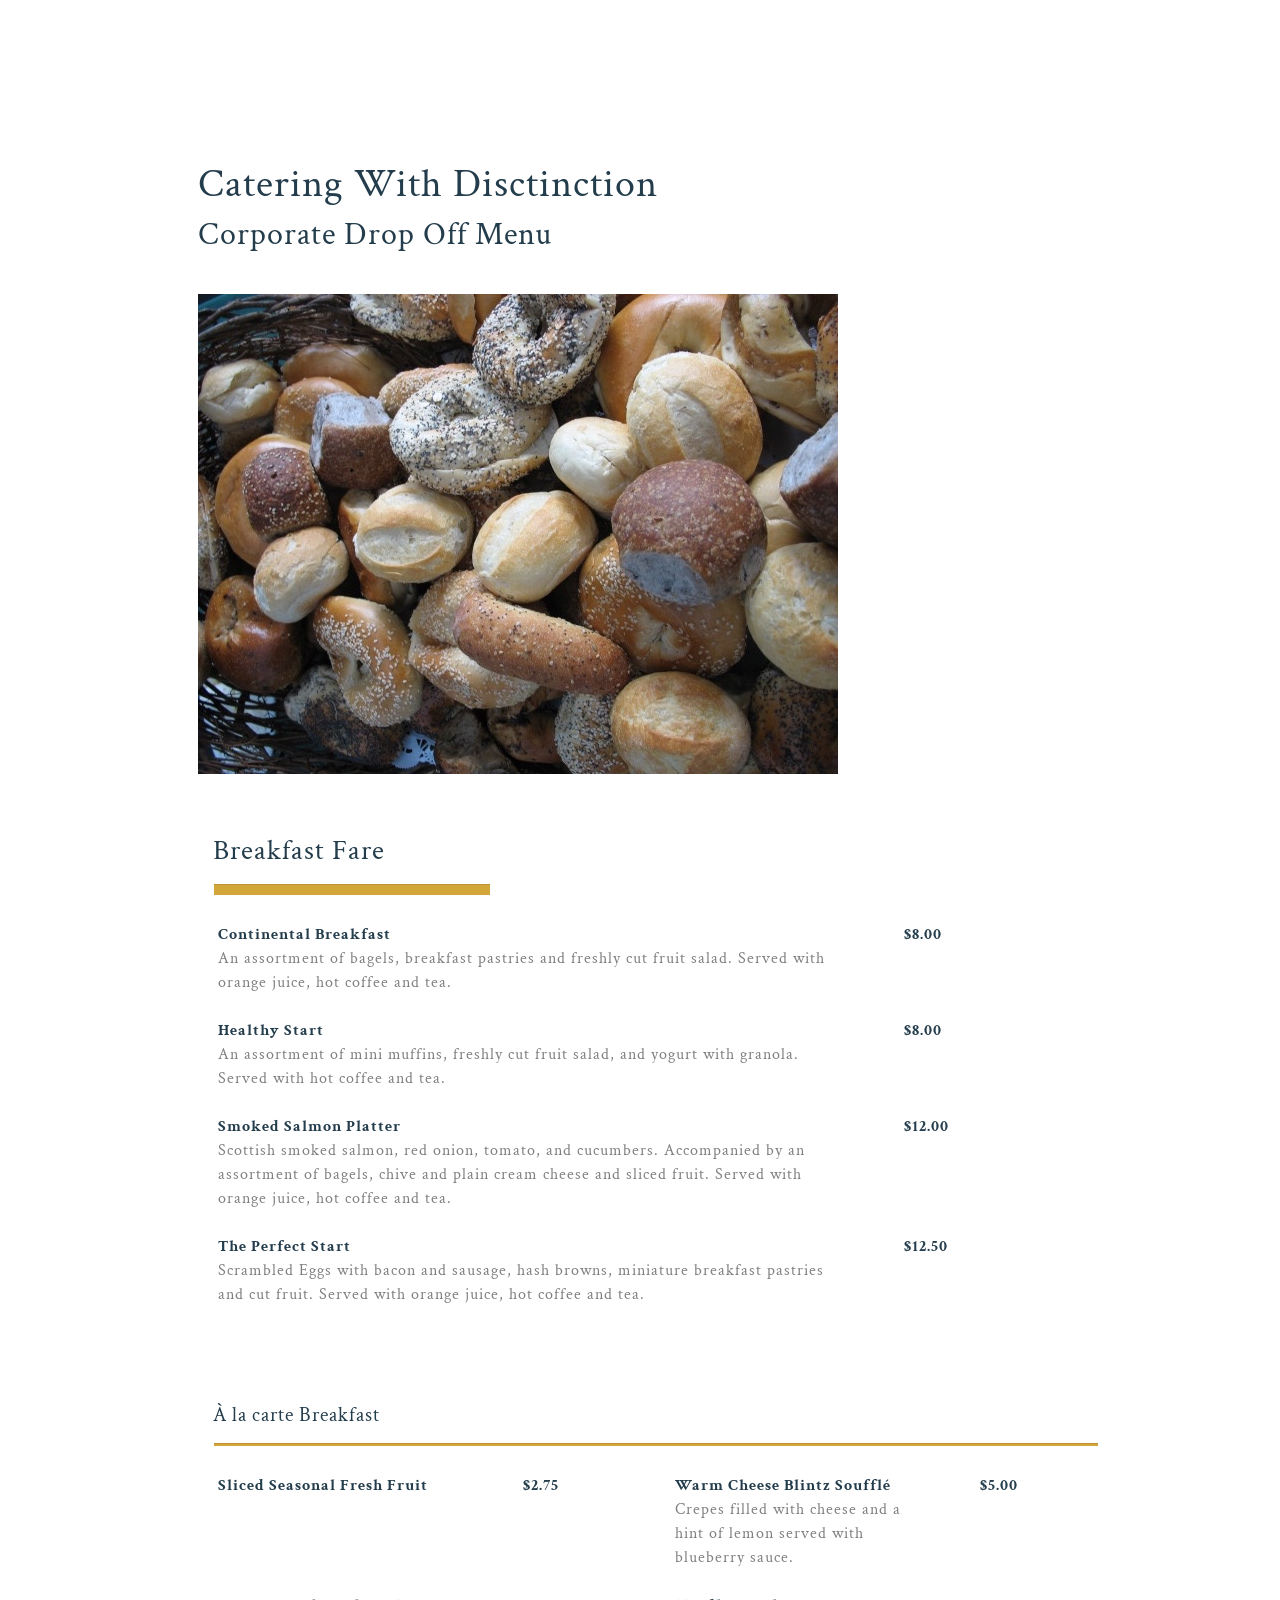
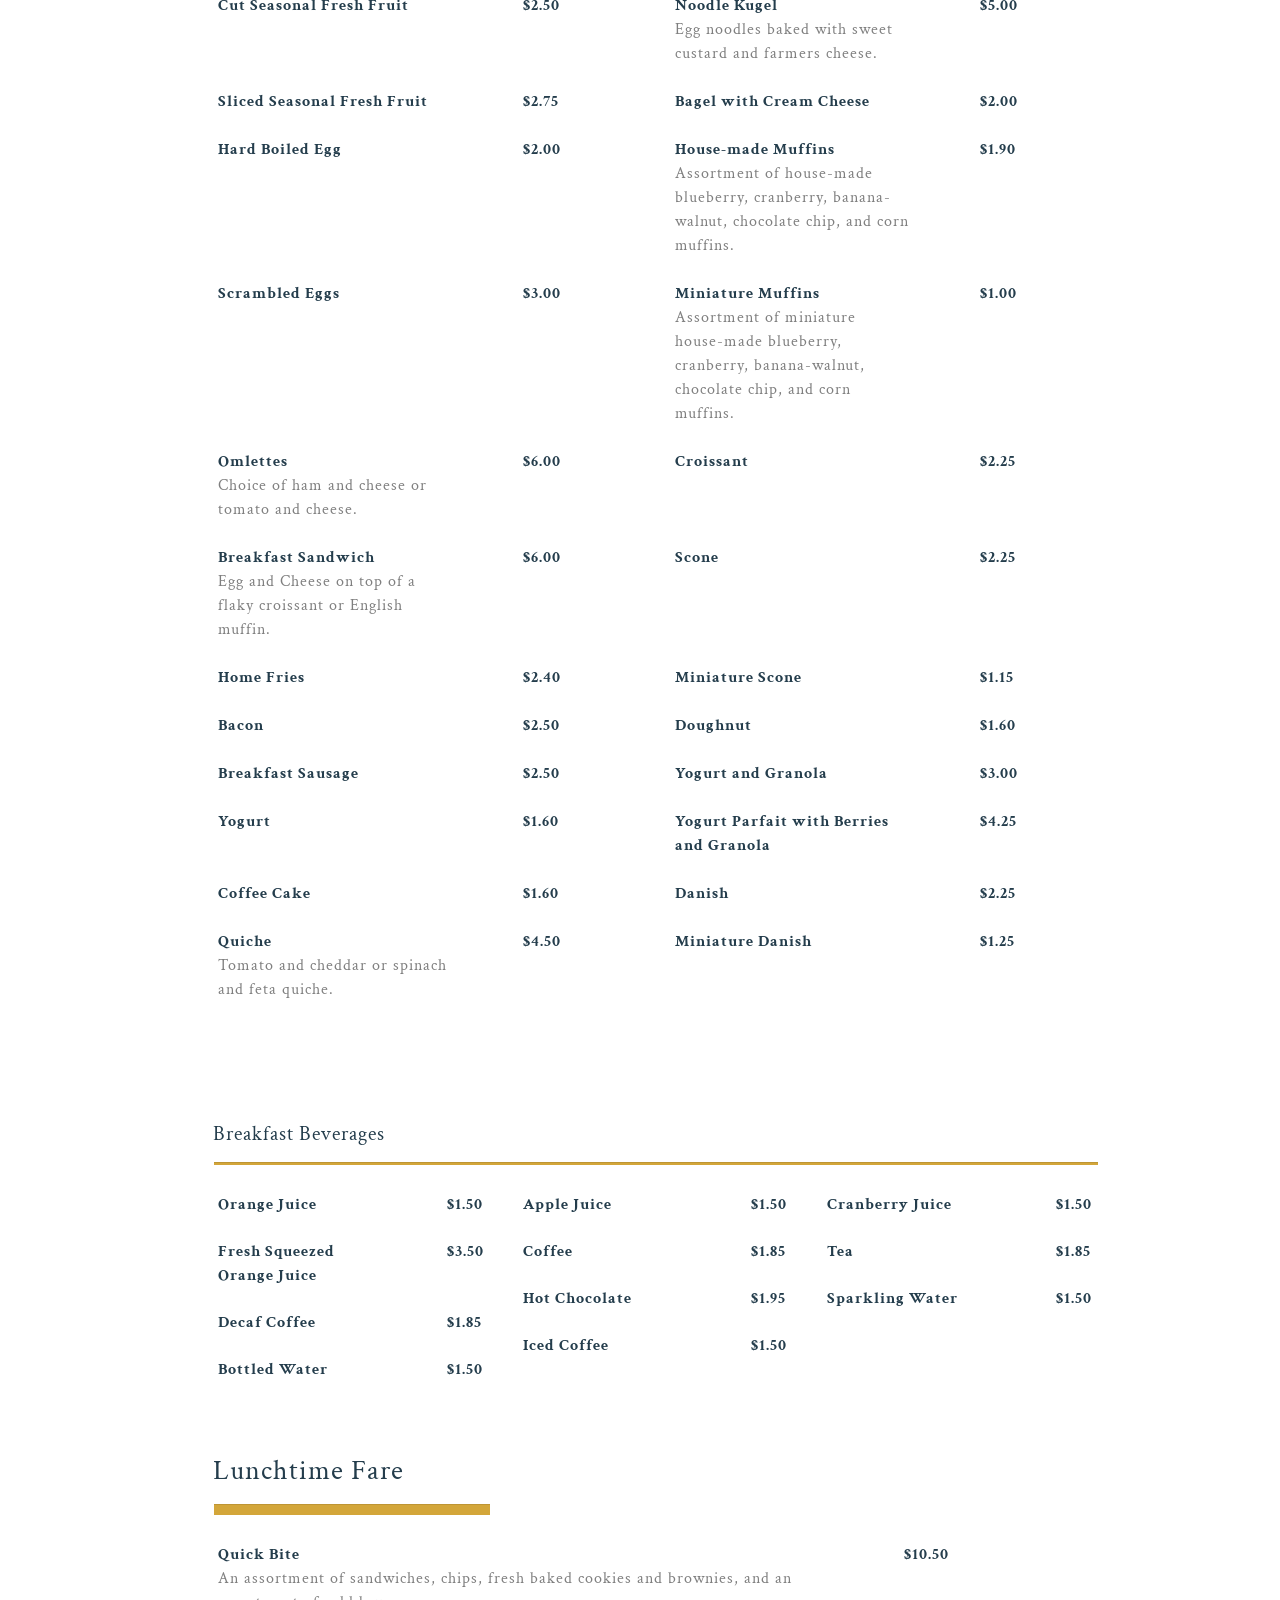
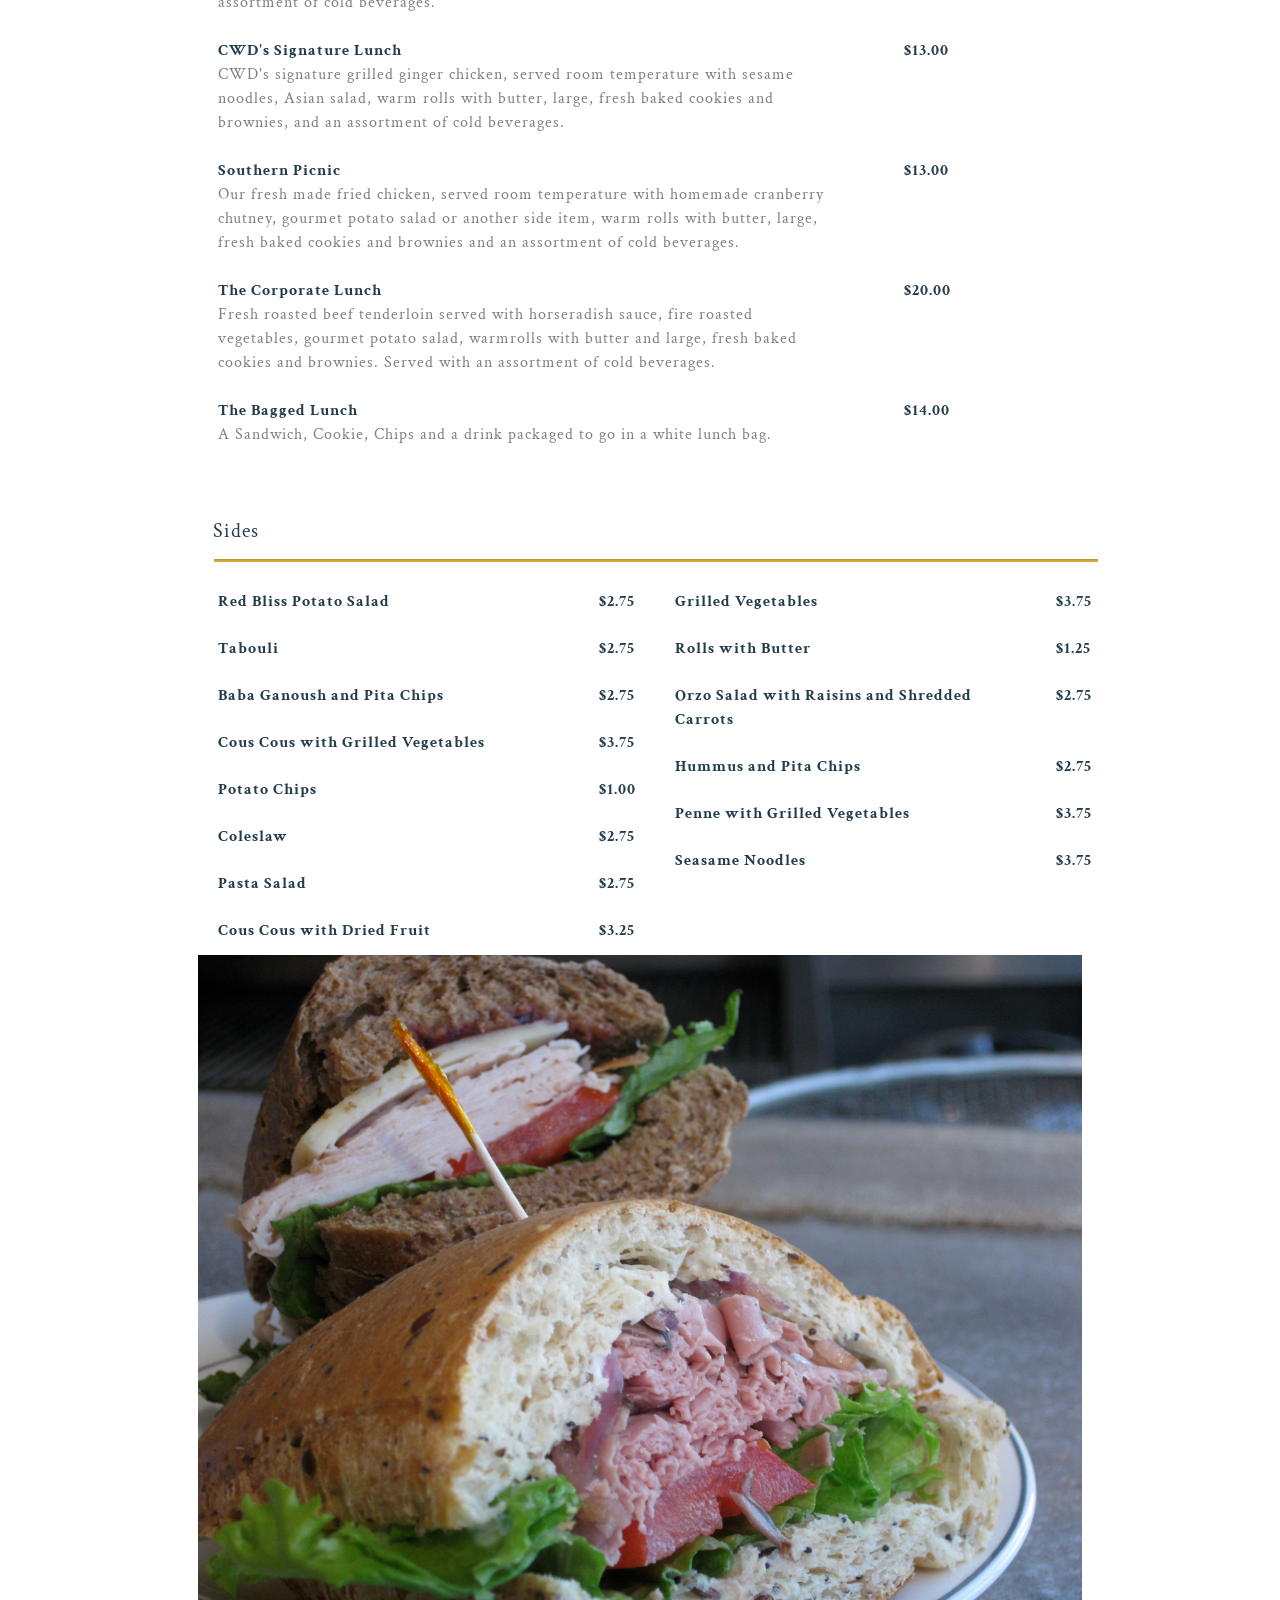
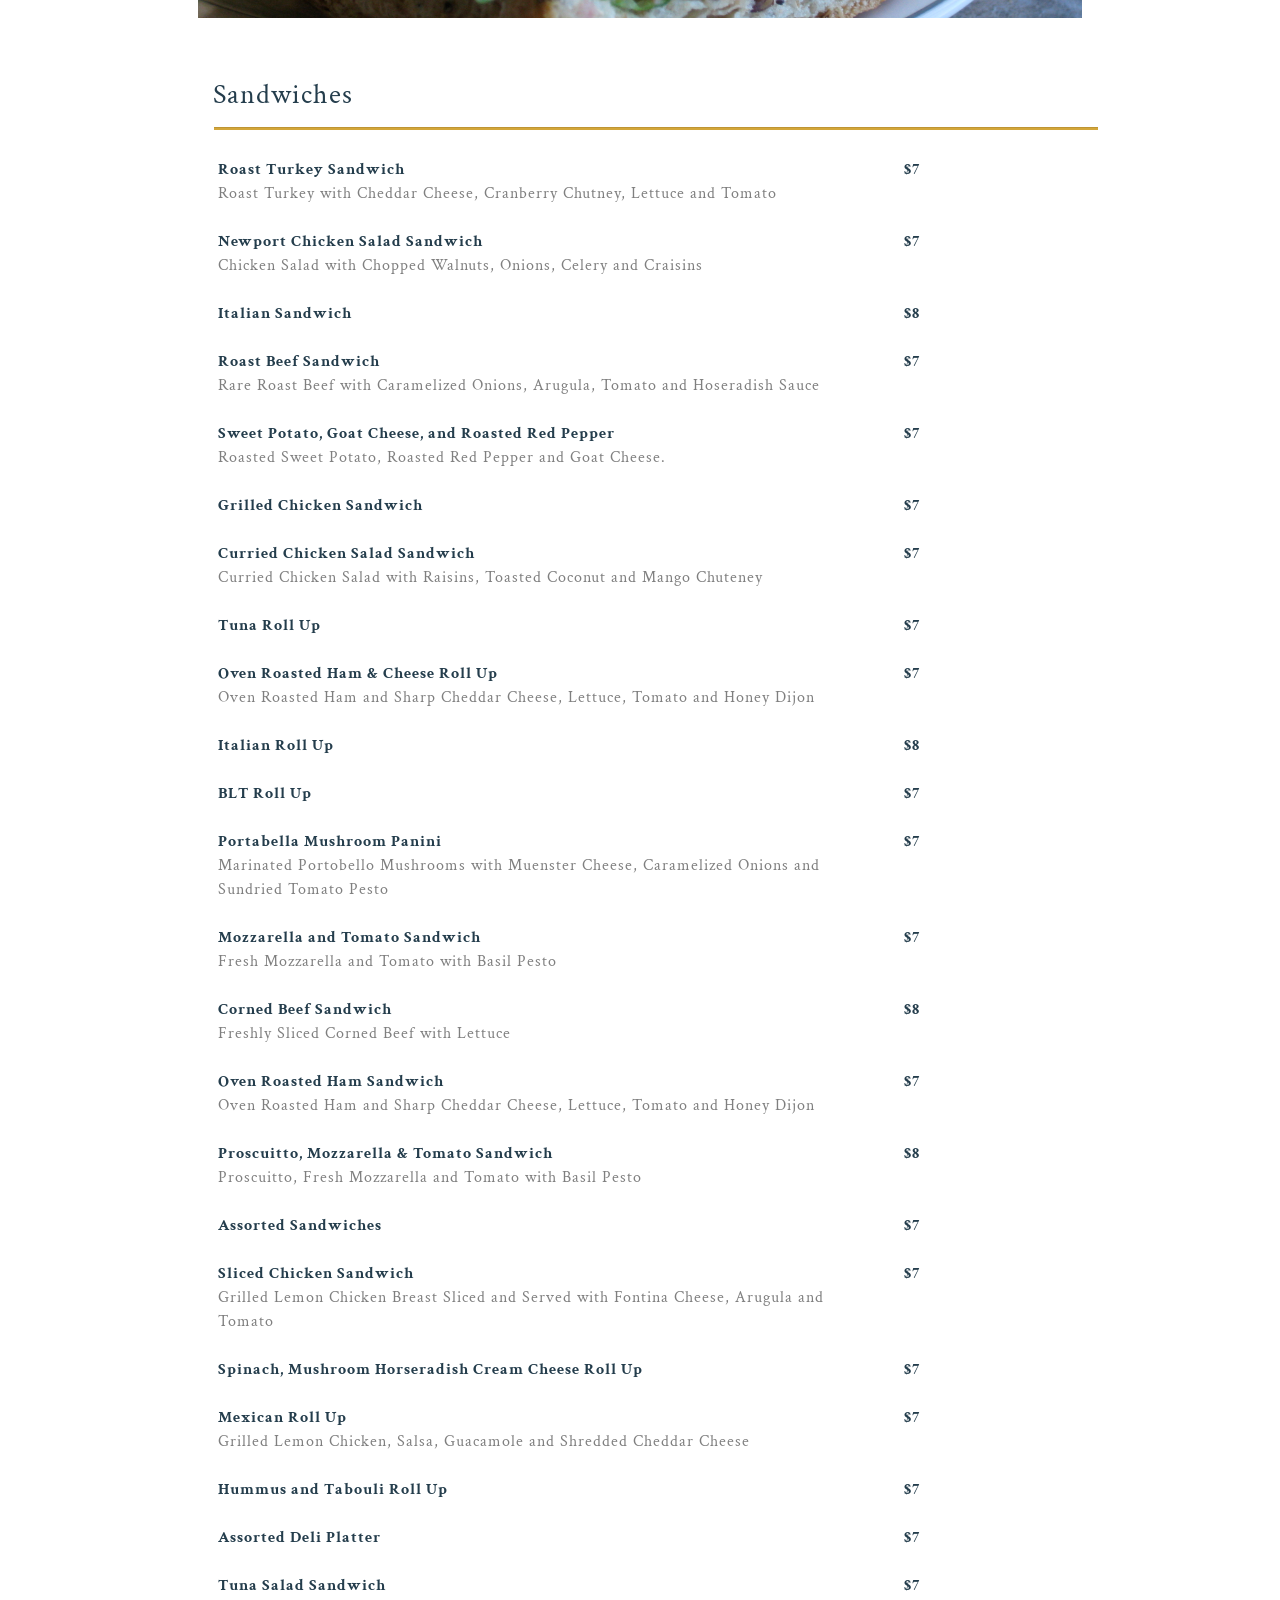
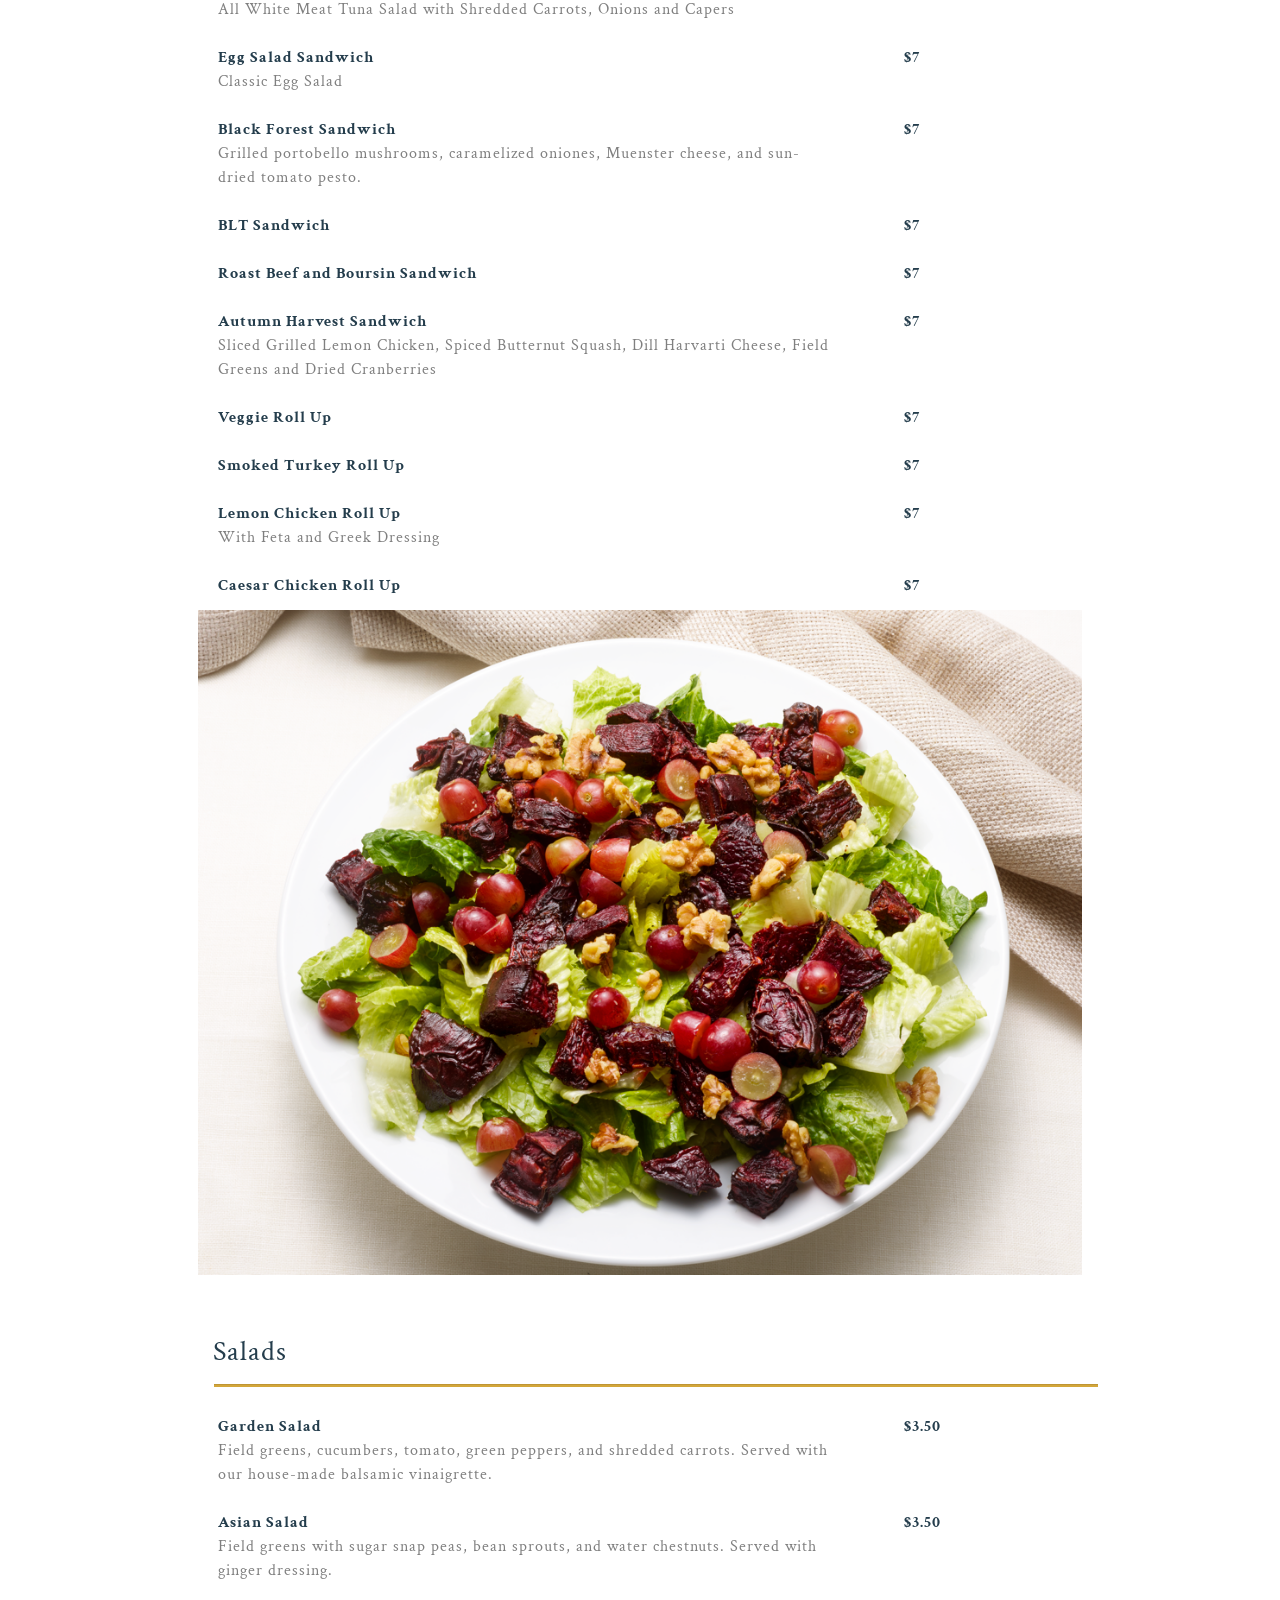
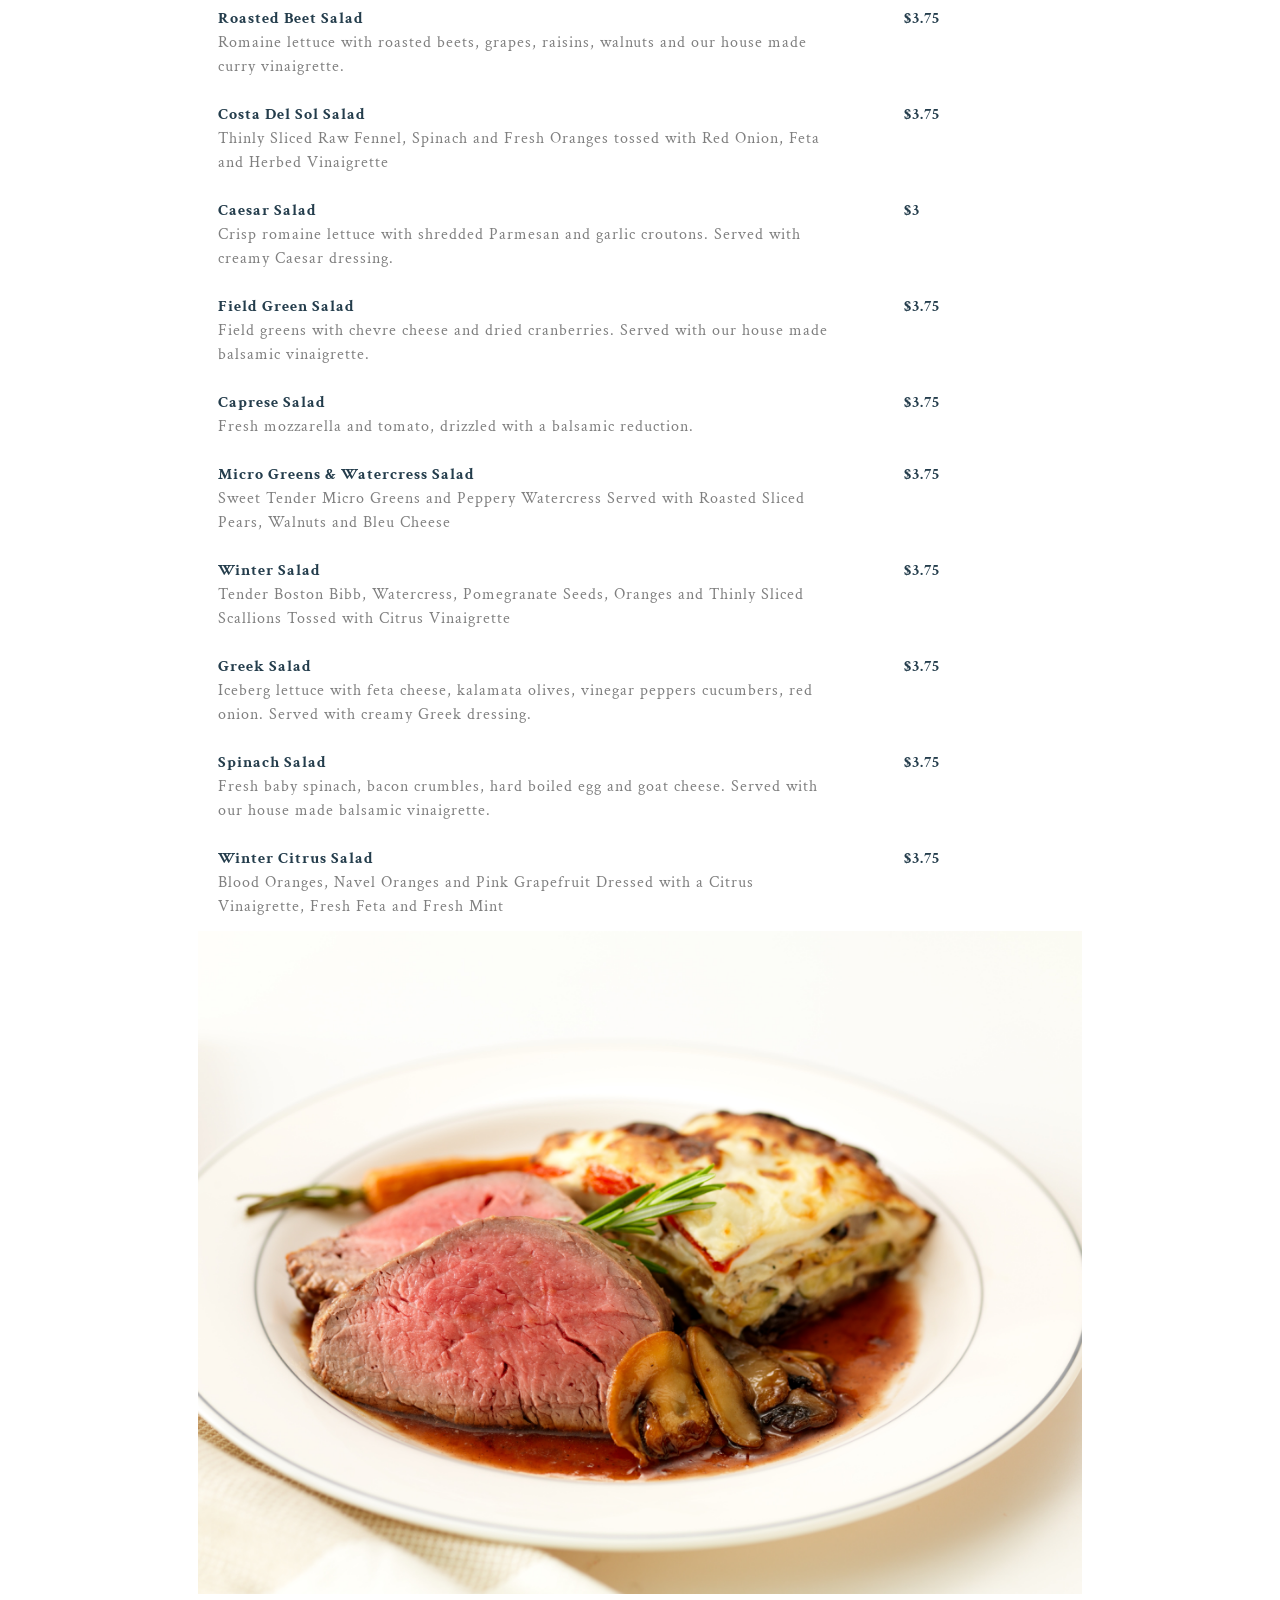
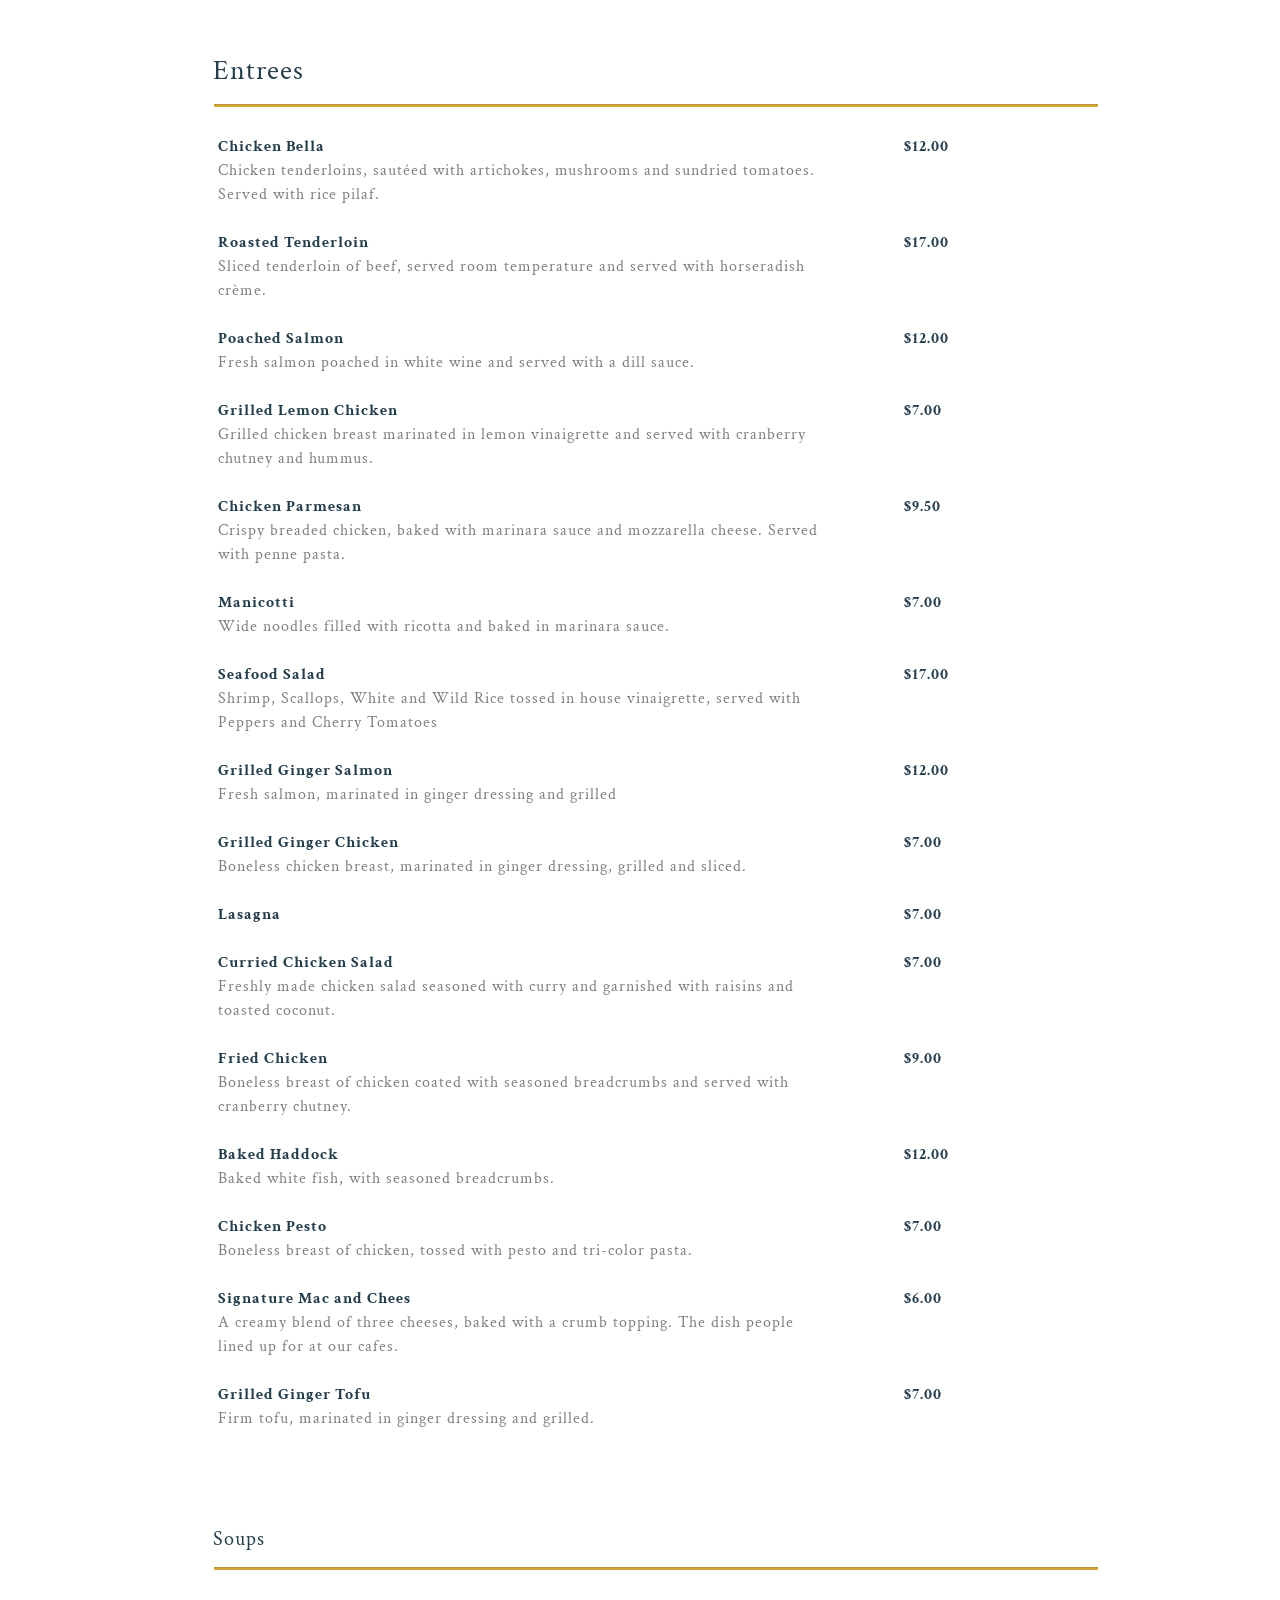
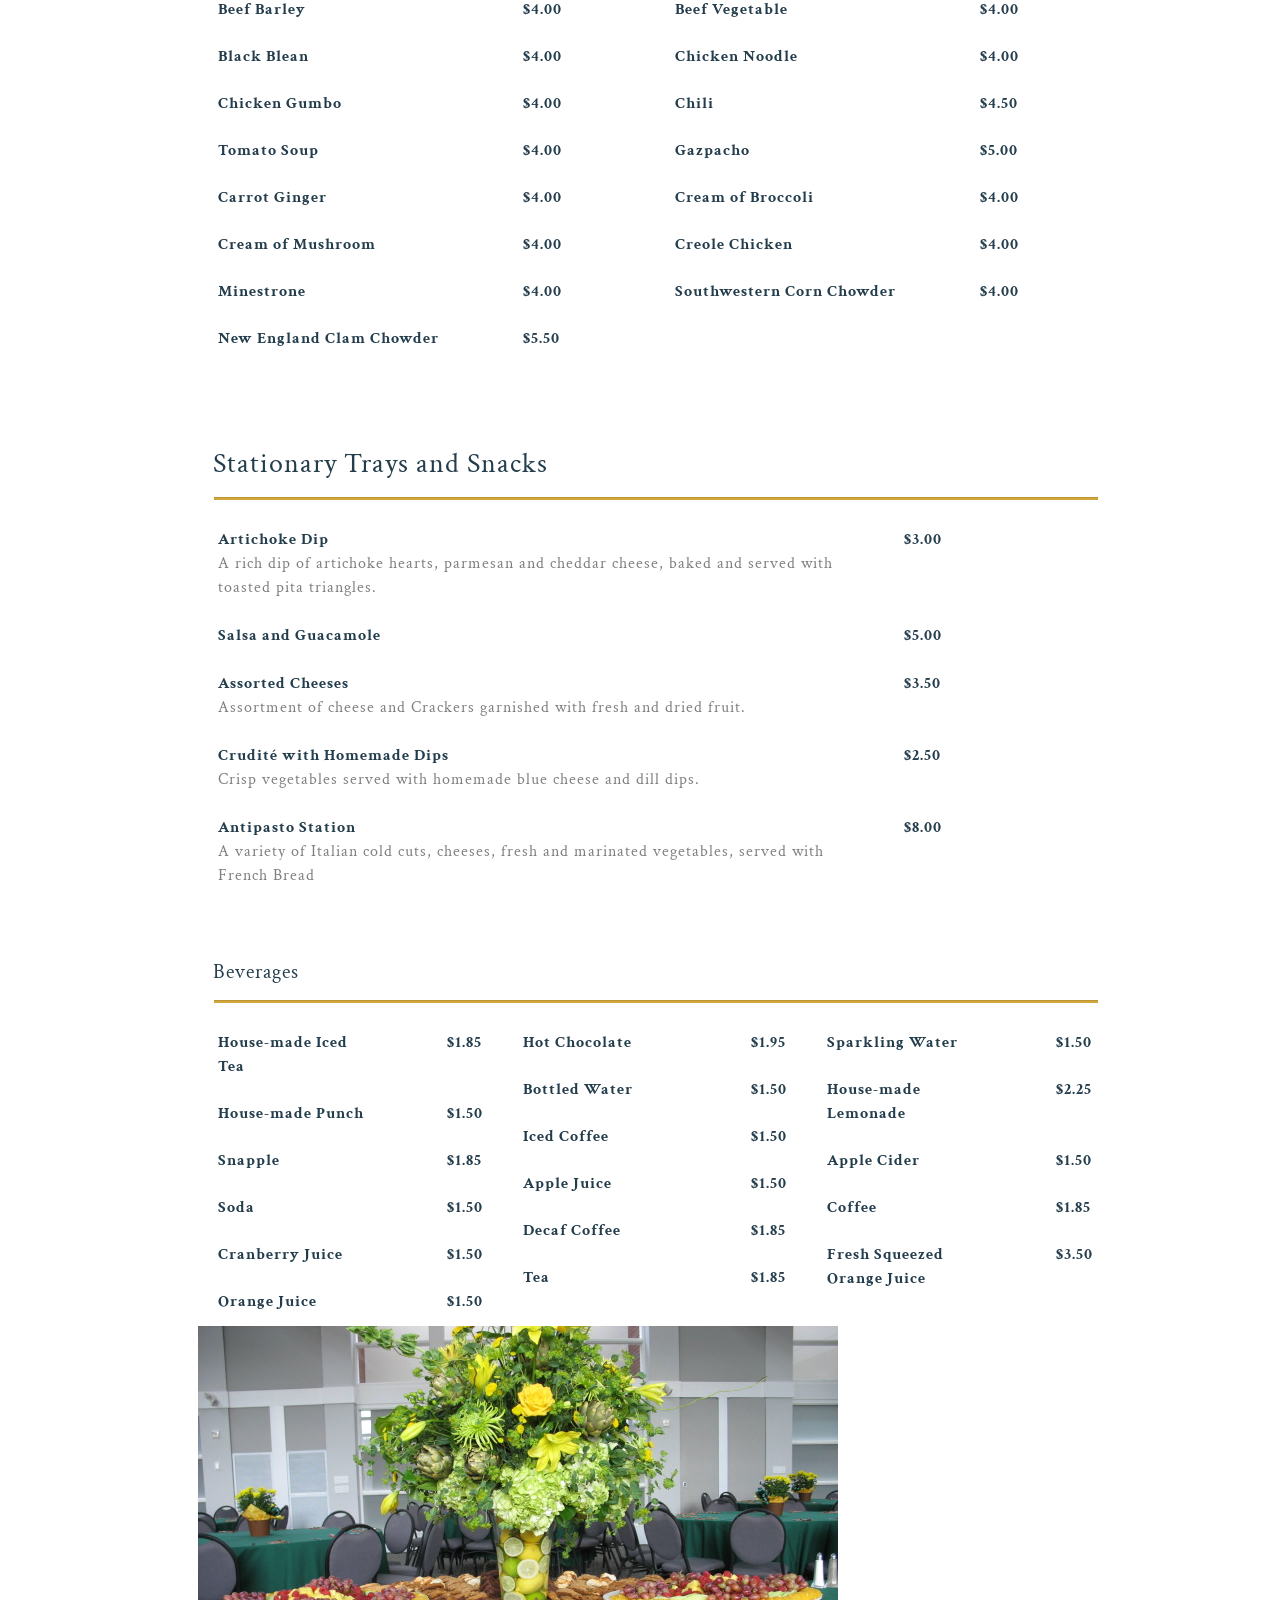
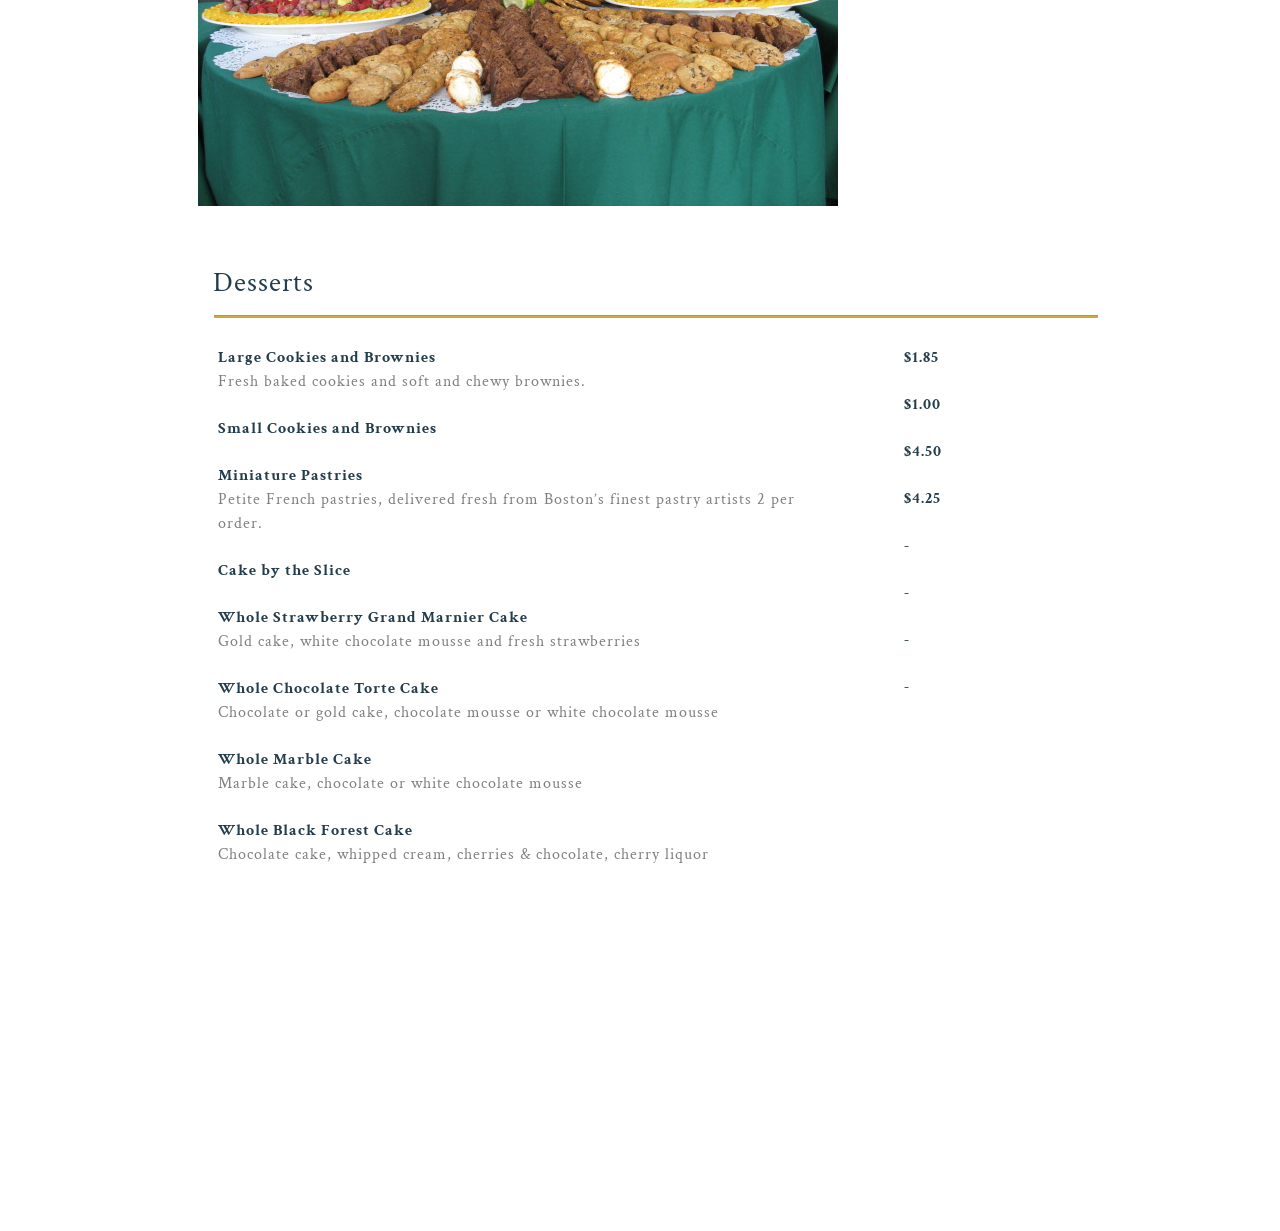
==== corporate-menu.html @ 76eea079 "format menu" ====
<!DOCTYPE html>
<html lang="en">

<head>

  <meta charset="utf-8">
  <meta name="viewport" content="width=device-width, initial-scale=1, shrink-to-fit=no">
  <meta name="description" content="">
  <meta name="author" content="">

  <title>CWD Corporate Menu</title>

  <!-- Bootstrap core CSS -->
  <link href="vendor/bootstrap/css/bootstrap.css" rel="stylesheet">

  <!-- Custom fonts for this template -->
  <link href="vendor/fontawesome-free/css/all.min.css" rel="stylesheet">
  <link href="https://fonts.googleapis.com/css?family=Crimson+Text:100,400,400i,600,600i,700,700i" rel="stylesheet">

  <!-- Custom styles for this template -->
  <link href="css/menus.css" rel="stylesheet">

</head>

<body id="page-top">

  <div class="container">
    <header>
      <!-- CWD logo -->
      <h1>Catering With Disctinction</h1>
      <h2>Corporate Drop Off Menu</h2>
    </header>

    <!-- NEW Breakfast Fare TEST equal row height -->
    <img class="img-fluid" src="img/breakfast.jpg" alt="">

    <h3 class="menu-header">Breakfast Fare</h3>
    <hr class="primary">
    <div class="row row-eq-height">
      <div class="col-9">
        <ul class="list-group list-group-flush">
          <li class="list-group-item">Continental Breakfast
            <br>
            <span> An assortment of bagels, breakfast pastries and freshly cut fruit salad. Served with orange juice, hot coffee and tea. </span>
          </li>
        </ul>
      </div>
      <div class="col-3">
        <ul class="list-group list-group-flush ">
          <li class="list-group-item price breakfast">$8.00</li>
        </ul>
      </div>
    </div>


    <div class="row row-eq-height">
      <div class="col-9">
        <ul class="list-group list-group-flush">
          <li class="list-group-item">Healthy Start
            <br>
            <span> An assortment of mini muffins, freshly cut fruit salad, and yogurt with granola. Served with hot coffee and tea.</span>
          </li>
        </ul>
      </div>
      <div class="col-3">
        <ul class="list-group list-group-flush ">
          <li class="list-group-item price breakfast">$8.00</li>
        </ul>
      </div>
    </div>

    <div class="row row-eq-height">
      <div class="col-9">
        <ul class="list-group list-group-flush">
          <li class="list-group-item">Smoked Salmon Platter
            <br>
            <span> Scottish smoked salmon, red onion, tomato, and cucumbers. Accompanied by an assortment of bagels, chive and plain cream cheese and sliced fruit. Served with orange juice, hot coffee and tea.</span>
          </li>
        </ul>
      </div>
      <div class="col-3">
        <ul class="list-group list-group-flush ">
          <li class="list-group-item price breakfast">$12.00</li>
        </ul>
      </div>
    </div>

    <div class="row row-eq-height">
      <div class="col-9">
        <ul class="list-group list-group-flush">
          <li class="list-group-item"> The Perfect Start
            <br>
            <span> Scrambled Eggs with bacon and sausage, hash browns, miniature breakfast pastries and cut fruit. Served with orange juice, hot coffee and tea. </span></li>
          </span>
          </li>
        </ul>
      </div>
      <div class="col-3">
        <ul class="list-group list-group-flush ">
          <li class="list-group-item price breakfast">$12.50</li>
        </ul>
      </div>
    </div>

    <!-- NEW: Breakfast Fare section, 2 column: À la carte Breakfast -->
    <img class="img-fluid" src="img/brunch.jpg" alt="">
    <h5 class="menu-header">À la carte Breakfast</h5>
    <hr>
    <div class="row row-eq-height">
      <div class="col-4">
        <ul class="list-group list-group-flush">
          <li class="list-group-item"> Sliced Seasonal Fresh Fruit
            <br>
            <span> </span>
          </li>
        </ul>
      </div>
      <div class="col-2">
        <ul class="list-group list-group-flush ">
          <li class="list-group-item price breakfast"> $2.75 </li>
        </ul>
      </div>
      <div class="col-4">
        <ul class="list-group list-group-flush">
          <li class="list-group-item">Warm Cheese Blintz Soufflé
            <br>
            <span> Crepes filled with cheese and a hint of lemon served with blueberry sauce.</span>
          </li>
        </ul>
      </div>
      <div class="col-2">
        <ul class="list-group list-group-flush ">
          <li class="list-group-item price breakfast"> $5.00</li>
        </ul>
      </div>
    </div>

    <div class="row row-eq-height">
      <div class="col-4">
        <ul class="list-group list-group-flush">
          <li class="list-group-item"> Cut Seasonal Fresh Fruit
            <br>
            <span> </span>
          </li>
        </ul>
      </div>
      <div class="col-2">
        <ul class="list-group list-group-flush ">
          <li class="list-group-item price breakfast"> $2.50 </li>
        </ul>
      </div>
      <div class="col-4">
        <ul class="list-group list-group-flush">
          <li class="list-group-item"> Noodle Kugel
            <br>
            <span> Egg noodles baked with sweet custard and farmers cheese.</span>
          </li>
        </ul>
      </div>
      <div class="col-2">
        <ul class="list-group list-group-flush ">
          <li class="list-group-item price breakfast"> $5.00 </li>
        </ul>
      </div>
    </div>

    <div class="row row-eq-height">
      <div class="col-4">
        <ul class="list-group list-group-flush">
          <li class="list-group-item"> Sliced Seasonal Fresh Fruit
            <br>
          </li>
        </ul>
      </div>
      <div class="col-2">
        <ul class="list-group list-group-flush ">
          <li class="list-group-item price breakfast"> $2.75 </li>
        </ul>
      </div>
      <div class="col-4">
        <ul class="list-group list-group-flush">
          <li class="list-group-item"> Bagel with Cream Cheese
            <br>
            <span> </span>
          </li>
        </ul>
      </div>
      <div class="col-2">
        <ul class="list-group list-group-flush ">
          <li class="list-group-item price breakfast"> $2.00 </li>
        </ul>
      </div>
    </div>

    <div class="row row-eq-height">
      <div class="col-4">
        <ul class="list-group list-group-flush">
          <li class="list-group-item"> Hard Boiled Egg
            <br>
            <span> </span>
          </li>
        </ul>
      </div>
      <div class="col-2">
        <ul class="list-group list-group-flush ">
          <li class="list-group-item price breakfast"> $2.00 </li>
        </ul>
      </div>
      <div class="col-4">
        <ul class="list-group list-group-flush">
          <li class="list-group-item"> House-made Muffins
            <br>
            <span> Assortment of house-made blueberry, cranberry, banana-walnut, chocolate chip, and corn muffins.</span>
          </li>
        </ul>
      </div>
      <div class="col-2">
        <ul class="list-group list-group-flush ">
          <li class="list-group-item price breakfast"> $1.90 </li>
        </ul>
      </div>
    </div>

    <div class="row row-eq-height">
      <div class="col-4">
        <ul class="list-group list-group-flush">
          <li class="list-group-item"> Scrambled Eggs
            <br>
            <span> </span>
          </li>
        </ul>
      </div>
      <div class="col-2">
        <ul class="list-group list-group-flush ">
          <li class="list-group-item price breakfast"> $3.00 </li>
        </ul>
      </div>
      <div class="col-4">
        <ul class="list-group list-group-flush">
          <li class="list-group-item"> Miniature Muffins
            <br>
            <span> Assortment of miniature house-made blueberry, cranberry, banana-walnut, chocolate chip, and corn muffins. </span>
          </li>
        </ul>
      </div>
      <div class="col-2">
        <ul class="list-group list-group-flush ">
          <li class="list-group-item price breakfast"> $1.00 </li>
        </ul>
      </div>
    </div>

    <div class="row row-eq-height">
      <div class="col-4">
        <ul class="list-group list-group-flush">
          <li class="list-group-item"> Omlettes
            <br>
            <span> Choice of ham and cheese or tomato and cheese.</span>
          </li>
        </ul>
      </div>
      <div class="col-2">
        <ul class="list-group list-group-flush ">
          <li class="list-group-item price breakfast"> $6.00 </li>
        </ul>
      </div>
      <div class="col-4">
        <ul class="list-group list-group-flush">
          <li class="list-group-item"> Croissant
            <br>
            <span> </span>
          </li>
        </ul>
      </div>
      <div class="col-2">
        <ul class="list-group list-group-flush ">
          <li class="list-group-item price breakfast"> $2.25 </li>
        </ul>
      </div>
    </div>

    <div class="row row-eq-height">
      <div class="col-4">
        <ul class="list-group list-group-flush">
          <li class="list-group-item"> Breakfast Sandwich

            <br>
            <span> Egg and Cheese on top of a flaky croissant or English muffin.</span>
          </li>
        </ul>
      </div>
      <div class="col-2">
        <ul class="list-group list-group-flush ">
          <li class="list-group-item price breakfast"> $6.00</li>
        </ul>
      </div>
      <div class="col-4">
        <ul class="list-group list-group-flush">
          <li class="list-group-item"> Scone
            <br>
            <span> </span>
          </li>
        </ul>
      </div>
      <div class="col-2">
        <ul class="list-group list-group-flush ">
          <li class="list-group-item price breakfast"> $2.25 </li>
        </ul>
      </div>
    </div>

    <div class="row row-eq-height">
      <div class="col-4">
        <ul class="list-group list-group-flush">
          <li class="list-group-item"> Home Fries
          </li>
        </ul>
      </div>
      <div class="col-2">
        <ul class="list-group list-group-flush ">
          <li class="list-group-item price breakfast"> $2.40 </li>
        </ul>
      </div>
      <div class="col-4">
        <ul class="list-group list-group-flush">
          <li class="list-group-item"> Miniature Scone

          </li>
        </ul>
      </div>
      <div class="col-2">
        <ul class="list-group list-group-flush ">
          <li class="list-group-item price breakfast"> $1.15 </li>
        </ul>
      </div>
    </div>

    <div class="row row-eq-height">
      <div class="col-4">
        <ul class="list-group list-group-flush">
          <li class="list-group-item"> Bacon
            <br>
            <span> </span>
          </li>
        </ul>
      </div>
      <div class="col-2">
        <ul class="list-group list-group-flush ">
          <li class="list-group-item price breakfast"> $2.50 </li>
        </ul>
      </div>
      <div class="col-4">
        <ul class="list-group list-group-flush">
          <li class="list-group-item"> Doughnut
            <br>
            <span> </span>
          </li>
        </ul>
      </div>
      <div class="col-2">
        <ul class="list-group list-group-flush ">
          <li class="list-group-item price breakfast"> $1.60 </li>
        </ul>
      </div>
    </div>

    <div class="row row-eq-height">
      <div class="col-4">
        <ul class="list-group list-group-flush">
          <li class="list-group-item"> Breakfast Sausage
            <br>
            <span> </span>
          </li>
        </ul>
      </div>
      <div class="col-2">
        <ul class="list-group list-group-flush ">
          <li class="list-group-item price breakfast"> $2.50 </li>
        </ul>
      </div>
      <div class="col-4">
        <ul class="list-group list-group-flush">
          <li class="list-group-item"> Yogurt and Granola

            <br>
            <span> </span>
          </li>
        </ul>
      </div>
      <div class="col-2">
        <ul class="list-group list-group-flush ">
          <li class="list-group-item price breakfast"> $3.00 </li>
        </ul>
      </div>
    </div>

    <div class="row row-eq-height">
      <div class="col-4">
        <ul class="list-group list-group-flush">
          <li class="list-group-item"> Yogurt
            <br>
            <span> </span>
          </li>
        </ul>
      </div>
      <div class="col-2">
        <ul class="list-group list-group-flush ">
          <li class="list-group-item price breakfast"> $1.60 </li>
        </ul>
      </div>
      <div class="col-4">
        <ul class="list-group list-group-flush">
          <li class="list-group-item"> Yogurt Parfait with Berries and Granola
            <br>
            <span> </span>
          </li>
        </ul>
      </div>
      <div class="col-2">
        <ul class="list-group list-group-flush ">
          <li class="list-group-item price breakfast"> $4.25 </li>
        </ul>
      </div>
    </div>

    <div class="row row-eq-height">
      <div class="col-4">
        <ul class="list-group list-group-flush">
          <li class="list-group-item"> Coffee Cake
            <br>
            <span> </span>
          </li>
        </ul>
      </div>
      <div class="col-2">
        <ul class="list-group list-group-flush ">
          <li class="list-group-item price breakfast"> $1.60 </li>
        </ul>
      </div>
      <div class="col-4">
        <ul class="list-group list-group-flush">
          <li class="list-group-item"> Danish

            <br>
            <span> </span>
          </li>
        </ul>
      </div>
      <div class="col-2">
        <ul class="list-group list-group-flush ">
          <li class="list-group-item price breakfast"> $2.25 </li>
        </ul>
      </div>
    </div>

    <div class="row row-eq-height">
      <div class="col-4">
        <ul class="list-group list-group-flush">
          <li class="list-group-item"> Quiche
            <br>
            <span> Tomato and cheddar or spinach and feta quiche.</span>
          </li>
        </ul>
      </div>
      <div class="col-2">
        <ul class="list-group list-group-flush ">
          <li class="list-group-item price breakfast"> $4.50 </li>
        </ul>
      </div>
      <div class="col-4">
        <ul class="list-group list-group-flush">
          <li class="list-group-item"> Miniature Danish
            <br>
            <span> </span>
          </li>
        </ul>
      </div>
      <div class="col-2">
        <ul class="list-group list-group-flush ">
          <li class="list-group-item price breakfast"> $1.25 </li>
        </ul>
      </div>
    </div>





    <!-- Equal height TEMPLATE -->

    <div class="row row-eq-height">
      <div class="col-9">
        <ul class="list-group list-group-flush">
          <li class="list-group-item">
            <br>
            <span> </span>
          </li>
        </ul>
      </div>
      <div class="col-3">
        <ul class="list-group list-group-flush ">
          <li class="list-group-item price breakfast"></li>
        </ul>
      </div>
    </div>


    <!-- Breakfast Fare section, 3 column: Breakfast Beverages -->
    <h5 class="menu-header">Breakfast Beverages</h5>
    <hr>
    <div class="row row-eq-height">
      <div class="col-3">
        <ul class="list-group list-group-flush">
          <li class="list-group-item">Orange Juice </li>
          <li class="list-group-item">Fresh Squeezed Orange Juice<br>
          </li>
          <li class="list-group-item">Decaf Coffee</li>
          <li class="list-group-item">Bottled Water </li>
        </ul>
      </div>
      <div class="col-1">
        <ul class="list-group list-group-flush">
          <li class="list-group-item">$1.50 </li>
          <li class="list-group-item">$3.50<br> <br>
          </li>
          <li class="list-group-item">$1.85</li>
          <li class="list-group-item">$1.50</li>
        </ul>
      </div>
      <div class="col-3">
        <ul class="list-group list-group-flush">
          <li class="list-group-item">Apple Juice </li>
          <li class="list-group-item">Coffee<br>
          </li>
          <li class="list-group-item">Hot Chocolate</li>
          <li class="list-group-item">Iced Coffee </li>
        </ul>
      </div>
      <div class="col-1">
        <ul class="list-group list-group-flush">
          <li class="list-group-item">$1.50 </li>
          <li class="list-group-item">$1.85<br>
          </li>
          <li class="list-group-item">$1.95</li>
          <li class="list-group-item">$1.50</li>
        </ul>
      </div>
      <div class="col-3">
        <ul class="list-group list-group-flush">
          <li class="list-group-item">Cranberry Juice </li>
          <li class="list-group-item">Tea<br>
          </li>
          <li class="list-group-item">Sparkling Water</li>
        </ul>
      </div>
      <div class="col-1">
        <ul class="list-group list-group-flush">
          <li class="list-group-item">$1.50 </li>
          <li class="list-group-item">$1.85<br>
          </li>
          <li class="list-group-item">$1.50</li>
        </ul>
      </div>
    </div>






    <!-- Lunchtime Fare, 1 column -->
    <h3 class="menu-header">Lunchtime Fare</h3>
    <hr class="primary">

    <!-- NEW: Lunchtime Fare, 1 column -->
    <div class="row row-eq-height">
      <div class="col-9">
        <ul class="list-group list-group-flush">
          <li class="list-group-item">Quick Bite
            <br>
            <span> An assortment of sandwiches, chips, fresh baked cookies and brownies, and an assortment of cold beverages.    </li>
        </ul>
      </div>
      <div class="col-3">
        <ul class="list-group list-group-flush ">
          <li class="list-group-item price breakfast">$10.50</li>
        </ul>
      </div>
    </div>

    <div class="row row-eq-height">
      <div class="col-9">
        <ul class="list-group list-group-flush">
          <li class="list-group-item">CWD's Signature Lunch
            <br>
            <span> CWD's signature grilled ginger chicken, served room temperature with sesame noodles, Asian salad, warm rolls with butter, large, fresh baked cookies and brownies, and an assortment of cold beverages.    </li>
        </ul>
      </div>
      <div class="col-3">
        <ul class="list-group list-group-flush ">
          <li class="list-group-item price breakfast">$13.00</li>
        </ul>
      </div>
    </div>

    <div class="row row-eq-height">
      <div class="col-9">
        <ul class="list-group list-group-flush">
          <li class="list-group-item"> Southern Picnic
            <br>
            <span> Our fresh made fried chicken, served room temperature with homemade cranberry chutney, gourmet potato salad or another side item, warm rolls with butter, large, fresh baked cookies and brownies and an assortment of cold beverages.  </li>
        </ul>
      </div>
      <div class="col-3">
        <ul class="list-group list-group-flush ">
          <li class="list-group-item price breakfast">$13.00</li>
        </ul>
      </div>
    </div>

    <div class="row row-eq-height">
      <div class="col-9">
        <ul class="list-group list-group-flush">
          <li class="list-group-item"> The Corporate Lunch

            <br>
            <span> Fresh roasted beef tenderloin served with horseradish sauce, fire roasted vegetables, gourmet potato salad, warmrolls with butter and large, fresh baked cookies and brownies. Served with an assortment of cold beverages.      </li>
        </ul>
      </div>
      <div class="col-3">
        <ul class="list-group list-group-flush ">
          <li class="list-group-item price breakfast">$20.00</li>
        </ul>
      </div>
    </div>

    <div class="row row-eq-height">
      <div class="col-9">
        <ul class="list-group list-group-flush">
          <li class="list-group-item"> The Bagged Lunch
            <br>
            <span> A Sandwich, Cookie, Chips and a drink packaged to go in a white lunch bag.      </li>
        </ul>
      </div>
      <div class="col-3">
        <ul class="list-group list-group-flush ">
          <li class="list-group-item price breakfast">$14.00</li>
        </ul>
      </div>
    </div>

    <!-- <div class="row row-eq-height">
      <div class="col-9">
        <ul class="list-group list-group-flush">
          <li class="list-group-item">Quick Bite
            <br>
            <span>
                An assortment of sandwiches, chips, fresh baked cookies and brownies, and an assortment of cold beverages. </span>
          </li>

          <li class="list-group-item">CWD's Signature Lunch<br>
            <span> CWD's signature grilled ginger chicken, served room temperature with sesame noodles, Asian salad, warm rolls
with butter, large, fresh baked cookies and brownies, and an assortment of cold beverages. </span></li>

          <li class="list-group-item">Southern Picnic <br>
            <span> Our fresh made fried chicken, served room temperature with homemade cranberry chutney, gourmet potato salad
or another side item, warm rolls with butter, large, fresh baked cookies and brownies and an assortment of cold
beverages.

     </span></li>
          <li class="list-group-item">The Corporate Lunch <br>
            <span> Fresh roasted beef tenderloin served with horseradish sauce, fire roasted vegetables, gourmet potato salad, warmrolls with butter and large, fresh baked cookies and brownies. Served with an assortment of cold beverages.</span>
          </li>
          <li class="list-group-item">The Bagged Lunch <br>
            <span> A Sandwich, Cookie, Chips and a drink packaged to go in a white lunch bag.</span>
          </li>
        </ul>
      </div>
      <div class="col">
        <ul class="list-group list-group-flush ">
          <li class="list-group-item price">$10.50</li>
          <li class="list-group-item price">$13.00</li>
          <li class="list-group-item price">$13.00</li>
          <li class="list-group-item price">$7</li>
          <li class="list-group-item price">$14.00</li>

        </ul>
      </div>
    </div>

    <!--  NEW: Lunchtime Fare section, 2 column: Sides -->
    <h5 class="menu-header">Sides</h5>
    <hr>
    <div class="row row-eq-height">
      <div class="col-5">
        <ul class="list-group list-group-flush">

          <li class="list-group-item">Red Bliss Potato Salad<br>
          </li>
          <li class="list-group-item">Tabouli <br>
          </li>
          <li class="list-group-item">Baba Ganoush and Pita Chips <br>
          </li>
          <li class="list-group-item">Cous Cous with Grilled Vegetables <br>
          </li>
          <li class="list-group-item">Potato Chips <br>
          </li>
          <li class="list-group-item">Coleslaw <br>
          </li>
          <li class="list-group-item">Pasta Salad <br>
          </li>
          <li class="list-group-item">Cous Cous with Dried Fruit <br>
          </li>
        </ul>
      </div>
      <div class="col-1">
        <ul class="list-group list-group-flush">
          <li class="list-group-item">$2.75 </li>
          <li class="list-group-item">$2.75</li>
          <li class="list-group-item">$2.75</li>
          <li class="list-group-item">$3.75</li>
          <li class="list-group-item">$1.00</li>
          <li class="list-group-item">$2.75</li>
          <li class="list-group-item">$2.75</li>
          <li class="list-group-item">$3.25</li>
        </ul>
      </div>
      <div class="col-5">
        <ul class="list-group list-group-flush">
          <li class="list-group-item">Grilled Vegetables</li>
          <li class="list-group-item">Rolls with Butter</li>
          <li class="list-group-item">Orzo Salad with Raisins and Shredded Carrots </li>
          <li class="list-group-item">Hummus and Pita Chips</li>
          <li class="list-group-item">Penne with Grilled Vegetables</li>
          <li class="list-group-item">Seasame Noodles</li>

        </ul>
      </div>
      <div class="col-1">
        <ul class="list-group list-group-flush">
          <li class="list-group-item">$3.75</li>
          <li class="list-group-item">$1.25</li>
          <li class="list-group-item">$2.75</li><br>
          <li class="list-group-item">$2.75</li>
          <li class="list-group-item">$3.75</li>
          <li class="list-group-item">$3.75</li>

        </ul>
      </div>
    </div>


    <!-- Lunchtime Fare section, 1 column: Sandwiches -->

    <img class="img-fluid" src="img/lunch.JPG" alt="">

    <h3 class="menu-header">Sandwiches</h3>
    <hr>
    <div class="row row-eq-height">
      <div class="col-9">
        <ul class="list-group list-group-flush">
          <li class="list-group-item"> Roast Turkey Sandwich

            <br>
            <span> Roast Turkey with Cheddar Cheese, Cranberry Chutney, Lettuce and Tomato
            </ul>
      </div>
      <div class="col-3">
        <ul class="list-group list-group-flush ">
          <li class="list-group-item price breakfast">$7</li>
        </ul>
      </div>
    </div>

    <div class="row row-eq-height">
      <div class="col-9">
        <ul class="list-group list-group-flush">
          <li class="list-group-item"> Newport Chicken Salad Sandwich

            <br>
            <span> Chicken Salad with Chopped Walnuts, Onions, Celery and Craisins  </span>  </ul>
      </div>
      <div class="col-3">
        <ul class="list-group list-group-flush ">
          <li class="list-group-item price breakfast">$7</li>
        </ul>
      </div>
    </div>

    <div class="row row-eq-height">
      <div class="col-9">
        <ul class="list-group list-group-flush">
          <li class="list-group-item"> Italian Sandwich

            <br>
            <span>         </ul>
      </div>
      <div class="col-3">
        <ul class="list-group list-group-flush ">
          <li class="list-group-item price breakfast">$8</li>
        </ul>
      </div>
    </div>

    <div class="row row-eq-height">
      <div class="col-9">
        <ul class="list-group list-group-flush">
          <li class="list-group-item"> Roast Beef Sandwich

            <br>
            <span> Rare Roast Beef with Caramelized Onions, Arugula, Tomato and Hoseradish Sauce
      </ul>
      </div>
      <div class="col-3">
        <ul class="list-group list-group-flush ">
          <li class="list-group-item price breakfast">$7</li>
        </ul>
      </div>
    </div>

    <div class="row row-eq-height">
      <div class="col-9">
        <ul class="list-group list-group-flush">
          <li class="list-group-item"> Sweet Potato, Goat Cheese, and Roasted Red Pepper

            <br>
            <span> Roasted Sweet Potato, Roasted Red Pepper and Goat Cheese.
    </ul>
      </div>
      <div class="col-3">
        <ul class="list-group list-group-flush ">
          <li class="list-group-item price breakfast">$7</li>
        </ul>
      </div>
    </div>

    <div class="row row-eq-height">
      <div class="col-9">
        <ul class="list-group list-group-flush">
          <li class="list-group-item"> Grilled Chicken Sandwich

            <br>
            <span>     </ul>
      </div>
      <div class="col-3">
        <ul class="list-group list-group-flush ">
          <li class="list-group-item price breakfast">$7</li>
        </ul>
      </div>
    </div>

    <div class="row row-eq-height">
      <div class="col-9">
        <ul class="list-group list-group-flush">
          <li class="list-group-item"> Curried Chicken Salad Sandwich

            <br>
            <span> Curried Chicken Salad with Raisins, Toasted Coconut and Mango Chuteney
  </ul>
      </div>
      <div class="col-3">
        <ul class="list-group list-group-flush ">
          <li class="list-group-item price breakfast">$7</li>
        </ul>
      </div>
    </div>

    <div class="row row-eq-height">
      <div class="col-9">
        <ul class="list-group list-group-flush">
          <li class="list-group-item"> Tuna Roll Up
            <br>
            <span>     </ul>
      </div>
      <div class="col-3">
        <ul class="list-group list-group-flush ">
          <li class="list-group-item price breakfast">$7</li>
        </ul>
      </div>
    </div>

    <div class="row row-eq-height">
      <div class="col-9">
        <ul class="list-group list-group-flush">
          <li class="list-group-item"> Oven Roasted Ham & Cheese Roll Up

            <br>
            <span> Oven Roasted Ham and Sharp Cheddar Cheese, Lettuce, Tomato and Honey Dijon
  </ul>
      </div>
      <div class="col-3">
        <ul class="list-group list-group-flush ">
          <li class="list-group-item price breakfast">$7</li>
        </ul>
      </div>
    </div>

    <div class="row row-eq-height">
      <div class="col-9">
        <ul class="list-group list-group-flush">
          <li class="list-group-item">Italian Roll Up

            <br>
            <span>     </ul>
      </div>
      <div class="col-3">
        <ul class="list-group list-group-flush ">
          <li class="list-group-item price breakfast">$8</li>
        </ul>
      </div>
    </div>

    <div class="row row-eq-height">
      <div class="col-9">
        <ul class="list-group list-group-flush">
          <li class="list-group-item"> BLT Roll Up
            <br>
            <span>     </ul>
      </div>
      <div class="col-3">
        <ul class="list-group list-group-flush ">
          <li class="list-group-item price breakfast">$7</li>
        </ul>
      </div>
    </div>

    <div class="row row-eq-height">
      <div class="col-9">
        <ul class="list-group list-group-flush">
          <li class="list-group-item"> Portabella Mushroom Panini

            <br>
            <span> Marinated Portobello Mushrooms with Muenster Cheese, Caramelized Onions and Sundried Tomato Pesto
      </ul>
      </div>
      <div class="col-3">
        <ul class="list-group list-group-flush ">
          <li class="list-group-item price breakfast">$7</li>
        </ul>
      </div>
    </div>

    <div class="row row-eq-height">
      <div class="col-9">
        <ul class="list-group list-group-flush">
          <li class="list-group-item"> Mozzarella and Tomato Sandwich
            <br>
            <span> Fresh Mozzarella and Tomato with Basil Pesto
    </ul>
      </div>
      <div class="col-3">
        <ul class="list-group list-group-flush ">
          <li class="list-group-item price breakfast">$7</li>
        </ul>
      </div>
    </div>

    <div class="row row-eq-height">
      <div class="col-9">
        <ul class="list-group list-group-flush">
          <li class="list-group-item"> Corned Beef Sandwich
            <br>
            <span> Freshly Sliced Corned Beef with Lettuce
    </ul>
      </div>
      <div class="col-3">
        <ul class="list-group list-group-flush ">
          <li class="list-group-item price breakfast">$8</li>
        </ul>
      </div>
    </div>

    <div class="row row-eq-height">
      <div class="col-9">
        <ul class="list-group list-group-flush">
          <li class="list-group-item"> Oven Roasted Ham Sandwich


            <br>
            <span> Oven Roasted Ham and Sharp Cheddar Cheese, Lettuce, Tomato and Honey Dijon
      </ul>
      </div>
      <div class="col-3">
        <ul class="list-group list-group-flush ">
          <li class="list-group-item price breakfast">$7</li>
        </ul>
      </div>
    </div>

    <div class="row row-eq-height">
      <div class="col-9">
        <ul class="list-group list-group-flush">
          <li class="list-group-item"> Proscuitto, Mozzarella & Tomato Sandwich
            <br>
            <span>Proscuitto, Fresh Mozzarella and Tomato with Basil Pesto
    </ul>
      </div>
      <div class="col-3">
        <ul class="list-group list-group-flush ">
          <li class="list-group-item price breakfast">$8</li>
        </ul>
      </div>
    </div>

    <div class="row row-eq-height">
      <div class="col-9">
        <ul class="list-group list-group-flush">
          <li class="list-group-item"> Assorted Sandwiches
            <br>
            <span>     </ul>
      </div>
      <div class="col-3">
        <ul class="list-group list-group-flush ">
          <li class="list-group-item price breakfast">$7</li>
        </ul>
      </div>
    </div>

    <div class="row row-eq-height">
      <div class="col-9">
        <ul class="list-group list-group-flush">
          <li class="list-group-item"> Sliced Chicken Sandwich
            <br>
            <span> Grilled Lemon Chicken Breast Sliced and Served with Fontina Cheese, Arugula and Tomato
  </ul>
      </div>
      <div class="col-3">
        <ul class="list-group list-group-flush ">
          <li class="list-group-item price breakfast">$7</li>
        </ul>
      </div>
    </div>

    <div class="row row-eq-height">
      <div class="col-9">
        <ul class="list-group list-group-flush">
          <li class="list-group-item"> Spinach, Mushroom Horseradish Cream Cheese Roll Up
            <br>
            <span>       </ul>
      </div>
      <div class="col-3">
        <ul class="list-group list-group-flush ">
          <li class="list-group-item price breakfast">$7</li>
        </ul>
      </div>
    </div>

    <div class="row row-eq-height">
      <div class="col-9">
        <ul class="list-group list-group-flush">
          <li class="list-group-item"> Mexican Roll Up
            <br>
            <span> Grilled Lemon Chicken, Salsa, Guacamole and Shredded Cheddar Cheese
    </ul>
      </div>
      <div class="col-3">
        <ul class="list-group list-group-flush ">
          <li class="list-group-item price breakfast">$7</li>
        </ul>
      </div>
    </div>

    <div class="row row-eq-height">
      <div class="col-9">
        <ul class="list-group list-group-flush">
          <li class="list-group-item"> Hummus and Tabouli Roll Up
            <br>
            <span>     </ul>
      </div>
      <div class="col-3">
        <ul class="list-group list-group-flush ">
          <li class="list-group-item price breakfast">$7</li>
        </ul>
      </div>
    </div>

    <div class="row row-eq-height">
      <div class="col-9">
        <ul class="list-group list-group-flush">
          <li class="list-group-item"> Assorted Deli Platter
            <br>
            <span>   </ul>
      </div>
      <div class="col-3">
        <ul class="list-group list-group-flush ">
          <li class="list-group-item price breakfast">$7</li>
        </ul>
      </div>
    </div>

    <div class="row row-eq-height">
      <div class="col-9">
        <ul class="list-group list-group-flush">
          <li class="list-group-item"> Tuna Salad Sandwich
            <br>
            <span> All White Meat Tuna Salad with Shredded Carrots, Onions and Capers
    </ul>
      </div>
      <div class="col-3">
        <ul class="list-group list-group-flush ">
          <li class="list-group-item price breakfast">$7</li>
        </ul>
      </div>
    </div>

    <div class="row row-eq-height">
      <div class="col-9">
        <ul class="list-group list-group-flush">
          <li class="list-group-item"> Egg Salad Sandwich
            <br>
            <span> Classic Egg Salad
    </ul>
      </div>
      <div class="col-3">
        <ul class="list-group list-group-flush ">
          <li class="list-group-item price breakfast">$7</li>
        </ul>
      </div>
    </div>

    <div class="row row-eq-height">
      <div class="col-9">
        <ul class="list-group list-group-flush">
          <li class="list-group-item"> Black Forest Sandwich
            <br>
            <span> Grilled portobello mushrooms, caramelized oniones, Muenster cheese, and sun-dried tomato pesto.
    </ul>
      </div>
      <div class="col-3">
        <ul class="list-group list-group-flush ">
          <li class="list-group-item price breakfast">$7</li>
        </ul>
      </div>
    </div>

    <div class="row row-eq-height">
      <div class="col-9">
        <ul class="list-group list-group-flush">
          <li class="list-group-item"> BLT Sandwich
            <br>
            <span>     </ul>
      </div>
      <div class="col-3">
        <ul class="list-group list-group-flush ">
          <li class="list-group-item price breakfast">$7</li>
        </ul>
      </div>
    </div>

    <div class="row row-eq-height">
      <div class="col-9">
        <ul class="list-group list-group-flush">
          <li class="list-group-item"> Roast Beef and Boursin Sandwich
            <br>
            <span>     </ul>
      </div>
      <div class="col-3">
        <ul class="list-group list-group-flush ">
          <li class="list-group-item price breakfast">$7</li>
        </ul>
      </div>
    </div>

    <div class="row row-eq-height">
      <div class="col-9">
        <ul class="list-group list-group-flush">
          <li class="list-group-item"> Autumn Harvest Sandwich

            <br>
            <span> Sliced Grilled Lemon Chicken, Spiced Butternut Squash, Dill Harvarti Cheese, Field Greens and Dried Cranberries
  </ul>
      </div>
      <div class="col-3">
        <ul class="list-group list-group-flush ">
          <li class="list-group-item price breakfast">$7</li>
        </ul>
      </div>
    </div>

    <div class="row row-eq-height">
      <div class="col-9">
        <ul class="list-group list-group-flush">
          <li class="list-group-item"> Veggie Roll Up </li>
            </ul>
      </div>
      <div class="col-3">
        <ul class="list-group list-group-flush ">
          <li class="list-group-item price breakfast">$7</li>
        </ul>
      </div>
    </div>

    <div class="row row-eq-height">
      <div class="col-9">
        <ul class="list-group list-group-flush">
          <li class="list-group-item"> Smoked Turkey Roll Up
            <br>
            <span>       </ul>
      </div>
      <div class="col-3">
        <ul class="list-group list-group-flush ">
          <li class="list-group-item price breakfast">$7</li>
        </ul>
      </div>
    </div>

    <div class="row row-eq-height">
      <div class="col-9">
        <ul class="list-group list-group-flush">
          <li class="list-group-item">  Lemon Chicken Roll Up
            <br>
            <span> With Feta and Greek Dressing
    </ul>
      </div>
      <div class="col-3">
        <ul class="list-group list-group-flush ">
          <li class="list-group-item price breakfast">$7</li>
        </ul>
      </div>
    </div>

    <div class="row row-eq-height">
      <div class="col-9">
        <ul class="list-group list-group-flush">
          <li class="list-group-item">Caesar Chicken Roll Up

            <br>
            <span> </span>    </ul>
      </div>
      <div class="col-3">
        <ul class="list-group list-group-flush ">
          <li class="list-group-item price breakfast">$7</li>
        </ul>
      </div>
    </div>



    <!-- Lunchtime Fare section, 1 column: Salads -->
    <img class="img-fluid" src="img/bg-beet-salad.png" alt="">
    <h3 class="menu-header">Salads</h3>
    <hr>
    <div class="row row-eq-height">
      <div class="col-9">
        <ul class="list-group list-group-flush">
          <li class="list-group-item">Garden Salad

            <br>
            <span> Field greens, cucumbers, tomato, green peppers, and shredded carrots. Served with our house-made balsamic vinaigrette.
</span>    </ul>
      </div>
      <div class="col-3">
        <ul class="list-group list-group-flush ">
          <li class="list-group-item price breakfast">$3.50</li>
        </ul>
      </div>
    </div>

    <div class="row row-eq-height">
      <div class="col-9">
        <ul class="list-group list-group-flush">
          <li class="list-group-item">Asian Salad
            <br>
            <span> Field greens with sugar snap peas, bean sprouts, and water chestnuts. Served with ginger dressing.
</span>    </ul>
      </div>
      <div class="col-3">
        <ul class="list-group list-group-flush ">
          <li class="list-group-item price breakfast">$3.50</li>
        </ul>
      </div>
    </div>

    <div class="row row-eq-height">
      <div class="col-9">
        <ul class="list-group list-group-flush">
          <li class="list-group-item">Roasted Beet Salad
            <br>
            <span> Romaine lettuce with roasted beets, grapes, raisins, walnuts and our house made curry vinaigrette.
</span>    </ul>
      </div>
      <div class="col-3">
        <ul class="list-group list-group-flush ">
          <li class="list-group-item price breakfast">$3.75</li>
        </ul>
      </div>
    </div>

    <div class="row row-eq-height">
      <div class="col-9">
        <ul class="list-group list-group-flush">
          <li class="list-group-item">Costa Del Sol Salad
            <br>
            <span> Thinly Sliced Raw Fennel, Spinach and Fresh Oranges tossed with Red Onion, Feta and Herbed Vinaigrette
</span>    </ul>
      </div>
      <div class="col-3">
        <ul class="list-group list-group-flush ">
          <li class="list-group-item price breakfast">$3.75</li>
        </ul>
      </div>
    </div>

    <div class="row row-eq-height">
      <div class="col-9">
        <ul class="list-group list-group-flush">
          <li class="list-group-item">Caesar Salad
            <br>
            <span> Crisp romaine lettuce with shredded Parmesan and garlic croutons. Served with creamy Caesar dressing.
</span>    </ul>
      </div>
      <div class="col-3">
        <ul class="list-group list-group-flush ">
          <li class="list-group-item price breakfast">$3</li>
        </ul>
      </div>
    </div>

    <div class="row row-eq-height">
      <div class="col-9">
        <ul class="list-group list-group-flush">
          <li class="list-group-item">Field Green Salad

            <br>
            <span> Field greens with chevre cheese and dried cranberries. Served with our house made balsamic vinaigrette.
</span>    </ul>
      </div>
      <div class="col-3">
        <ul class="list-group list-group-flush ">
          <li class="list-group-item price breakfast">$3.75</li>
        </ul>
      </div>
    </div>

    <div class="row row-eq-height">
      <div class="col-9">
        <ul class="list-group list-group-flush">
          <li class="list-group-item">Caprese Salad
            <br>
            <span> Fresh mozzarella and tomato, drizzled with a balsamic reduction.
</span>    </ul>
      </div>
      <div class="col-3">
        <ul class="list-group list-group-flush ">
          <li class="list-group-item price breakfast">$3.75</li>
        </ul>
      </div>
    </div>

    <div class="row row-eq-height">
      <div class="col-9">
        <ul class="list-group list-group-flush">
          <li class="list-group-item">Micro Greens & Watercress Salad
            <br>
            <span> Sweet Tender Micro Greens and Peppery Watercress Served with Roasted Sliced Pears, Walnuts and Bleu Cheese
</span>    </ul>
      </div>
      <div class="col-3">
        <ul class="list-group list-group-flush ">
          <li class="list-group-item price breakfast">$3.75</li>
        </ul>
      </div>
    </div>

    <div class="row row-eq-height">
      <div class="col-9">
        <ul class="list-group list-group-flush">
          <li class="list-group-item">Winter Salad
            <br>
            <span> Tender Boston Bibb, Watercress, Pomegranate Seeds, Oranges and Thinly Sliced Scallions Tossed with Citrus Vinaigrette
</span>    </ul>
      </div>
      <div class="col-3">
        <ul class="list-group list-group-flush ">
          <li class="list-group-item price breakfast">$3.75</li>
        </ul>
      </div>
    </div>

    <div class="row row-eq-height">
      <div class="col-9">
        <ul class="list-group list-group-flush">
          <li class="list-group-item">Greek Salad
            <br>
            <span> Iceberg lettuce with feta cheese, kalamata olives, vinegar peppers cucumbers, red onion. Served with creamy Greek dressing.
</span>    </ul>
      </div>
      <div class="col-3">
        <ul class="list-group list-group-flush ">
          <li class="list-group-item price breakfast">$3.75</li>
        </ul>
      </div>
    </div>

    <div class="row row-eq-height">
      <div class="col-9">
        <ul class="list-group list-group-flush">
          <li class="list-group-item">Spinach Salad
            <br>
            <span> Fresh baby spinach, bacon crumbles, hard boiled egg and goat cheese. Served with our house made balsamic vinaigrette.
</span>    </ul>
      </div>
      <div class="col-3">
        <ul class="list-group list-group-flush ">
          <li class="list-group-item price breakfast">$3.75</li>
        </ul>
      </div>
    </div>

    <div class="row row-eq-height">
      <div class="col-9">
        <ul class="list-group list-group-flush">
          <li class="list-group-item">Winter Citrus Salad
            <br>
            <span> Blood Oranges, Navel Oranges and Pink Grapefruit Dressed with a Citrus Vinaigrette, Fresh Feta and Fresh Mint
</span>    </ul>
      </div>
      <div class="col-3">
        <ul class="list-group list-group-flush ">
          <li class="list-group-item price breakfast">$3.75</li>
        </ul>
      </div>
    </div>


    <!-- Lunchtime Fare section, 1 column: Entrees -->
    <img class="img-fluid" src="img/entree.jpg" alt="">

    <h3 class="menu-header">Entrees</h3>
    <hr>

    <div class="row row-eq-height">
      <div class="col-9">
        <ul class="list-group list-group-flush">
          <li class="list-group-item">Chicken Bella

            <br>
            <span> Chicken tenderloins, sautéed with artichokes, mushrooms and sundried tomatoes. Served with rice pilaf.
</span>    </ul>
      </div>
      <div class="col-3">
        <ul class="list-group list-group-flush ">
          <li class="list-group-item price breakfast">$12.00</li>
        </ul>
      </div>
    </div>


    <div class="row row-eq-height">
      <div class="col-9">
        <ul class="list-group list-group-flush">
          <li class="list-group-item">Roasted Tenderloin
            <br>
            <span> Sliced tenderloin of beef, served room temperature and served with horseradish crème.
</span>    </ul>
      </div>
      <div class="col-3">
        <ul class="list-group list-group-flush ">
          <li class="list-group-item price breakfast">$17.00</li>
        </ul>
      </div>
    </div>

    <div class="row row-eq-height">
      <div class="col-9">
        <ul class="list-group list-group-flush">
          <li class="list-group-item">Poached Salmon
            <br>
            <span> Fresh salmon poached in white wine and served with a dill sauce.
</span>    </ul>
      </div>
      <div class="col-3">
        <ul class="list-group list-group-flush ">
          <li class="list-group-item price breakfast">$12.00</li>
        </ul>
      </div>
    </div>

    <div class="row row-eq-height">
      <div class="col-9">
        <ul class="list-group list-group-flush">
          <li class="list-group-item">Grilled Lemon Chicken

            <br>
            <span> Grilled chicken breast marinated in lemon vinaigrette and served with cranberry chutney and hummus.
</span>    </ul>
      </div>
      <div class="col-3">
        <ul class="list-group list-group-flush ">
          <li class="list-group-item price breakfast">$7.00</li>
        </ul>
      </div>
    </div>

    <div class="row row-eq-height">
      <div class="col-9">
        <ul class="list-group list-group-flush">
          <li class="list-group-item">Chicken Parmesan
            <br>
            <span> Crispy breaded chicken, baked with marinara sauce and mozzarella cheese. Served with penne pasta.
</span>    </ul>
      </div>
      <div class="col-3">
        <ul class="list-group list-group-flush ">
          <li class="list-group-item price breakfast">$9.50</li>
        </ul>
      </div>
    </div>

    <div class="row row-eq-height">
      <div class="col-9">
        <ul class="list-group list-group-flush">
          <li class="list-group-item">Manicotti
            <br>
            <span> Wide noodles filled with ricotta and baked in marinara sauce.
</span>    </ul>
      </div>
      <div class="col-3">
        <ul class="list-group list-group-flush ">
          <li class="list-group-item price breakfast">$7.00</li>
        </ul>
      </div>
    </div>

    <div class="row row-eq-height">
      <div class="col-9">
        <ul class="list-group list-group-flush">
          <li class="list-group-item">Seafood Salad
            <br>
            <span> Shrimp, Scallops, White and Wild Rice tossed in house vinaigrette, served with Peppers and Cherry Tomatoes
</span>    </ul>
      </div>
      <div class="col-3">
        <ul class="list-group list-group-flush ">
          <li class="list-group-item price breakfast">$17.00</li>
        </ul>
      </div>
    </div>

    <div class="row row-eq-height">
      <div class="col-9">
        <ul class="list-group list-group-flush">
          <li class="list-group-item">Grilled Ginger Salmon
            <br>
            <span> Fresh salmon, marinated in ginger dressing and grilled
</span>    </ul>
      </div>
      <div class="col-3">
        <ul class="list-group list-group-flush ">
          <li class="list-group-item price breakfast">$12.00</li>
        </ul>
      </div>
    </div>

    <div class="row row-eq-height">
      <div class="col-9">
        <ul class="list-group list-group-flush">
          <li class="list-group-item">Grilled Ginger Chicken
            <br>
            <span> Boneless chicken breast, marinated in ginger dressing, grilled and sliced.
</span>    </ul>
      </div>
      <div class="col-3">
        <ul class="list-group list-group-flush ">
          <li class="list-group-item price breakfast">$7.00</li>
        </ul>
      </div>
    </div>

    <div class="row row-eq-height">
      <div class="col-9">
        <ul class="list-group list-group-flush">
          <li class="list-group-item">Lasagna
            <br>
            <span> </span>    </ul>
      </div>
      <div class="col-3">
        <ul class="list-group list-group-flush ">
          <li class="list-group-item price breakfast">$7.00</li>
        </ul>
      </div>
    </div>

    <div class="row row-eq-height">
      <div class="col-9">
        <ul class="list-group list-group-flush">
          <li class="list-group-item">Curried Chicken Salad
            <br>
            <span> Freshly made chicken salad seasoned with curry and garnished with raisins and toasted coconut.
</span>    </ul>
      </div>
      <div class="col-3">
        <ul class="list-group list-group-flush ">
          <li class="list-group-item price breakfast">$7.00</li>
        </ul>
      </div>
    </div>

    <div class="row row-eq-height">
      <div class="col-9">
        <ul class="list-group list-group-flush">
          <li class="list-group-item">Fried Chicken
            <br>
            <span> Boneless breast of chicken coated with seasoned breadcrumbs and served with cranberry chutney.
</span>    </ul>
      </div>
      <div class="col-3">
        <ul class="list-group list-group-flush ">
          <li class="list-group-item price breakfast">$9.00</li>
        </ul>
      </div>
    </div>

    <div class="row row-eq-height">
      <div class="col-9">
        <ul class="list-group list-group-flush">
          <li class="list-group-item">Baked Haddock
            <br>
            <span> Baked white fish, with seasoned breadcrumbs.
</span>    </ul>
      </div>
      <div class="col-3">
        <ul class="list-group list-group-flush ">
          <li class="list-group-item price breakfast">$12.00</li>
        </ul>
      </div>
    </div>

    <div class="row row-eq-height">
      <div class="col-9">
        <ul class="list-group list-group-flush">
          <li class="list-group-item">Chicken Pesto
            <br>
            <span> Boneless breast of chicken, tossed with pesto and tri-color pasta.
</span>    </ul>
      </div>
      <div class="col-3">
        <ul class="list-group list-group-flush ">
          <li class="list-group-item price breakfast">$7.00</li>
        </ul>
      </div>
    </div>

    <div class="row row-eq-height">
      <div class="col-9">
        <ul class="list-group list-group-flush">
          <li class="list-group-item">Signature Mac and Chees
            <br>
            <span> A creamy blend of three cheeses, baked with a crumb topping. The dish people lined up for at our cafes.
</span>    </ul>
      </div>
      <div class="col-3">
        <ul class="list-group list-group-flush ">
          <li class="list-group-item price breakfast">$6.00</li>
        </ul>
      </div>
    </div>

    <div class="row row-eq-height">
      <div class="col-9">
        <ul class="list-group list-group-flush">
          <li class="list-group-item">Grilled Ginger Tofu
            <br>
            <span> Firm tofu, marinated in ginger dressing and grilled.</span>    </ul>
      </div>
      <div class="col-3">
        <ul class="list-group list-group-flush ">
          <li class="list-group-item price breakfast">$7.00</li>
        </ul>
      </div>
    </div>


    <!-- Lunchtime Fare section, 2 column: Soups -->
    <img class="img-fluid" src="img/soup.jpg" alt="">
    <h5 class="menu-header">Soups</h5>
    <hr>
    <div class="row row-eq-height">
      <div class="col-4">
        <ul class="list-group list-group-flush">

          <li class="list-group-item">Beef Barley<br>
          </li>
          <li class="list-group-item">Black Blean <br>
          </li>
          <li class="list-group-item">Chicken Gumbo <br>
          </li>
          <li class="list-group-item">Tomato Soup <br>
          </li>
          <li class="list-group-item">Carrot Ginger<br>
          </li>
          <li class="list-group-item">Cream of Mushroom <br>
          </li>
          <li class="list-group-item">Minestrone <br>
          </li>
          <li class="list-group-item">New England Clam Chowder</li>

        </ul>
      </div>
      <div class="col-2">
        <ul class="list-group list-group-flush">
          <li class="list-group-item">$4.00 </li>
          <li class="list-group-item">$4.00</li>
          <li class="list-group-item">$4.00</li>
          <li class="list-group-item">$4.00</li>
          <li class="list-group-item">$4.00</li>
          <li class="list-group-item">$4.00</li>
          <li class="list-group-item">$4.00</li>
          <li class="list-group-item">$5.50</li>

        </ul>
      </div>
      <div class="col-4">
        <ul class="list-group list-group-flush">
          <li class="list-group-item">Beef Vegetable</li>
          <li class="list-group-item">Chicken Noodle</li>
          <li class="list-group-item">Chili</li>
          <li class="list-group-item">Gazpacho</li>
          <li class="list-group-item">Cream of Broccoli</li>
          <li class="list-group-item">Creole Chicken</li>
          <li class="list-group-item">Southwestern Corn Chowder</li>
        </ul>
      </div>
      <div class="col-2">
        <ul class="list-group list-group-flush">
          <li class="list-group-item">$4.00</li>
          <li class="list-group-item">$4.00</li>
          <li class="list-group-item">$4.50</li>
          <li class="list-group-item">$5.00</li>
          <li class="list-group-item">$4.00</li>
          <li class="list-group-item">$4.00</li>
          <li class="list-group-item">$4.00</li>
        </ul>
      </div>
    </div>

    <!-- Lunchtime Fare section, 1 column: Stationary Trays and Snacks -->
    <img class="img-fluid" src="img/stationary-display.jpg" alt="">

    <h3 class="menu-header">Stationary Trays and Snacks</h3>
    <hr>

    <div class="row row-eq-height">
      <div class="col-9">
        <ul class="list-group list-group-flush">
          <li class="list-group-item">Artichoke Dip
            <br>
            <span> A rich dip of artichoke hearts, parmesan and cheddar cheese, baked and served with toasted pita triangles.</span>    </ul>
      </div>
      <div class="col-3">
        <ul class="list-group list-group-flush ">
          <li class="list-group-item price breakfast">$3.00</li>
        </ul>
      </div>
    </div>

    <div class="row row-eq-height">
      <div class="col-9">
        <ul class="list-group list-group-flush">
          <li class="list-group-item">Salsa and Guacamole
            <br>
            <span> </span>    </ul>
      </div>
      <div class="col-3">
        <ul class="list-group list-group-flush ">
          <li class="list-group-item price breakfast">$5.00</li>
        </ul>
      </div>
    </div>

    <div class="row row-eq-height">
      <div class="col-9">
        <ul class="list-group list-group-flush">
          <li class="list-group-item">Assorted Cheeses
            <br>
            <span> Assortment of cheese and Crackers garnished with fresh and dried fruit.</span>    </ul>
      </div>
      <div class="col-3">
        <ul class="list-group list-group-flush ">
          <li class="list-group-item price breakfast">$3.50</li>
        </ul>
      </div>
    </div>

    <div class="row row-eq-height">
      <div class="col-9">
        <ul class="list-group list-group-flush">
          <li class="list-group-item">Crudité with Homemade Dips
            <br>
            <span> Crisp vegetables served with homemade blue cheese and dill dips.</span>    </ul>
      </div>
      <div class="col-3">
        <ul class="list-group list-group-flush ">
          <li class="list-group-item price breakfast">$2.50</li>
        </ul>
      </div>
    </div>

    <div class="row row-eq-height">
      <div class="col-9">
        <ul class="list-group list-group-flush">
          <li class="list-group-item">Antipasto Station
            <br>
            <span> A variety of Italian cold cuts, cheeses, fresh and marinated vegetables, served with French Bread</span>    </ul>
      </div>
      <div class="col-3">
        <ul class="list-group list-group-flush ">
          <li class="list-group-item price breakfast">$8.00</li>
        </ul>
      </div>
    </div>




    <!-- Lunchtime Fare section, 3 column: Breakfast Beverages -->
    <h5 class="menu-header"> Beverages</h5>
    <hr>
    <div class="row row-eq-height">
      <div class="col-3">
        <ul class="list-group list-group-flush">
          <li class="list-group-item">House-made Iced Tea </li>
          <li class="list-group-item">House-made Punch
          </li>
          <li class="list-group-item">Snapple</li>
          <li class="list-group-item">Soda </li>
          <li class="list-group-item">Cranberry Juice </li>
          <li class="list-group-item">Orange Juice </li>
        </ul>
      </div>
      <div class="col-1">
        <ul class="list-group list-group-flush">
          <li class="list-group-item">$1.85</li><br>
          <li class="list-group-item">$1.50</li>
          <li class="list-group-item">$1.85</li>
          <li class="list-group-item">$1.50</li>
          <li class="list-group-item">$1.50</li>
          <li class="list-group-item">$1.50</li>

        </ul>
      </div>
      <div class="col-3">
        <ul class="list-group list-group-flush">
          <li class="list-group-item">Hot Chocolate </li>
          <li class="list-group-item">Bottled Water </li>
          <li class="list-group-item">Iced Coffee </li>
          <li class="list-group-item">Apple Juice</li>
          <li class="list-group-item">Decaf Coffee</li>
          <li class="list-group-item">Tea</li>

        </ul>
      </div>
      <div class="col-1">
        <ul class="list-group list-group-flush">
          <li class="list-group-item">$1.95 </li>
          <li class="list-group-item">$1.50</li>
          <li class="list-group-item">$1.50</li>
          <li class="list-group-item">$1.50</li>
          <li class="list-group-item">$1.85 </li>
          <li class="list-group-item">$1.85 </li>

        </ul>
      </div>
      <div class="col-3">
        <ul class="list-group list-group-flush">
          <li class="list-group-item">Sparkling Water</li>
          <li class="list-group-item">House-made Lemonade</li>
          <li class="list-group-item">Apple Cider </li>
          <li class="list-group-item">Coffee</li>
          <li class="list-group-item">Fresh Squeezed Orange Juice</li>
        </ul>
      </div>
      <div class="col-1">
        <ul class="list-group list-group-flush">
          <li class="list-group-item">$1.50 </li>
          <li class="list-group-item">$2.25</li><br>
          <li class="list-group-item">$1.50</li>
          <li class="list-group-item">$1.85</li>
          <li class="list-group-item">$3.50</li>


        </ul>
      </div>
    </div>

    <!-- Lunchtime Fare section, 1 column: Desserts -->
    <img class="img-fluid" src="img/dessert.jpg" alt="">

    <h3 class="menu-header">Desserts</h3>
    <hr>
    <div class="row row-eq-height">
      <div class="col-9">
        <ul class="list-group list-group-flush">
          <li class="list-group-item">Large Cookies and Brownies

            <br>
            <span>Fresh baked cookies and soft and chewy brownies.

          </span>
          </li>

          <li class="list-group-item">Small Cookies and Brownies
            <br> </li>
          <li class="list-group-item">Miniature Pastries

            <br> <span>Petite French pastries, delivered fresh from Boston’s finest pastry artists 2 per order.

</span>
          </li>
          <li class="list-group-item">Cake by the Slice

            <br>
            <span>
</span>
          </li>
          <li class="list-group-item">Whole Strawberry Grand Marnier Cake
            <br>
            <span> Gold cake, white chocolate mousse and fresh strawberries

</span>
          </li>
          <li class="list-group-item">Whole Chocolate Torte Cake

            <br>
            <span> Chocolate or gold cake, chocolate mousse or white chocolate mousse
</span>
          </li>
          <li class="list-group-item">Whole Marble Cake
            <br>
            <span> Marble cake, chocolate or white chocolate mousse
</span>
          </li>
          <li class="list-group-item">Whole Black Forest Cake
            <br>
            <span> Chocolate cake, whipped cream, cherries & chocolate, cherry liquor
</span>
          </li>


        </ul>
      </div>
      <div class="col">
        <ul class="list-group list-group-flush ">
          <li class="list-group-item price">$1.85</li>
          <li class="list-group-item price">$1.00</li>
          <li class="list-group-item price">$4.50</li>
          <li class="list-group-item price">$4.25</li>
          <li class="list-group-item price">-</li>
          <li class="list-group-item price">-</li>
          <li class="list-group-item price">-</li>
          <li class="list-group-item price">-</li>
        </ul>
      </div>
    </div>


  </div>

  <!-- Footer -->
  <footer class="bg-black small text-center text-white-50">
    <div class="container">
      Copyright &copy; Your Website 2018
    </div>
  </footer>

  <!-- Bootstrap core JavaScript -->
  <script src="vendor/jquery/jquery.min.js"></script>
  <script src="vendor/bootstrap/js/bootstrap.bundle.min.js"></script>

  <!-- Plugin JavaScript -->
  <script src="vendor/jquery-easing/jquery.easing.min.js"></script>

  <!-- Custom scripts for this template -->
  <script src="js/grayscale.js"></script>


</body>

</html>
---- vendor/fontawesome-free/css/all.min.css ----
/*!
 * Font Awesome Free 5.3.1 by @fontawesome - https://fontawesome.com
 * License - https://fontawesome.com/license/free (Icons: CC BY 4.0, Fonts: SIL OFL 1.1, Code: MIT License)
 */
.fa,.fab,.fal,.far,.fas{-moz-osx-font-smoothing:grayscale;-webkit-font-smoothing:antialiased;display:inline-block;font-style:normal;font-variant:normal;text-rendering:auto;line-height:1}.fa-lg{font-size:1.33333em;line-height:.75em;vertical-align:-.0667em}.fa-xs{font-size:.75em}.fa-sm{font-size:.875em}.fa-1x{font-size:1em}.fa-2x{font-size:2em}.fa-3x{font-size:3em}.fa-4x{font-size:4em}.fa-5x{font-size:5em}.fa-6x{font-size:6em}.fa-7x{font-size:7em}.fa-8x{font-size:8em}.fa-9x{font-size:9em}.fa-10x{font-size:10em}.fa-fw{text-align:center;width:1.25em}.fa-ul{list-style-type:none;margin-left:2.5em;padding-left:0}.fa-ul>li{position:relative}.fa-li{left:-2em;position:absolute;text-align:center;width:2em;line-height:inherit}.fa-border{border:.08em solid #eee;border-radius:.1em;padding:.2em .25em .15em}.fa-pull-left{float:left}.fa-pull-right{float:right}.fa.fa-pull-left,.fab.fa-pull-left,.fal.fa-pull-left,.far.fa-pull-left,.fas.fa-pull-left{margin-right:.3em}.fa.fa-pull-right,.fab.fa-pull-right,.fal.fa-pull-right,.far.fa-pull-right,.fas.fa-pull-right{margin-left:.3em}.fa-spin{animation:fa-spin 2s infinite linear}.fa-pulse{animation:fa-spin 1s infinite steps(8)}@keyframes fa-spin{0%{transform:rotate(0deg)}to{transform:rotate(1turn)}}.fa-rotate-90{-ms-filter:"progid:DXImageTransform.Microsoft.BasicImage(rotation=1)";transform:rotate(90deg)}.fa-rotate-180{-ms-filter:"progid:DXImageTransform.Microsoft.BasicImage(rotation=2)";transform:rotate(180deg)}.fa-rotate-270{-ms-filter:"progid:DXImageTransform.Microsoft.BasicImage(rotation=3)";transform:rotate(270deg)}.fa-flip-horizontal{-ms-filter:"progid:DXImageTransform.Microsoft.BasicImage(rotation=0, mirror=1)";transform:scaleX(-1)}.fa-flip-vertical{transform:scaleY(-1)}.fa-flip-horizontal.fa-flip-vertical,.fa-flip-vertical{-ms-filter:"progid:DXImageTransform.Microsoft.BasicImage(rotation=2, mirror=1)"}.fa-flip-horizontal.fa-flip-vertical{transform:scale(-1)}:root .fa-flip-horizontal,:root .fa-flip-vertical,:root .fa-rotate-90,:root .fa-rotate-180,:root .fa-rotate-270{-webkit-filter:none;filter:none}.fa-stack{display:inline-block;height:2em;line-height:2em;position:relative;vertical-align:middle;width:2em}.fa-stack-1x,.fa-stack-2x{left:0;position:absolute;text-align:center;width:100%}.fa-stack-1x{line-height:inherit}.fa-stack-2x{font-size:2em}.fa-inverse{color:#fff}.fa-500px:before{content:"\f26e"}.fa-accessible-icon:before{content:"\f368"}.fa-accusoft:before{content:"\f369"}.fa-ad:before{content:"\f641"}.fa-address-book:before{content:"\f2b9"}.fa-address-card:before{content:"\f2bb"}.fa-adjust:before{content:"\f042"}.fa-adn:before{content:"\f170"}.fa-adversal:before{content:"\f36a"}.fa-affiliatetheme:before{content:"\f36b"}.fa-air-freshener:before{content:"\f5d0"}.fa-algolia:before{content:"\f36c"}.fa-align-center:before{content:"\f037"}.fa-align-justify:before{content:"\f039"}.fa-align-left:before{content:"\f036"}.fa-align-right:before{content:"\f038"}.fa-alipay:before{content:"\f642"}.fa-allergies:before{content:"\f461"}.fa-amazon:before{content:"\f270"}.fa-amazon-pay:before{content:"\f42c"}.fa-ambulance:before{content:"\f0f9"}.fa-american-sign-language-interpreting:before{content:"\f2a3"}.fa-amilia:before{content:"\f36d"}.fa-anchor:before{content:"\f13d"}.fa-android:before{content:"\f17b"}.fa-angellist:before{content:"\f209"}.fa-angle-double-down:before{content:"\f103"}.fa-angle-double-left:before{content:"\f100"}.fa-angle-double-right:before{content:"\f101"}.fa-angle-double-up:before{content:"\f102"}.fa-angle-down:before{content:"\f107"}.fa-angle-left:before{content:"\f104"}.fa-angle-right:before{content:"\f105"}.fa-angle-up:before{content:"\f106"}.fa-angry:before{content:"\f556"}.fa-angrycreative:before{content:"\f36e"}.fa-angular:before{content:"\f420"}.fa-ankh:before{content:"\f644"}.fa-app-store:before{content:"\f36f"}.fa-app-store-ios:before{content:"\f370"}.fa-apper:before{content:"\f371"}.fa-apple:before{content:"\f179"}.fa-apple-alt:before{content:"\f5d1"}.fa-apple-pay:before{content:"\f415"}.fa-archive:before{content:"\f187"}.fa-archway:before{content:"\f557"}.fa-arrow-alt-circle-down:before{content:"\f358"}.fa-arrow-alt-circle-left:before{content:"\f359"}.fa-arrow-alt-circle-right:before{content:"\f35a"}.fa-arrow-alt-circle-up:before{content:"\f35b"}.fa-arrow-circle-down:before{content:"\f0ab"}.fa-arrow-circle-left:before{content:"\f0a8"}.fa-arrow-circle-right:before{content:"\f0a9"}.fa-arrow-circle-up:before{content:"\f0aa"}.fa-arrow-down:before{content:"\f063"}.fa-arrow-left:before{content:"\f060"}.fa-arrow-right:before{content:"\f061"}.fa-arrow-up:before{content:"\f062"}.fa-arrows-alt:before{content:"\f0b2"}.fa-arrows-alt-h:before{content:"\f337"}.fa-arrows-alt-v:before{content:"\f338"}.fa-assistive-listening-systems:before{content:"\f2a2"}.fa-asterisk:before{content:"\f069"}.fa-asymmetrik:before{content:"\f372"}.fa-at:before{content:"\f1fa"}.fa-atlas:before{content:"\f558"}.fa-atom:before{content:"\f5d2"}.fa-audible:before{content:"\f373"}.fa-audio-description:before{content:"\f29e"}.fa-autoprefixer:before{content:"\f41c"}.fa-avianex:before{content:"\f374"}.fa-aviato:before{content:"\f421"}.fa-award:before{content:"\f559"}.fa-aws:before{content:"\f375"}.fa-backspace:before{content:"\f55a"}.fa-backward:before{content:"\f04a"}.fa-balance-scale:before{content:"\f24e"}.fa-ban:before{content:"\f05e"}.fa-band-aid:before{content:"\f462"}.fa-bandcamp:before{content:"\f2d5"}.fa-barcode:before{content:"\f02a"}.fa-bars:before{content:"\f0c9"}.fa-baseball-ball:before{content:"\f433"}.fa-basketball-ball:before{content:"\f434"}.fa-bath:before{content:"\f2cd"}.fa-battery-empty:before{content:"\f244"}.fa-battery-full:before{content:"\f240"}.fa-battery-half:before{content:"\f242"}.fa-battery-quarter:before{content:"\f243"}.fa-battery-three-quarters:before{content:"\f241"}.fa-bed:before{content:"\f236"}.fa-beer:before{content:"\f0fc"}.fa-behance:before{content:"\f1b4"}.fa-behance-square:before{content:"\f1b5"}.fa-bell:before{content:"\f0f3"}.fa-bell-slash:before{content:"\f1f6"}.fa-bezier-curve:before{content:"\f55b"}.fa-bible:before{content:"\f647"}.fa-bicycle:before{content:"\f206"}.fa-bimobject:before{content:"\f378"}.fa-binoculars:before{content:"\f1e5"}.fa-birthday-cake:before{content:"\f1fd"}.fa-bitbucket:before{content:"\f171"}.fa-bitcoin:before{content:"\f379"}.fa-bity:before{content:"\f37a"}.fa-black-tie:before{content:"\f27e"}.fa-blackberry:before{content:"\f37b"}.fa-blender:before{content:"\f517"}.fa-blind:before{content:"\f29d"}.fa-blogger:before{content:"\f37c"}.fa-blogger-b:before{content:"\f37d"}.fa-bluetooth:before{content:"\f293"}.fa-bluetooth-b:before{content:"\f294"}.fa-bold:before{content:"\f032"}.fa-bolt:before{content:"\f0e7"}.fa-bomb:before{content:"\f1e2"}.fa-bone:before{content:"\f5d7"}.fa-bong:before{content:"\f55c"}.fa-book:before{content:"\f02d"}.fa-book-open:before{content:"\f518"}.fa-book-reader:before{content:"\f5da"}.fa-bookmark:before{content:"\f02e"}.fa-bowling-ball:before{content:"\f436"}.fa-box:before{content:"\f466"}.fa-box-open:before{content:"\f49e"}.fa-boxes:before{content:"\f468"}.fa-braille:before{content:"\f2a1"}.fa-brain:before{content:"\f5dc"}.fa-briefcase:before{content:"\f0b1"}.fa-briefcase-medical:before{content:"\f469"}.fa-broadcast-tower:before{content:"\f519"}.fa-broom:before{content:"\f51a"}.fa-brush:before{content:"\f55d"}.fa-btc:before{content:"\f15a"}.fa-bug:before{content:"\f188"}.fa-building:before{content:"\f1ad"}.fa-bullhorn:before{content:"\f0a1"}.fa-bullseye:before{content:"\f140"}.fa-burn:before{content:"\f46a"}.fa-buromobelexperte:before{content:"\f37f"}.fa-bus:before{content:"\f207"}.fa-bus-alt:before{content:"\f55e"}.fa-business-time:before{content:"\f64a"}.fa-buysellads:before{content:"\f20d"}.fa-calculator:before{content:"\f1ec"}.fa-calendar:before{content:"\f133"}.fa-calendar-alt:before{content:"\f073"}.fa-calendar-check:before{content:"\f274"}.fa-calendar-minus:before{content:"\f272"}.fa-calendar-plus:before{content:"\f271"}.fa-calendar-times:before{content:"\f273"}.fa-camera:before{content:"\f030"}.fa-camera-retro:before{content:"\f083"}.fa-cannabis:before{content:"\f55f"}.fa-capsules:before{content:"\f46b"}.fa-car:before{content:"\f1b9"}.fa-car-alt:before{content:"\f5de"}.fa-car-battery:before{content:"\f5df"}.fa-car-crash:before{content:"\f5e1"}.fa-car-side:before{content:"\f5e4"}.fa-caret-down:before{content:"\f0d7"}.fa-caret-left:before{content:"\f0d9"}.fa-caret-right:before{content:"\f0da"}.fa-caret-square-down:before{content:"\f150"}.fa-caret-square-left:before{content:"\f191"}.fa-caret-square-right:before{content:"\f152"}.fa-caret-square-up:before{content:"\f151"}.fa-caret-up:before{content:"\f0d8"}.fa-cart-arrow-down:before{content:"\f218"}.fa-cart-plus:before{content:"\f217"}.fa-cc-amazon-pay:before{content:"\f42d"}.fa-cc-amex:before{content:"\f1f3"}.fa-cc-apple-pay:before{content:"\f416"}.fa-cc-diners-club:before{content:"\f24c"}.fa-cc-discover:before{content:"\f1f2"}.fa-cc-jcb:before{content:"\f24b"}.fa-cc-mastercard:before{content:"\f1f1"}.fa-cc-paypal:before{content:"\f1f4"}.fa-cc-stripe:before{content:"\f1f5"}.fa-cc-visa:before{content:"\f1f0"}.fa-centercode:before{content:"\f380"}.fa-certificate:before{content:"\f0a3"}.fa-chalkboard:before{content:"\f51b"}.fa-chalkboard-teacher:before{content:"\f51c"}.fa-charging-station:before{content:"\f5e7"}.fa-chart-area:before{content:"\f1fe"}.fa-chart-bar:before{content:"\f080"}.fa-chart-line:before{content:"\f201"}.fa-chart-pie:before{content:"\f200"}.fa-check:before{content:"\f00c"}.fa-check-circle:before{content:"\f058"}.fa-check-double:before{content:"\f560"}.fa-check-square:before{content:"\f14a"}.fa-chess:before{content:"\f439"}.fa-chess-bishop:before{content:"\f43a"}.fa-chess-board:before{content:"\f43c"}.fa-chess-king:before{content:"\f43f"}.fa-chess-knight:before{content:"\f441"}.fa-chess-pawn:before{content:"\f443"}.fa-chess-queen:before{content:"\f445"}.fa-chess-rook:before{content:"\f447"}.fa-chevron-circle-down:before{content:"\f13a"}.fa-chevron-circle-left:before{content:"\f137"}.fa-chevron-circle-right:before{content:"\f138"}.fa-chevron-circle-up:before{content:"\f139"}.fa-chevron-down:before{content:"\f078"}.fa-chevron-left:before{content:"\f053"}.fa-chevron-right:before{content:"\f054"}.fa-chevron-up:before{content:"\f077"}.fa-child:before{content:"\f1ae"}.fa-chrome:before{content:"\f268"}.fa-church:before{content:"\f51d"}.fa-circle:before{content:"\f111"}.fa-circle-notch:before{content:"\f1ce"}.fa-city:before{content:"\f64f"}.fa-clipboard:before{content:"\f328"}.fa-clipboard-check:before{content:"\f46c"}.fa-clipboard-list:before{content:"\f46d"}.fa-clock:before{content:"\f017"}.fa-clone:before{content:"\f24d"}.fa-closed-captioning:before{content:"\f20a"}.fa-cloud:before{content:"\f0c2"}.fa-cloud-download-alt:before{content:"\f381"}.fa-cloud-upload-alt:before{content:"\f382"}.fa-cloudscale:before{content:"\f383"}.fa-cloudsmith:before{content:"\f384"}.fa-cloudversify:before{content:"\f385"}.fa-cocktail:before{content:"\f561"}.fa-code:before{content:"\f121"}.fa-code-branch:before{content:"\f126"}.fa-codepen:before{content:"\f1cb"}.fa-codiepie:before{content:"\f284"}.fa-coffee:before{content:"\f0f4"}.fa-cog:before{content:"\f013"}.fa-cogs:before{content:"\f085"}.fa-coins:before{content:"\f51e"}.fa-columns:before{content:"\f0db"}.fa-comment:before{content:"\f075"}.fa-comment-alt:before{content:"\f27a"}.fa-comment-dollar:before{content:"\f651"}.fa-comment-dots:before{content:"\f4ad"}.fa-comment-slash:before{content:"\f4b3"}.fa-comments:before{content:"\f086"}.fa-comments-dollar:before{content:"\f653"}.fa-compact-disc:before{content:"\f51f"}.fa-compass:before{content:"\f14e"}.fa-compress:before{content:"\f066"}.fa-concierge-bell:before{content:"\f562"}.fa-connectdevelop:before{content:"\f20e"}.fa-contao:before{content:"\f26d"}.fa-cookie:before{content:"\f563"}.fa-cookie-bite:before{content:"\f564"}.fa-copy:before{content:"\f0c5"}.fa-copyright:before{content:"\f1f9"}.fa-couch:before{content:"\f4b8"}.fa-cpanel:before{content:"\f388"}.fa-creative-commons:before{content:"\f25e"}.fa-creative-commons-by:before{content:"\f4e7"}.fa-creative-commons-nc:before{content:"\f4e8"}.fa-creative-commons-nc-eu:before{content:"\f4e9"}.fa-creative-commons-nc-jp:before{content:"\f4ea"}.fa-creative-commons-nd:before{content:"\f4eb"}.fa-creative-commons-pd:before{content:"\f4ec"}.fa-creative-commons-pd-alt:before{content:"\f4ed"}.fa-creative-commons-remix:before{content:"\f4ee"}.fa-creative-commons-sa:before{content:"\f4ef"}.fa-creative-commons-sampling:before{content:"\f4f0"}.fa-creative-commons-sampling-plus:before{content:"\f4f1"}.fa-creative-commons-share:before{content:"\f4f2"}.fa-credit-card:before{content:"\f09d"}.fa-crop:before{content:"\f125"}.fa-crop-alt:before{content:"\f565"}.fa-cross:before{content:"\f654"}.fa-crosshairs:before{content:"\f05b"}.fa-crow:before{content:"\f520"}.fa-crown:before{content:"\f521"}.fa-css3:before{content:"\f13c"}.fa-css3-alt:before{content:"\f38b"}.fa-cube:before{content:"\f1b2"}.fa-cubes:before{content:"\f1b3"}.fa-cut:before{content:"\f0c4"}.fa-cuttlefish:before{content:"\f38c"}.fa-d-and-d:before{content:"\f38d"}.fa-dashcube:before{content:"\f210"}.fa-database:before{content:"\f1c0"}.fa-deaf:before{content:"\f2a4"}.fa-delicious:before{content:"\f1a5"}.fa-deploydog:before{content:"\f38e"}.fa-deskpro:before{content:"\f38f"}.fa-desktop:before{content:"\f108"}.fa-deviantart:before{content:"\f1bd"}.fa-dharmachakra:before{content:"\f655"}.fa-diagnoses:before{content:"\f470"}.fa-dice:before{content:"\f522"}.fa-dice-five:before{content:"\f523"}.fa-dice-four:before{content:"\f524"}.fa-dice-one:before{content:"\f525"}.fa-dice-six:before{content:"\f526"}.fa-dice-three:before{content:"\f527"}.fa-dice-two:before{content:"\f528"}.fa-digg:before{content:"\f1a6"}.fa-digital-ocean:before{content:"\f391"}.fa-digital-tachograph:before{content:"\f566"}.fa-directions:before{content:"\f5eb"}.fa-discord:before{content:"\f392"}.fa-discourse:before{content:"\f393"}.fa-divide:before{content:"\f529"}.fa-dizzy:before{content:"\f567"}.fa-dna:before{content:"\f471"}.fa-dochub:before{content:"\f394"}.fa-docker:before{content:"\f395"}.fa-dollar-sign:before{content:"\f155"}.fa-dolly:before{content:"\f472"}.fa-dolly-flatbed:before{content:"\f474"}.fa-donate:before{content:"\f4b9"}.fa-door-closed:before{content:"\f52a"}.fa-door-open:before{content:"\f52b"}.fa-dot-circle:before{content:"\f192"}.fa-dove:before{content:"\f4ba"}.fa-download:before{content:"\f019"}.fa-draft2digital:before{content:"\f396"}.fa-drafting-compass:before{content:"\f568"}.fa-draw-polygon:before{content:"\f5ee"}.fa-dribbble:before{content:"\f17d"}.fa-dribbble-square:before{content:"\f397"}.fa-dropbox:before{content:"\f16b"}.fa-drum:before{content:"\f569"}.fa-drum-steelpan:before{content:"\f56a"}.fa-drupal:before{content:"\f1a9"}.fa-dumbbell:before{content:"\f44b"}.fa-dyalog:before{content:"\f399"}.fa-earlybirds:before{content:"\f39a"}.fa-ebay:before{content:"\f4f4"}.fa-edge:before{content:"\f282"}.fa-edit:before{content:"\f044"}.fa-eject:before{content:"\f052"}.fa-elementor:before{content:"\f430"}.fa-ellipsis-h:before{content:"\f141"}.fa-ellipsis-v:before{content:"\f142"}.fa-ello:before{content:"\f5f1"}.fa-ember:before{content:"\f423"}.fa-empire:before{content:"\f1d1"}.fa-envelope:before{content:"\f0e0"}.fa-envelope-open:before{content:"\f2b6"}.fa-envelope-open-text:before{content:"\f658"}.fa-envelope-square:before{content:"\f199"}.fa-envira:before{content:"\f299"}.fa-equals:before{content:"\f52c"}.fa-eraser:before{content:"\f12d"}.fa-erlang:before{content:"\f39d"}.fa-ethereum:before{content:"\f42e"}.fa-etsy:before{content:"\f2d7"}.fa-euro-sign:before{content:"\f153"}.fa-exchange-alt:before{content:"\f362"}.fa-exclamation:before{content:"\f12a"}.fa-exclamation-circle:before{content:"\f06a"}.fa-exclamation-triangle:before{content:"\f071"}.fa-expand:before{content:"\f065"}.fa-expand-arrows-alt:before{content:"\f31e"}.fa-expeditedssl:before{content:"\f23e"}.fa-external-link-alt:before{content:"\f35d"}.fa-external-link-square-alt:before{content:"\f360"}.fa-eye:before{content:"\f06e"}.fa-eye-dropper:before{content:"\f1fb"}.fa-eye-slash:before{content:"\f070"}.fa-facebook:before{content:"\f09a"}.fa-facebook-f:before{content:"\f39e"}.fa-facebook-messenger:before{content:"\f39f"}.fa-facebook-square:before{content:"\f082"}.fa-fast-backward:before{content:"\f049"}.fa-fast-forward:before{content:"\f050"}.fa-fax:before{content:"\f1ac"}.fa-feather:before{content:"\f52d"}.fa-feather-alt:before{content:"\f56b"}.fa-female:before{content:"\f182"}.fa-fighter-jet:before{content:"\f0fb"}.fa-file:before{content:"\f15b"}.fa-file-alt:before{content:"\f15c"}.fa-file-archive:before{content:"\f1c6"}.fa-file-audio:before{content:"\f1c7"}.fa-file-code:before{content:"\f1c9"}.fa-file-contract:before{content:"\f56c"}.fa-file-download:before{content:"\f56d"}.fa-file-excel:before{content:"\f1c3"}.fa-file-export:before{content:"\f56e"}.fa-file-image:before{content:"\f1c5"}.fa-file-import:before{content:"\f56f"}.fa-file-invoice:before{content:"\f570"}.fa-file-invoice-dollar:before{content:"\f571"}.fa-file-medical:before{content:"\f477"}.fa-file-medical-alt:before{content:"\f478"}.fa-file-pdf:before{content:"\f1c1"}.fa-file-powerpoint:before{content:"\f1c4"}.fa-file-prescription:before{content:"\f572"}.fa-file-signature:before{content:"\f573"}.fa-file-upload:before{content:"\f574"}.fa-file-video:before{content:"\f1c8"}.fa-file-word:before{content:"\f1c2"}.fa-fill:before{content:"\f575"}.fa-fill-drip:before{content:"\f576"}.fa-film:before{content:"\f008"}.fa-filter:before{content:"\f0b0"}.fa-fingerprint:before{content:"\f577"}.fa-fire:before{content:"\f06d"}.fa-fire-extinguisher:before{content:"\f134"}.fa-firefox:before{content:"\f269"}.fa-first-aid:before{content:"\f479"}.fa-first-order:before{content:"\f2b0"}.fa-first-order-alt:before{content:"\f50a"}.fa-firstdraft:before{content:"\f3a1"}.fa-fish:before{content:"\f578"}.fa-flag:before{content:"\f024"}.fa-flag-checkered:before{content:"\f11e"}.fa-flask:before{content:"\f0c3"}.fa-flickr:before{content:"\f16e"}.fa-flipboard:before{content:"\f44d"}.fa-flushed:before{content:"\f579"}.fa-fly:before{content:"\f417"}.fa-folder:before{content:"\f07b"}.fa-folder-minus:before{content:"\f65d"}.fa-folder-open:before{content:"\f07c"}.fa-folder-plus:before{content:"\f65e"}.fa-font:before{content:"\f031"}.fa-font-awesome:before{content:"\f2b4"}.fa-font-awesome-alt:before{content:"\f35c"}.fa-font-awesome-flag:before{content:"\f425"}.fa-font-awesome-logo-full:before{content:"\f4e6"}.fa-fonticons:before{content:"\f280"}.fa-fonticons-fi:before{content:"\f3a2"}.fa-football-ball:before{content:"\f44e"}.fa-fort-awesome:before{content:"\f286"}.fa-fort-awesome-alt:before{content:"\f3a3"}.fa-forumbee:before{content:"\f211"}.fa-forward:before{content:"\f04e"}.fa-foursquare:before{content:"\f180"}.fa-free-code-camp:before{content:"\f2c5"}.fa-freebsd:before{content:"\f3a4"}.fa-frog:before{content:"\f52e"}.fa-frown:before{content:"\f119"}.fa-frown-open:before{content:"\f57a"}.fa-fulcrum:before{content:"\f50b"}.fa-funnel-dollar:before{content:"\f662"}.fa-futbol:before{content:"\f1e3"}.fa-galactic-republic:before{content:"\f50c"}.fa-galactic-senate:before{content:"\f50d"}.fa-gamepad:before{content:"\f11b"}.fa-gas-pump:before{content:"\f52f"}.fa-gavel:before{content:"\f0e3"}.fa-gem:before{content:"\f3a5"}.fa-genderless:before{content:"\f22d"}.fa-get-pocket:before{content:"\f265"}.fa-gg:before{content:"\f260"}.fa-gg-circle:before{content:"\f261"}.fa-gift:before{content:"\f06b"}.fa-git:before{content:"\f1d3"}.fa-git-square:before{content:"\f1d2"}.fa-github:before{content:"\f09b"}.fa-github-alt:before{content:"\f113"}.fa-github-square:before{content:"\f092"}.fa-gitkraken:before{content:"\f3a6"}.fa-gitlab:before{content:"\f296"}.fa-gitter:before{content:"\f426"}.fa-glass-martini:before{content:"\f000"}.fa-glass-martini-alt:before{content:"\f57b"}.fa-glasses:before{content:"\f530"}.fa-glide:before{content:"\f2a5"}.fa-glide-g:before{content:"\f2a6"}.fa-globe:before{content:"\f0ac"}.fa-globe-africa:before{content:"\f57c"}.fa-globe-americas:before{content:"\f57d"}.fa-globe-asia:before{content:"\f57e"}.fa-gofore:before{content:"\f3a7"}.fa-golf-ball:before{content:"\f450"}.fa-goodreads:before{content:"\f3a8"}.fa-goodreads-g:before{content:"\f3a9"}.fa-google:before{content:"\f1a0"}.fa-google-drive:before{content:"\f3aa"}.fa-google-play:before{content:"\f3ab"}.fa-google-plus:before{content:"\f2b3"}.fa-google-plus-g:before{content:"\f0d5"}.fa-google-plus-square:before{content:"\f0d4"}.fa-google-wallet:before{content:"\f1ee"}.fa-gopuram:before{content:"\f664"}.fa-graduation-cap:before{content:"\f19d"}.fa-gratipay:before{content:"\f184"}.fa-grav:before{content:"\f2d6"}.fa-greater-than:before{content:"\f531"}.fa-greater-than-equal:before{content:"\f532"}.fa-grimace:before{content:"\f57f"}.fa-grin:before{content:"\f580"}.fa-grin-alt:before{content:"\f581"}.fa-grin-beam:before{content:"\f582"}.fa-grin-beam-sweat:before{content:"\f583"}.fa-grin-hearts:before{content:"\f584"}.fa-grin-squint:before{content:"\f585"}.fa-grin-squint-tears:before{content:"\f586"}.fa-grin-stars:before{content:"\f587"}.fa-grin-tears:before{content:"\f588"}.fa-grin-tongue:before{content:"\f589"}.fa-grin-tongue-squint:before{content:"\f58a"}.fa-grin-tongue-wink:before{content:"\f58b"}.fa-grin-wink:before{content:"\f58c"}.fa-grip-horizontal:before{content:"\f58d"}.fa-grip-vertical:before{content:"\f58e"}.fa-gripfire:before{content:"\f3ac"}.fa-grunt:before{content:"\f3ad"}.fa-gulp:before{content:"\f3ae"}.fa-h-square:before{content:"\f0fd"}.fa-hacker-news:before{content:"\f1d4"}.fa-hacker-news-square:before{content:"\f3af"}.fa-hackerrank:before{content:"\f5f7"}.fa-hamsa:before{content:"\f665"}.fa-hand-holding:before{content:"\f4bd"}.fa-hand-holding-heart:before{content:"\f4be"}.fa-hand-holding-usd:before{content:"\f4c0"}.fa-hand-lizard:before{content:"\f258"}.fa-hand-paper:before{content:"\f256"}.fa-hand-peace:before{content:"\f25b"}.fa-hand-point-down:before{content:"\f0a7"}.fa-hand-point-left:before{content:"\f0a5"}.fa-hand-point-right:before{content:"\f0a4"}.fa-hand-point-up:before{content:"\f0a6"}.fa-hand-pointer:before{content:"\f25a"}.fa-hand-rock:before{content:"\f255"}.fa-hand-scissors:before{content:"\f257"}.fa-hand-spock:before{content:"\f259"}.fa-hands:before{content:"\f4c2"}.fa-hands-helping:before{content:"\f4c4"}.fa-handshake:before{content:"\f2b5"}.fa-hashtag:before{content:"\f292"}.fa-haykal:before{content:"\f666"}.fa-hdd:before{content:"\f0a0"}.fa-heading:before{content:"\f1dc"}.fa-headphones:before{content:"\f025"}.fa-headphones-alt:before{content:"\f58f"}.fa-headset:before{content:"\f590"}.fa-heart:before{content:"\f004"}.fa-heartbeat:before{content:"\f21e"}.fa-helicopter:before{content:"\f533"}.fa-highlighter:before{content:"\f591"}.fa-hips:before{content:"\f452"}.fa-hire-a-helper:before{content:"\f3b0"}.fa-history:before{content:"\f1da"}.fa-hockey-puck:before{content:"\f453"}.fa-home:before{content:"\f015"}.fa-hooli:before{content:"\f427"}.fa-hornbill:before{content:"\f592"}.fa-hospital:before{content:"\f0f8"}.fa-hospital-alt:before{content:"\f47d"}.fa-hospital-symbol:before{content:"\f47e"}.fa-hot-tub:before{content:"\f593"}.fa-hotel:before{content:"\f594"}.fa-hotjar:before{content:"\f3b1"}.fa-hourglass:before{content:"\f254"}.fa-hourglass-end:before{content:"\f253"}.fa-hourglass-half:before{content:"\f252"}.fa-hourglass-start:before{content:"\f251"}.fa-houzz:before{content:"\f27c"}.fa-html5:before{content:"\f13b"}.fa-hubspot:before{content:"\f3b2"}.fa-i-cursor:before{content:"\f246"}.fa-id-badge:before{content:"\f2c1"}.fa-id-card:before{content:"\f2c2"}.fa-id-card-alt:before{content:"\f47f"}.fa-image:before{content:"\f03e"}.fa-images:before{content:"\f302"}.fa-imdb:before{content:"\f2d8"}.fa-inbox:before{content:"\f01c"}.fa-indent:before{content:"\f03c"}.fa-industry:before{content:"\f275"}.fa-infinity:before{content:"\f534"}.fa-info:before{content:"\f129"}.fa-info-circle:before{content:"\f05a"}.fa-instagram:before{content:"\f16d"}.fa-internet-explorer:before{content:"\f26b"}.fa-ioxhost:before{content:"\f208"}.fa-italic:before{content:"\f033"}.fa-itunes:before{content:"\f3b4"}.fa-itunes-note:before{content:"\f3b5"}.fa-java:before{content:"\f4e4"}.fa-jedi:before{content:"\f669"}.fa-jedi-order:before{content:"\f50e"}.fa-jenkins:before{content:"\f3b6"}.fa-joget:before{content:"\f3b7"}.fa-joint:before{content:"\f595"}.fa-joomla:before{content:"\f1aa"}.fa-journal-whills:before{content:"\f66a"}.fa-js:before{content:"\f3b8"}.fa-js-square:before{content:"\f3b9"}.fa-jsfiddle:before{content:"\f1cc"}.fa-kaaba:before{content:"\f66b"}.fa-kaggle:before{content:"\f5fa"}.fa-key:before{content:"\f084"}.fa-keybase:before{content:"\f4f5"}.fa-keyboard:before{content:"\f11c"}.fa-keycdn:before{content:"\f3ba"}.fa-khanda:before{content:"\f66d"}.fa-kickstarter:before{content:"\f3bb"}.fa-kickstarter-k:before{content:"\f3bc"}.fa-kiss:before{content:"\f596"}.fa-kiss-beam:before{content:"\f597"}.fa-kiss-wink-heart:before{content:"\f598"}.fa-kiwi-bird:before{content:"\f535"}.fa-korvue:before{content:"\f42f"}.fa-landmark:before{content:"\f66f"}.fa-language:before{content:"\f1ab"}.fa-laptop:before{content:"\f109"}.fa-laptop-code:before{content:"\f5fc"}.fa-laravel:before{content:"\f3bd"}.fa-lastfm:before{content:"\f202"}.fa-lastfm-square:before{content:"\f203"}.fa-laugh:before{content:"\f599"}.fa-laugh-beam:before{content:"\f59a"}.fa-laugh-squint:before{content:"\f59b"}.fa-laugh-wink:before{content:"\f59c"}.fa-layer-group:before{content:"\f5fd"}.fa-leaf:before{content:"\f06c"}.fa-leanpub:before{content:"\f212"}.fa-lemon:before{content:"\f094"}.fa-less:before{content:"\f41d"}.fa-less-than:before{content:"\f536"}.fa-less-than-equal:before{content:"\f537"}.fa-level-down-alt:before{content:"\f3be"}.fa-level-up-alt:before{content:"\f3bf"}.fa-life-ring:before{content:"\f1cd"}.fa-lightbulb:before{content:"\f0eb"}.fa-line:before{content:"\f3c0"}.fa-link:before{content:"\f0c1"}.fa-linkedin:before{content:"\f08c"}.fa-linkedin-in:before{content:"\f0e1"}.fa-linode:before{content:"\f2b8"}.fa-linux:before{content:"\f17c"}.fa-lira-sign:before{content:"\f195"}.fa-list:before{content:"\f03a"}.fa-list-alt:before{content:"\f022"}.fa-list-ol:before{content:"\f0cb"}.fa-list-ul:before{content:"\f0ca"}.fa-location-arrow:before{content:"\f124"}.fa-lock:before{content:"\f023"}.fa-lock-open:before{content:"\f3c1"}.fa-long-arrow-alt-down:before{content:"\f309"}.fa-long-arrow-alt-left:before{content:"\f30a"}.fa-long-arrow-alt-right:before{content:"\f30b"}.fa-long-arrow-alt-up:before{content:"\f30c"}.fa-low-vision:before{content:"\f2a8"}.fa-luggage-cart:before{content:"\f59d"}.fa-lyft:before{content:"\f3c3"}.fa-magento:before{content:"\f3c4"}.fa-magic:before{content:"\f0d0"}.fa-magnet:before{content:"\f076"}.fa-mail-bulk:before{content:"\f674"}.fa-mailchimp:before{content:"\f59e"}.fa-male:before{content:"\f183"}.fa-mandalorian:before{content:"\f50f"}.fa-map:before{content:"\f279"}.fa-map-marked:before{content:"\f59f"}.fa-map-marked-alt:before{content:"\f5a0"}.fa-map-marker:before{content:"\f041"}.fa-map-marker-alt:before{content:"\f3c5"}.fa-map-pin:before{content:"\f276"}.fa-map-signs:before{content:"\f277"}.fa-markdown:before{content:"\f60f"}.fa-marker:before{content:"\f5a1"}.fa-mars:before{content:"\f222"}.fa-mars-double:before{content:"\f227"}.fa-mars-stroke:before{content:"\f229"}.fa-mars-stroke-h:before{content:"\f22b"}.fa-mars-stroke-v:before{content:"\f22a"}.fa-mastodon:before{content:"\f4f6"}.fa-maxcdn:before{content:"\f136"}.fa-medal:before{content:"\f5a2"}.fa-medapps:before{content:"\f3c6"}.fa-medium:before{content:"\f23a"}.fa-medium-m:before{content:"\f3c7"}.fa-medkit:before{content:"\f0fa"}.fa-medrt:before{content:"\f3c8"}.fa-meetup:before{content:"\f2e0"}.fa-megaport:before{content:"\f5a3"}.fa-meh:before{content:"\f11a"}.fa-meh-blank:before{content:"\f5a4"}.fa-meh-rolling-eyes:before{content:"\f5a5"}.fa-memory:before{content:"\f538"}.fa-menorah:before{content:"\f676"}.fa-mercury:before{content:"\f223"}.fa-microchip:before{content:"\f2db"}.fa-microphone:before{content:"\f130"}.fa-microphone-alt:before{content:"\f3c9"}.fa-microphone-alt-slash:before{content:"\f539"}.fa-microphone-slash:before{content:"\f131"}.fa-microscope:before{content:"\f610"}.fa-microsoft:before{content:"\f3ca"}.fa-minus:before{content:"\f068"}.fa-minus-circle:before{content:"\f056"}.fa-minus-square:before{content:"\f146"}.fa-mix:before{content:"\f3cb"}.fa-mixcloud:before{content:"\f289"}.fa-mizuni:before{content:"\f3cc"}.fa-mobile:before{content:"\f10b"}.fa-mobile-alt:before{content:"\f3cd"}.fa-modx:before{content:"\f285"}.fa-monero:before{content:"\f3d0"}.fa-money-bill:before{content:"\f0d6"}.fa-money-bill-alt:before{content:"\f3d1"}.fa-money-bill-wave:before{content:"\f53a"}.fa-money-bill-wave-alt:before{content:"\f53b"}.fa-money-check:before{content:"\f53c"}.fa-money-check-alt:before{content:"\f53d"}.fa-monument:before{content:"\f5a6"}.fa-moon:before{content:"\f186"}.fa-mortar-pestle:before{content:"\f5a7"}.fa-mosque:before{content:"\f678"}.fa-motorcycle:before{content:"\f21c"}.fa-mouse-pointer:before{content:"\f245"}.fa-music:before{content:"\f001"}.fa-napster:before{content:"\f3d2"}.fa-neos:before{content:"\f612"}.fa-neuter:before{content:"\f22c"}.fa-newspaper:before{content:"\f1ea"}.fa-nimblr:before{content:"\f5a8"}.fa-nintendo-switch:before{content:"\f418"}.fa-node:before{content:"\f419"}.fa-node-js:before{content:"\f3d3"}.fa-not-equal:before{content:"\f53e"}.fa-notes-medical:before{content:"\f481"}.fa-npm:before{content:"\f3d4"}.fa-ns8:before{content:"\f3d5"}.fa-nutritionix:before{content:"\f3d6"}.fa-object-group:before{content:"\f247"}.fa-object-ungroup:before{content:"\f248"}.fa-odnoklassniki:before{content:"\f263"}.fa-odnoklassniki-square:before{content:"\f264"}.fa-oil-can:before{content:"\f613"}.fa-old-republic:before{content:"\f510"}.fa-om:before{content:"\f679"}.fa-opencart:before{content:"\f23d"}.fa-openid:before{content:"\f19b"}.fa-opera:before{content:"\f26a"}.fa-optin-monster:before{content:"\f23c"}.fa-osi:before{content:"\f41a"}.fa-outdent:before{content:"\f03b"}.fa-page4:before{content:"\f3d7"}.fa-pagelines:before{content:"\f18c"}.fa-paint-brush:before{content:"\f1fc"}.fa-paint-roller:before{content:"\f5aa"}.fa-palette:before{content:"\f53f"}.fa-palfed:before{content:"\f3d8"}.fa-pallet:before{content:"\f482"}.fa-paper-plane:before{content:"\f1d8"}.fa-paperclip:before{content:"\f0c6"}.fa-parachute-box:before{content:"\f4cd"}.fa-paragraph:before{content:"\f1dd"}.fa-parking:before{content:"\f540"}.fa-passport:before{content:"\f5ab"}.fa-pastafarianism:before{content:"\f67b"}.fa-paste:before{content:"\f0ea"}.fa-patreon:before{content:"\f3d9"}.fa-pause:before{content:"\f04c"}.fa-pause-circle:before{content:"\f28b"}.fa-paw:before{content:"\f1b0"}.fa-paypal:before{content:"\f1ed"}.fa-peace:before{content:"\f67c"}.fa-pen:before{content:"\f304"}.fa-pen-alt:before{content:"\f305"}.fa-pen-fancy:before{content:"\f5ac"}.fa-pen-nib:before{content:"\f5ad"}.fa-pen-square:before{content:"\f14b"}.fa-pencil-alt:before{content:"\f303"}.fa-pencil-ruler:before{content:"\f5ae"}.fa-people-carry:before{content:"\f4ce"}.fa-percent:before{content:"\f295"}.fa-percentage:before{content:"\f541"}.fa-periscope:before{content:"\f3da"}.fa-phabricator:before{content:"\f3db"}.fa-phoenix-framework:before{content:"\f3dc"}.fa-phoenix-squadron:before{content:"\f511"}.fa-phone:before{content:"\f095"}.fa-phone-slash:before{content:"\f3dd"}.fa-phone-square:before{content:"\f098"}.fa-phone-volume:before{content:"\f2a0"}.fa-php:before{content:"\f457"}.fa-pied-piper:before{content:"\f2ae"}.fa-pied-piper-alt:before{content:"\f1a8"}.fa-pied-piper-hat:before{content:"\f4e5"}.fa-pied-piper-pp:before{content:"\f1a7"}.fa-piggy-bank:before{content:"\f4d3"}.fa-pills:before{content:"\f484"}.fa-pinterest:before{content:"\f0d2"}.fa-pinterest-p:before{content:"\f231"}.fa-pinterest-square:before{content:"\f0d3"}.fa-place-of-worship:before{content:"\f67f"}.fa-plane:before{content:"\f072"}.fa-plane-arrival:before{content:"\f5af"}.fa-plane-departure:before{content:"\f5b0"}.fa-play:before{content:"\f04b"}.fa-play-circle:before{content:"\f144"}.fa-playstation:before{content:"\f3df"}.fa-plug:before{content:"\f1e6"}.fa-plus:before{content:"\f067"}.fa-plus-circle:before{content:"\f055"}.fa-plus-square:before{content:"\f0fe"}.fa-podcast:before{content:"\f2ce"}.fa-poll:before{content:"\f681"}.fa-poll-h:before{content:"\f682"}.fa-poo:before{content:"\f2fe"}.fa-poop:before{content:"\f619"}.fa-portrait:before{content:"\f3e0"}.fa-pound-sign:before{content:"\f154"}.fa-power-off:before{content:"\f011"}.fa-pray:before{content:"\f683"}.fa-praying-hands:before{content:"\f684"}.fa-prescription:before{content:"\f5b1"}.fa-prescription-bottle:before{content:"\f485"}.fa-prescription-bottle-alt:before{content:"\f486"}.fa-print:before{content:"\f02f"}.fa-procedures:before{content:"\f487"}.fa-product-hunt:before{content:"\f288"}.fa-project-diagram:before{content:"\f542"}.fa-pushed:before{content:"\f3e1"}.fa-puzzle-piece:before{content:"\f12e"}.fa-python:before{content:"\f3e2"}.fa-qq:before{content:"\f1d6"}.fa-qrcode:before{content:"\f029"}.fa-question:before{content:"\f128"}.fa-question-circle:before{content:"\f059"}.fa-quidditch:before{content:"\f458"}.fa-quinscape:before{content:"\f459"}.fa-quora:before{content:"\f2c4"}.fa-quote-left:before{content:"\f10d"}.fa-quote-right:before{content:"\f10e"}.fa-quran:before{content:"\f687"}.fa-r-project:before{content:"\f4f7"}.fa-random:before{content:"\f074"}.fa-ravelry:before{content:"\f2d9"}.fa-react:before{content:"\f41b"}.fa-readme:before{content:"\f4d5"}.fa-rebel:before{content:"\f1d0"}.fa-receipt:before{content:"\f543"}.fa-recycle:before{content:"\f1b8"}.fa-red-river:before{content:"\f3e3"}.fa-reddit:before{content:"\f1a1"}.fa-reddit-alien:before{content:"\f281"}.fa-reddit-square:before{content:"\f1a2"}.fa-redo:before{content:"\f01e"}.fa-redo-alt:before{content:"\f2f9"}.fa-registered:before{content:"\f25d"}.fa-rendact:before{content:"\f3e4"}.fa-renren:before{content:"\f18b"}.fa-reply:before{content:"\f3e5"}.fa-reply-all:before{content:"\f122"}.fa-replyd:before{content:"\f3e6"}.fa-researchgate:before{content:"\f4f8"}.fa-resolving:before{content:"\f3e7"}.fa-retweet:before{content:"\f079"}.fa-rev:before{content:"\f5b2"}.fa-ribbon:before{content:"\f4d6"}.fa-road:before{content:"\f018"}.fa-robot:before{content:"\f544"}.fa-rocket:before{content:"\f135"}.fa-rocketchat:before{content:"\f3e8"}.fa-rockrms:before{content:"\f3e9"}.fa-route:before{content:"\f4d7"}.fa-rss:before{content:"\f09e"}.fa-rss-square:before{content:"\f143"}.fa-ruble-sign:before{content:"\f158"}.fa-ruler:before{content:"\f545"}.fa-ruler-combined:before{content:"\f546"}.fa-ruler-horizontal:before{content:"\f547"}.fa-ruler-vertical:before{content:"\f548"}.fa-rupee-sign:before{content:"\f156"}.fa-sad-cry:before{content:"\f5b3"}.fa-sad-tear:before{content:"\f5b4"}.fa-safari:before{content:"\f267"}.fa-sass:before{content:"\f41e"}.fa-save:before{content:"\f0c7"}.fa-schlix:before{content:"\f3ea"}.fa-school:before{content:"\f549"}.fa-screwdriver:before{content:"\f54a"}.fa-scribd:before{content:"\f28a"}.fa-search:before{content:"\f002"}.fa-search-dollar:before{content:"\f688"}.fa-search-location:before{content:"\f689"}.fa-search-minus:before{content:"\f010"}.fa-search-plus:before{content:"\f00e"}.fa-searchengin:before{content:"\f3eb"}.fa-seedling:before{content:"\f4d8"}.fa-sellcast:before{content:"\f2da"}.fa-sellsy:before{content:"\f213"}.fa-server:before{content:"\f233"}.fa-servicestack:before{content:"\f3ec"}.fa-shapes:before{content:"\f61f"}.fa-share:before{content:"\f064"}.fa-share-alt:before{content:"\f1e0"}.fa-share-alt-square:before{content:"\f1e1"}.fa-share-square:before{content:"\f14d"}.fa-shekel-sign:before{content:"\f20b"}.fa-shield-alt:before{content:"\f3ed"}.fa-ship:before{content:"\f21a"}.fa-shipping-fast:before{content:"\f48b"}.fa-shirtsinbulk:before{content:"\f214"}.fa-shoe-prints:before{content:"\f54b"}.fa-shopping-bag:before{content:"\f290"}.fa-shopping-basket:before{content:"\f291"}.fa-shopping-cart:before{content:"\f07a"}.fa-shopware:before{content:"\f5b5"}.fa-shower:before{content:"\f2cc"}.fa-shuttle-van:before{content:"\f5b6"}.fa-sign:before{content:"\f4d9"}.fa-sign-in-alt:before{content:"\f2f6"}.fa-sign-language:before{content:"\f2a7"}.fa-sign-out-alt:before{content:"\f2f5"}.fa-signal:before{content:"\f012"}.fa-signature:before{content:"\f5b7"}.fa-simplybuilt:before{content:"\f215"}.fa-sistrix:before{content:"\f3ee"}.fa-sitemap:before{content:"\f0e8"}.fa-sith:before{content:"\f512"}.fa-skull:before{content:"\f54c"}.fa-skyatlas:before{content:"\f216"}.fa-skype:before{content:"\f17e"}.fa-slack:before{content:"\f198"}.fa-slack-hash:before{content:"\f3ef"}.fa-sliders-h:before{content:"\f1de"}.fa-slideshare:before{content:"\f1e7"}.fa-smile:before{content:"\f118"}.fa-smile-beam:before{content:"\f5b8"}.fa-smile-wink:before{content:"\f4da"}.fa-smoking:before{content:"\f48d"}.fa-smoking-ban:before{content:"\f54d"}.fa-snapchat:before{content:"\f2ab"}.fa-snapchat-ghost:before{content:"\f2ac"}.fa-snapchat-square:before{content:"\f2ad"}.fa-snowflake:before{content:"\f2dc"}.fa-socks:before{content:"\f696"}.fa-solar-panel:before{content:"\f5ba"}.fa-sort:before{content:"\f0dc"}.fa-sort-alpha-down:before{content:"\f15d"}.fa-sort-alpha-up:before{content:"\f15e"}.fa-sort-amount-down:before{content:"\f160"}.fa-sort-amount-up:before{content:"\f161"}.fa-sort-down:before{content:"\f0dd"}.fa-sort-numeric-down:before{content:"\f162"}.fa-sort-numeric-up:before{content:"\f163"}.fa-sort-up:before{content:"\f0de"}.fa-soundcloud:before{content:"\f1be"}.fa-spa:before{content:"\f5bb"}.fa-space-shuttle:before{content:"\f197"}.fa-speakap:before{content:"\f3f3"}.fa-spinner:before{content:"\f110"}.fa-splotch:before{content:"\f5bc"}.fa-spotify:before{content:"\f1bc"}.fa-spray-can:before{content:"\f5bd"}.fa-square:before{content:"\f0c8"}.fa-square-full:before{content:"\f45c"}.fa-square-root-alt:before{content:"\f698"}.fa-squarespace:before{content:"\f5be"}.fa-stack-exchange:before{content:"\f18d"}.fa-stack-overflow:before{content:"\f16c"}.fa-stamp:before{content:"\f5bf"}.fa-star:before{content:"\f005"}.fa-star-and-crescent:before{content:"\f699"}.fa-star-half:before{content:"\f089"}.fa-star-half-alt:before{content:"\f5c0"}.fa-star-of-david:before{content:"\f69a"}.fa-star-of-life:before{content:"\f621"}.fa-staylinked:before{content:"\f3f5"}.fa-steam:before{content:"\f1b6"}.fa-steam-square:before{content:"\f1b7"}.fa-steam-symbol:before{content:"\f3f6"}.fa-step-backward:before{content:"\f048"}.fa-step-forward:before{content:"\f051"}.fa-stethoscope:before{content:"\f0f1"}.fa-sticker-mule:before{content:"\f3f7"}.fa-sticky-note:before{content:"\f249"}.fa-stop:before{content:"\f04d"}.fa-stop-circle:before{content:"\f28d"}.fa-stopwatch:before{content:"\f2f2"}.fa-store:before{content:"\f54e"}.fa-store-alt:before{content:"\f54f"}.fa-strava:before{content:"\f428"}.fa-stream:before{content:"\f550"}.fa-street-view:before{content:"\f21d"}.fa-strikethrough:before{content:"\f0cc"}.fa-stripe:before{content:"\f429"}.fa-stripe-s:before{content:"\f42a"}.fa-stroopwafel:before{content:"\f551"}.fa-studiovinari:before{content:"\f3f8"}.fa-stumbleupon:before{content:"\f1a4"}.fa-stumbleupon-circle:before{content:"\f1a3"}.fa-subscript:before{content:"\f12c"}.fa-subway:before{content:"\f239"}.fa-suitcase:before{content:"\f0f2"}.fa-suitcase-rolling:before{content:"\f5c1"}.fa-sun:before{content:"\f185"}.fa-superpowers:before{content:"\f2dd"}.fa-superscript:before{content:"\f12b"}.fa-supple:before{content:"\f3f9"}.fa-surprise:before{content:"\f5c2"}.fa-swatchbook:before{content:"\f5c3"}.fa-swimmer:before{content:"\f5c4"}.fa-swimming-pool:before{content:"\f5c5"}.fa-synagogue:before{content:"\f69b"}.fa-sync:before{content:"\f021"}.fa-sync-alt:before{content:"\f2f1"}.fa-syringe:before{content:"\f48e"}.fa-table:before{content:"\f0ce"}.fa-table-tennis:before{content:"\f45d"}.fa-tablet:before{content:"\f10a"}.fa-tablet-alt:before{content:"\f3fa"}.fa-tablets:before{content:"\f490"}.fa-tachometer-alt:before{content:"\f3fd"}.fa-tag:before{content:"\f02b"}.fa-tags:before{content:"\f02c"}.fa-tape:before{content:"\f4db"}.fa-tasks:before{content:"\f0ae"}.fa-taxi:before{content:"\f1ba"}.fa-teamspeak:before{content:"\f4f9"}.fa-teeth:before{content:"\f62e"}.fa-teeth-open:before{content:"\f62f"}.fa-telegram:before{content:"\f2c6"}.fa-telegram-plane:before{content:"\f3fe"}.fa-tencent-weibo:before{content:"\f1d5"}.fa-terminal:before{content:"\f120"}.fa-text-height:before{content:"\f034"}.fa-text-width:before{content:"\f035"}.fa-th:before{content:"\f00a"}.fa-th-large:before{content:"\f009"}.fa-th-list:before{content:"\f00b"}.fa-the-red-yeti:before{content:"\f69d"}.fa-theater-masks:before{content:"\f630"}.fa-themeco:before{content:"\f5c6"}.fa-themeisle:before{content:"\f2b2"}.fa-thermometer:before{content:"\f491"}.fa-thermometer-empty:before{content:"\f2cb"}.fa-thermometer-full:before{content:"\f2c7"}.fa-thermometer-half:before{content:"\f2c9"}.fa-thermometer-quarter:before{content:"\f2ca"}.fa-thermometer-three-quarters:before{content:"\f2c8"}.fa-thumbs-down:before{content:"\f165"}.fa-thumbs-up:before{content:"\f164"}.fa-thumbtack:before{content:"\f08d"}.fa-ticket-alt:before{content:"\f3ff"}.fa-times:before{content:"\f00d"}.fa-times-circle:before{content:"\f057"}.fa-tint:before{content:"\f043"}.fa-tint-slash:before{content:"\f5c7"}.fa-tired:before{content:"\f5c8"}.fa-toggle-off:before{content:"\f204"}.fa-toggle-on:before{content:"\f205"}.fa-toolbox:before{content:"\f552"}.fa-tooth:before{content:"\f5c9"}.fa-torah:before{content:"\f6a0"}.fa-torii-gate:before{content:"\f6a1"}.fa-trade-federation:before{content:"\f513"}.fa-trademark:before{content:"\f25c"}.fa-traffic-light:before{content:"\f637"}.fa-train:before{content:"\f238"}.fa-transgender:before{content:"\f224"}.fa-transgender-alt:before{content:"\f225"}.fa-trash:before{content:"\f1f8"}.fa-trash-alt:before{content:"\f2ed"}.fa-tree:before{content:"\f1bb"}.fa-trello:before{content:"\f181"}.fa-tripadvisor:before{content:"\f262"}.fa-trophy:before{content:"\f091"}.fa-truck:before{content:"\f0d1"}.fa-truck-loading:before{content:"\f4de"}.fa-truck-monster:before{content:"\f63b"}.fa-truck-moving:before{content:"\f4df"}.fa-truck-pickup:before{content:"\f63c"}.fa-tshirt:before{content:"\f553"}.fa-tty:before{content:"\f1e4"}.fa-tumblr:before{content:"\f173"}.fa-tumblr-square:before{content:"\f174"}.fa-tv:before{content:"\f26c"}.fa-twitch:before{content:"\f1e8"}.fa-twitter:before{content:"\f099"}.fa-twitter-square:before{content:"\f081"}.fa-typo3:before{content:"\f42b"}.fa-uber:before{content:"\f402"}.fa-uikit:before{content:"\f403"}.fa-umbrella:before{content:"\f0e9"}.fa-umbrella-beach:before{content:"\f5ca"}.fa-underline:before{content:"\f0cd"}.fa-undo:before{content:"\f0e2"}.fa-undo-alt:before{content:"\f2ea"}.fa-uniregistry:before{content:"\f404"}.fa-universal-access:before{content:"\f29a"}.fa-university:before{content:"\f19c"}.fa-unlink:before{content:"\f127"}.fa-unlock:before{content:"\f09c"}.fa-unlock-alt:before{content:"\f13e"}.fa-untappd:before{content:"\f405"}.fa-upload:before{content:"\f093"}.fa-usb:before{content:"\f287"}.fa-user:before{content:"\f007"}.fa-user-alt:before{content:"\f406"}.fa-user-alt-slash:before{content:"\f4fa"}.fa-user-astronaut:before{content:"\f4fb"}.fa-user-check:before{content:"\f4fc"}.fa-user-circle:before{content:"\f2bd"}.fa-user-clock:before{content:"\f4fd"}.fa-user-cog:before{content:"\f4fe"}.fa-user-edit:before{content:"\f4ff"}.fa-user-friends:before{content:"\f500"}.fa-user-graduate:before{content:"\f501"}.fa-user-lock:before{content:"\f502"}.fa-user-md:before{content:"\f0f0"}.fa-user-minus:before{content:"\f503"}.fa-user-ninja:before{content:"\f504"}.fa-user-plus:before{content:"\f234"}.fa-user-secret:before{content:"\f21b"}.fa-user-shield:before{content:"\f505"}.fa-user-slash:before{content:"\f506"}.fa-user-tag:before{content:"\f507"}.fa-user-tie:before{content:"\f508"}.fa-user-times:before{content:"\f235"}.fa-users:before{content:"\f0c0"}.fa-users-cog:before{content:"\f509"}.fa-ussunnah:before{content:"\f407"}.fa-utensil-spoon:before{content:"\f2e5"}.fa-utensils:before{content:"\f2e7"}.fa-vaadin:before{content:"\f408"}.fa-vector-square:before{content:"\f5cb"}.fa-venus:before{content:"\f221"}.fa-venus-double:before{content:"\f226"}.fa-venus-mars:before{content:"\f228"}.fa-viacoin:before{content:"\f237"}.fa-viadeo:before{content:"\f2a9"}.fa-viadeo-square:before{content:"\f2aa"}.fa-vial:before{content:"\f492"}.fa-vials:before{content:"\f493"}.fa-viber:before{content:"\f409"}.fa-video:before{content:"\f03d"}.fa-video-slash:before{content:"\f4e2"}.fa-vihara:before{content:"\f6a7"}.fa-vimeo:before{content:"\f40a"}.fa-vimeo-square:before{content:"\f194"}.fa-vimeo-v:before{content:"\f27d"}.fa-vine:before{content:"\f1ca"}.fa-vk:before{content:"\f189"}.fa-vnv:before{content:"\f40b"}.fa-volleyball-ball:before{content:"\f45f"}.fa-volume-down:before{content:"\f027"}.fa-volume-off:before{content:"\f026"}.fa-volume-up:before{content:"\f028"}.fa-vuejs:before{content:"\f41f"}.fa-walking:before{content:"\f554"}.fa-wallet:before{content:"\f555"}.fa-warehouse:before{content:"\f494"}.fa-weebly:before{content:"\f5cc"}.fa-weibo:before{content:"\f18a"}.fa-weight:before{content:"\f496"}.fa-weight-hanging:before{content:"\f5cd"}.fa-weixin:before{content:"\f1d7"}.fa-whatsapp:before{content:"\f232"}.fa-whatsapp-square:before{content:"\f40c"}.fa-wheelchair:before{content:"\f193"}.fa-whmcs:before{content:"\f40d"}.fa-wifi:before{content:"\f1eb"}.fa-wikipedia-w:before{content:"\f266"}.fa-window-close:before{content:"\f410"}.fa-window-maximize:before{content:"\f2d0"}.fa-window-minimize:before{content:"\f2d1"}.fa-window-restore:before{content:"\f2d2"}.fa-windows:before{content:"\f17a"}.fa-wine-glass:before{content:"\f4e3"}.fa-wine-glass-alt:before{content:"\f5ce"}.fa-wix:before{content:"\f5cf"}.fa-wolf-pack-battalion:before{content:"\f514"}.fa-won-sign:before{content:"\f159"}.fa-wordpress:before{content:"\f19a"}.fa-wordpress-simple:before{content:"\f411"}.fa-wpbeginner:before{content:"\f297"}.fa-wpexplorer:before{content:"\f2de"}.fa-wpforms:before{content:"\f298"}.fa-wrench:before{content:"\f0ad"}.fa-x-ray:before{content:"\f497"}.fa-xbox:before{content:"\f412"}.fa-xing:before{content:"\f168"}.fa-xing-square:before{content:"\f169"}.fa-y-combinator:before{content:"\f23b"}.fa-yahoo:before{content:"\f19e"}.fa-yandex:before{content:"\f413"}.fa-yandex-international:before{content:"\f414"}.fa-yelp:before{content:"\f1e9"}.fa-yen-sign:before{content:"\f157"}.fa-yin-yang:before{content:"\f6ad"}.fa-yoast:before{content:"\f2b1"}.fa-youtube:before{content:"\f167"}.fa-youtube-square:before{content:"\f431"}.fa-zhihu:before{content:"\f63f"}.sr-only{border:0;clip:rect(0,0,0,0);height:1px;margin:-1px;overflow:hidden;padding:0;position:absolute;width:1px}.sr-only-focusable:active,.sr-only-focusable:focus{clip:auto;height:auto;margin:0;overflow:visible;position:static;width:auto}@font-face{font-family:"Font Awesome 5 Brands";font-style:normal;font-weight:normal;src:url(../webfonts/fa-brands-400.eot);src:url(../webfonts/fa-brands-400.eot?#iefix) format("embedded-opentype"),url(../webfonts/fa-brands-400.woff2) format("woff2"),url(../webfonts/fa-brands-400.woff) format("woff"),url(../webfonts/fa-brands-400.ttf) format("truetype"),url(../webfonts/fa-brands-400.svg#fontawesome) format("svg")}.fab{font-family:"Font Awesome 5 Brands"}@font-face{font-family:"Font Awesome 5 Free";font-style:normal;font-weight:400;src:url(../webfonts/fa-regular-400.eot);src:url(../webfonts/fa-regular-400.eot?#iefix) format("embedded-opentype"),url(../webfonts/fa-regular-400.woff2) format("woff2"),url(../webfonts/fa-regular-400.woff) format("woff"),url(../webfonts/fa-regular-400.ttf) format("truetype"),url(../webfonts/fa-regular-400.svg#fontawesome) format("svg")}.far{font-weight:400}@font-face{font-family:"Font Awesome 5 Free";font-style:normal;font-weight:900;src:url(../webfonts/fa-solid-900.eot);src:url(../webfonts/fa-solid-900.eot?#iefix) format("embedded-opentype"),url(../webfonts/fa-solid-900.woff2) format("woff2"),url(../webfonts/fa-solid-900.woff) format("woff"),url(../webfonts/fa-solid-900.ttf) format("truetype"),url(../webfonts/fa-solid-900.svg#fontawesome) format("svg")}.fa,.far,.fas{font-family:"Font Awesome 5 Free"}.fa,.fas{font-weight:900}
---- css/menus.css ----
.container{
padding: 8em;
}

header{
padding-top: 2em;
  text-align: left;
  padding-bottom: 2em;
}

li{
}

span{
  font-weight: lighter;
}

.menu-header{
  padding-left: 15px;
      padding-top: 60px;
}

body {
  font-family: 'Crimson Text', monospace;
  letter-spacing: 0.0625em;
  font-weight: lighter;
}


h1, h2, h3,h5,li, .price{
color:  #243D4C
}

a {
  color: #243D4C;
}

p, ul{
  font-family: 'Crimson Text', monospace;
  font-weight: lighter;
  text-align: left;
}

span{
  color: rgba(0,0,0,.5);
}

hr {
width: 100%;
margin-left: 1em;
height: 2px;
background-color:#D3A63A;
}

.primary{
  width: 276px;
  margin-left: 1em;
  height: 10px;
  background-color:#D3A63A;
}

li{
  font-weight: bold;

  padding: 5px;
}


.list-group-item {
  border: none;


}

h6{
  padding-left: 1em;
}

.social{
  padding: 12em;
}
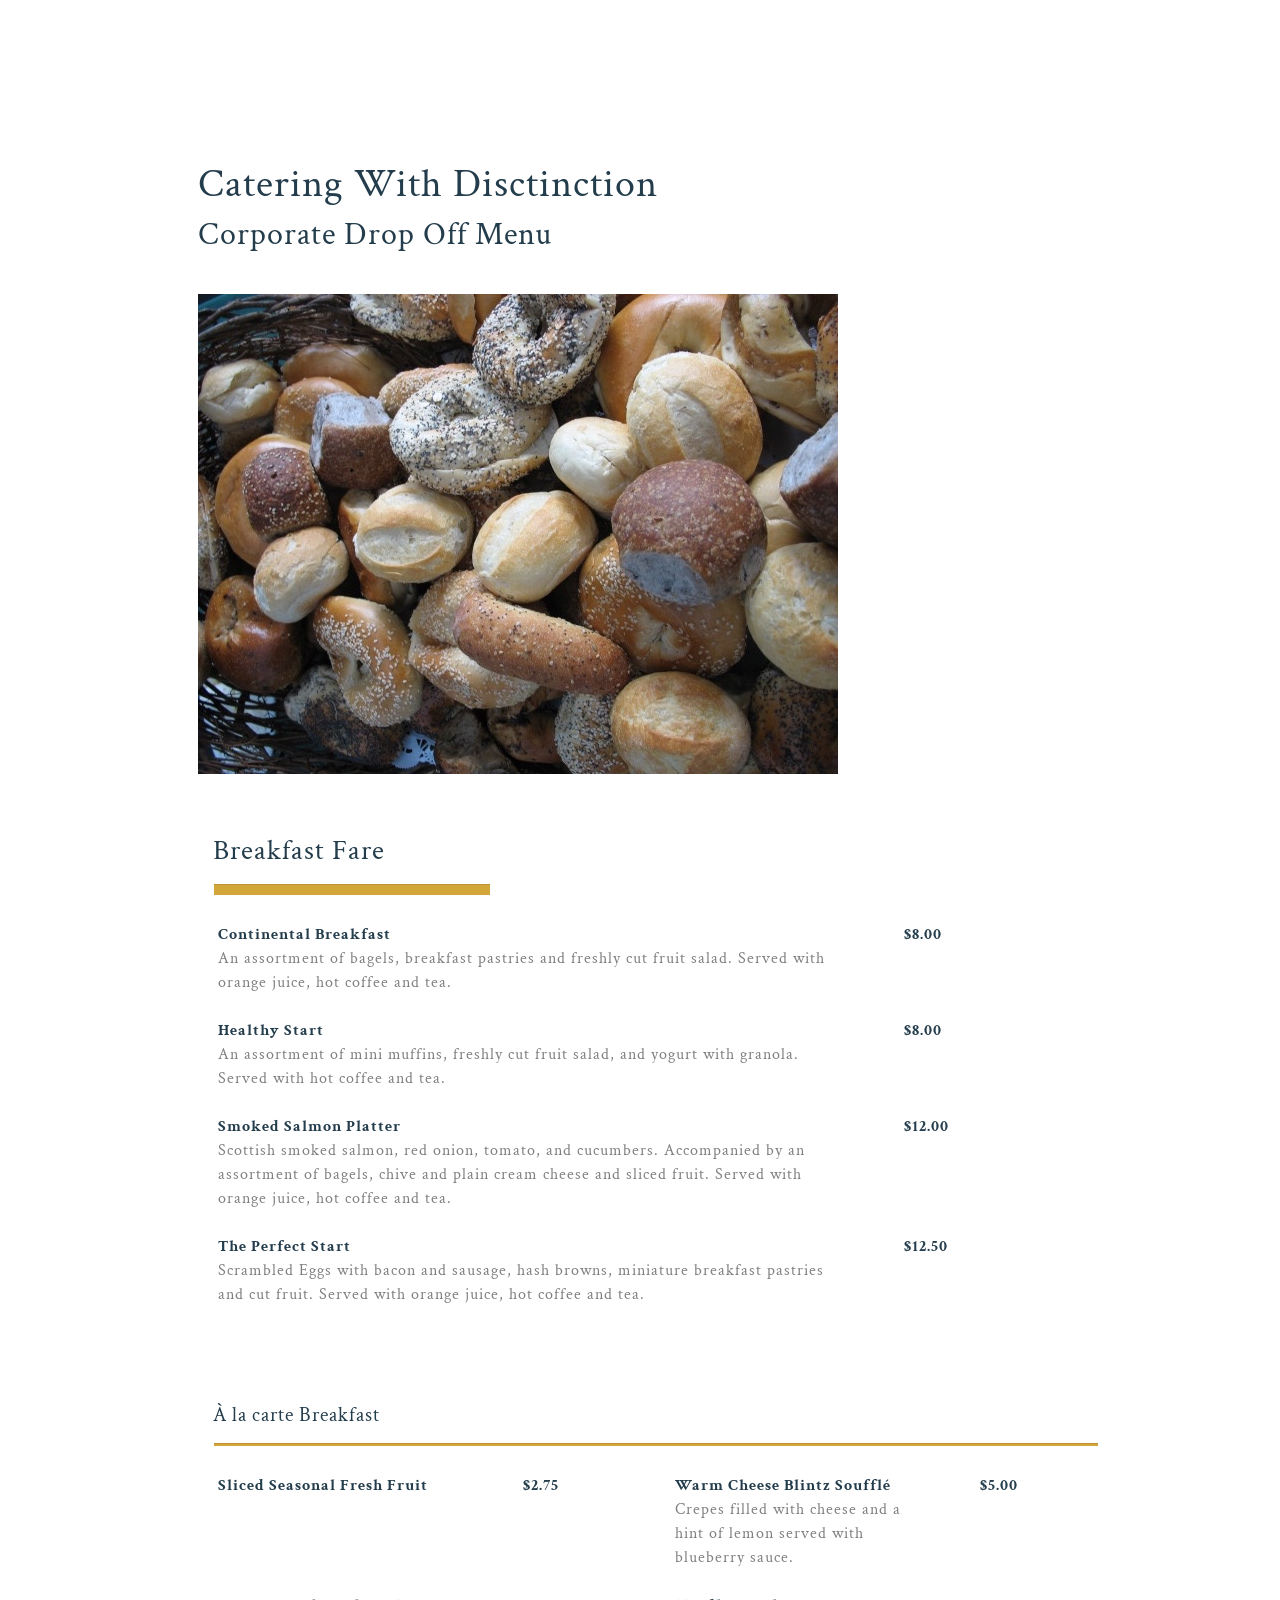
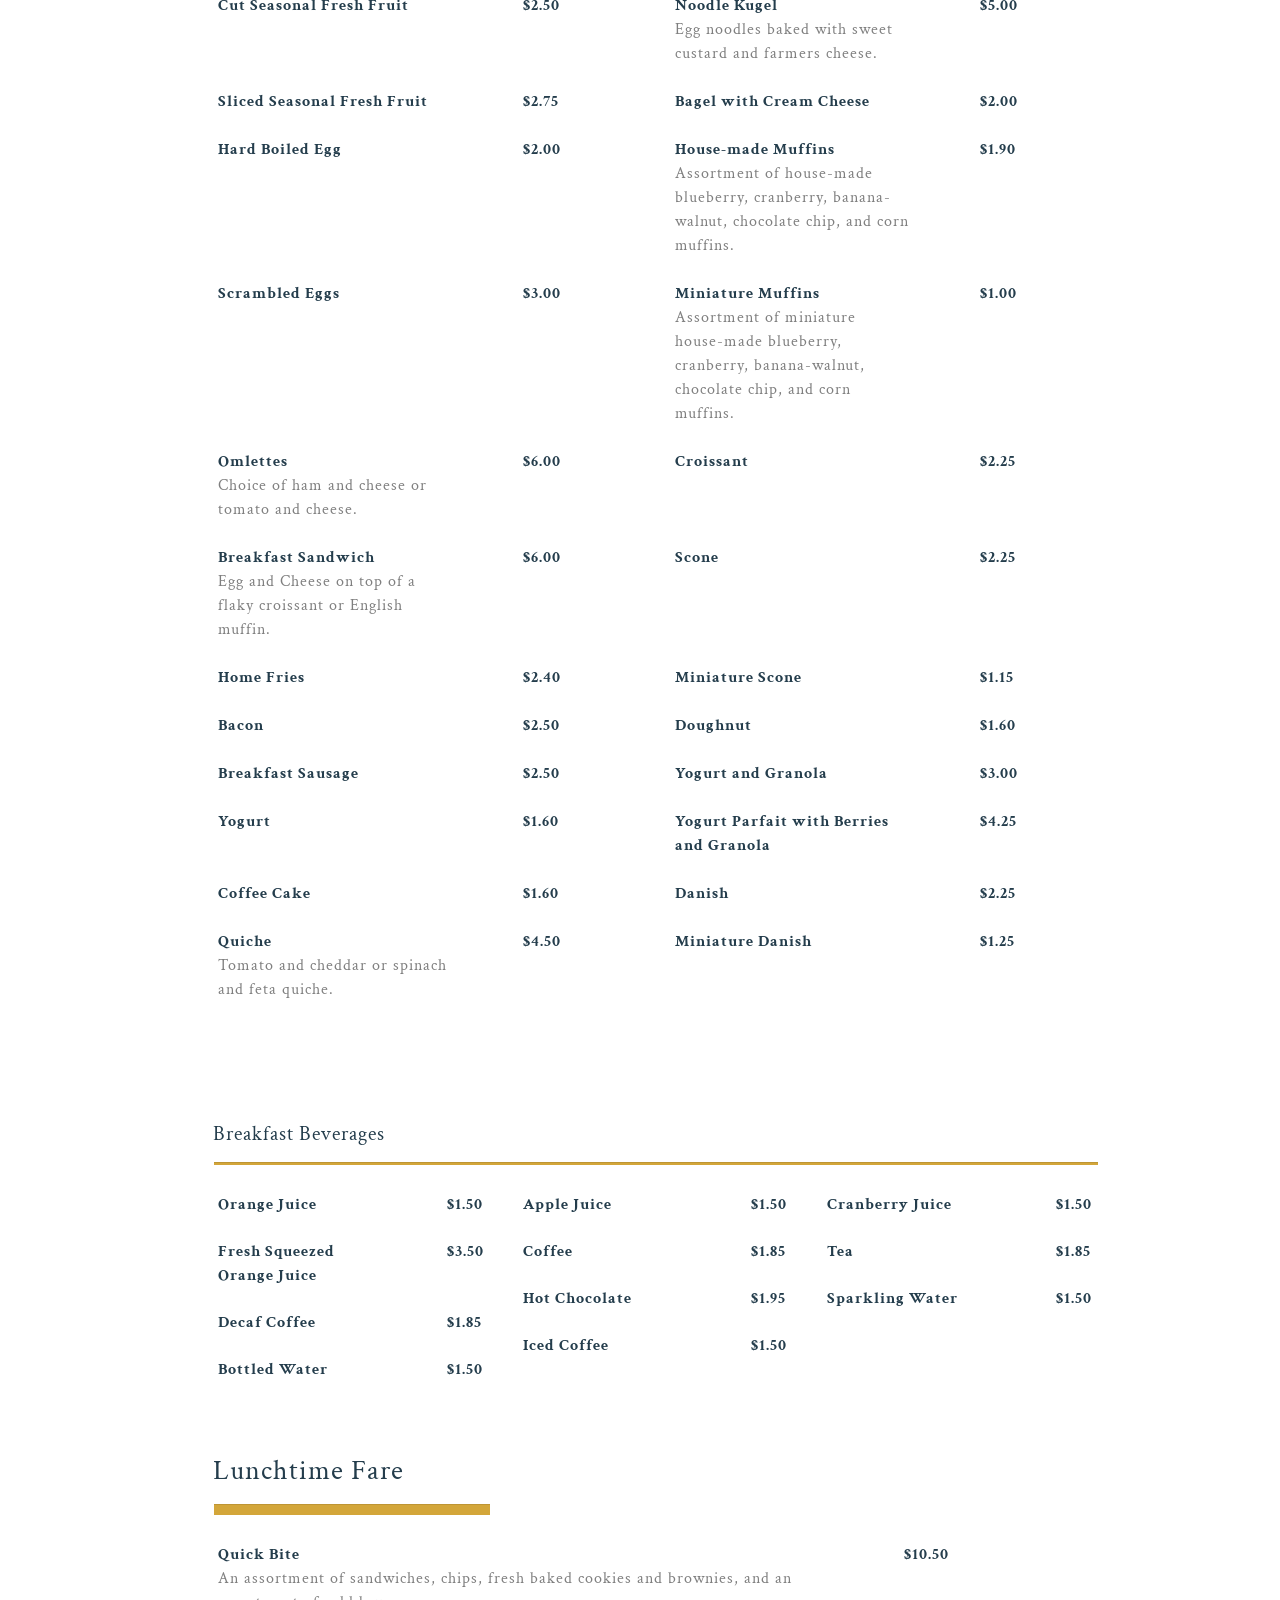
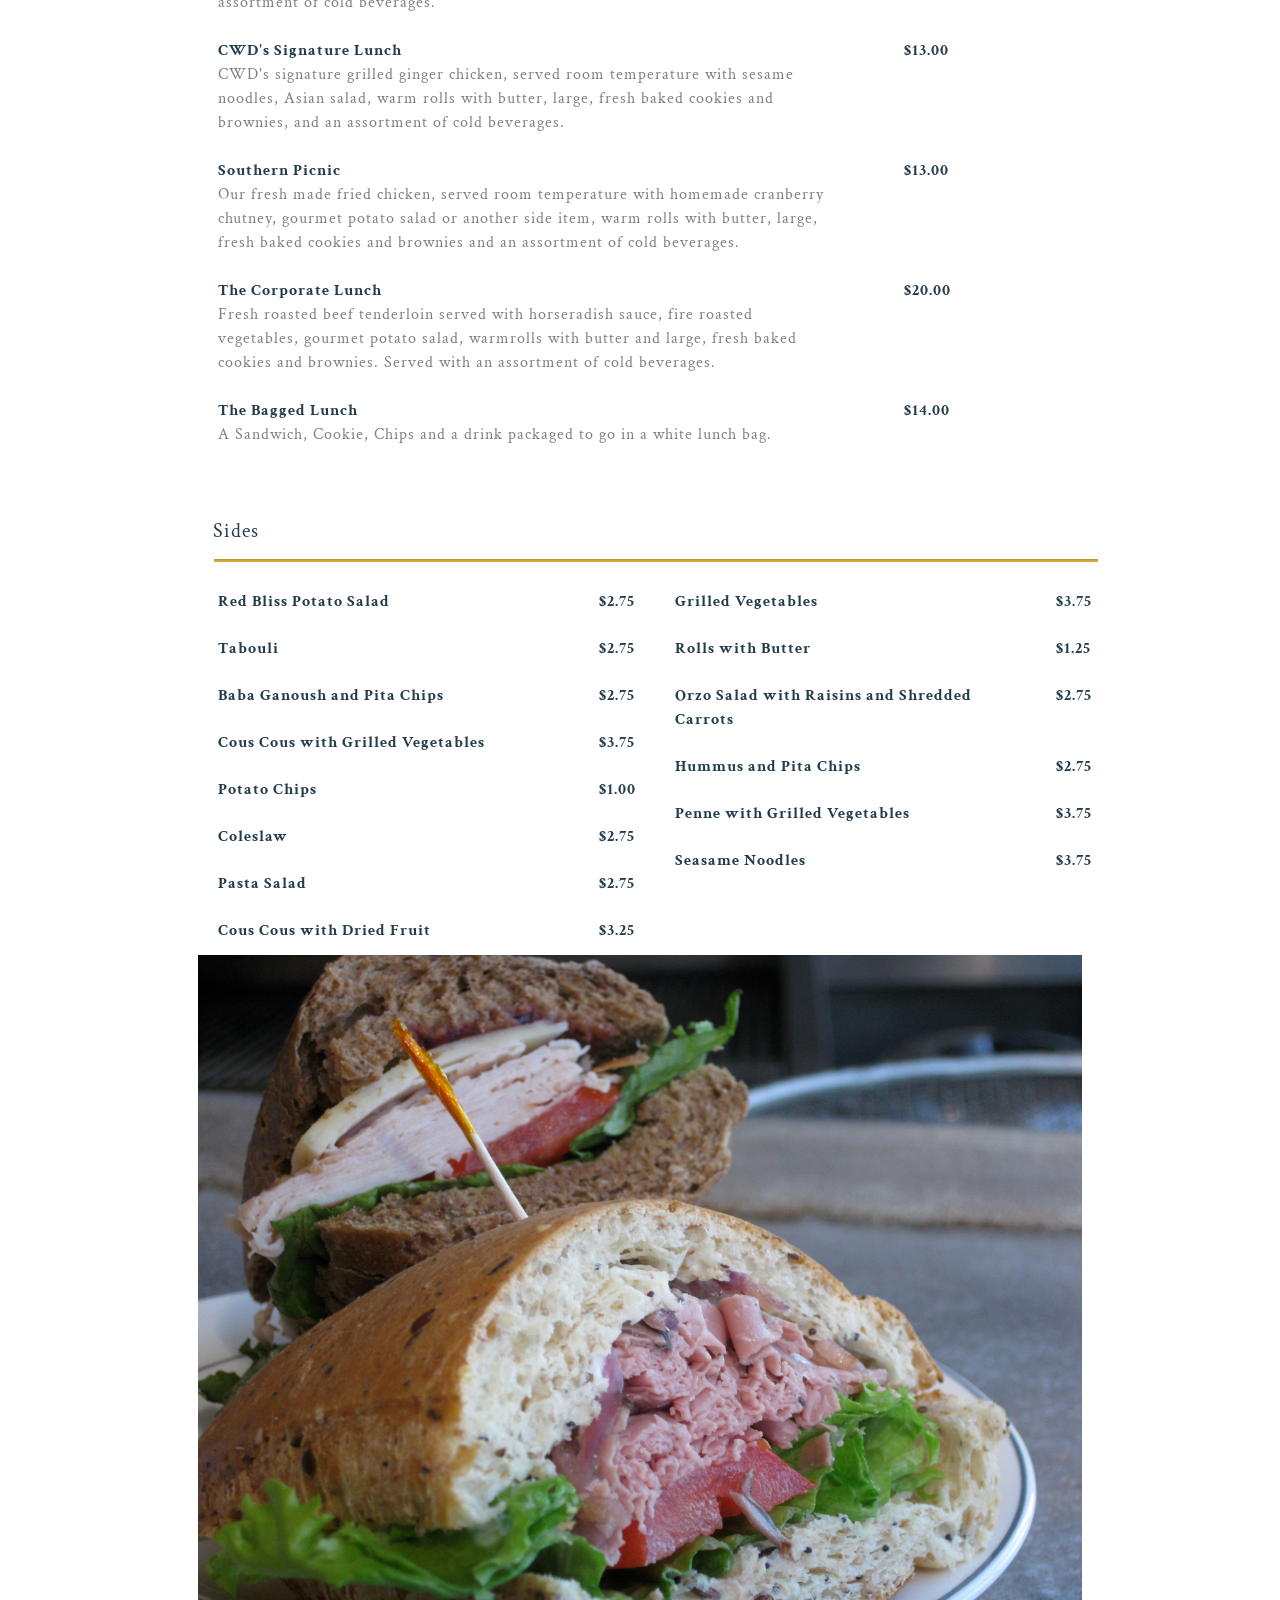
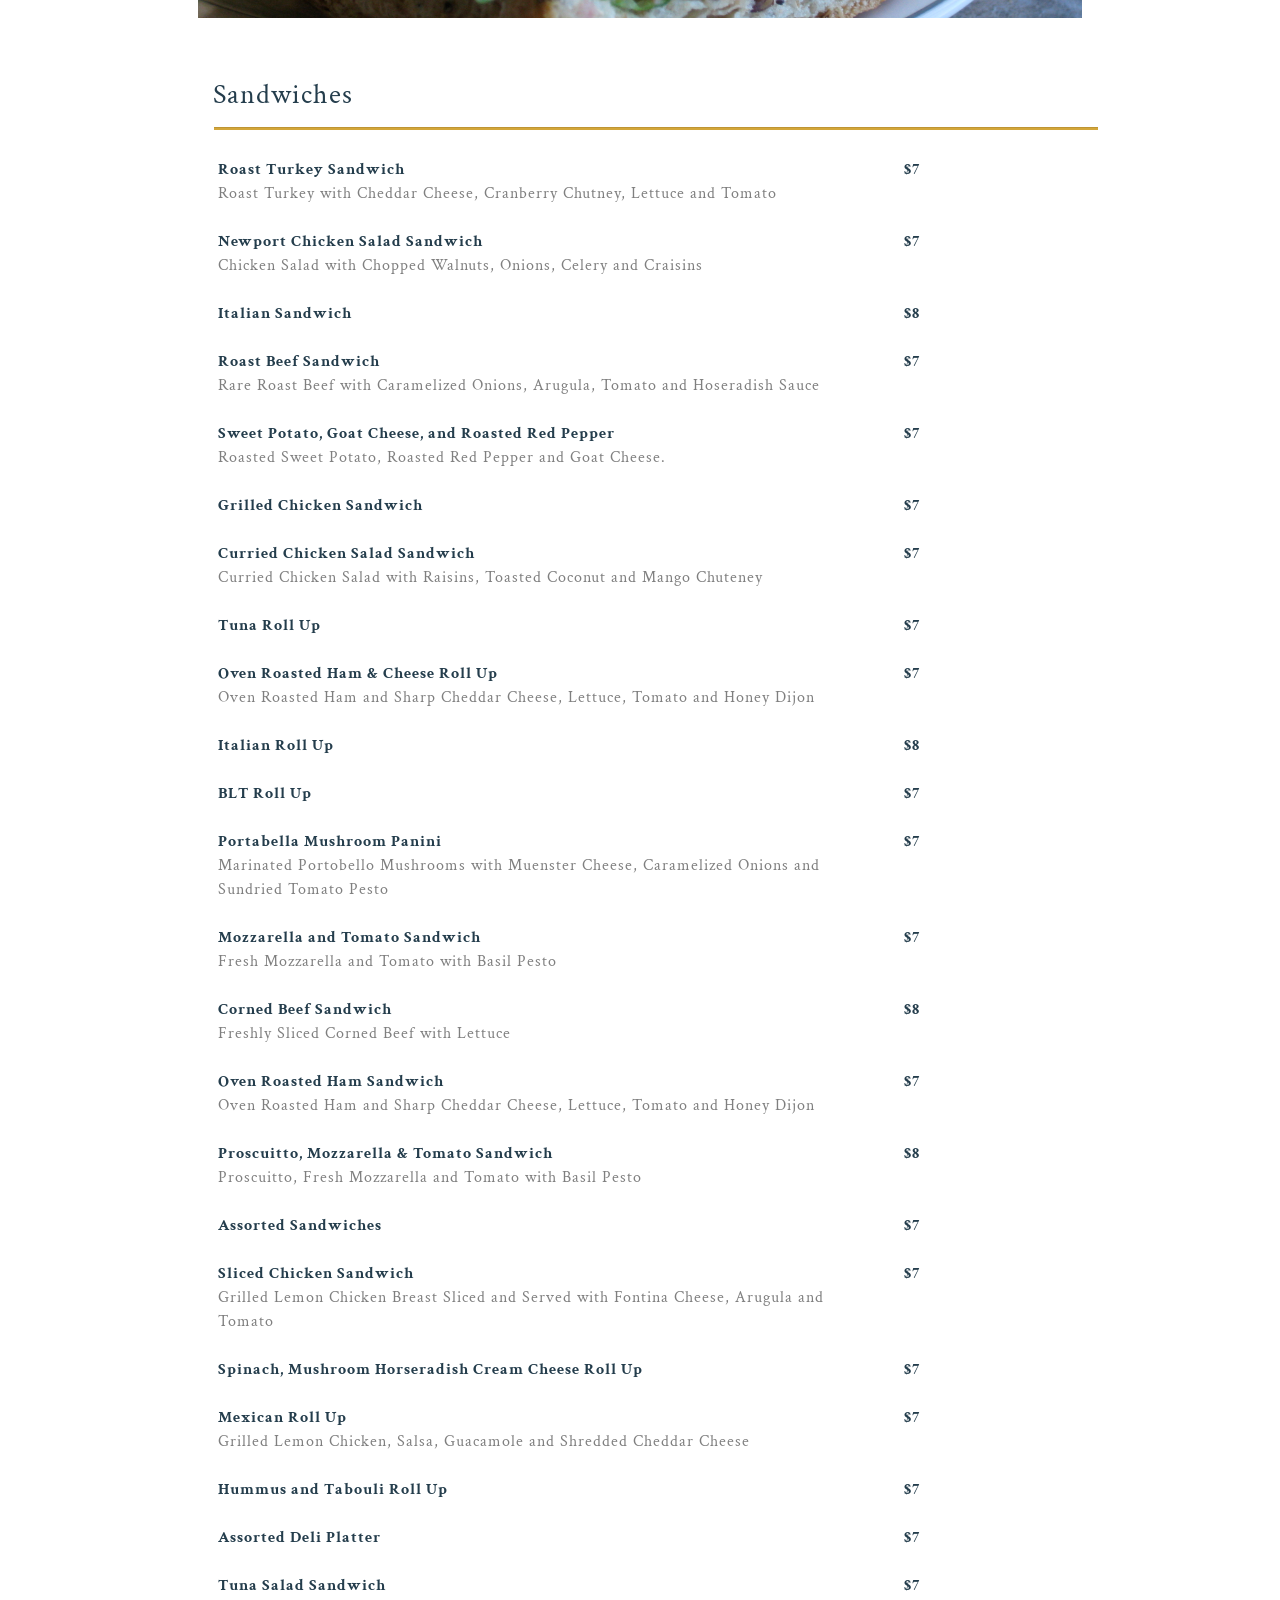
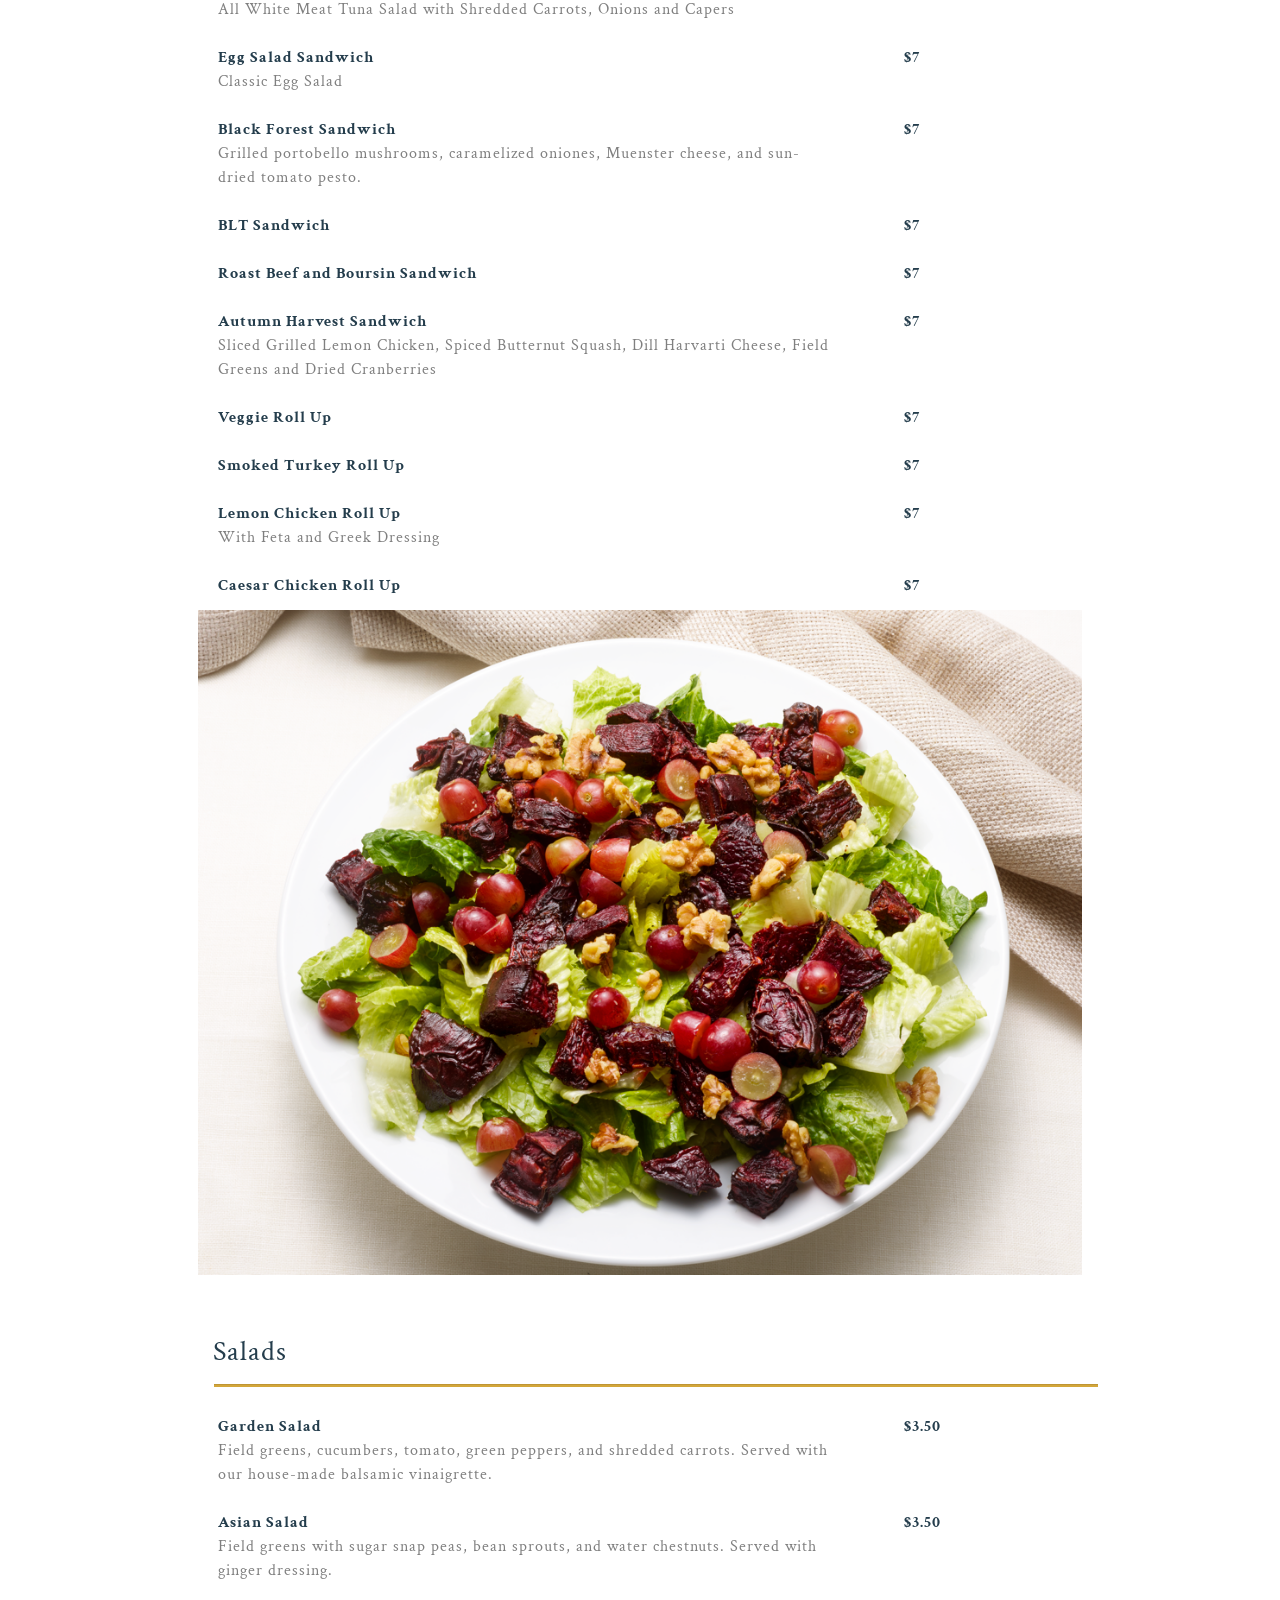
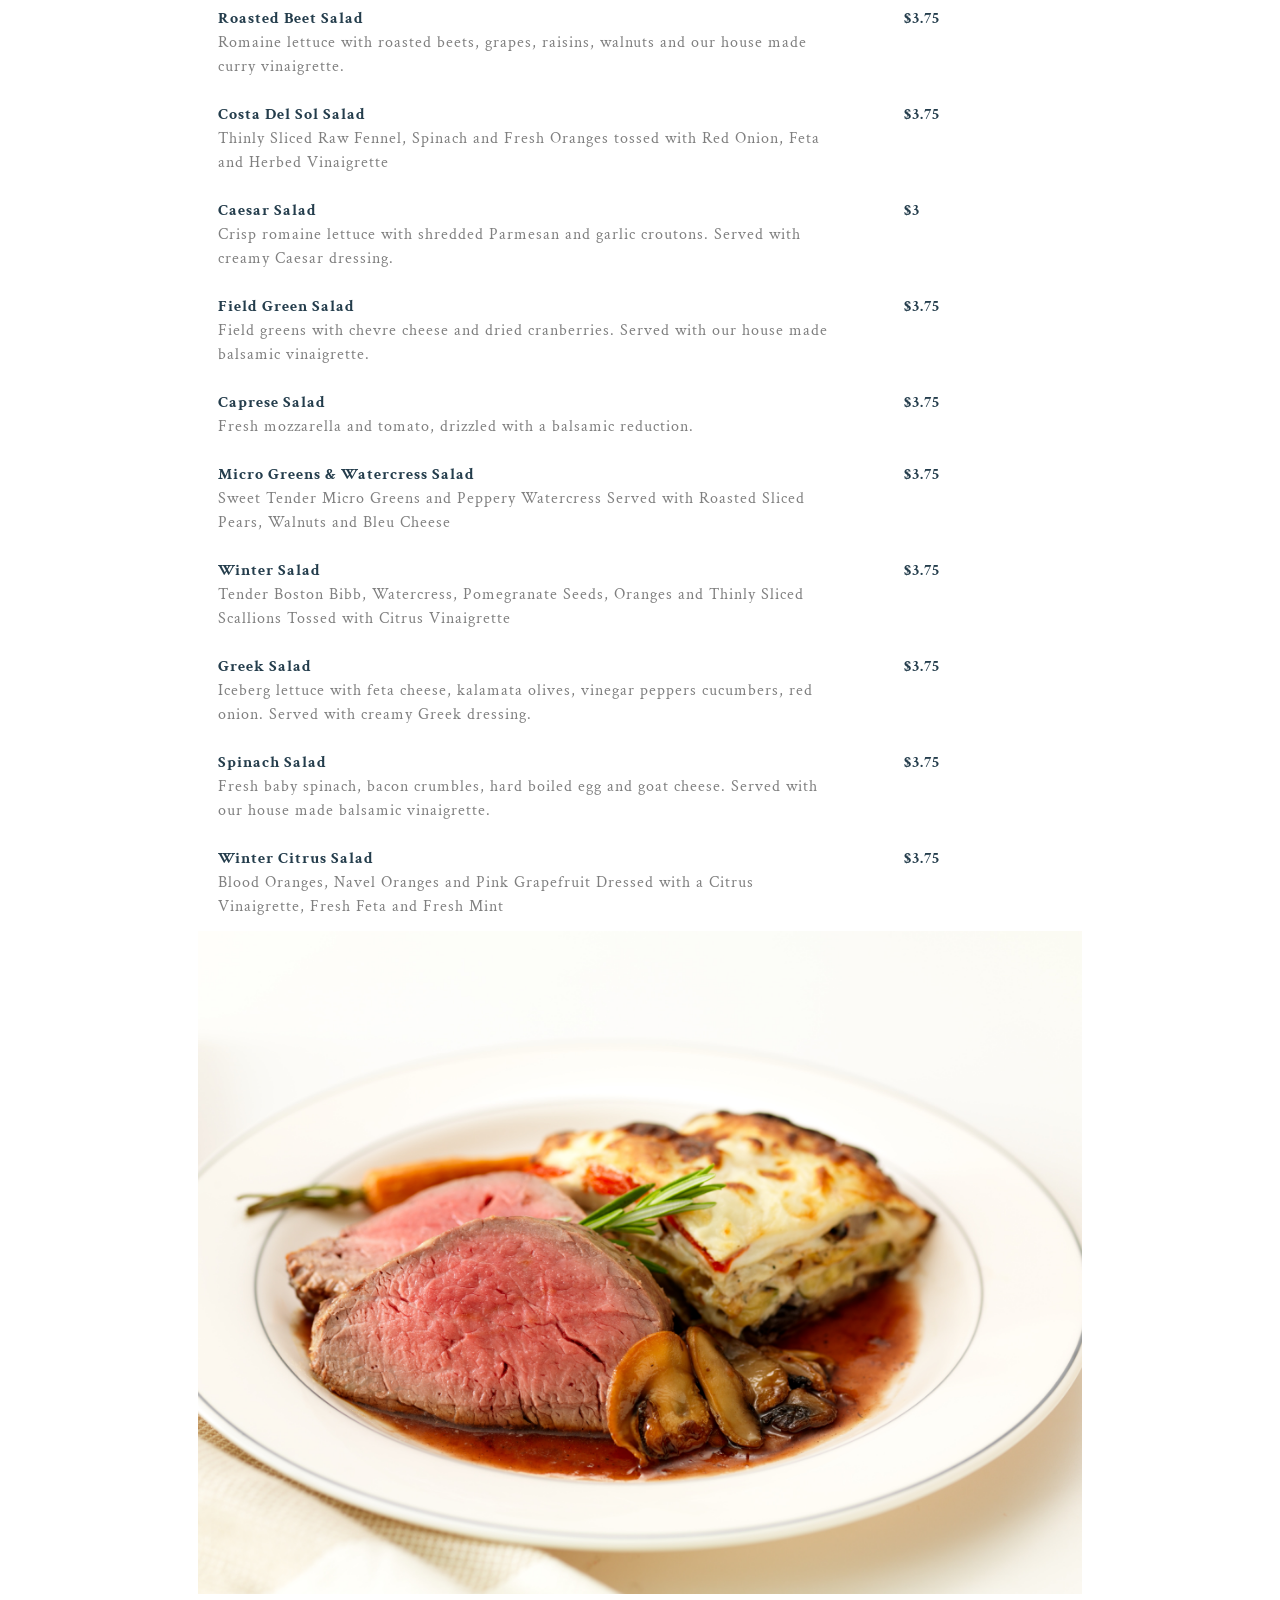
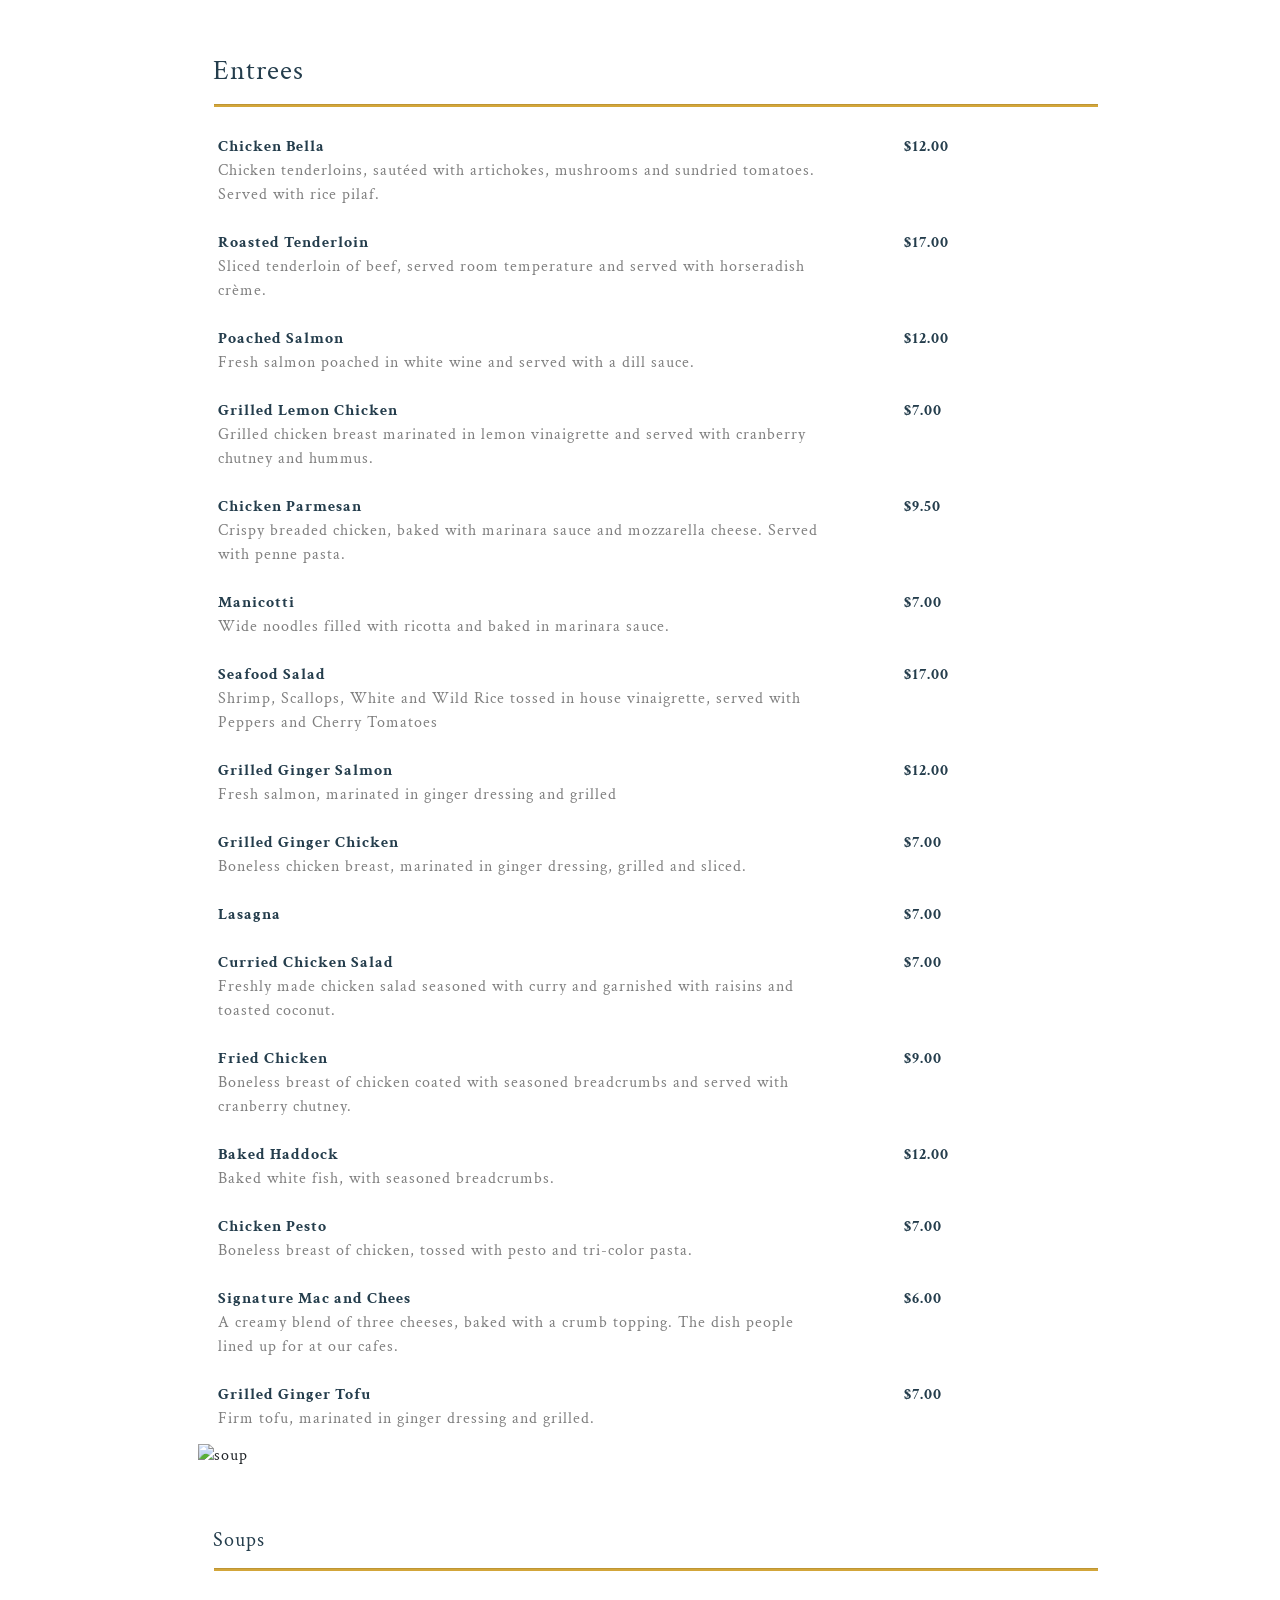
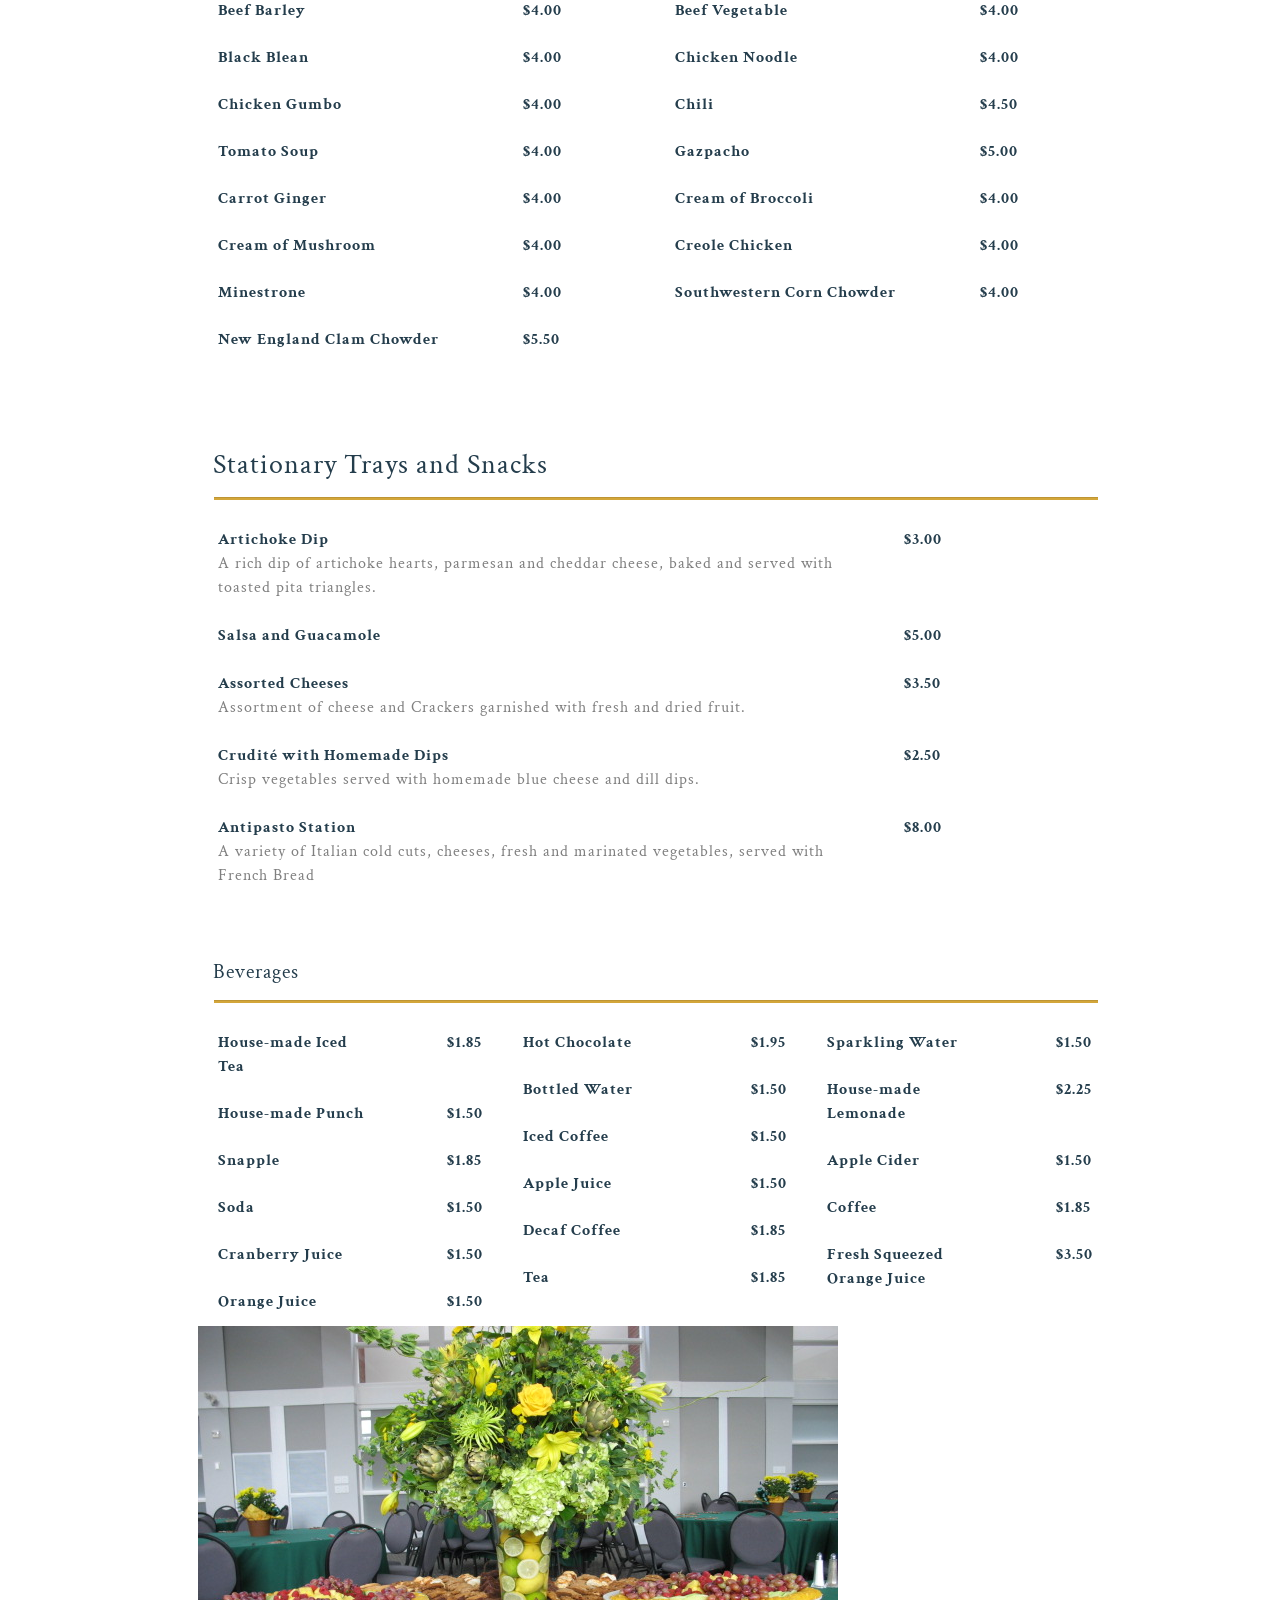
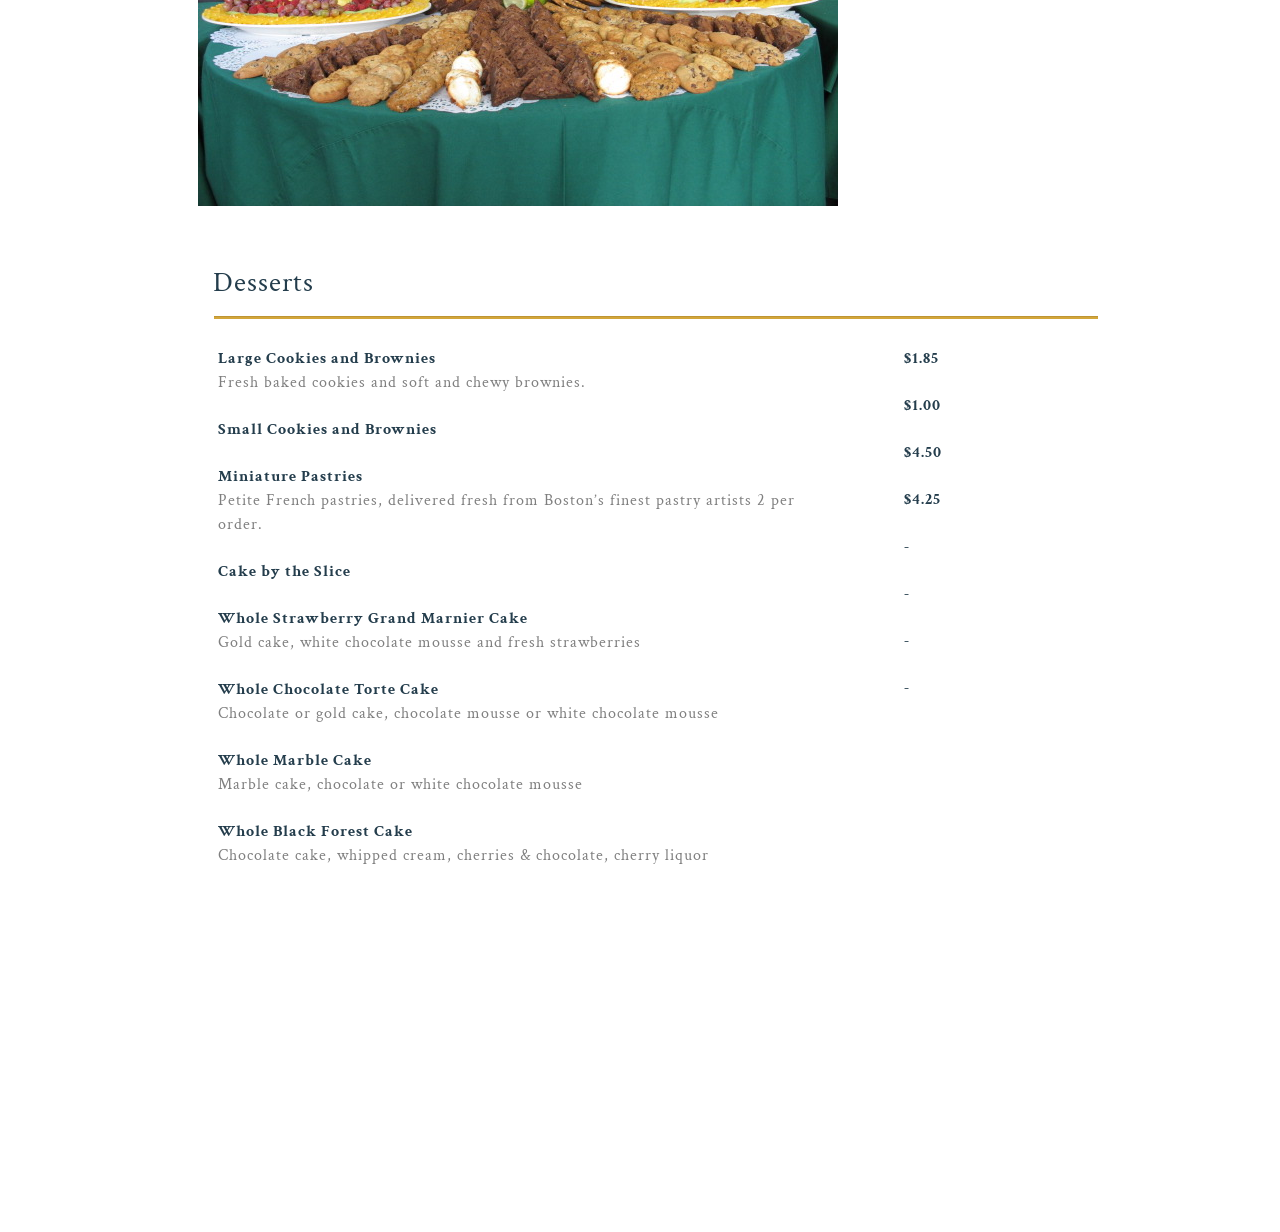
==== commit e6a75695: "format menu" ====
--- a/corporate-menu.html
+++ b/corporate-menu.html
@@ -1672,7 +1672,7 @@
 
 
     <!-- Lunchtime Fare section, 2 column: Soups -->
-    <img class="img-fluid" src="img/soup.jpg" alt="">
+    <img class="img-fluid" src="img/soup.jpg" alt="soup">
     <h5 class="menu-header">Soups</h5>
     <hr>
     <div class="row row-eq-height">
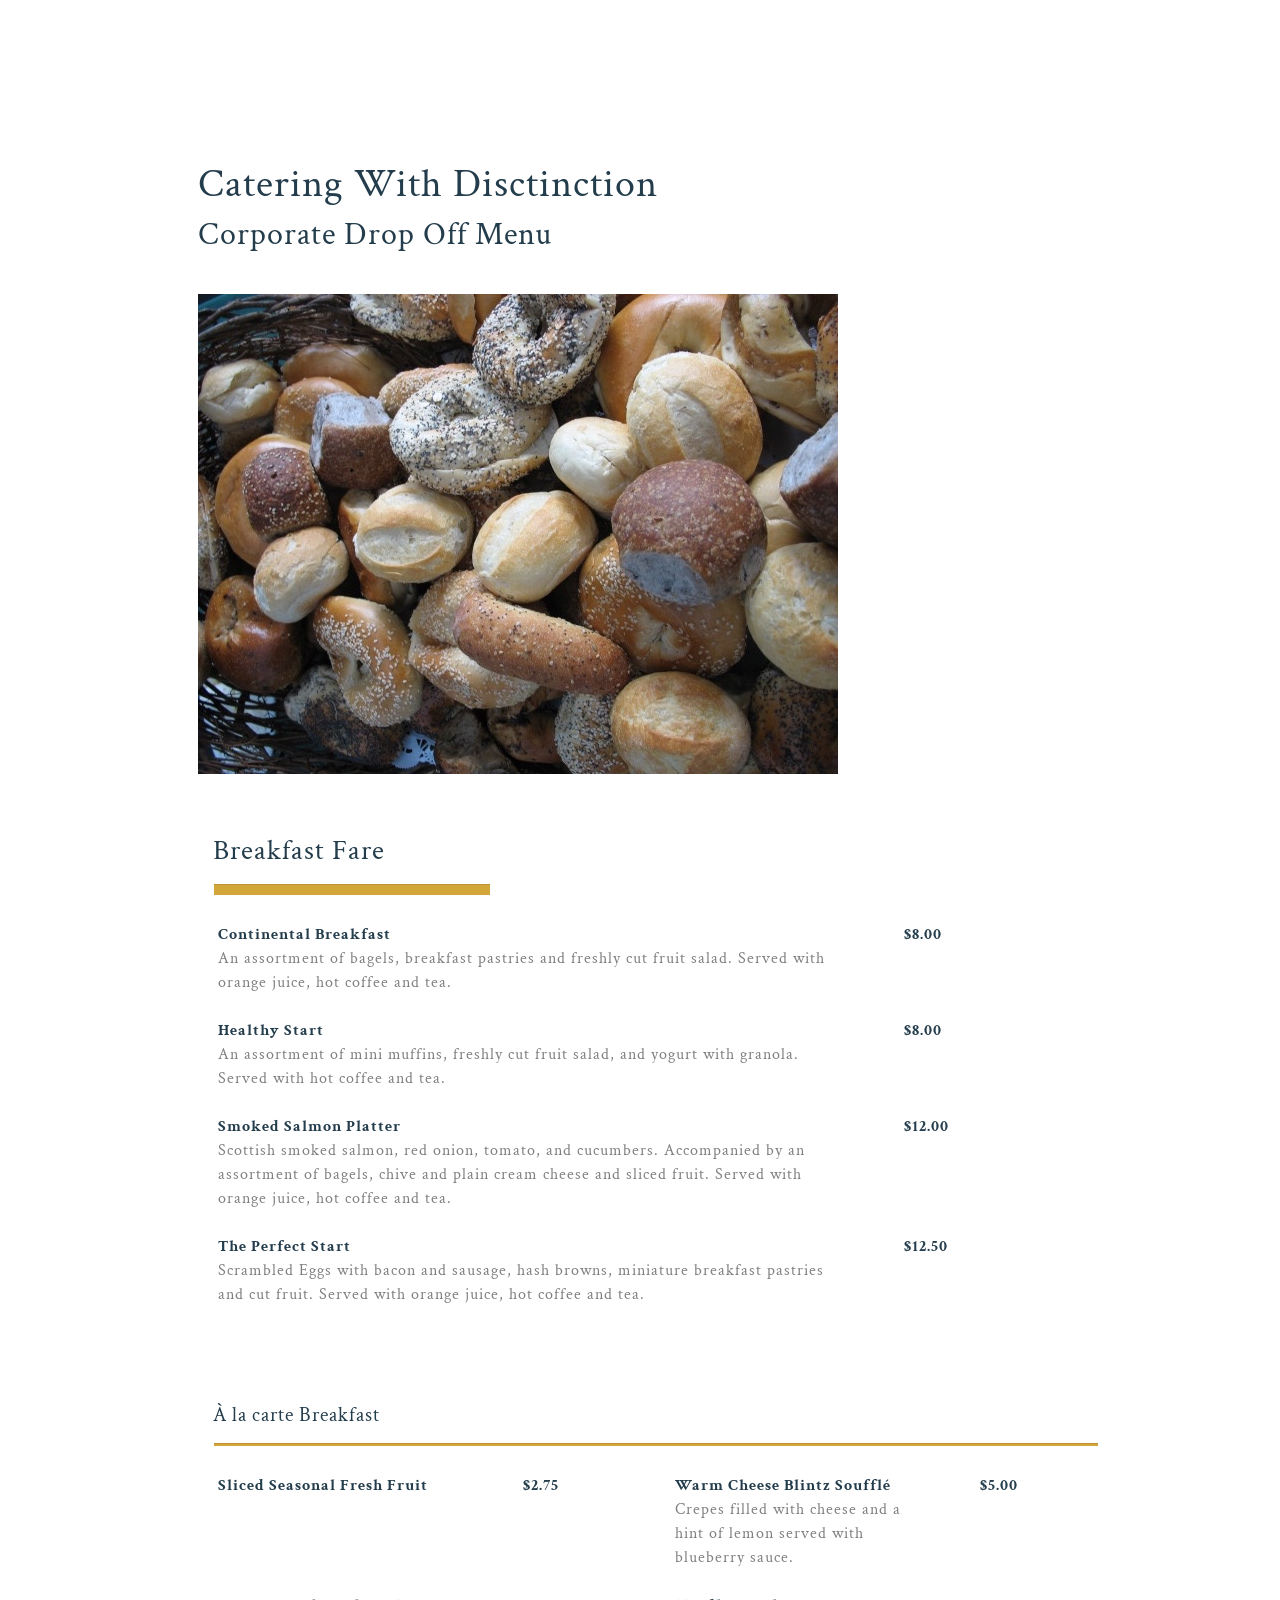
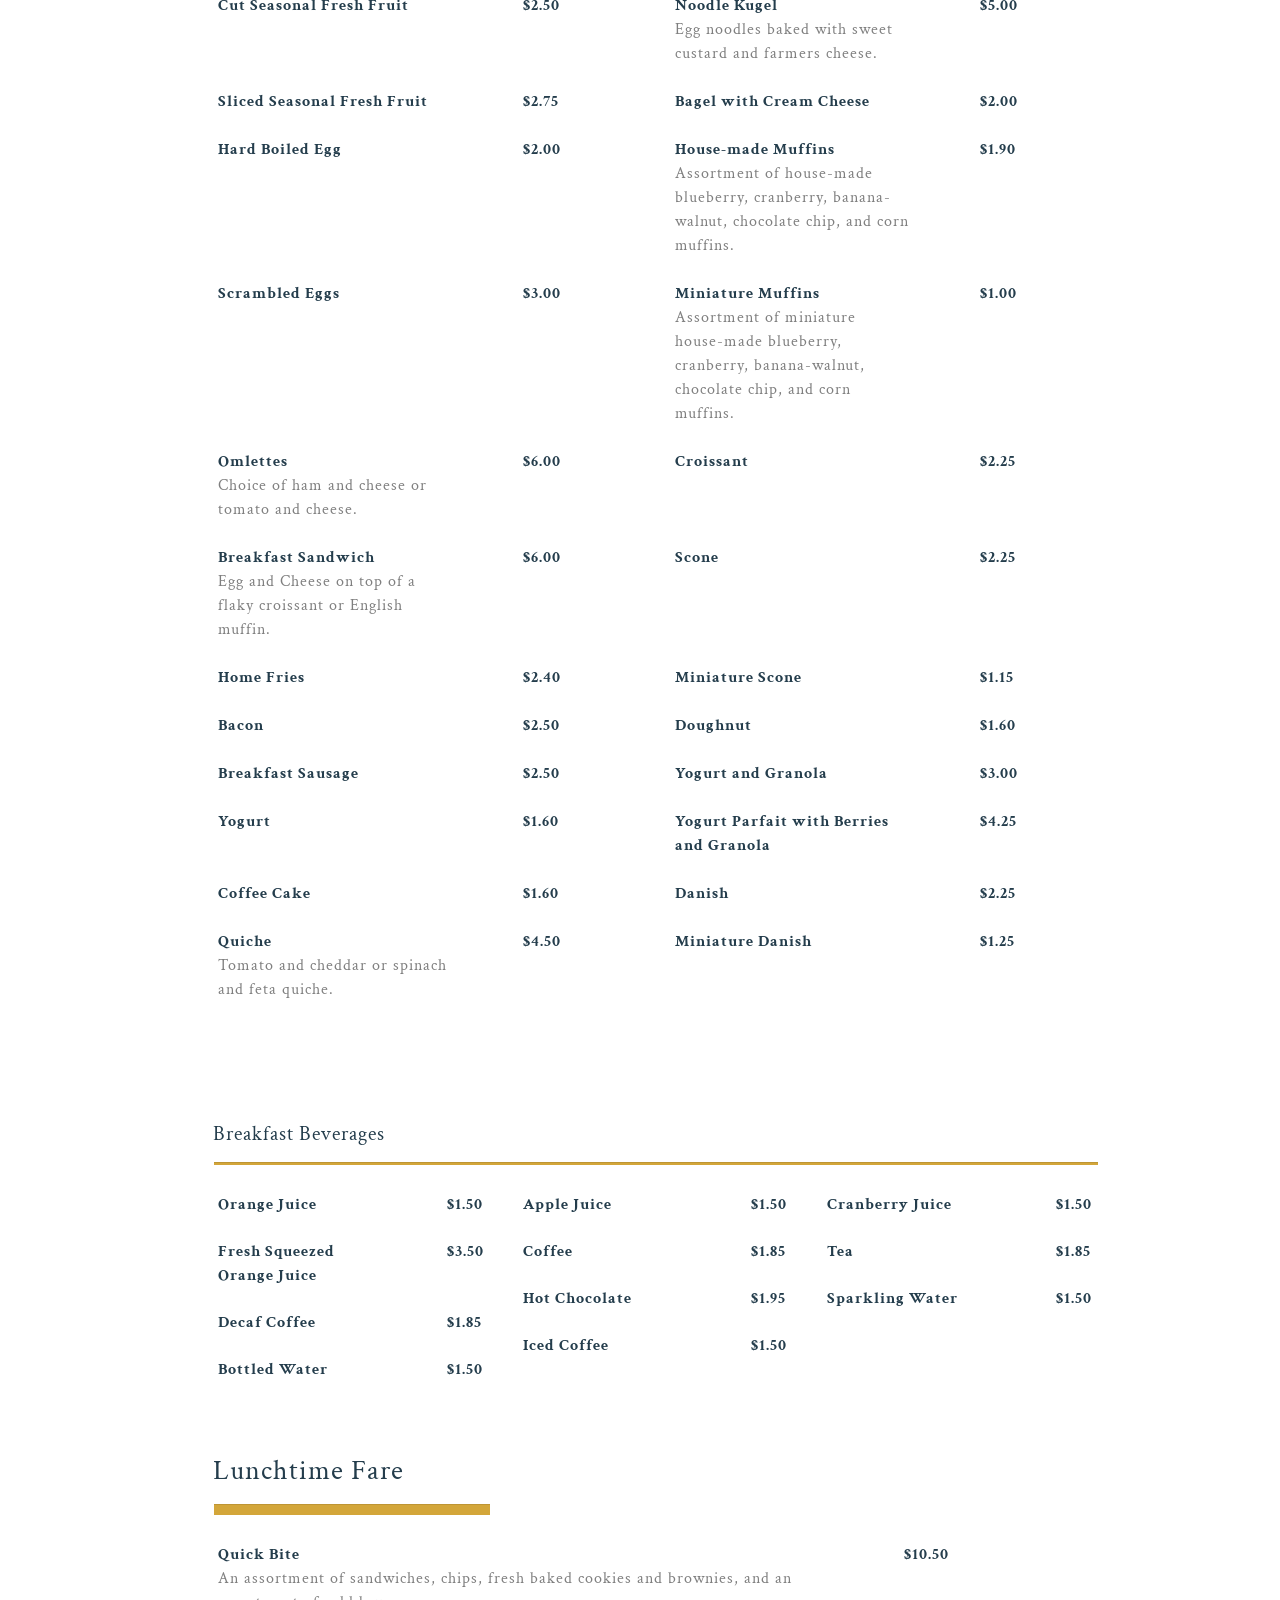
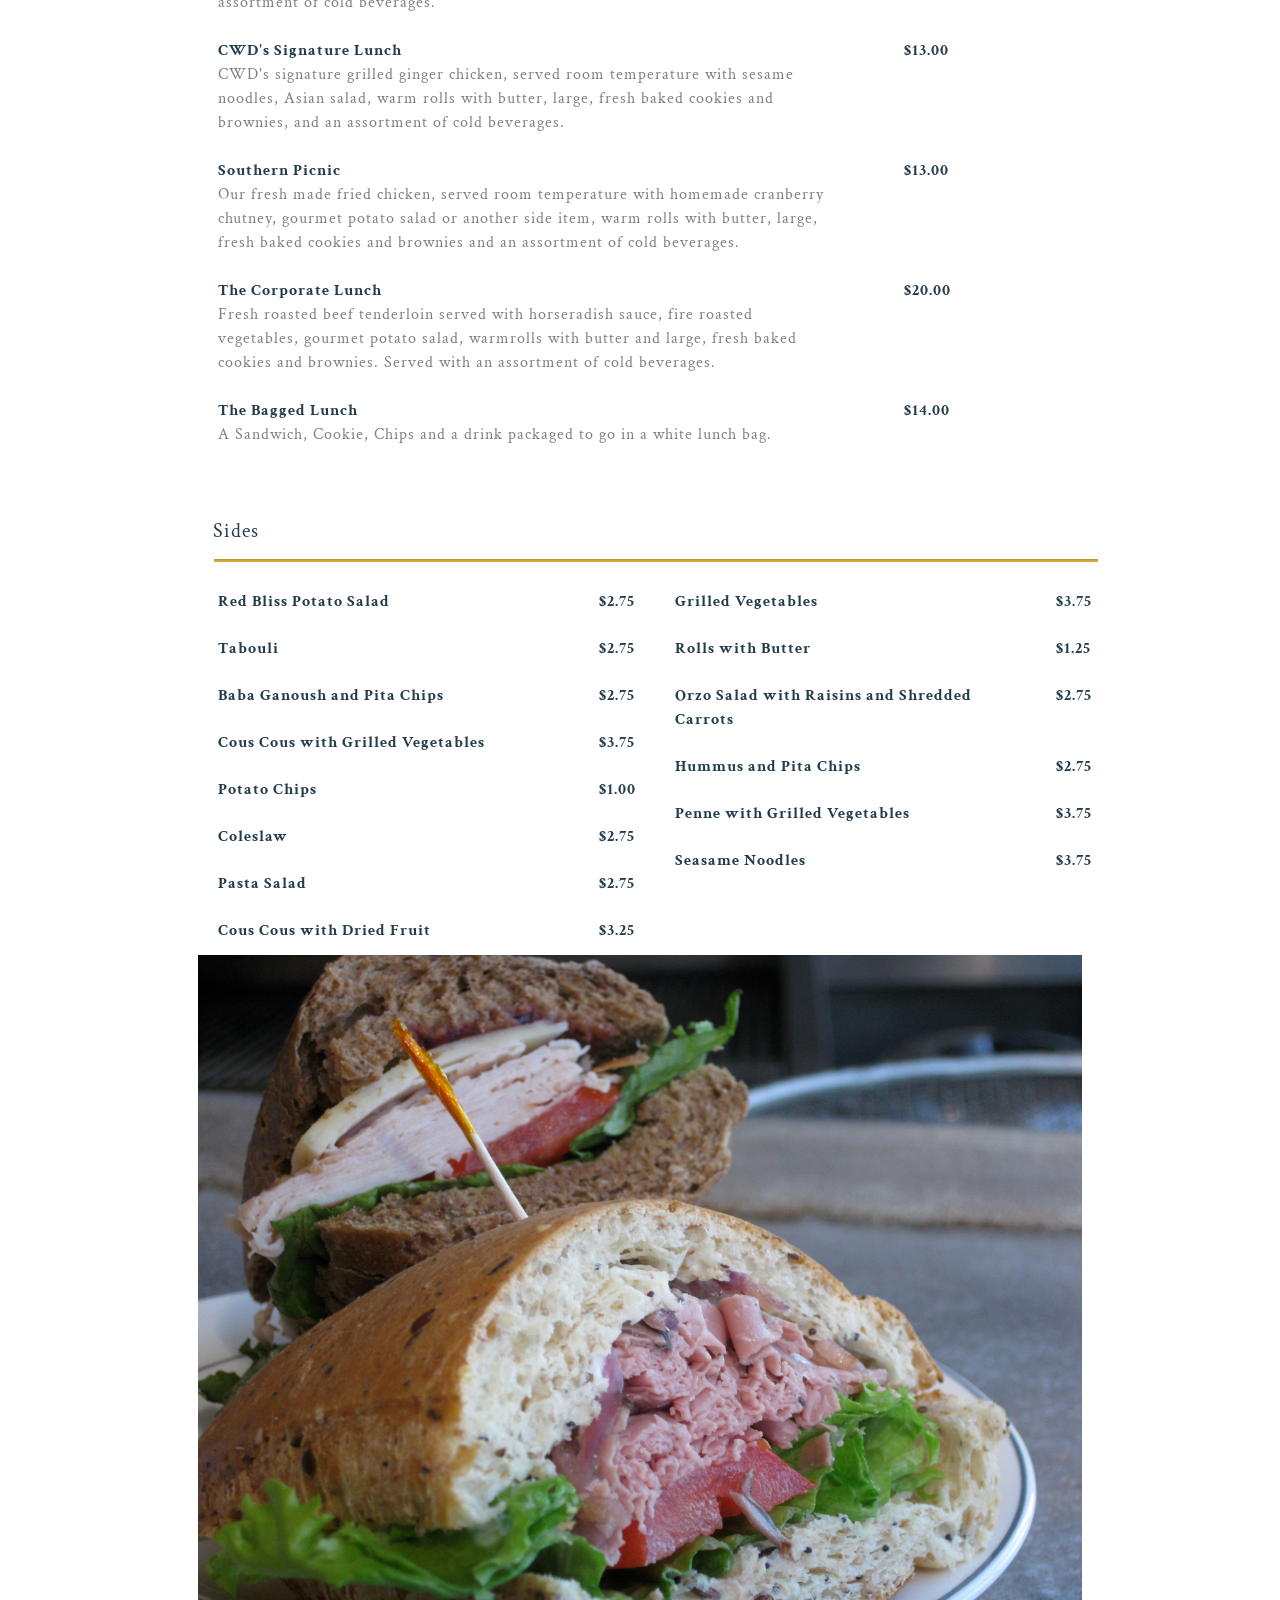
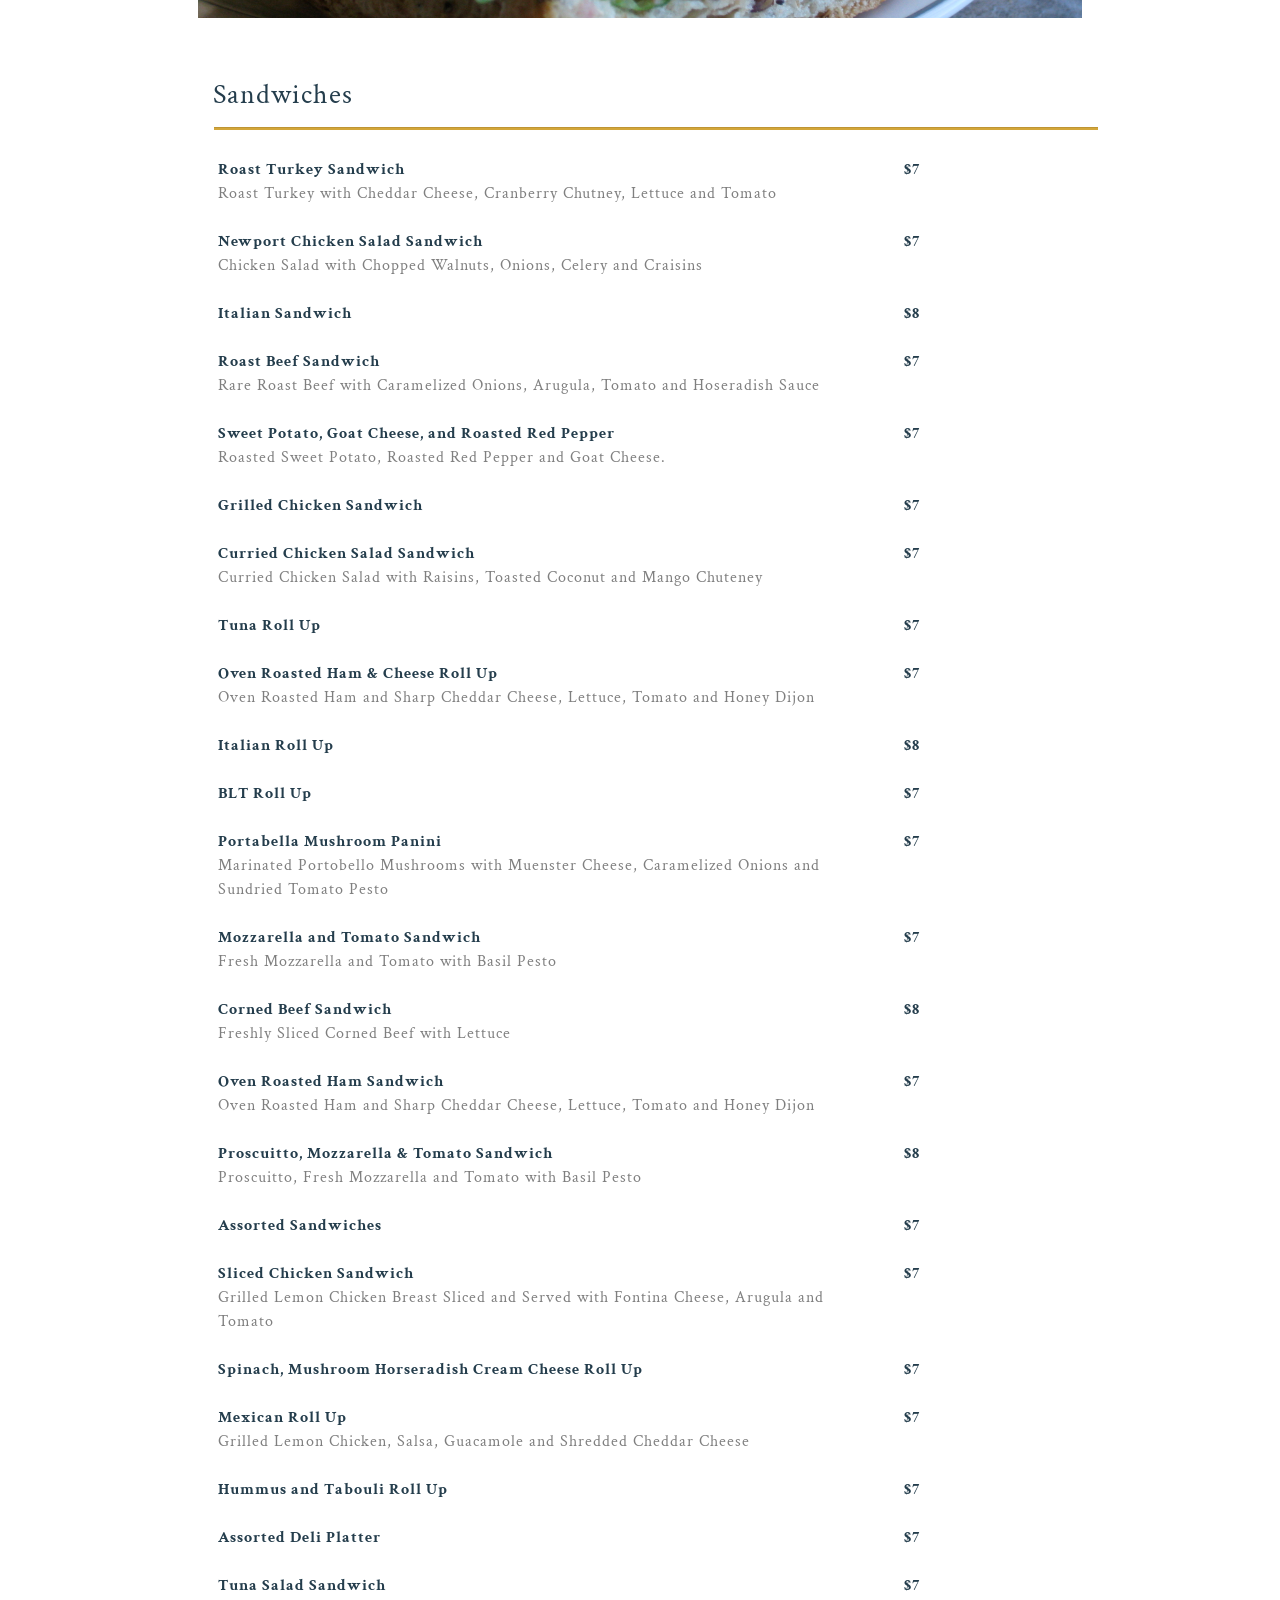
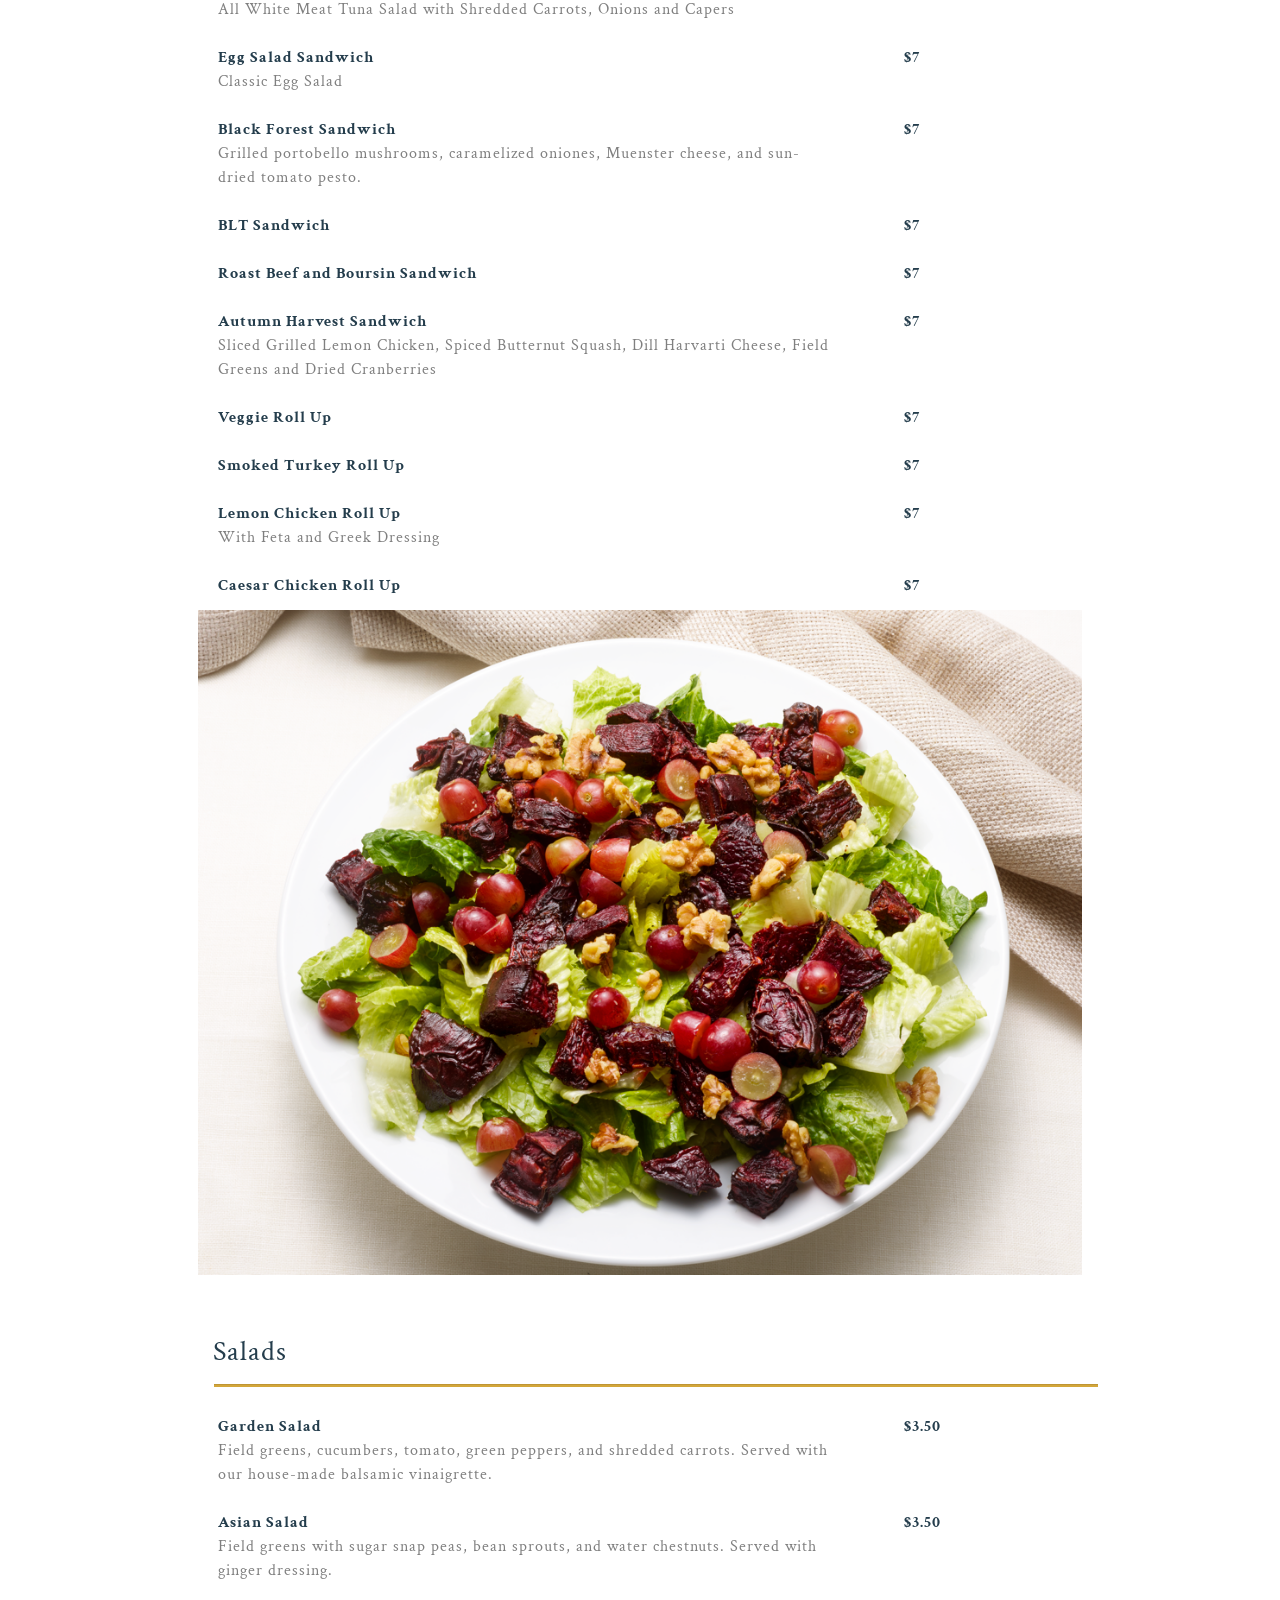
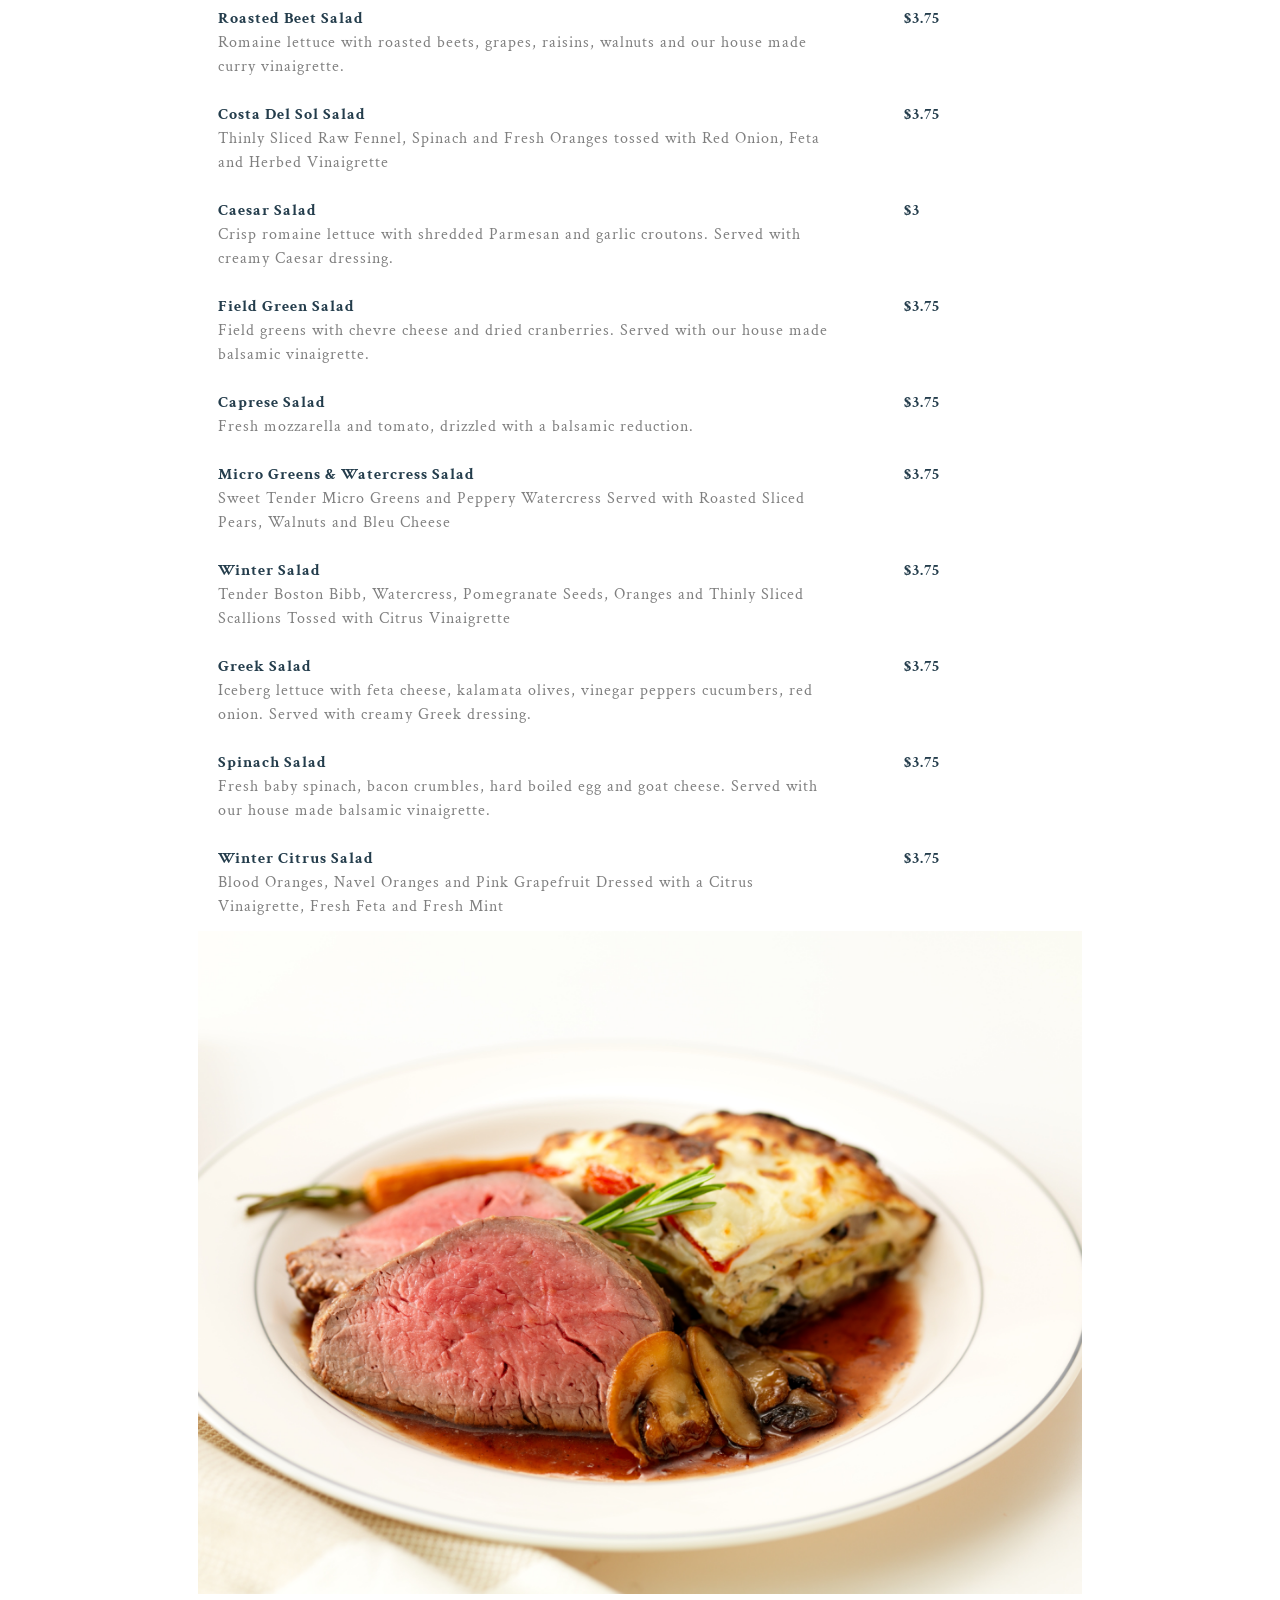
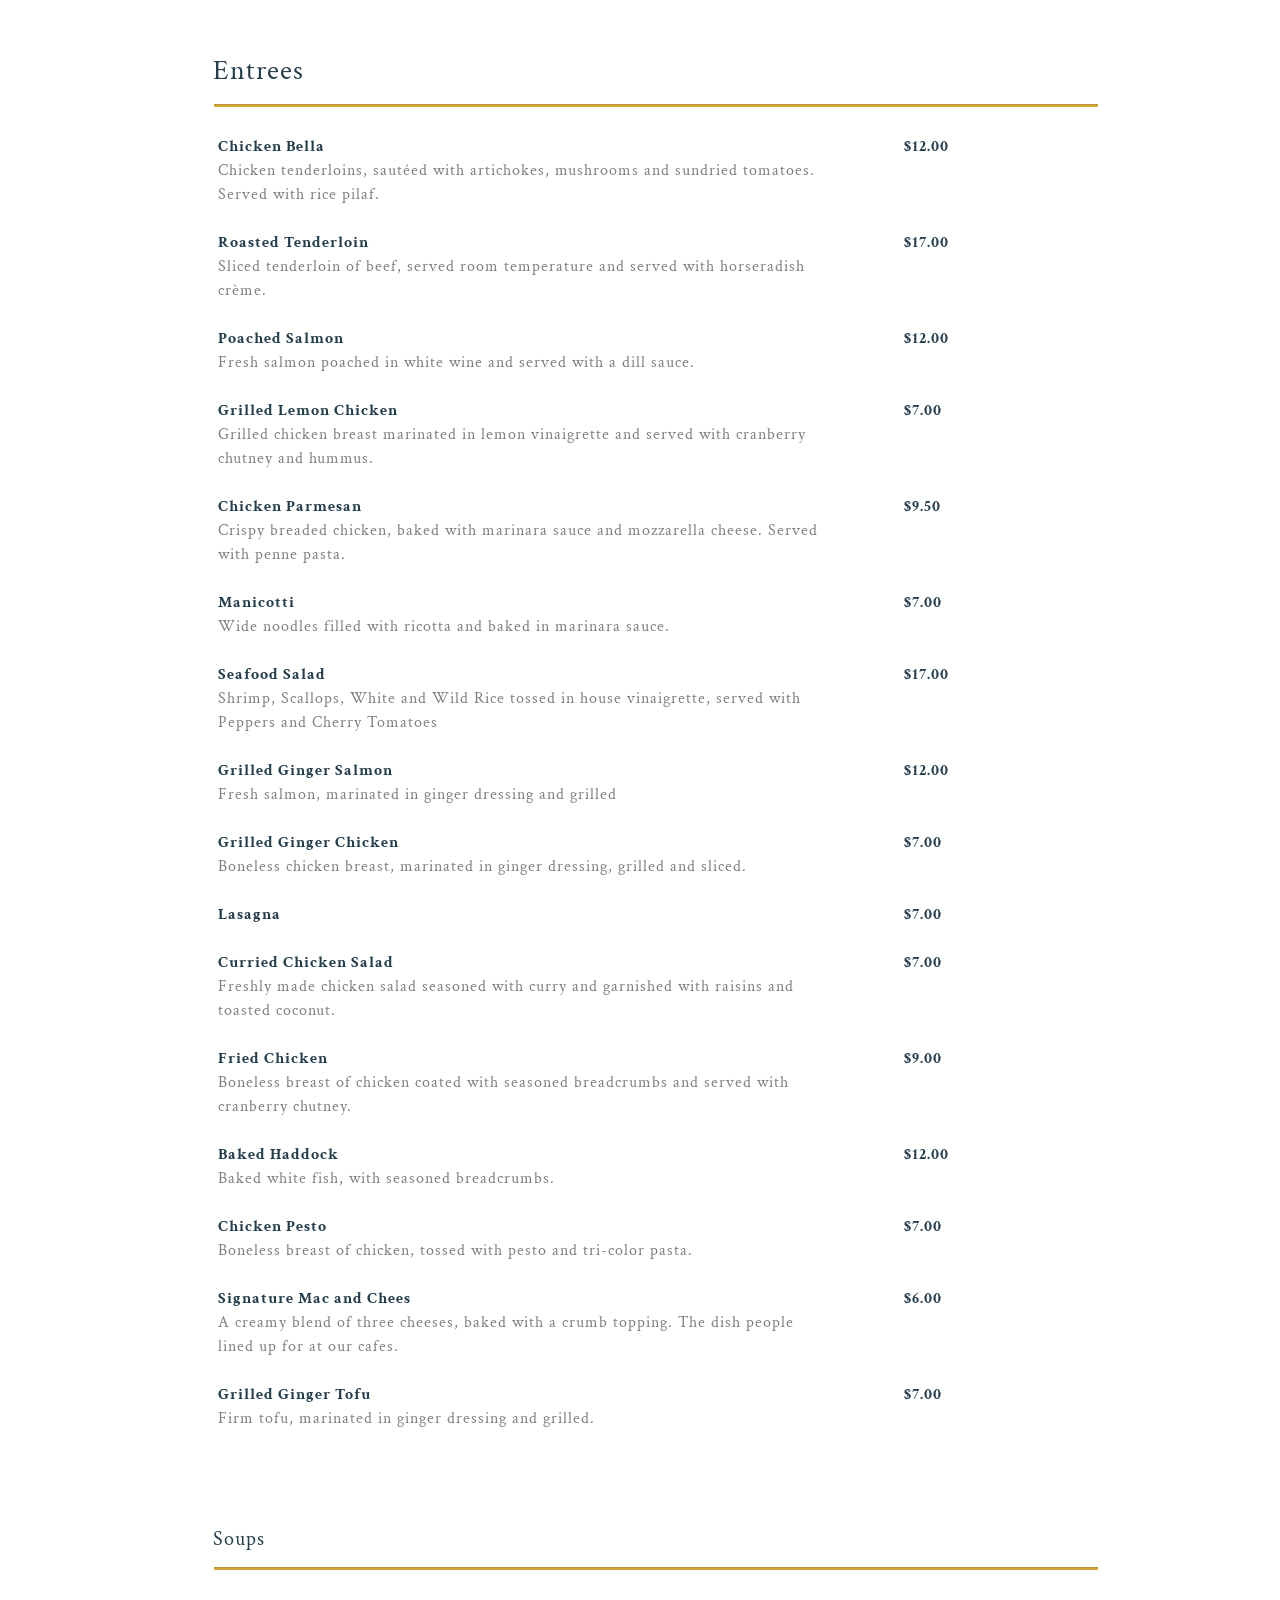
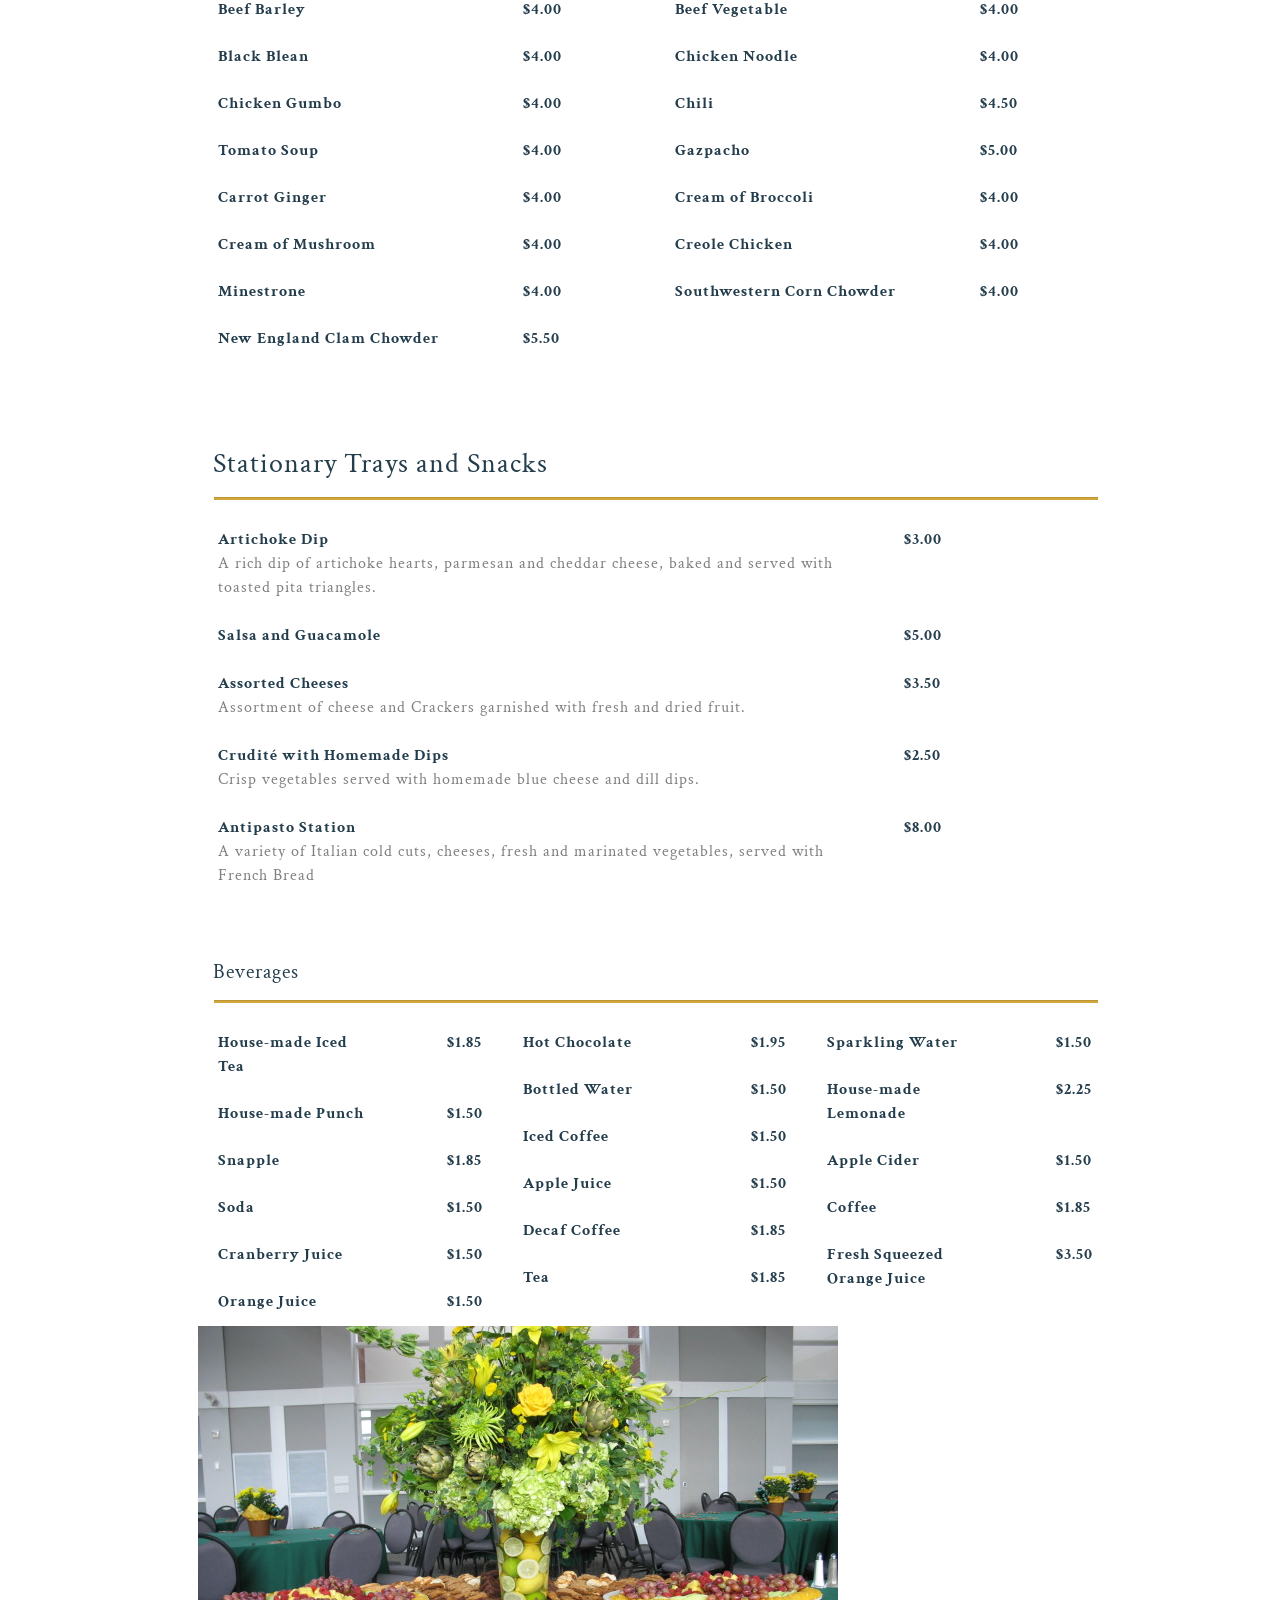
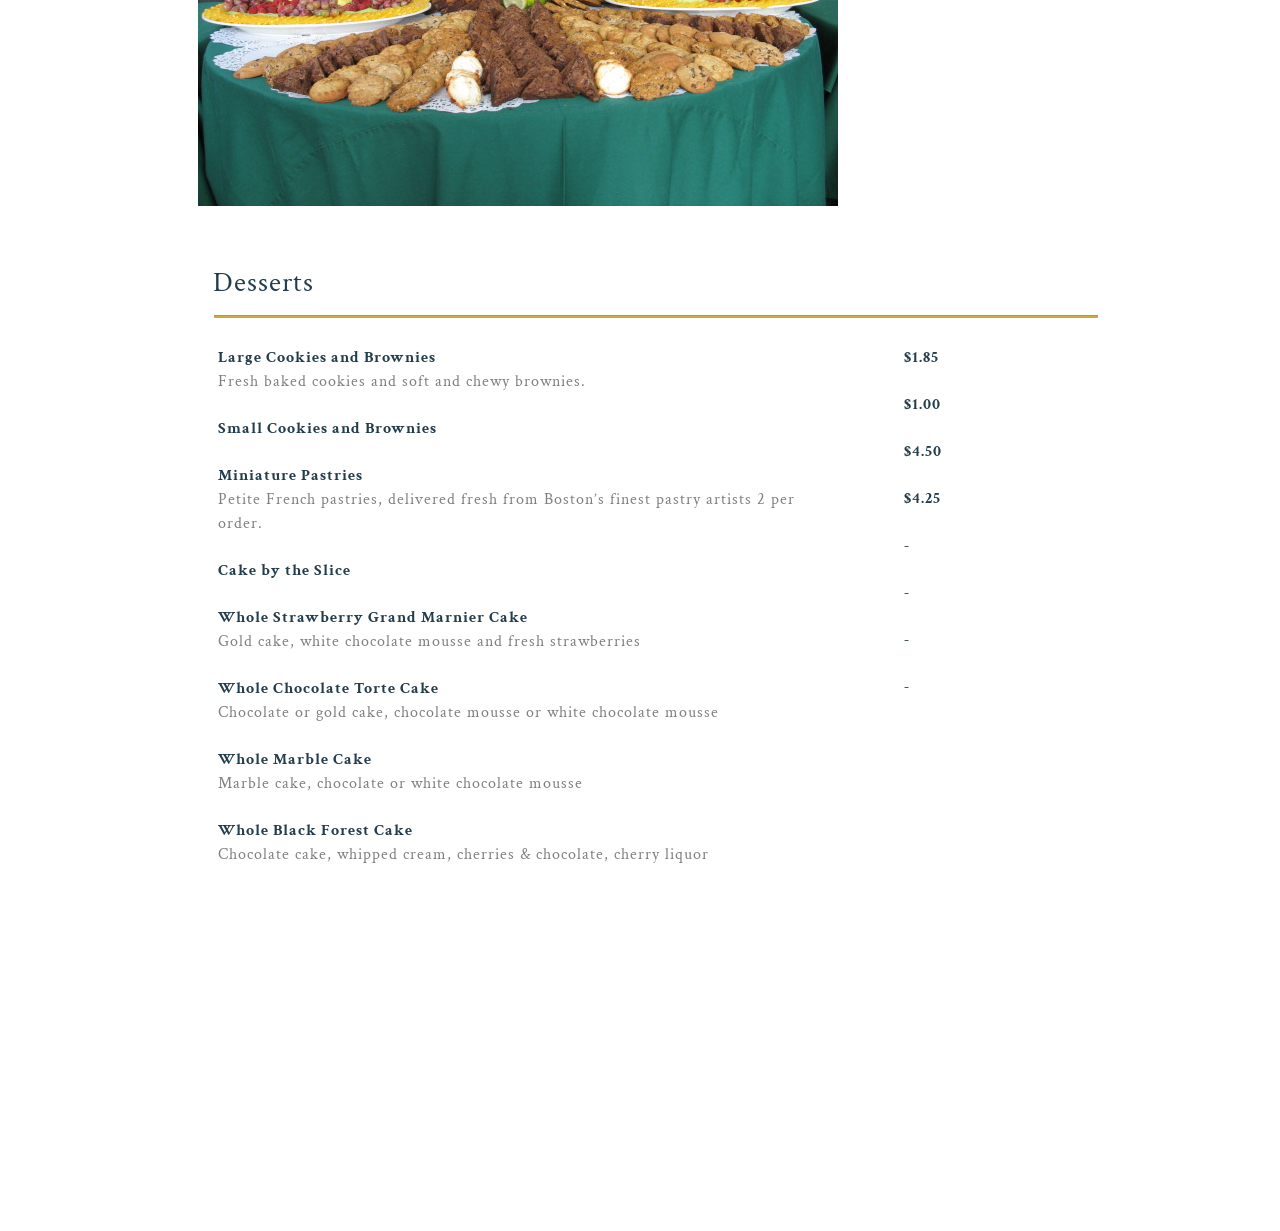
==== commit 2b0823af: "format menu" ====
--- a/corporate-menu.html
+++ b/corporate-menu.html
@@ -1672,7 +1672,7 @@
 
 
     <!-- Lunchtime Fare section, 2 column: Soups -->
-    <img class="img-fluid" src="img/soup.jpg" alt="soup">
+    <img class="img-fluid" src="img/soup.jpg" alt="">
     <h5 class="menu-header">Soups</h5>
     <hr>
     <div class="row row-eq-height">
@@ -1736,7 +1736,6 @@
 
     <!-- Lunchtime Fare section, 1 column: Stationary Trays and Snacks -->
     <img class="img-fluid" src="img/stationary-display.jpg" alt="">
-
     <h3 class="menu-header">Stationary Trays and Snacks</h3>
     <hr>
 
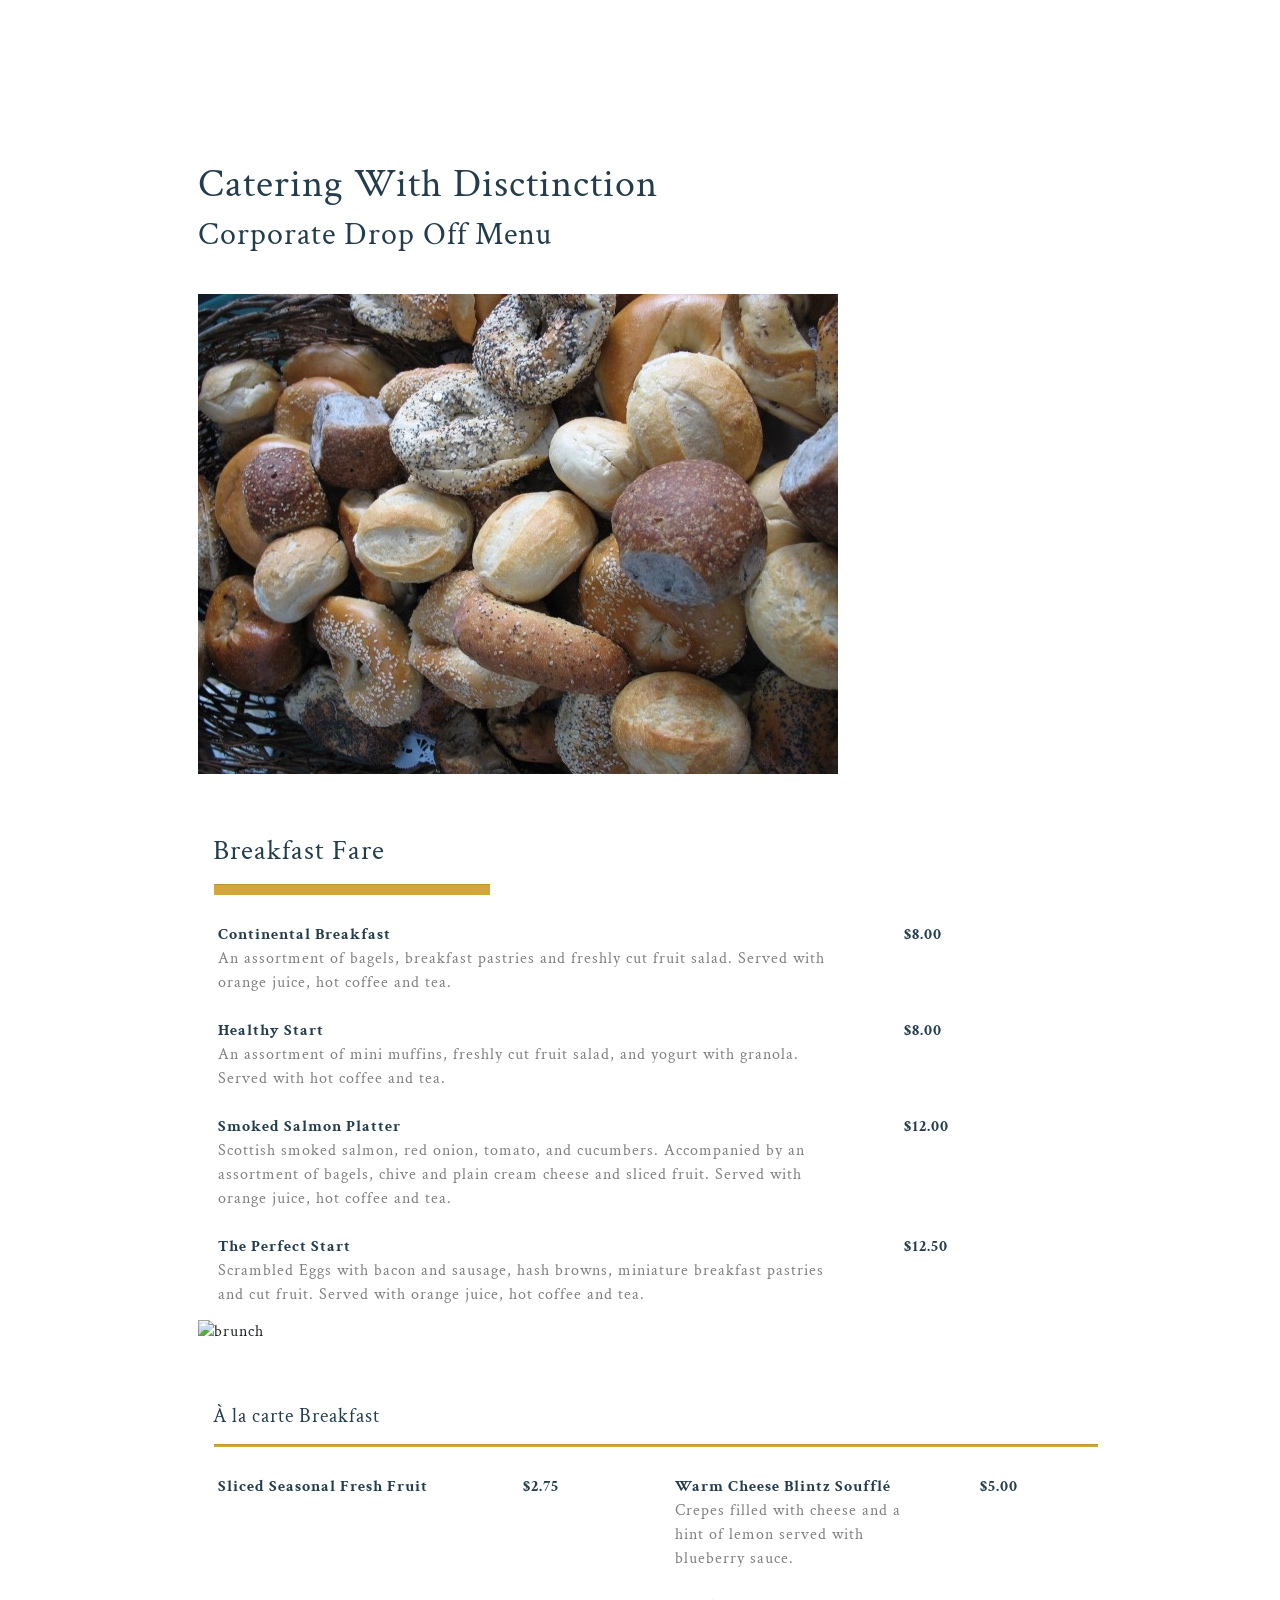
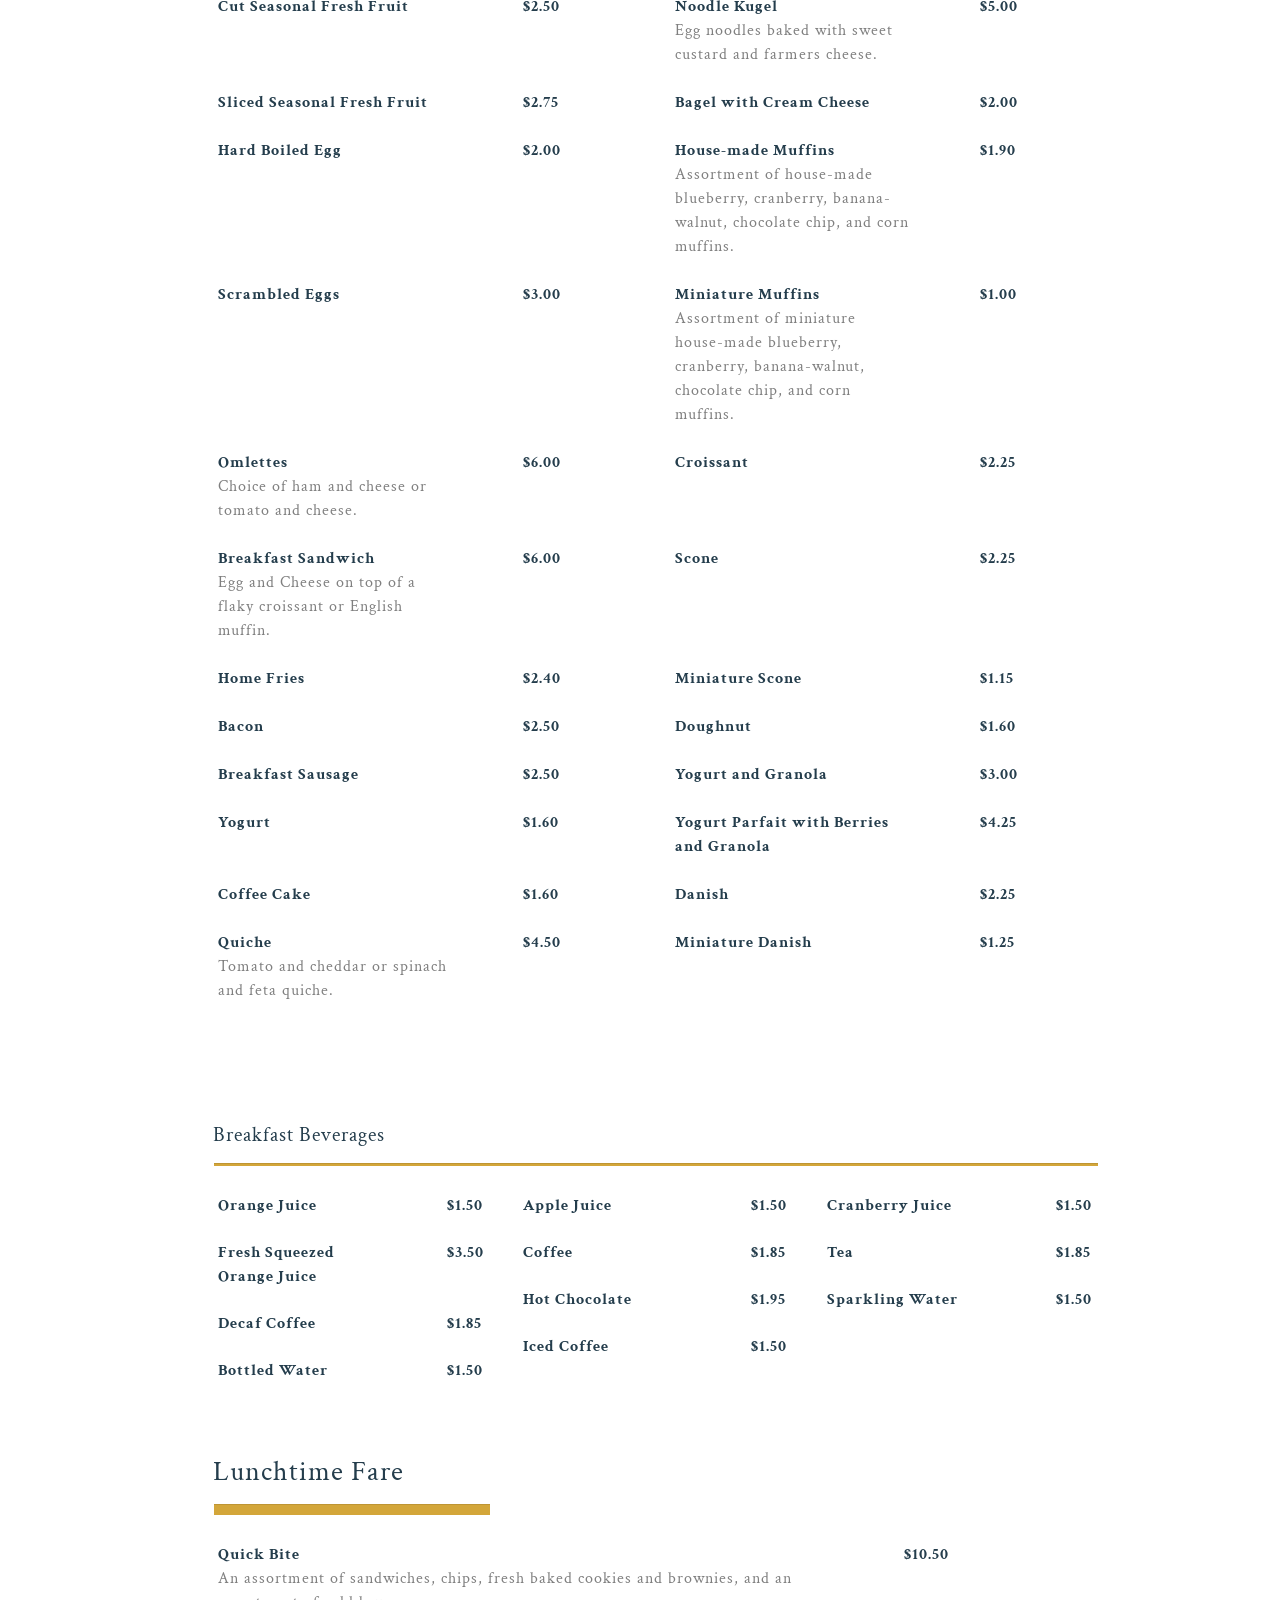
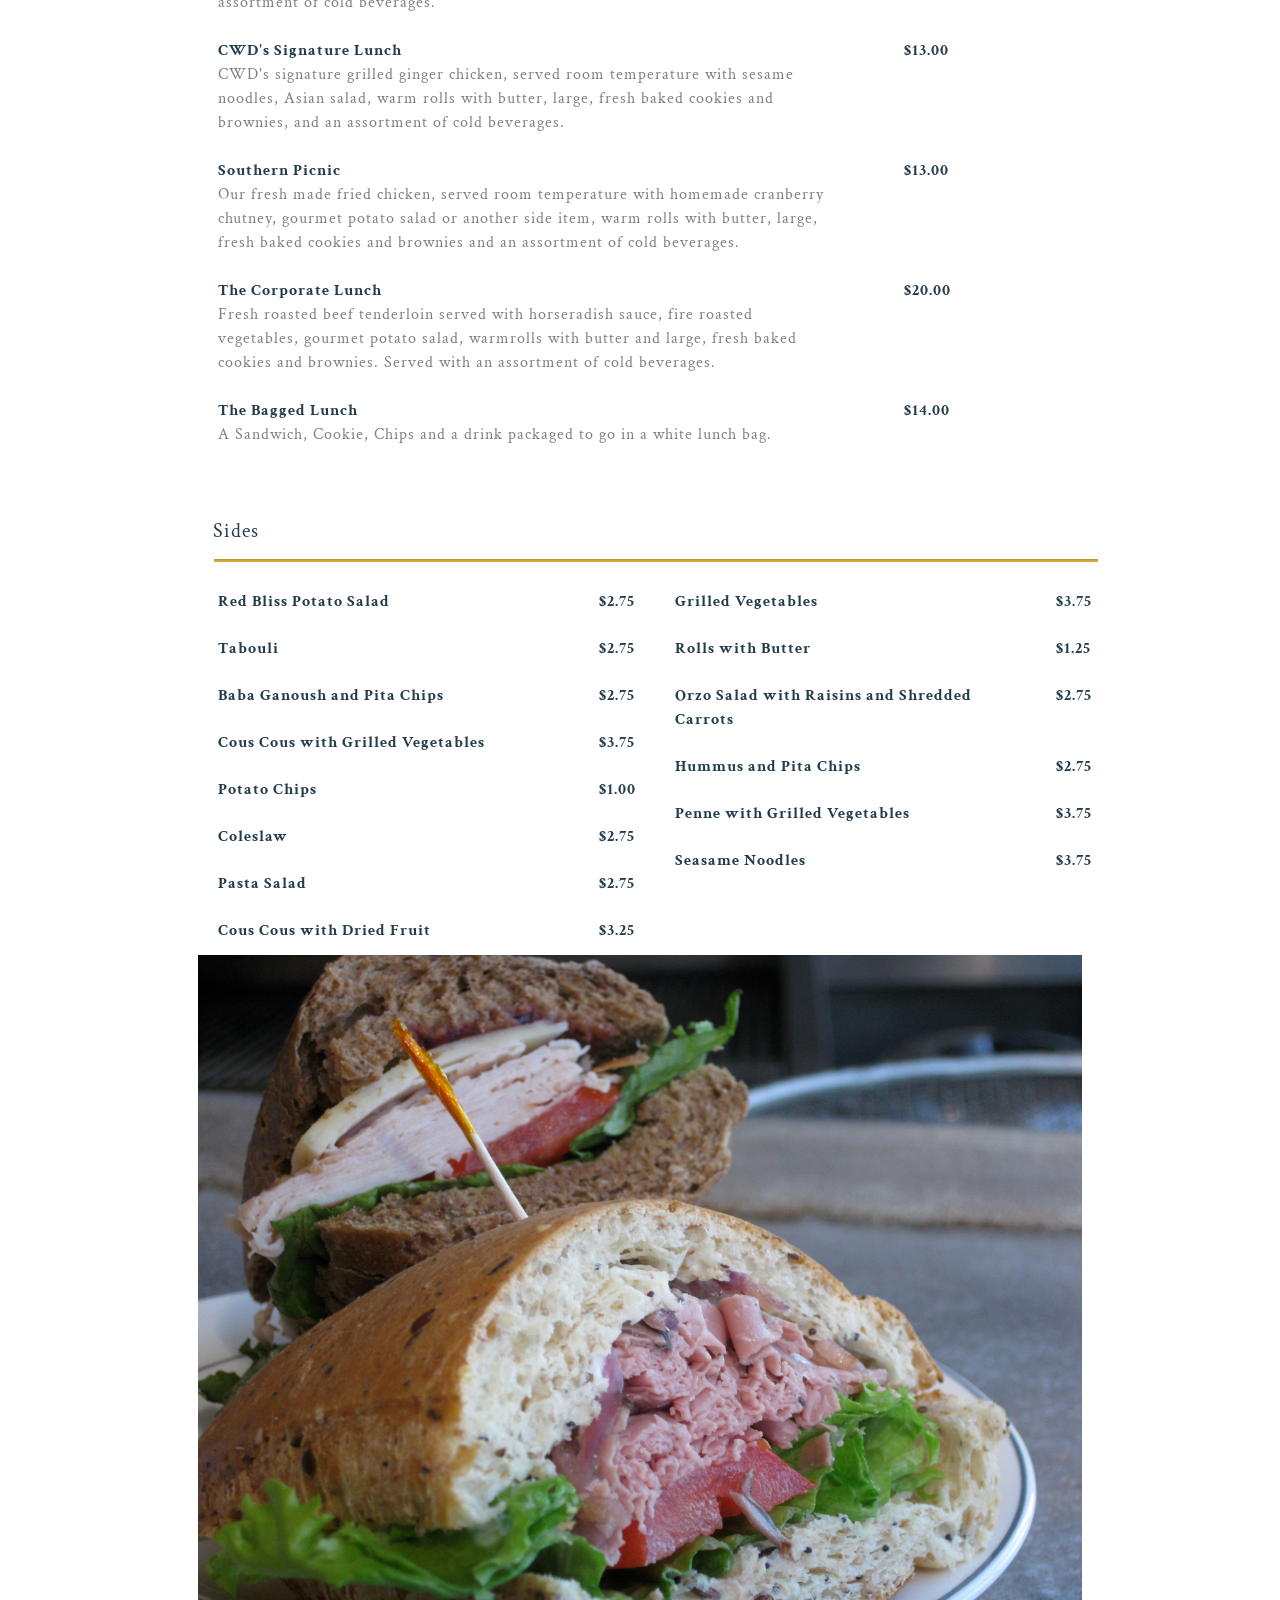
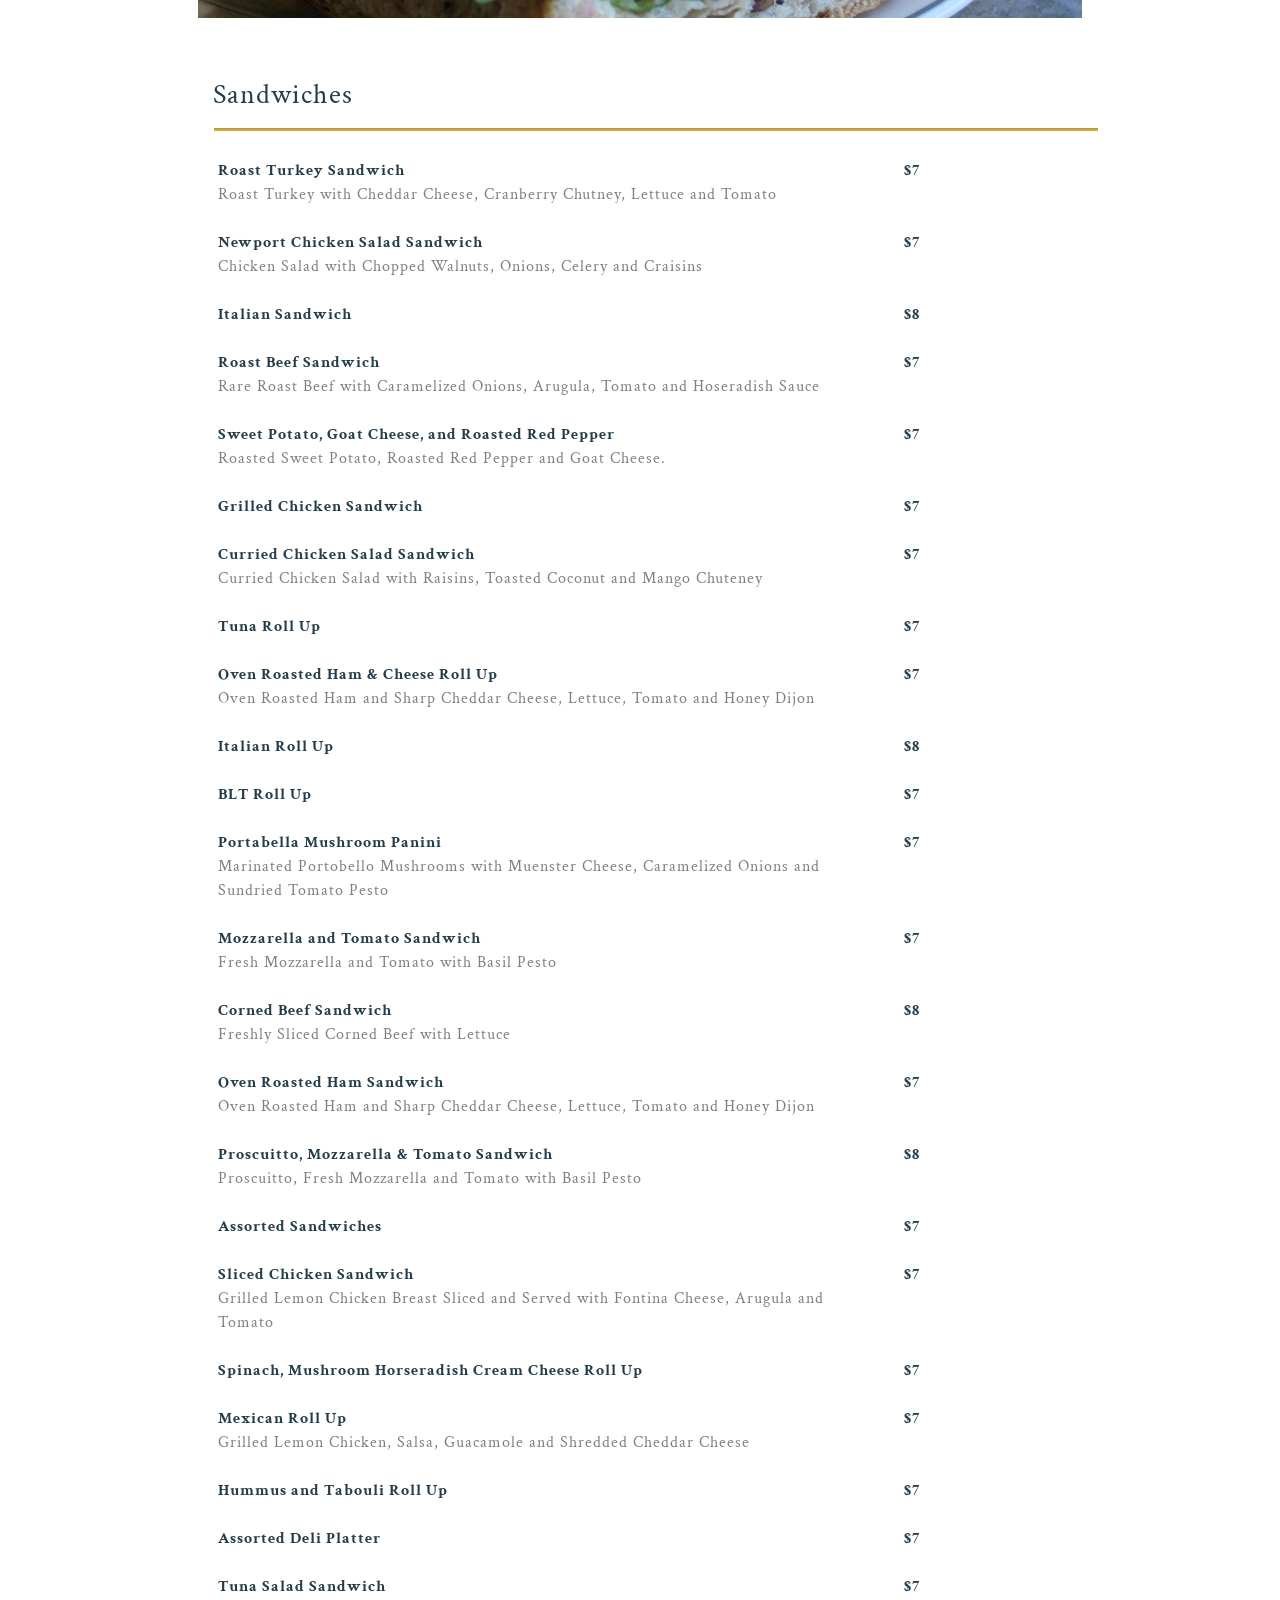
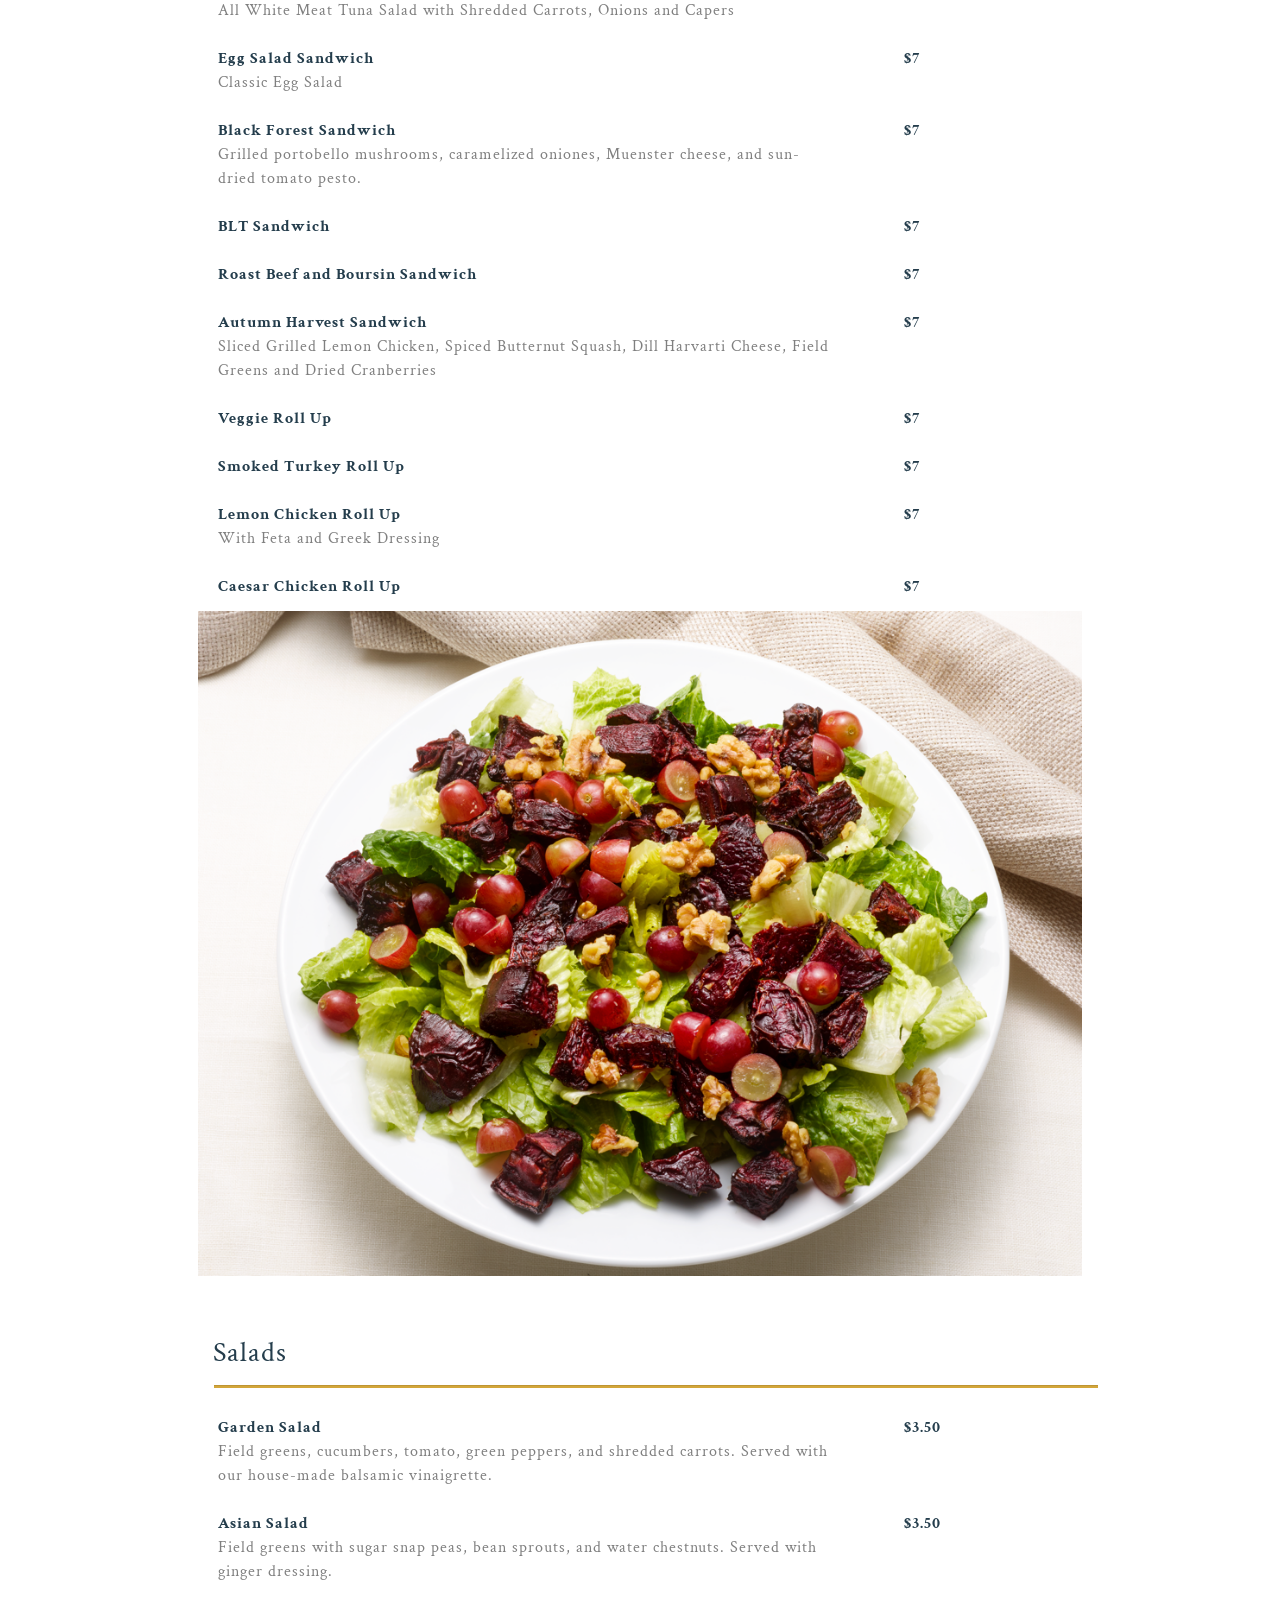
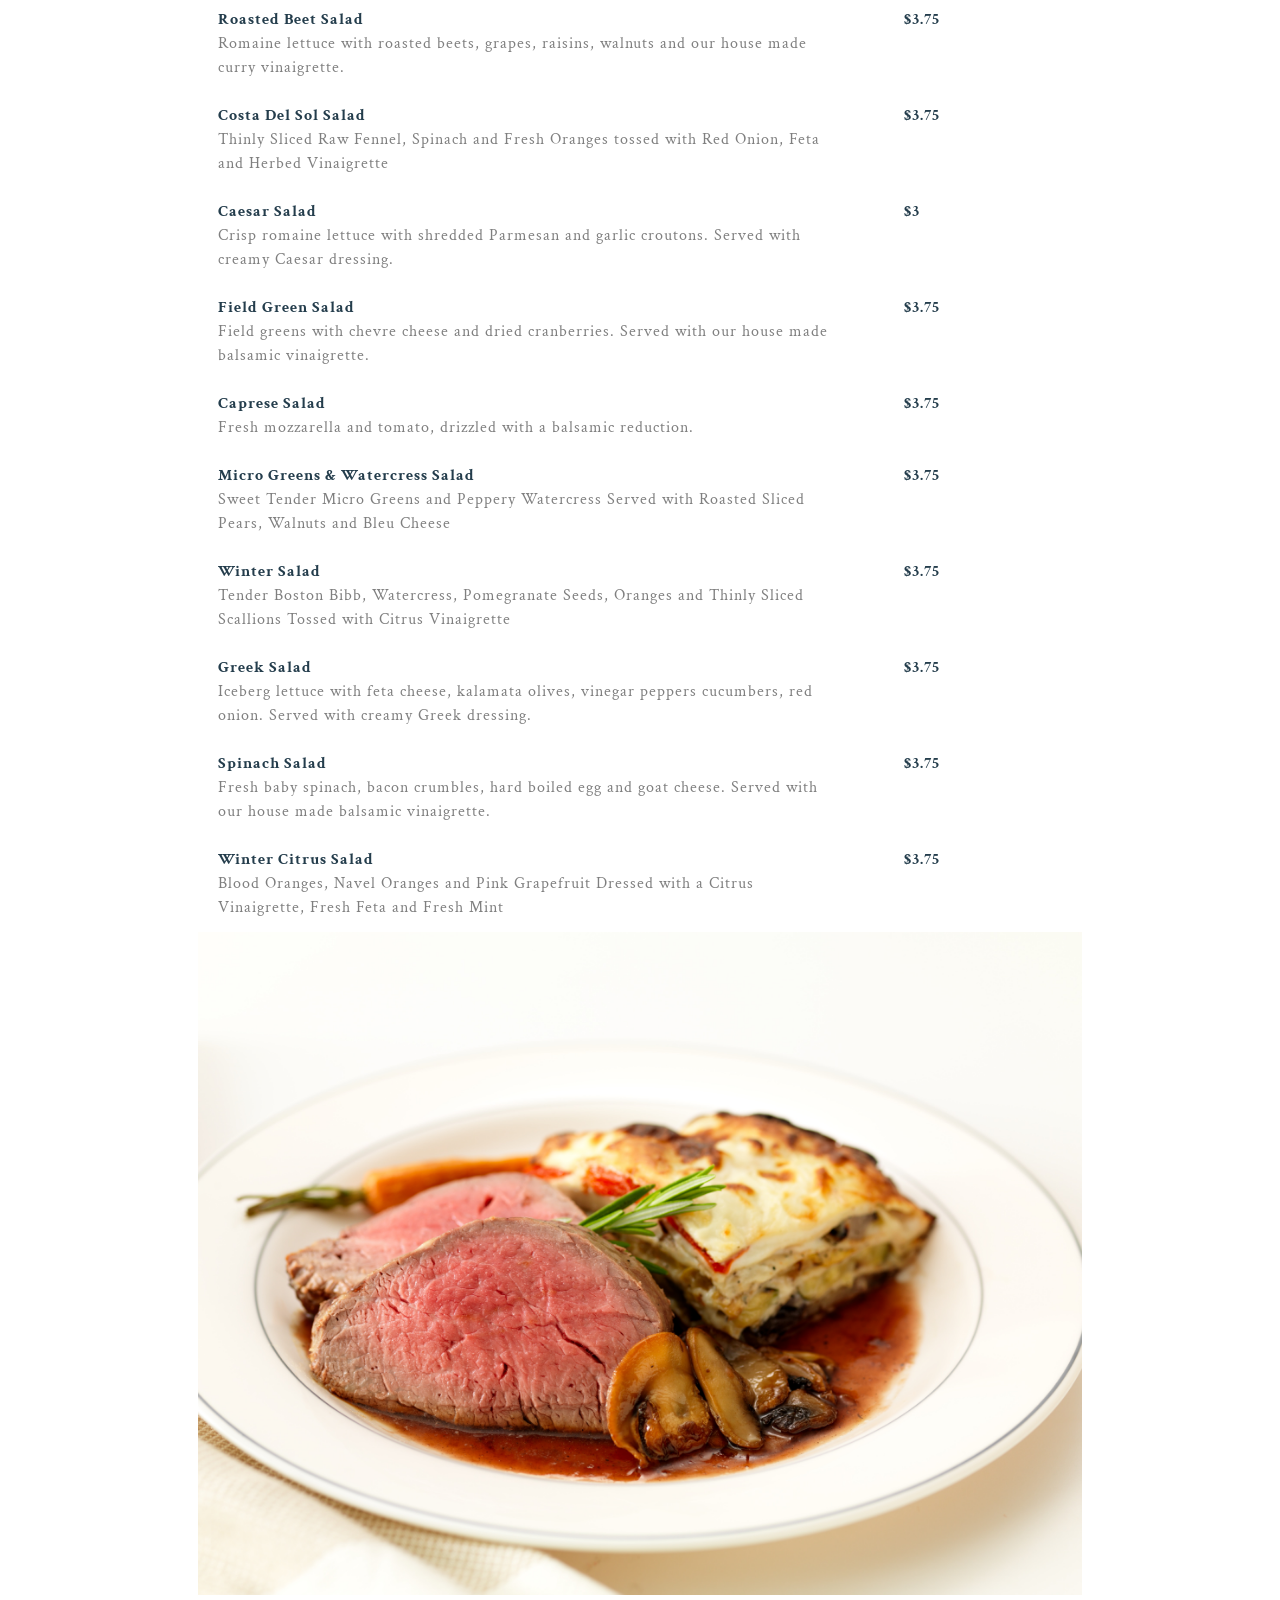
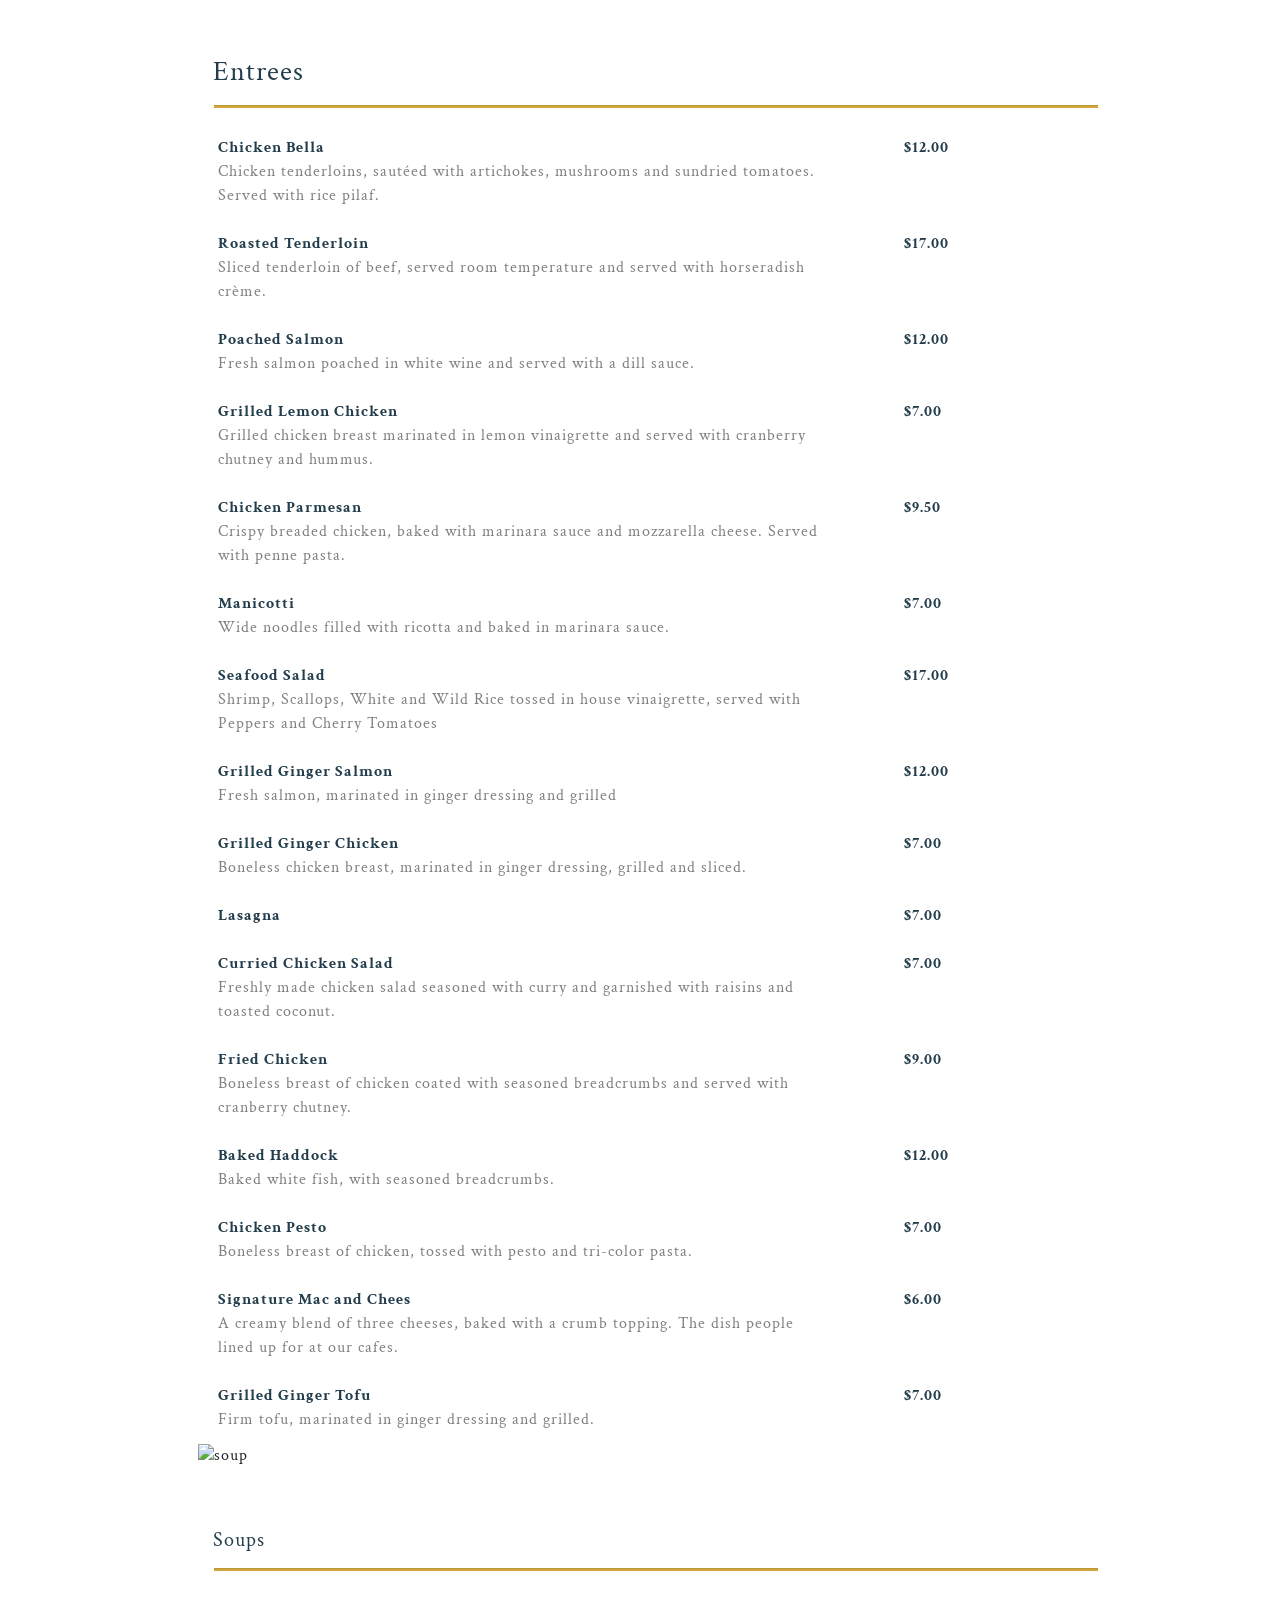
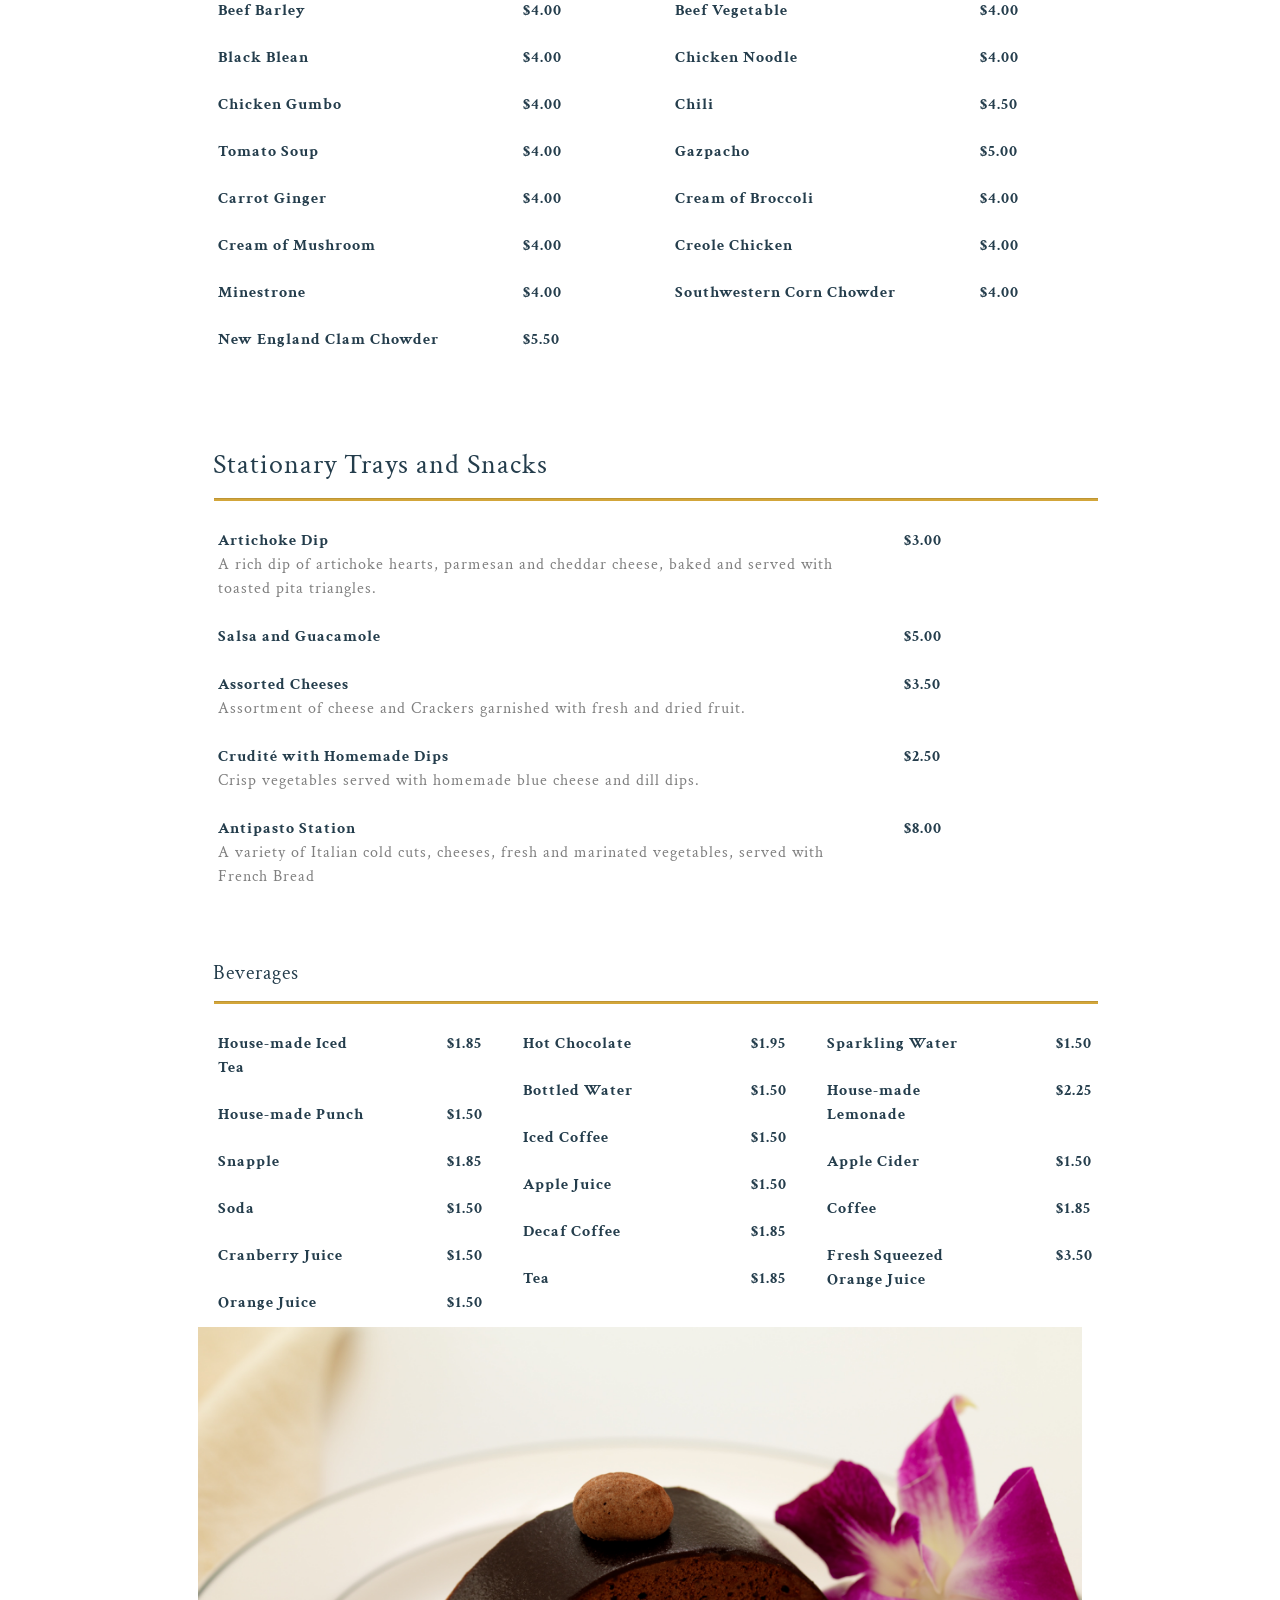
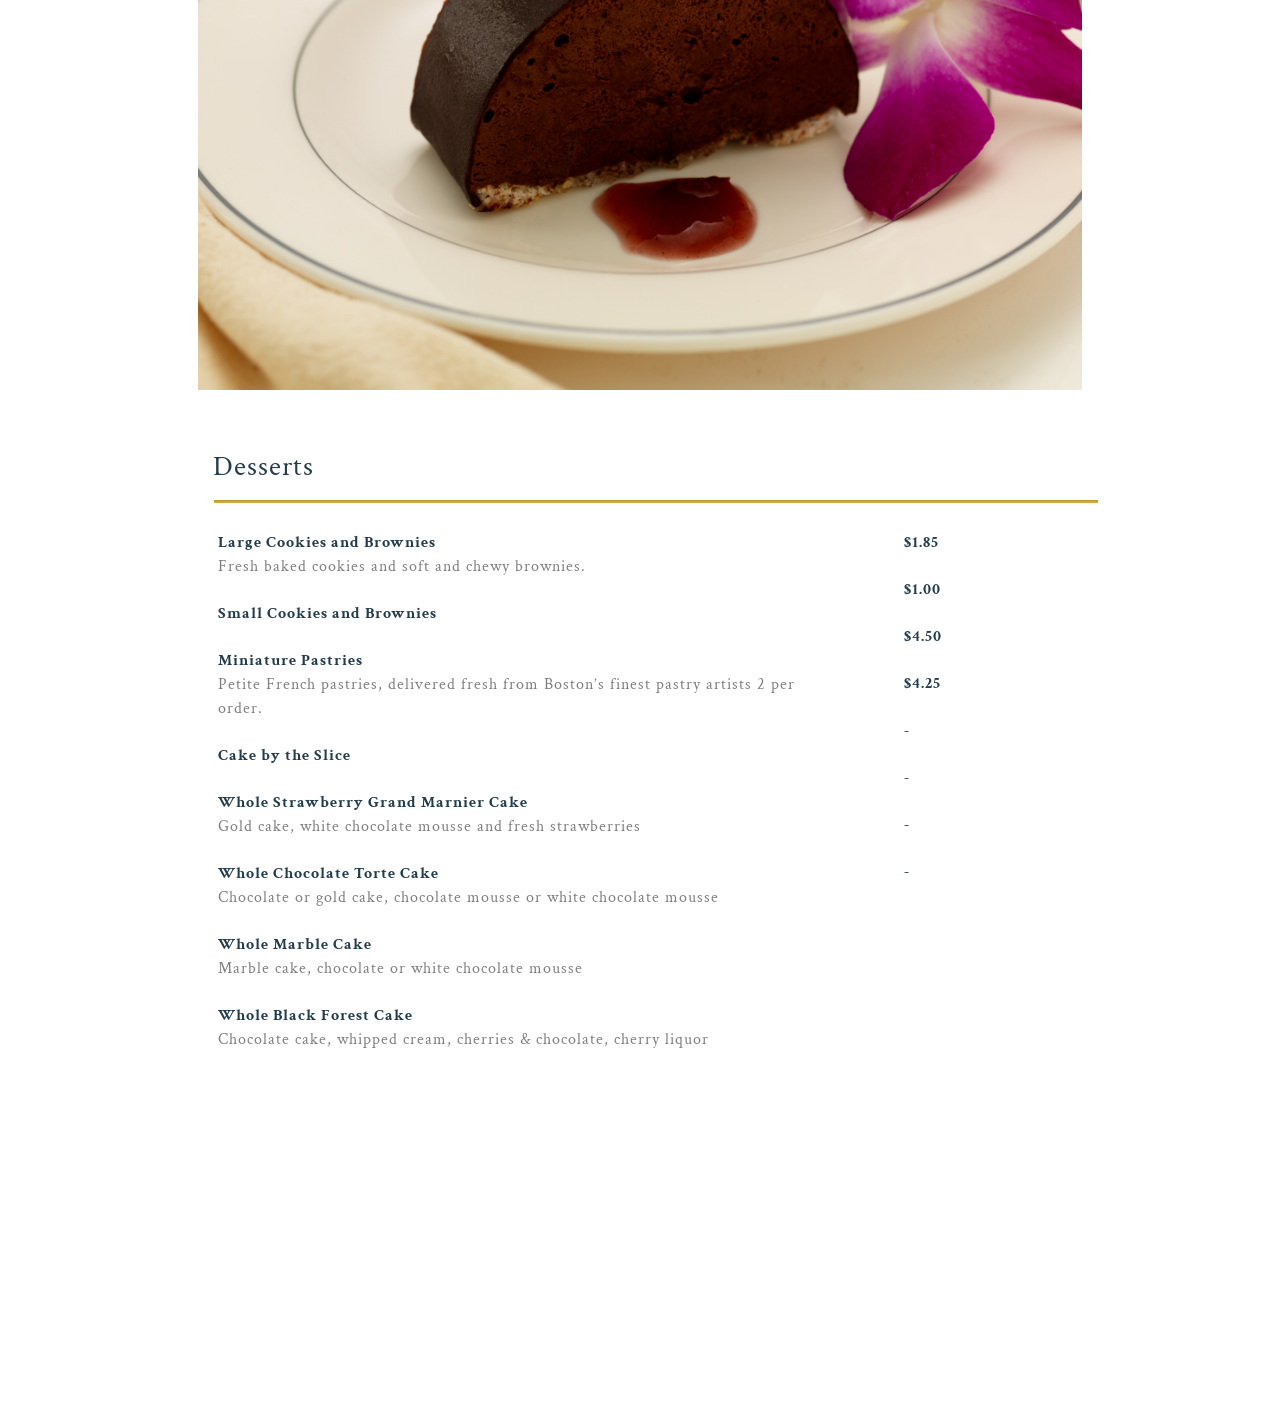
==== commit 4c3764c2: "add alt tag" ====
--- a/corporate-menu.html
+++ b/corporate-menu.html
@@ -103,7 +103,7 @@
     </div>
 
     <!-- NEW: Breakfast Fare section, 2 column: À la carte Breakfast -->
-    <img class="img-fluid" src="img/brunch.jpg" alt="">
+    <img class="img-fluid" src="img/brunch.jpg" alt="brunch">
     <h5 class="menu-header">À la carte Breakfast</h5>
     <hr>
     <div class="row row-eq-height">
@@ -1672,7 +1672,7 @@
 
 
     <!-- Lunchtime Fare section, 2 column: Soups -->
-    <img class="img-fluid" src="img/soup.jpg" alt="">
+    <img class="img-fluid" src="img/soup.jpg" alt="soup">
     <h5 class="menu-header">Soups</h5>
     <hr>
     <div class="row row-eq-height">
--- a/css/menus.css
+++ b/css/menus.css
@@ -79,3 +79,12 @@
 .social{
   padding: 12em;
 }
+
+.title{
+  padding-top: .5em;
+  font-size: 3em;
+}
+
+.logo{
+  margin-left: 30%;
+}
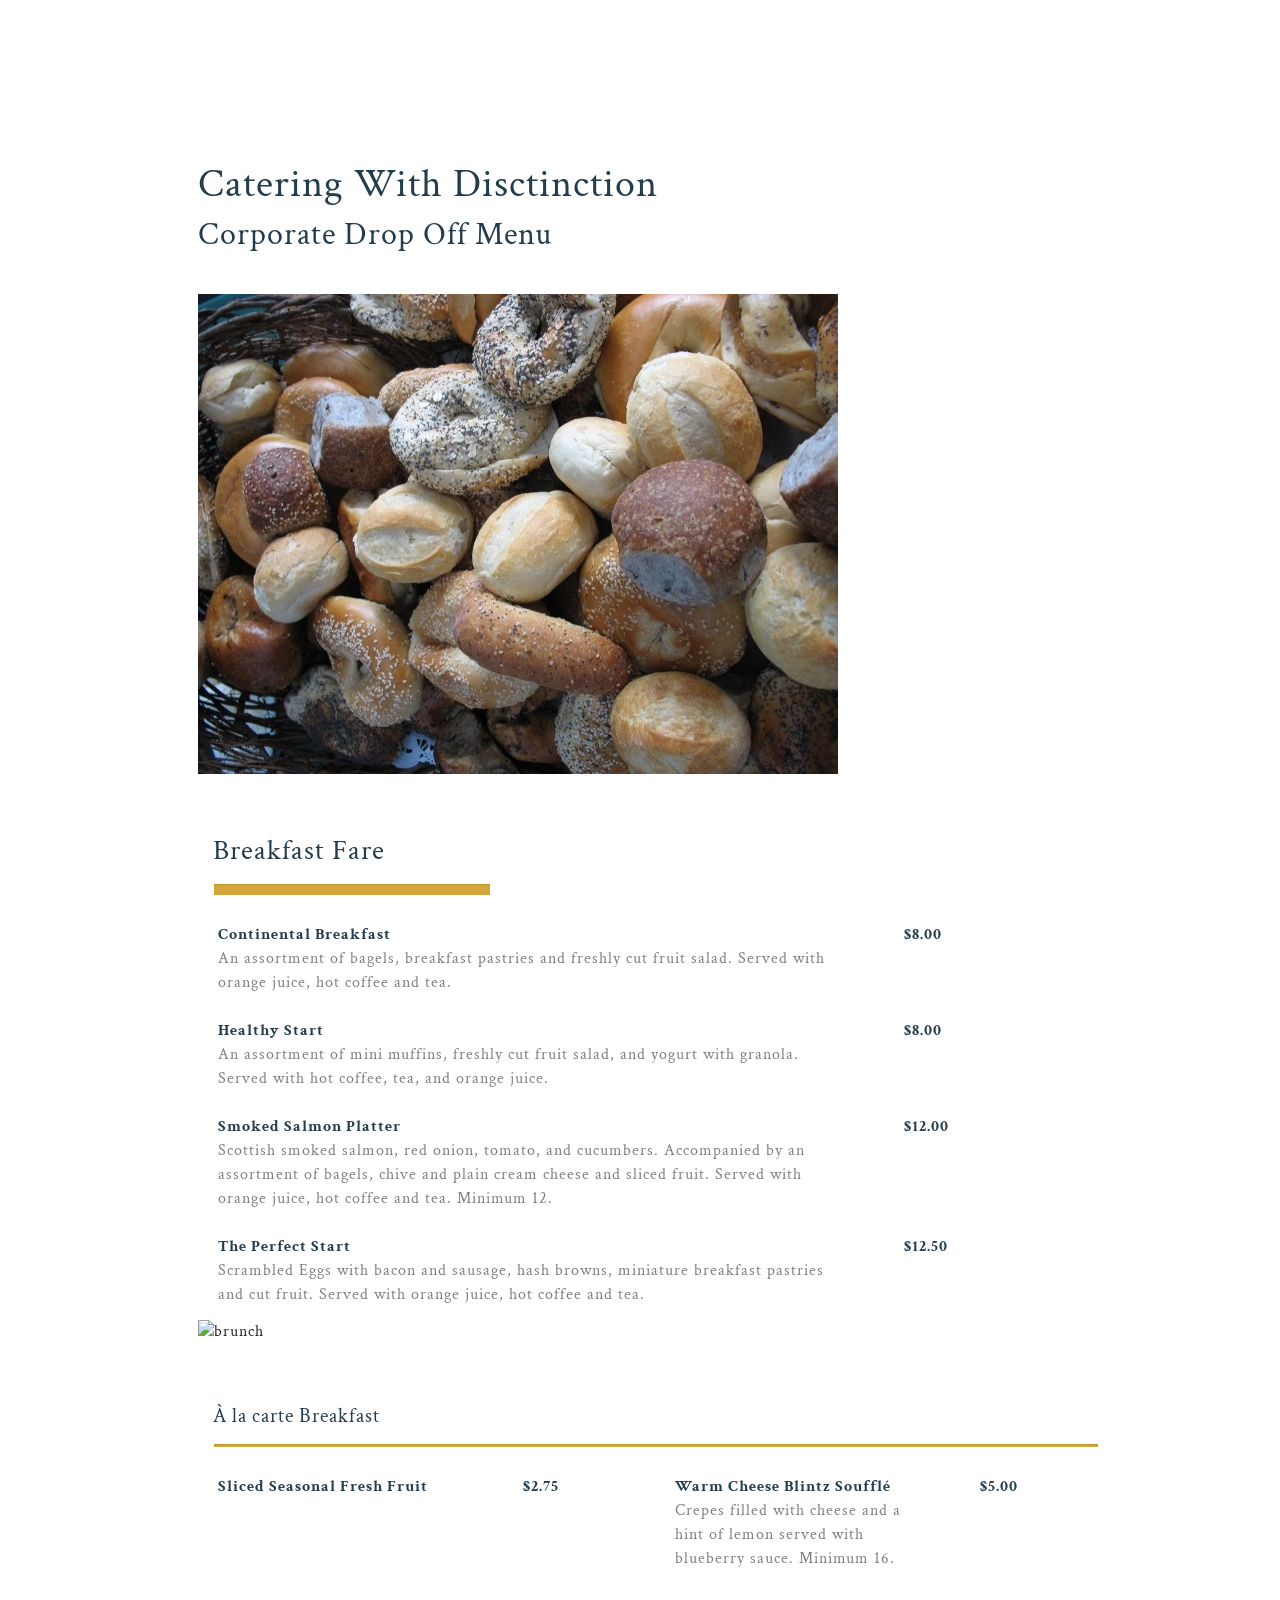
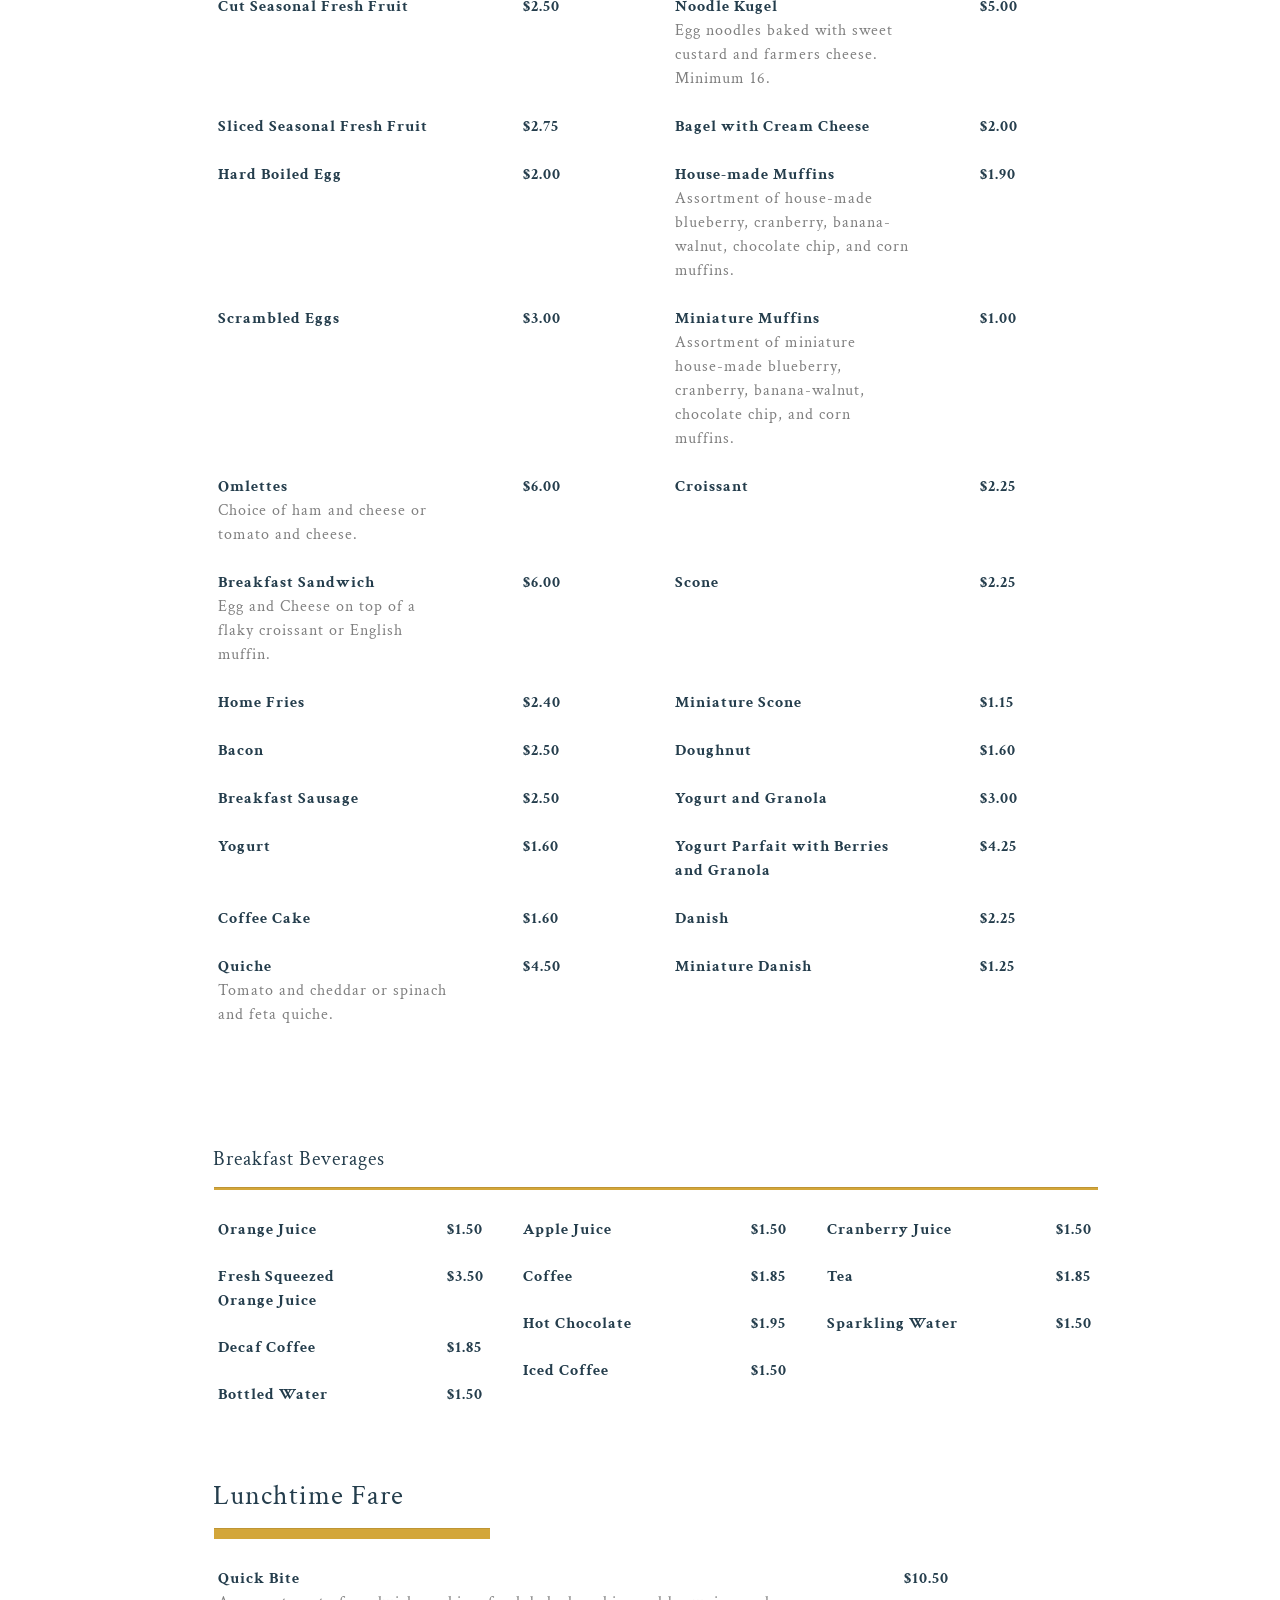
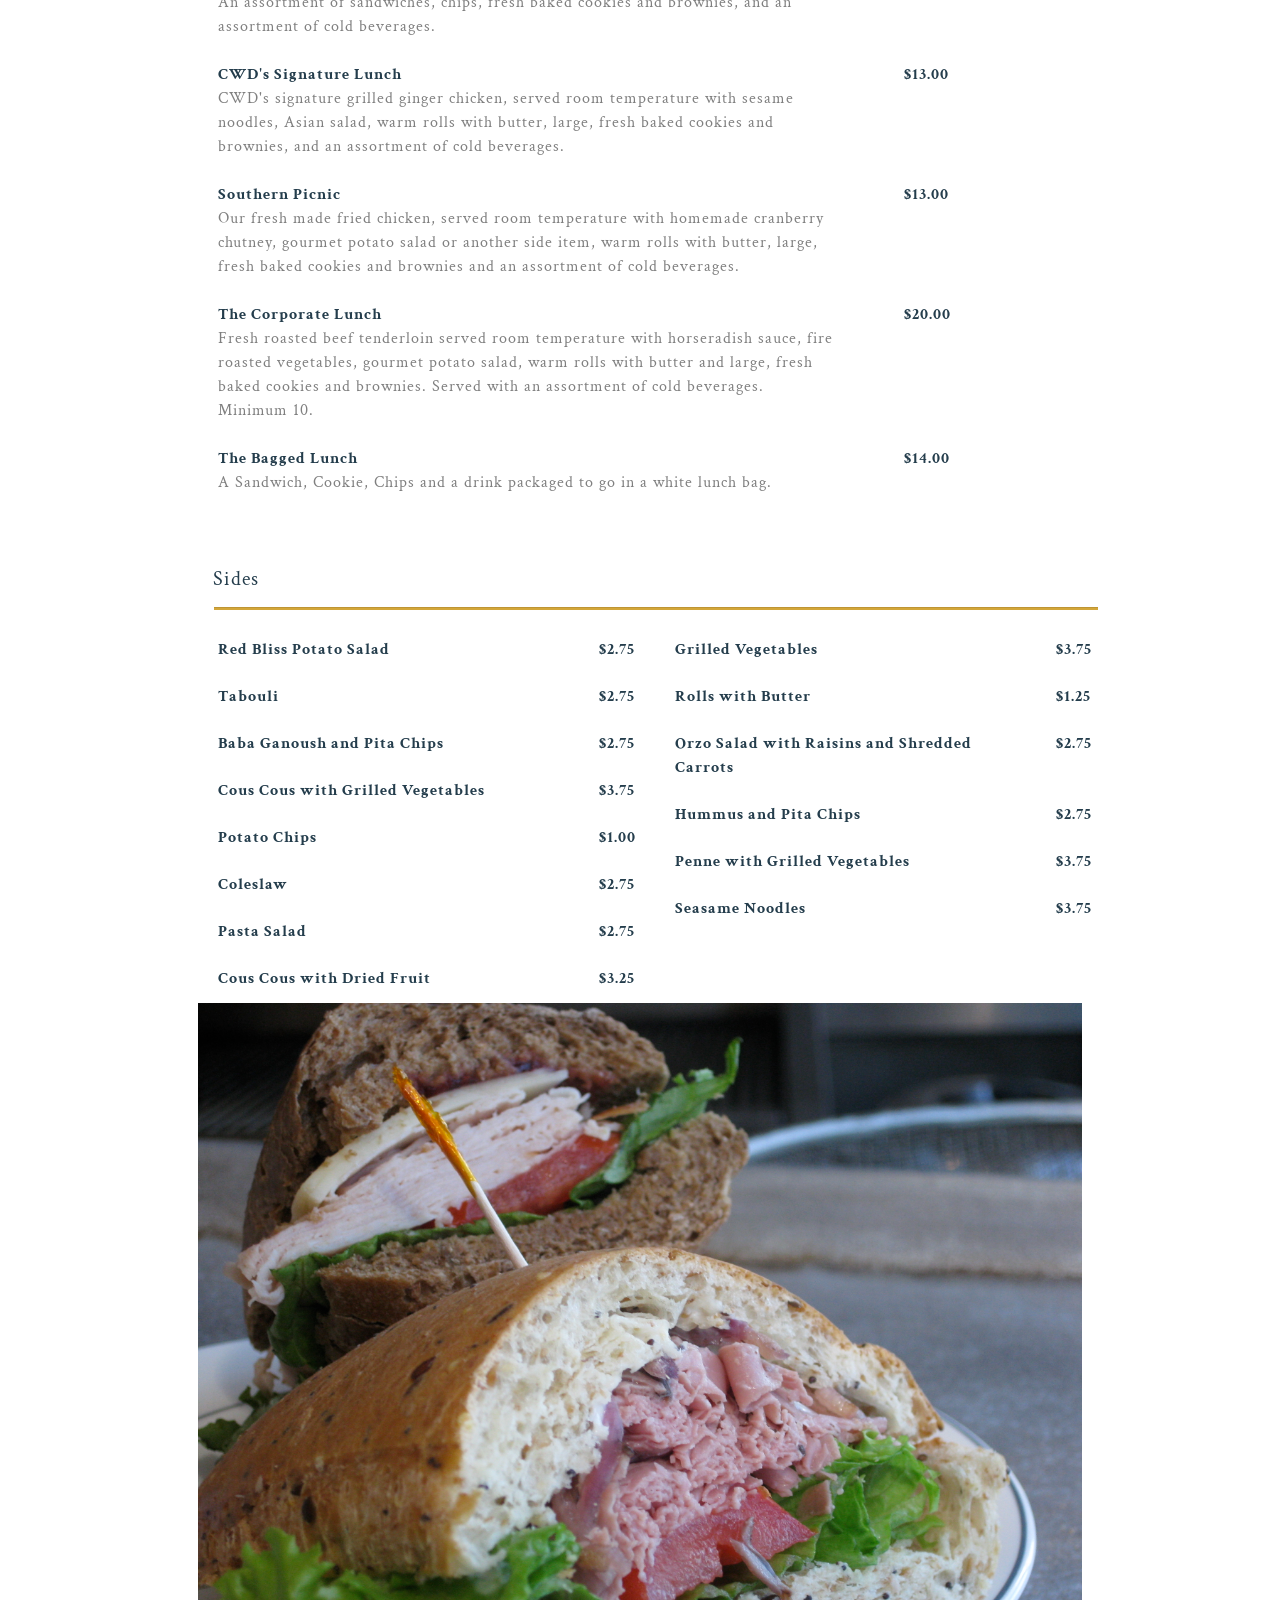
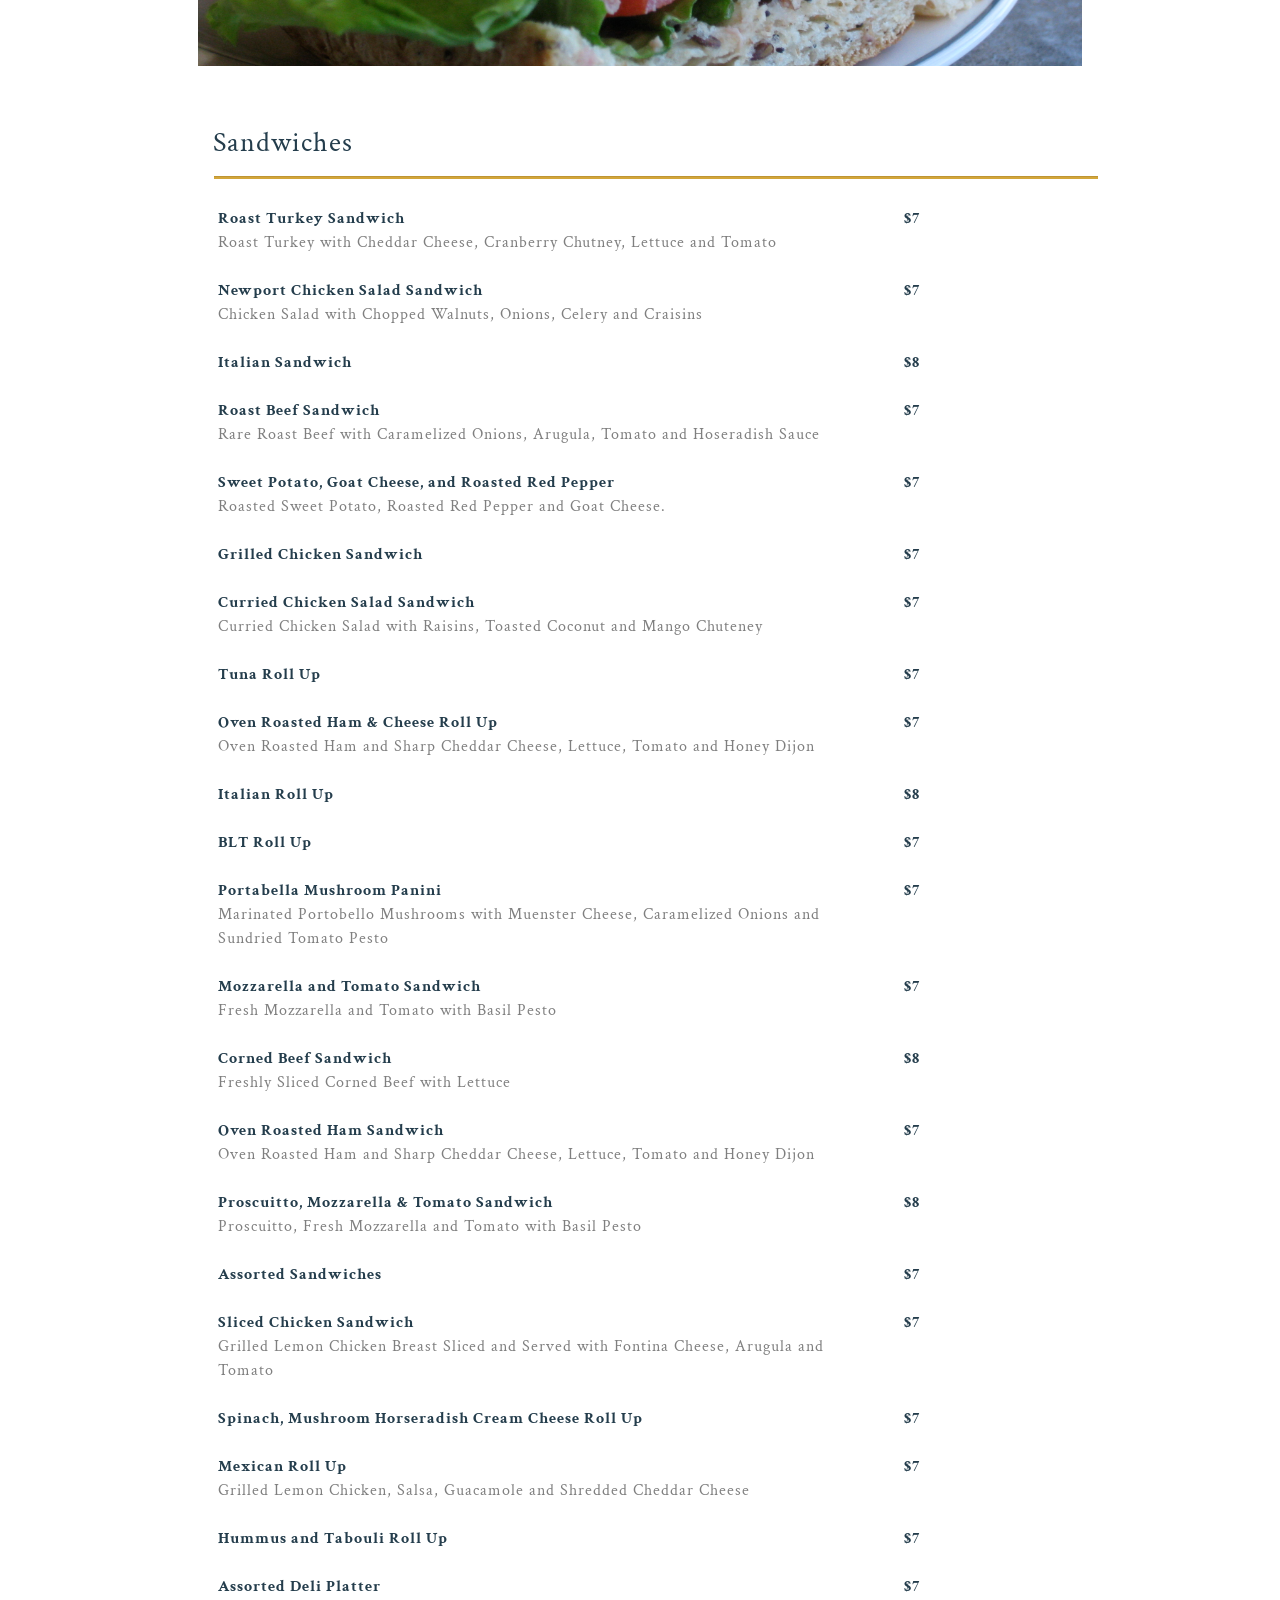
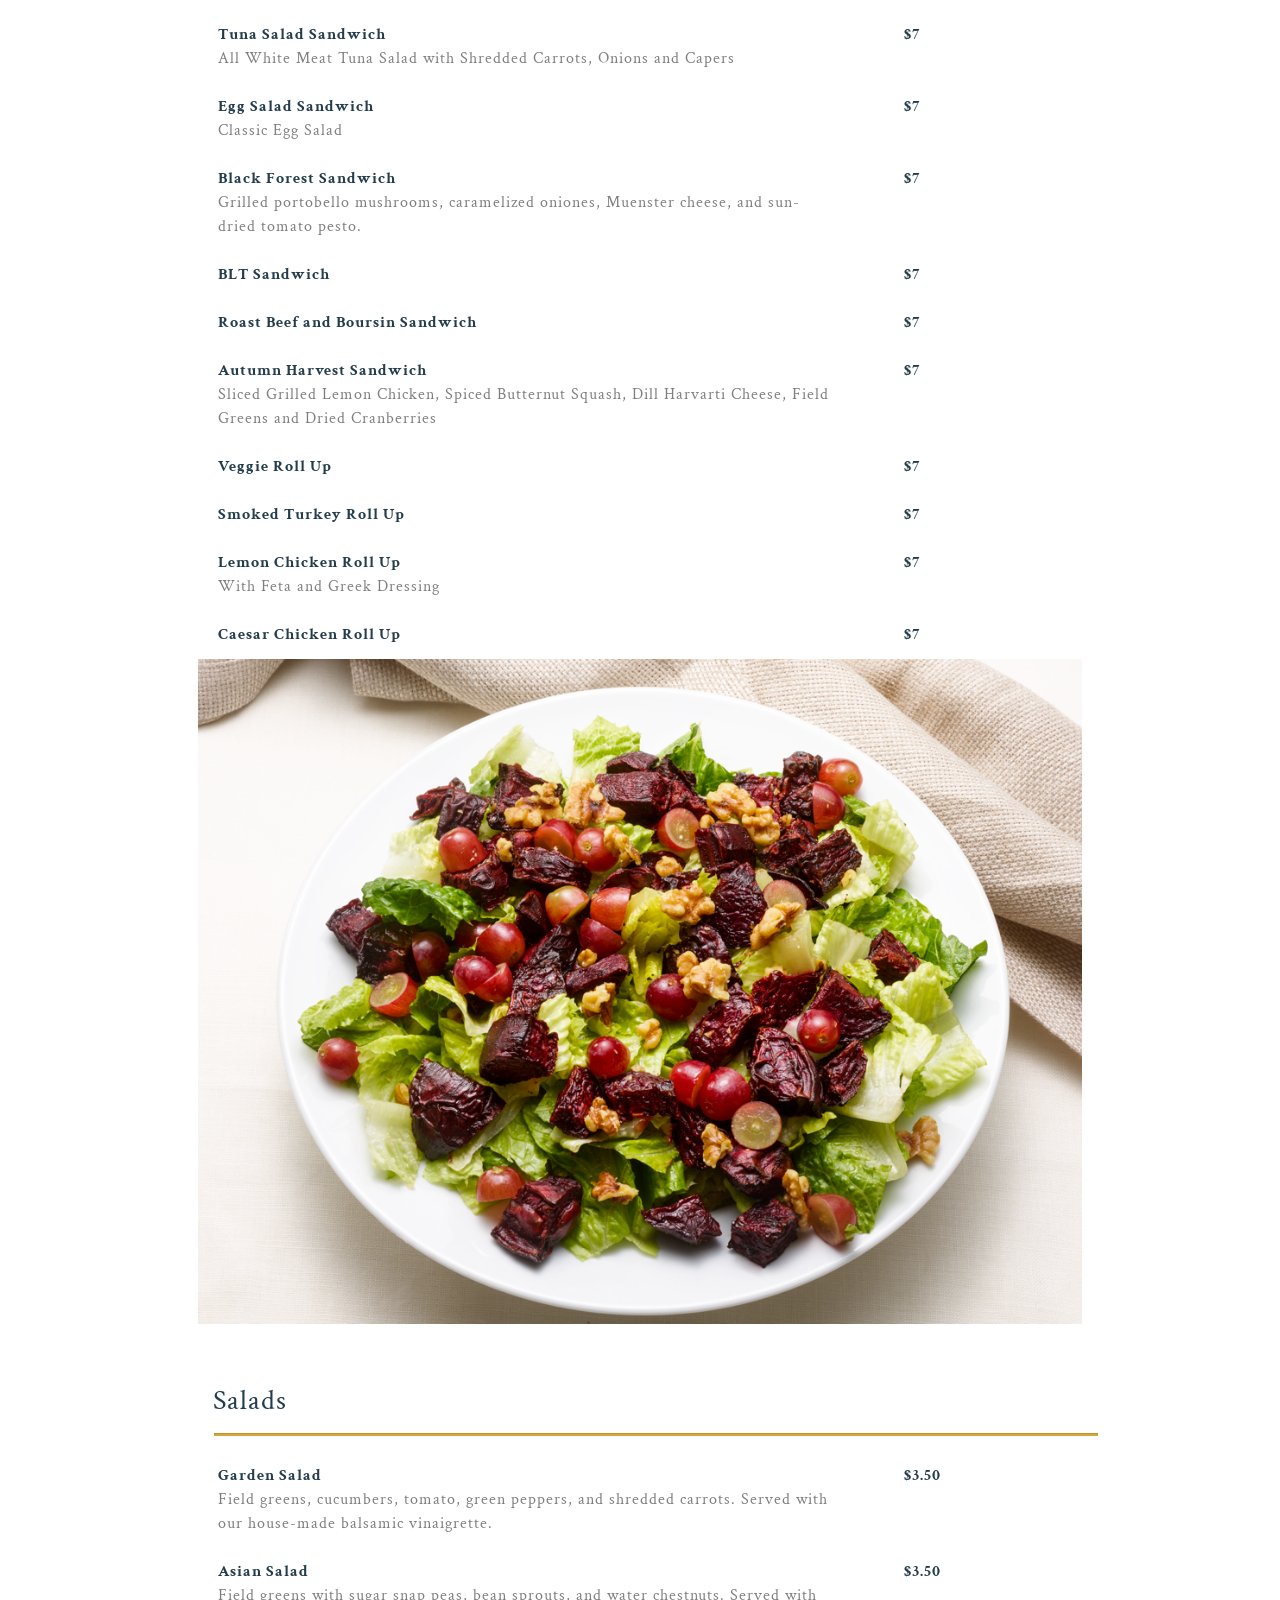
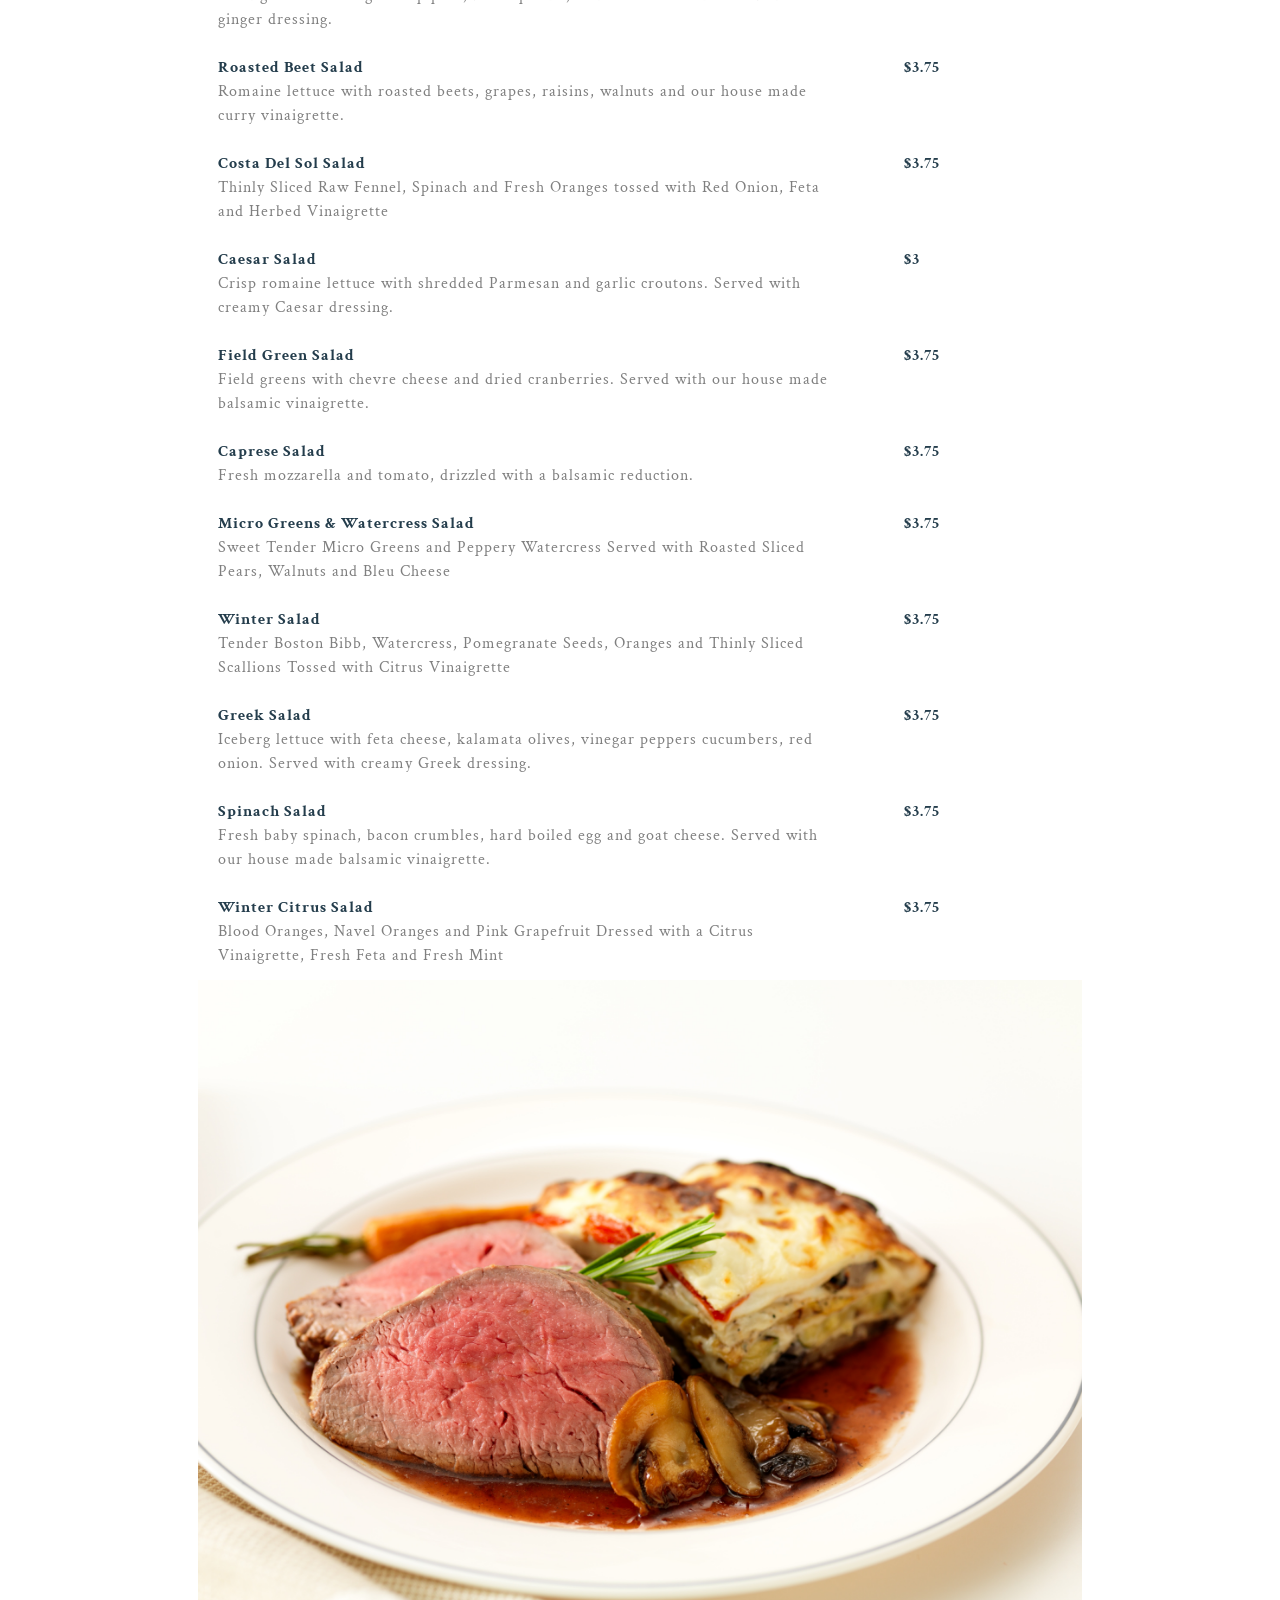
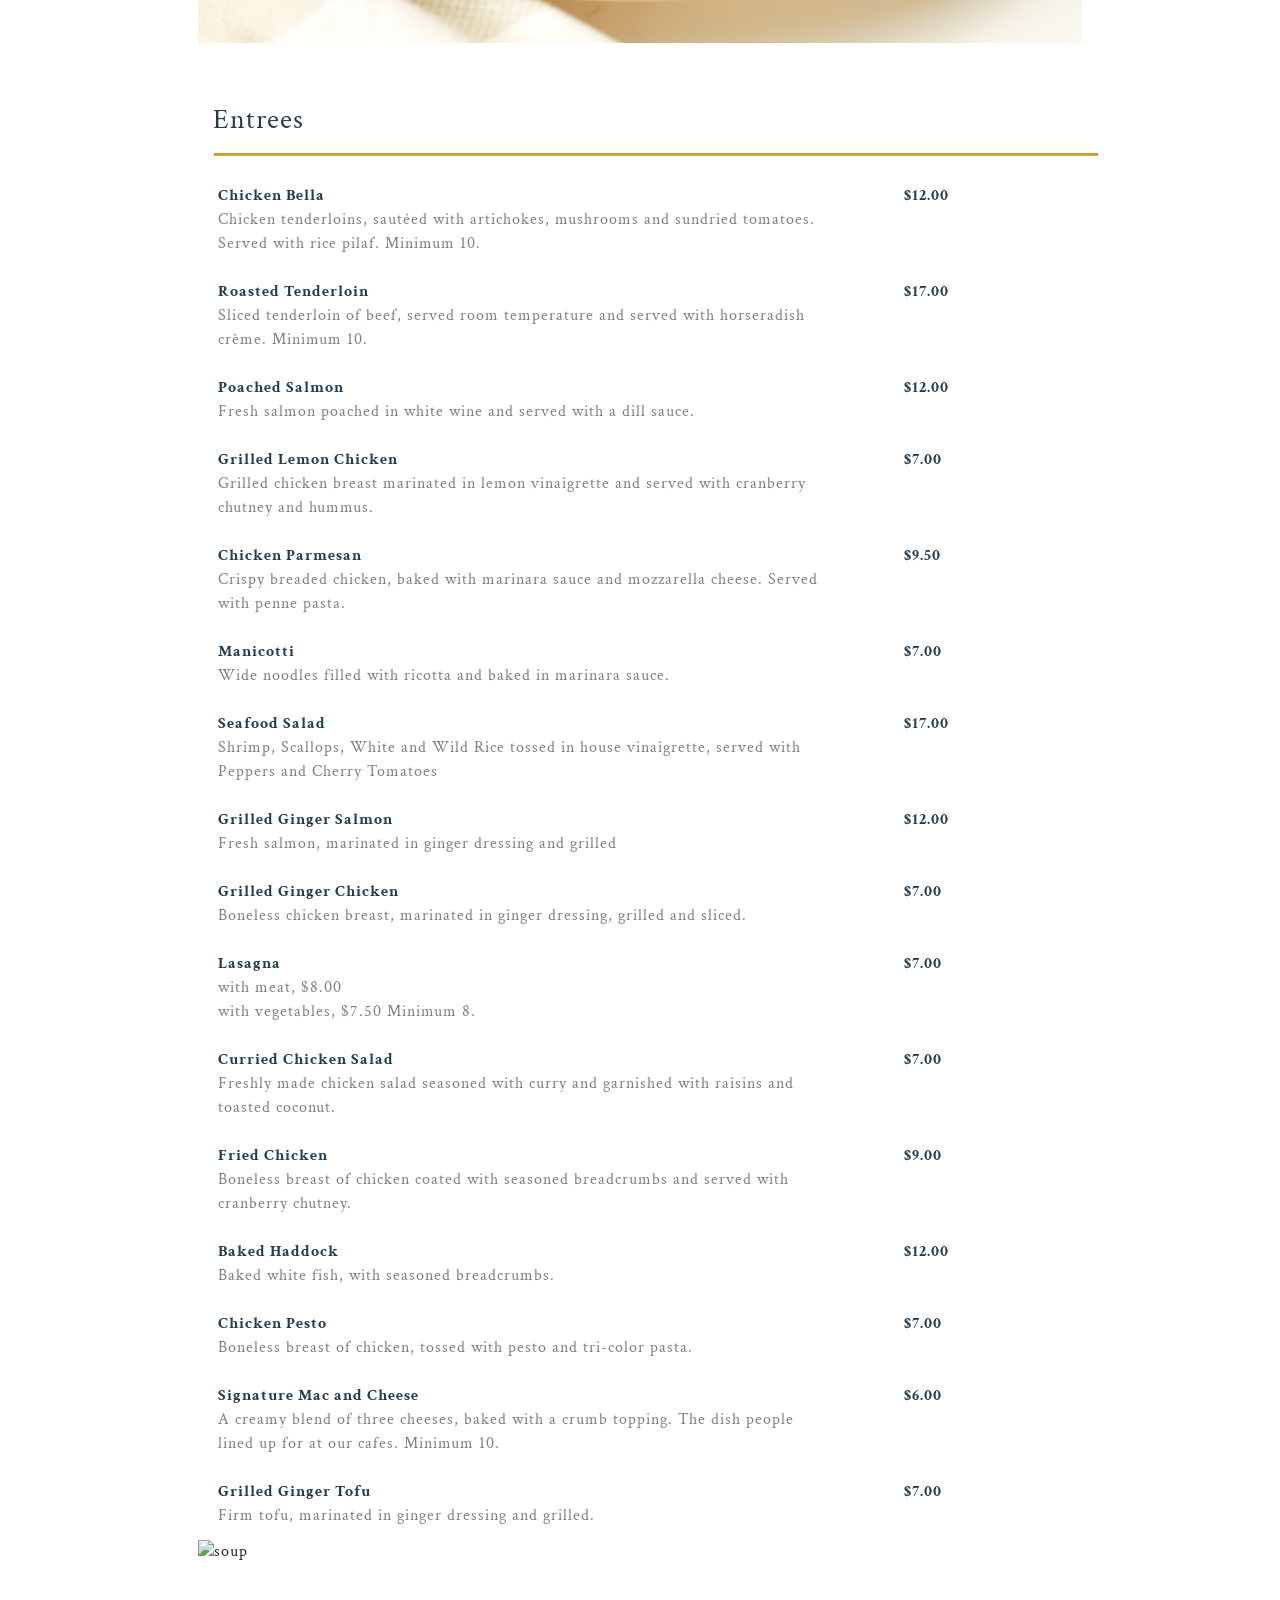
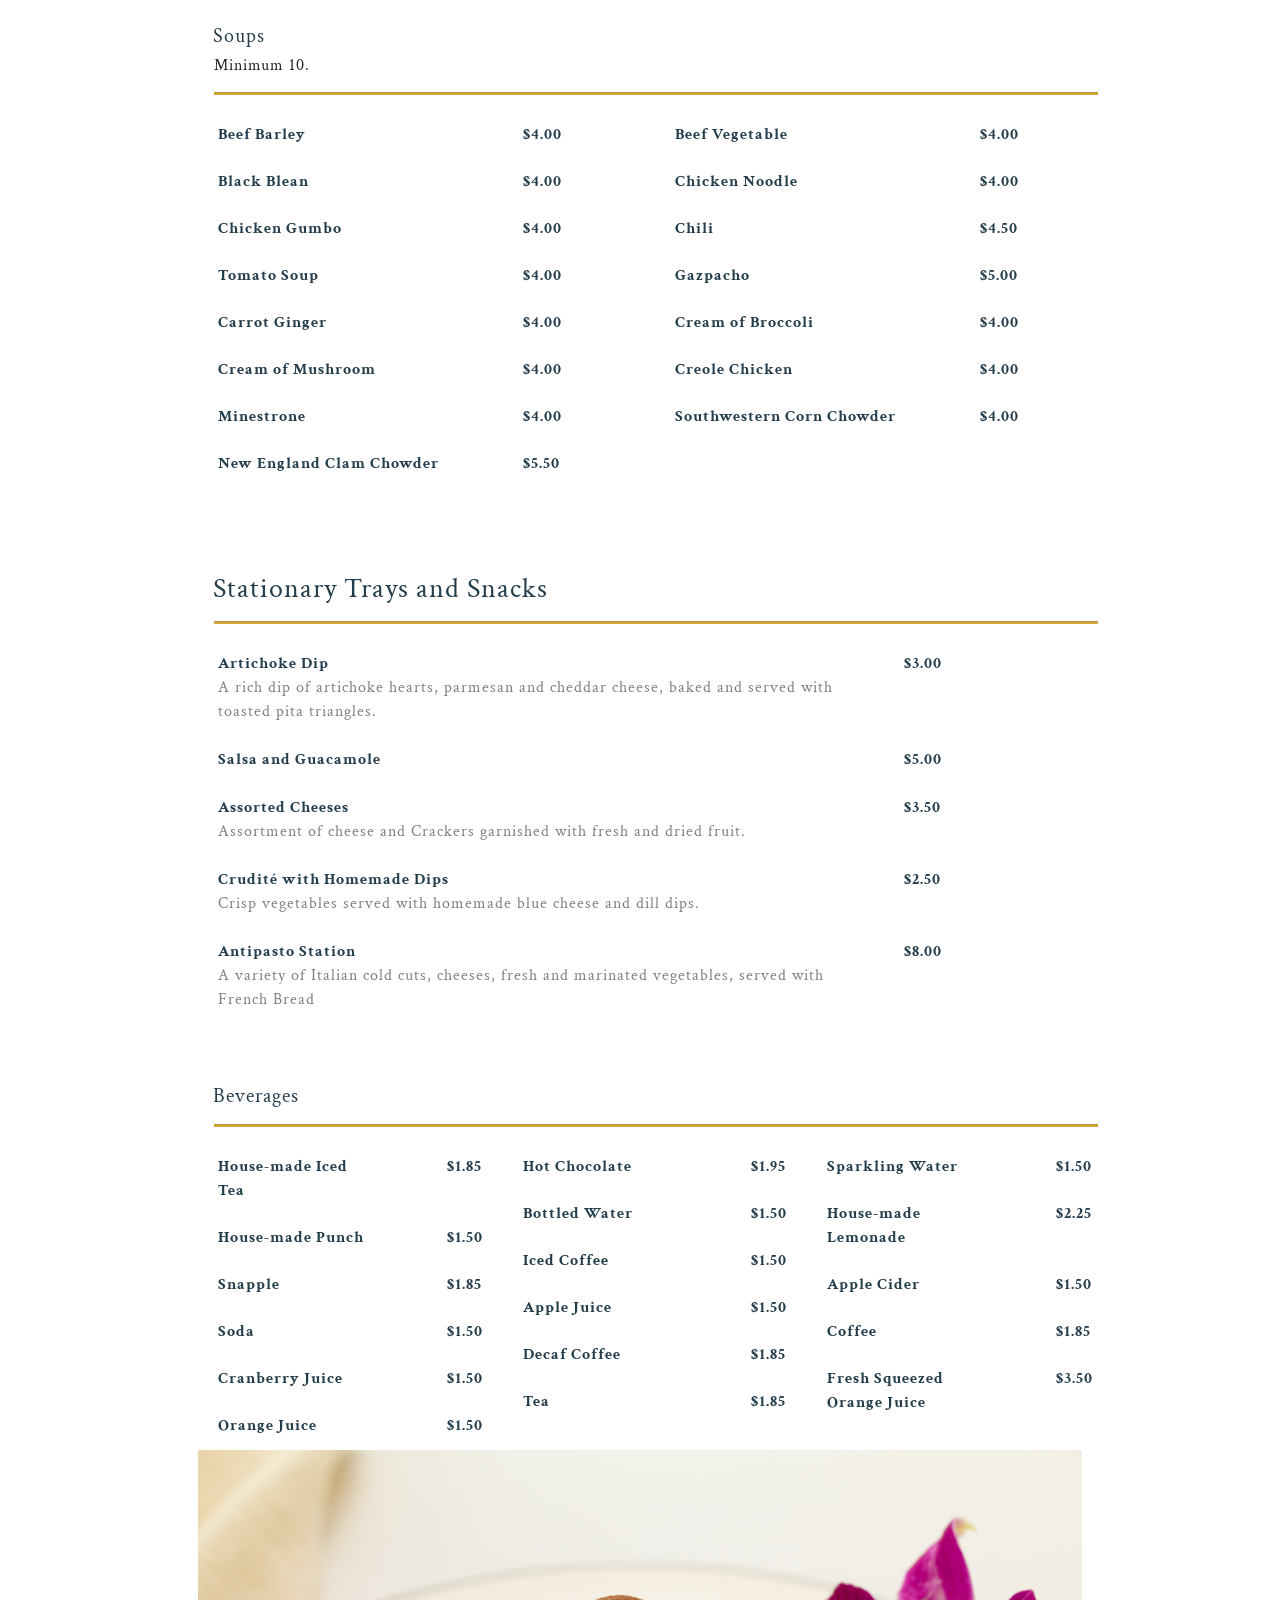
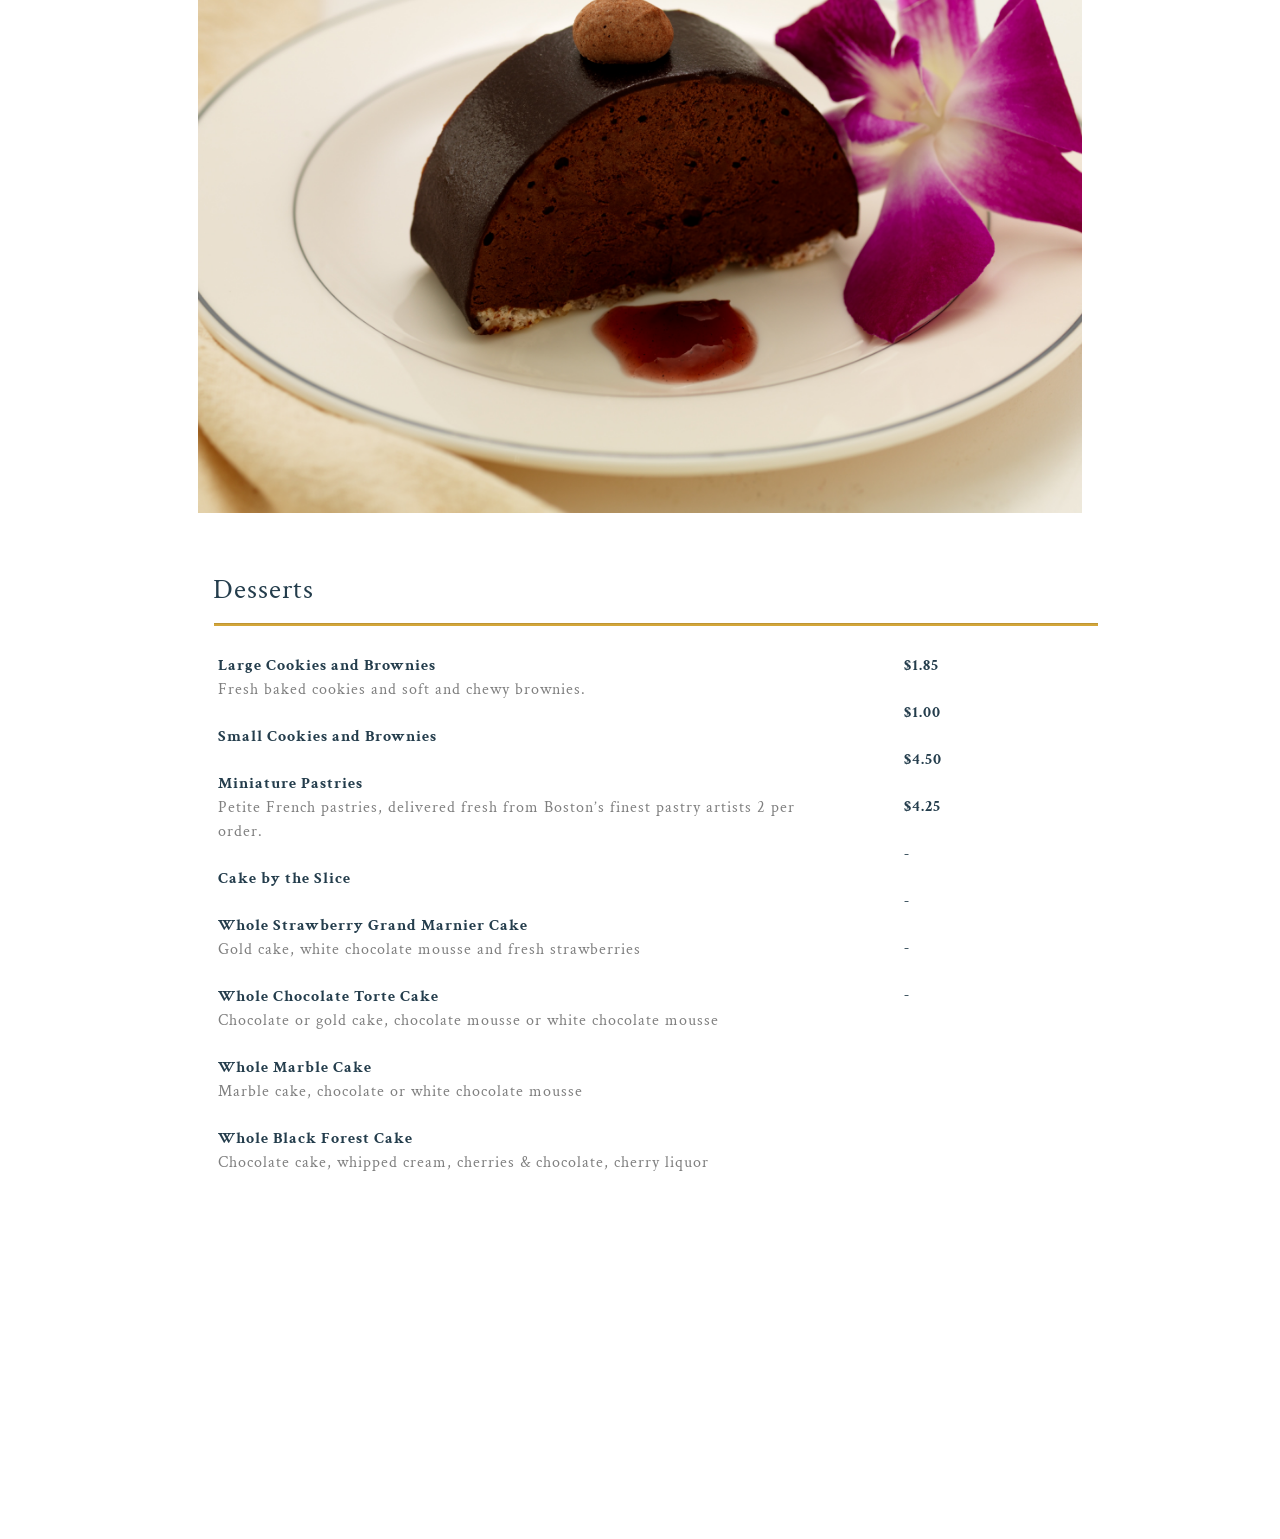
==== commit 96b5ef12: "update menu items" ====
--- a/corporate-menu.html
+++ b/corporate-menu.html
@@ -58,7 +58,7 @@
         <ul class="list-group list-group-flush">
           <li class="list-group-item">Healthy Start
             <br>
-            <span> An assortment of mini muffins, freshly cut fruit salad, and yogurt with granola. Served with hot coffee and tea.</span>
+            <span> An assortment of mini muffins, freshly cut fruit salad, and yogurt with granola. Served with hot coffee, tea, and orange juice.</span>
           </li>
         </ul>
       </div>
@@ -74,7 +74,7 @@
         <ul class="list-group list-group-flush">
           <li class="list-group-item">Smoked Salmon Platter
             <br>
-            <span> Scottish smoked salmon, red onion, tomato, and cucumbers. Accompanied by an assortment of bagels, chive and plain cream cheese and sliced fruit. Served with orange juice, hot coffee and tea.</span>
+            <span> Scottish smoked salmon, red onion, tomato, and cucumbers. Accompanied by an assortment of bagels, chive and plain cream cheese and sliced fruit. Served with orange juice, hot coffee and tea. Minimum 12.</span>
           </li>
         </ul>
       </div>
@@ -124,7 +124,7 @@
         <ul class="list-group list-group-flush">
           <li class="list-group-item">Warm Cheese Blintz Soufflé
             <br>
-            <span> Crepes filled with cheese and a hint of lemon served with blueberry sauce.</span>
+            <span> Crepes filled with cheese and a hint of lemon served with blueberry sauce. Minimum 16.</span>
           </li>
         </ul>
       </div>
@@ -153,7 +153,7 @@
         <ul class="list-group list-group-flush">
           <li class="list-group-item"> Noodle Kugel
             <br>
-            <span> Egg noodles baked with sweet custard and farmers cheese.</span>
+            <span> Egg noodles baked with sweet custard and farmers cheese. Minimum 16.</span>
           </li>
         </ul>
       </div>
@@ -624,7 +624,7 @@
           <li class="list-group-item"> The Corporate Lunch
 
             <br>
-            <span> Fresh roasted beef tenderloin served with horseradish sauce, fire roasted vegetables, gourmet potato salad, warmrolls with butter and large, fresh baked cookies and brownies. Served with an assortment of cold beverages.      </li>
+            <span> Fresh roasted beef tenderloin served room temperature with horseradish sauce, fire roasted vegetables, gourmet potato salad, warm rolls with butter and large, fresh baked cookies and brownies. Served with an assortment of cold beverages. Minimum 10.      </li>
         </ul>
       </div>
       <div class="col-3">
@@ -1435,7 +1435,7 @@
           <li class="list-group-item">Chicken Bella
 
             <br>
-            <span> Chicken tenderloins, sautéed with artichokes, mushrooms and sundried tomatoes. Served with rice pilaf.
+            <span> Chicken tenderloins, sautéed with artichokes, mushrooms and sundried tomatoes. Served with rice pilaf. Minimum 10.
 </span>    </ul>
       </div>
       <div class="col-3">
@@ -1451,7 +1451,7 @@
         <ul class="list-group list-group-flush">
           <li class="list-group-item">Roasted Tenderloin
             <br>
-            <span> Sliced tenderloin of beef, served room temperature and served with horseradish crème.
+            <span> Sliced tenderloin of beef, served room temperature and served with horseradish crème. Minimum 10.
 </span>    </ul>
       </div>
       <div class="col-3">
@@ -1572,7 +1572,11 @@
         <ul class="list-group list-group-flush">
           <li class="list-group-item">Lasagna
             <br>
-            <span> </span>    </ul>
+            <span> with meat, $8.00 </span>
+          <br>
+        <span> with vegetables, $7.50 </span>
+        <span> Minimum 8. </span>
+      <br>    </ul>
       </div>
       <div class="col-3">
         <ul class="list-group list-group-flush ">
@@ -1644,9 +1648,9 @@
     <div class="row row-eq-height">
       <div class="col-9">
         <ul class="list-group list-group-flush">
-          <li class="list-group-item">Signature Mac and Chees
-            <br>
-            <span> A creamy blend of three cheeses, baked with a crumb topping. The dish people lined up for at our cafes.
+          <li class="list-group-item">Signature Mac and Cheese
+            <br>
+            <span> A creamy blend of three cheeses, baked with a crumb topping. The dish people lined up for at our cafes. Minimum 10.
 </span>    </ul>
       </div>
       <div class="col-3">
@@ -1674,6 +1678,7 @@
     <!-- Lunchtime Fare section, 2 column: Soups -->
     <img class="img-fluid" src="img/soup.jpg" alt="soup">
     <h5 class="menu-header">Soups</h5>
+    <h6>Minimum 10.</h6>
     <hr>
     <div class="row row-eq-height">
       <div class="col-4">
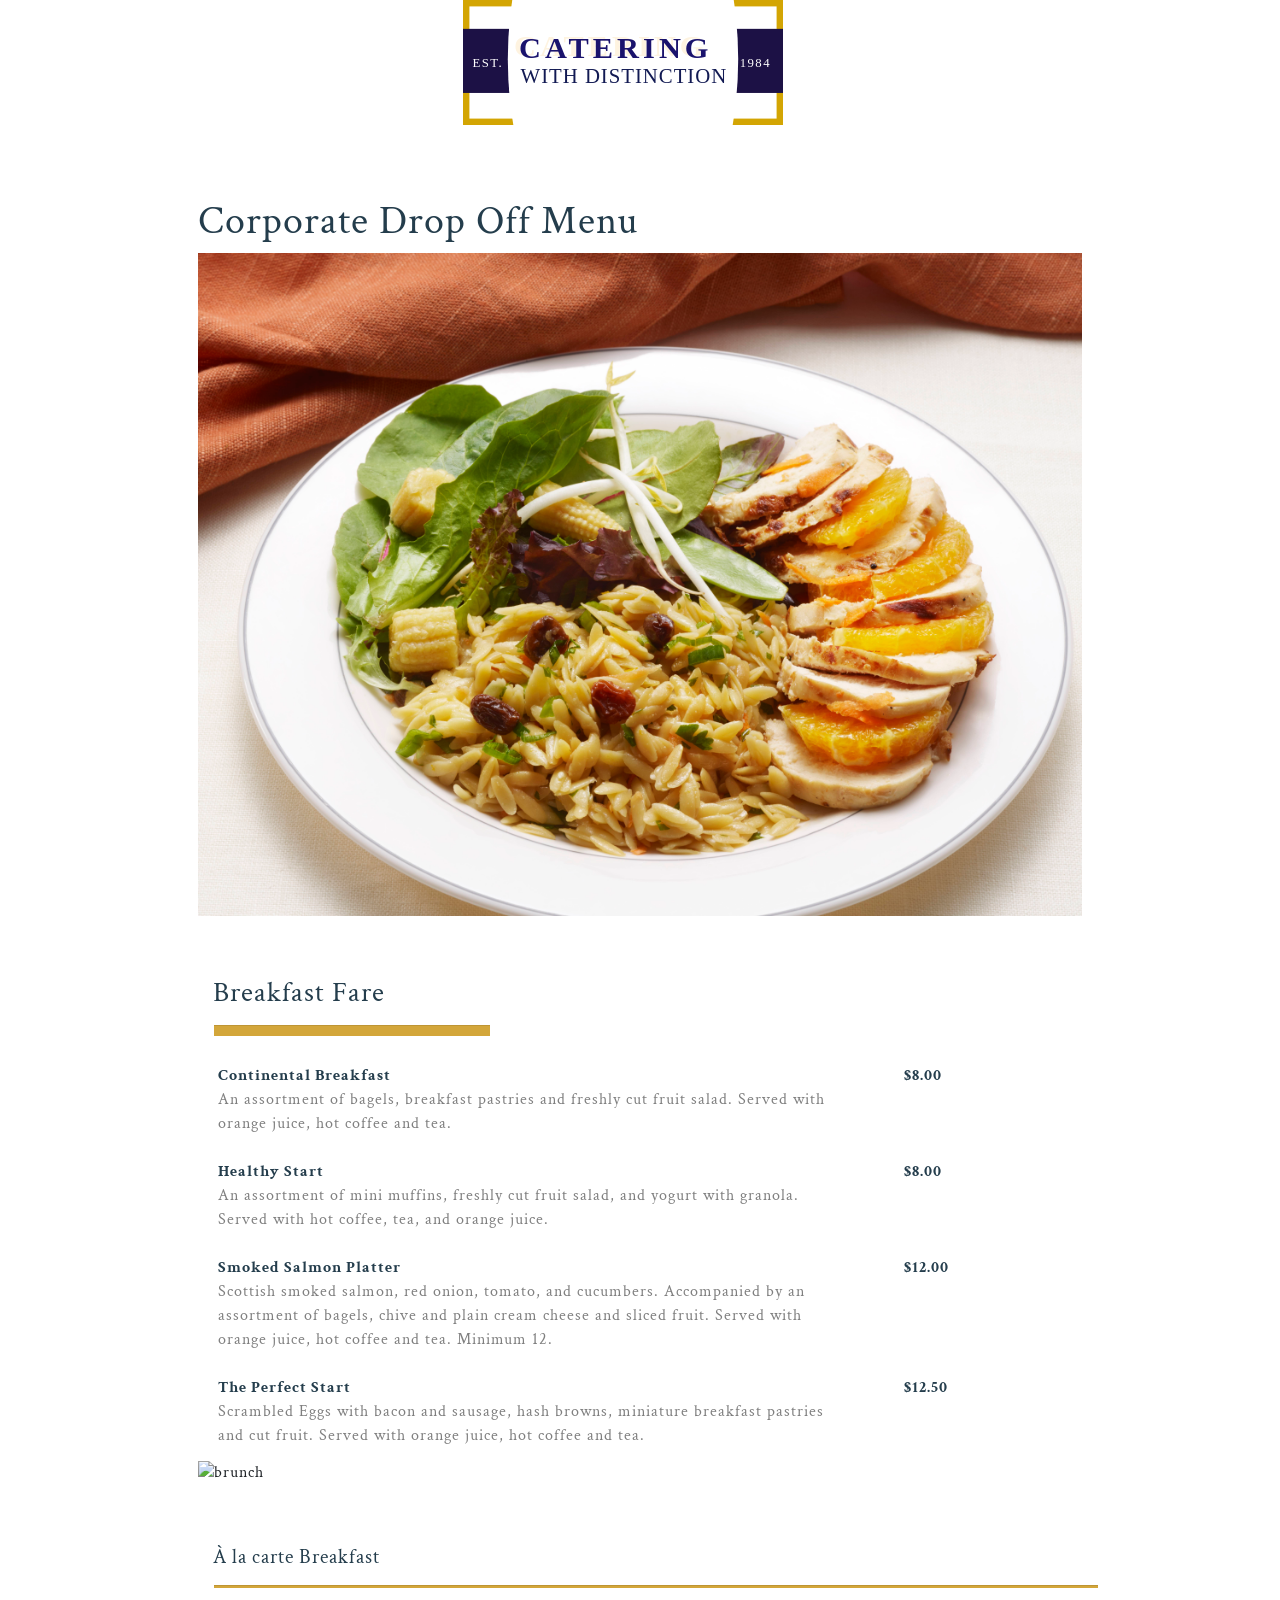
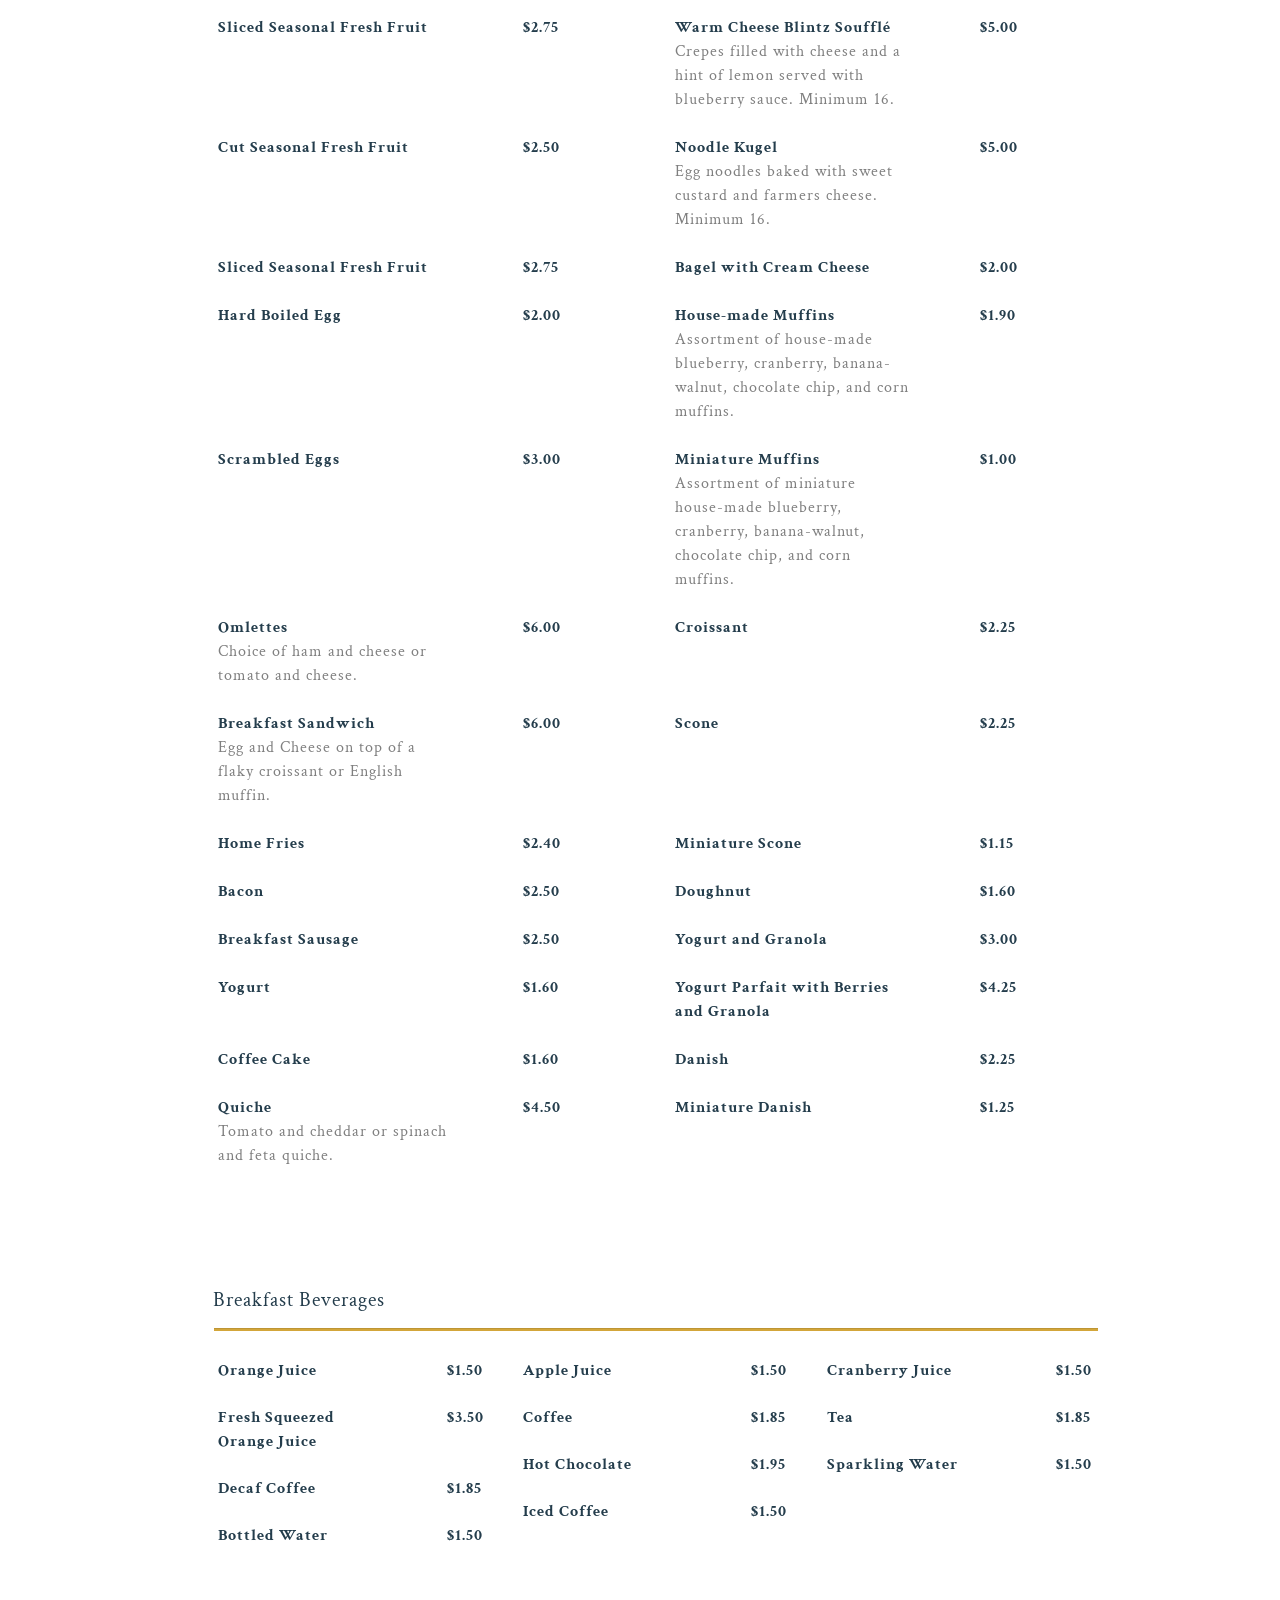
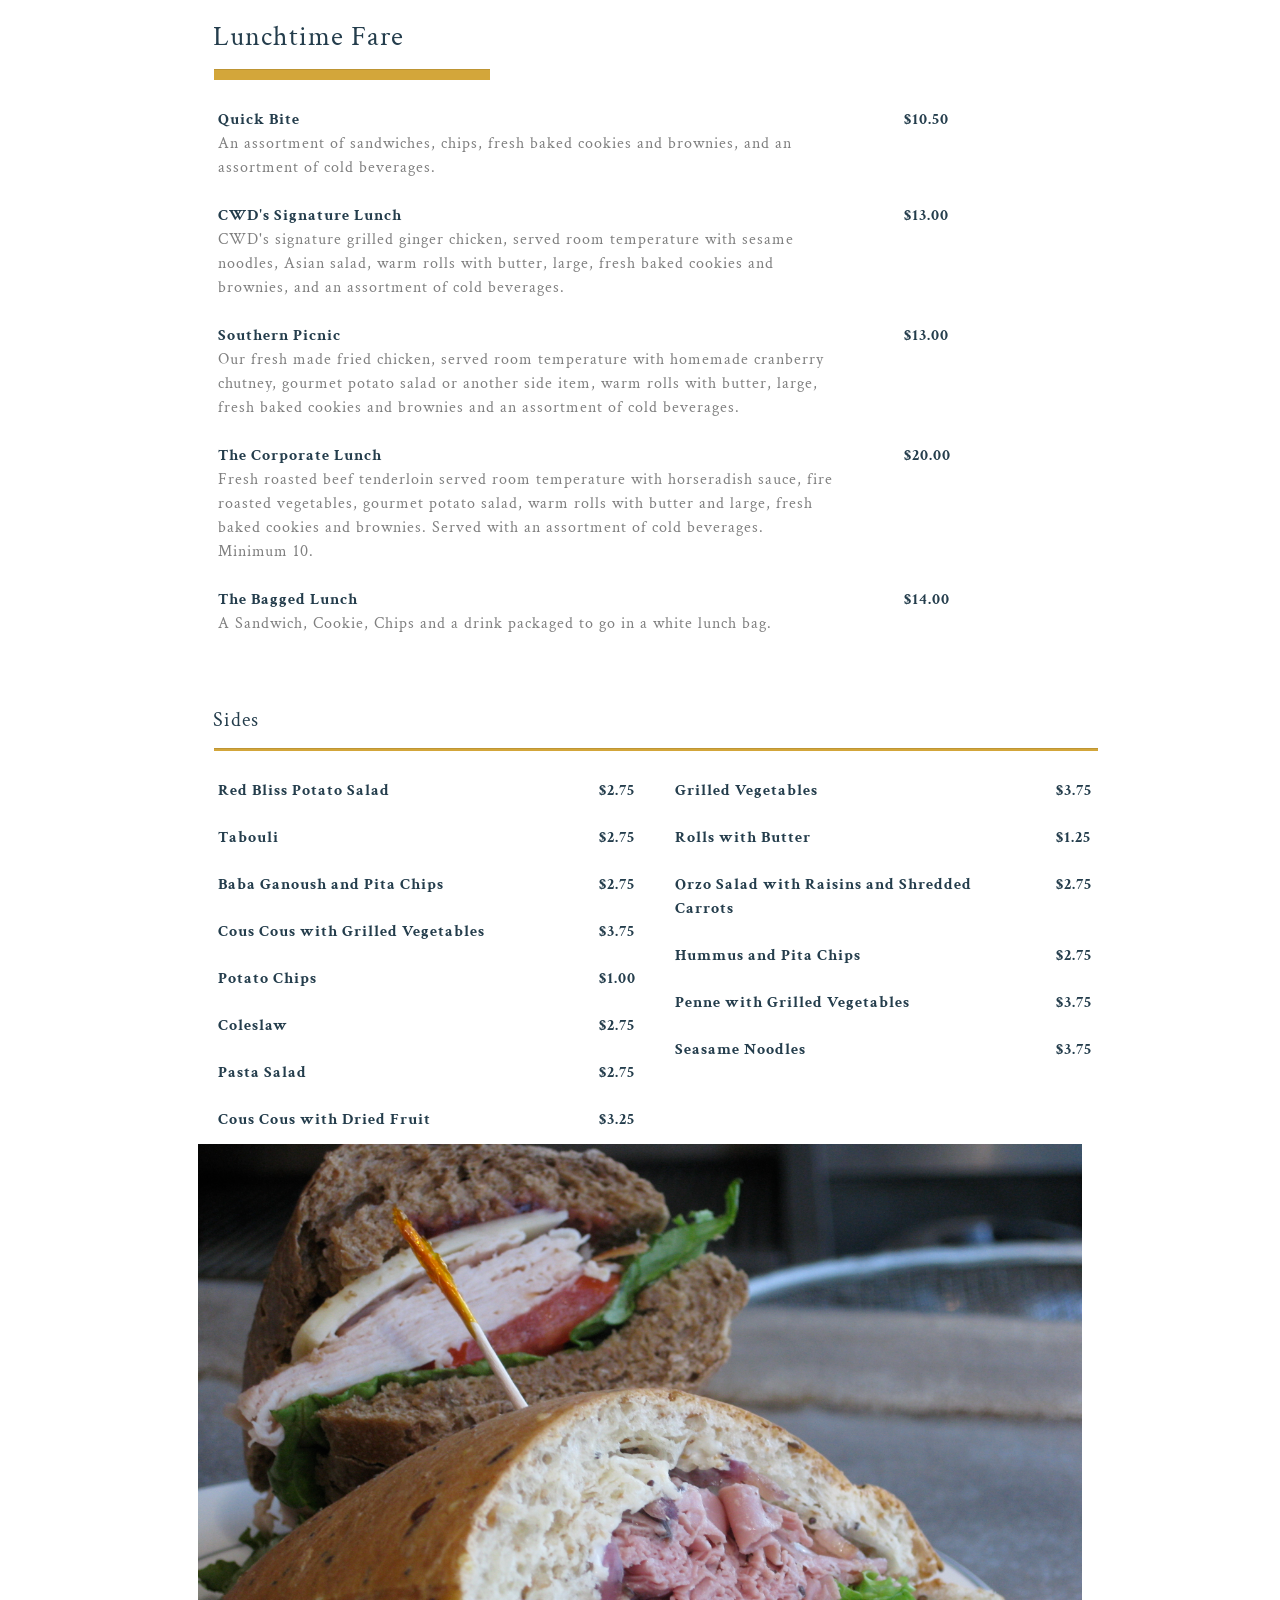
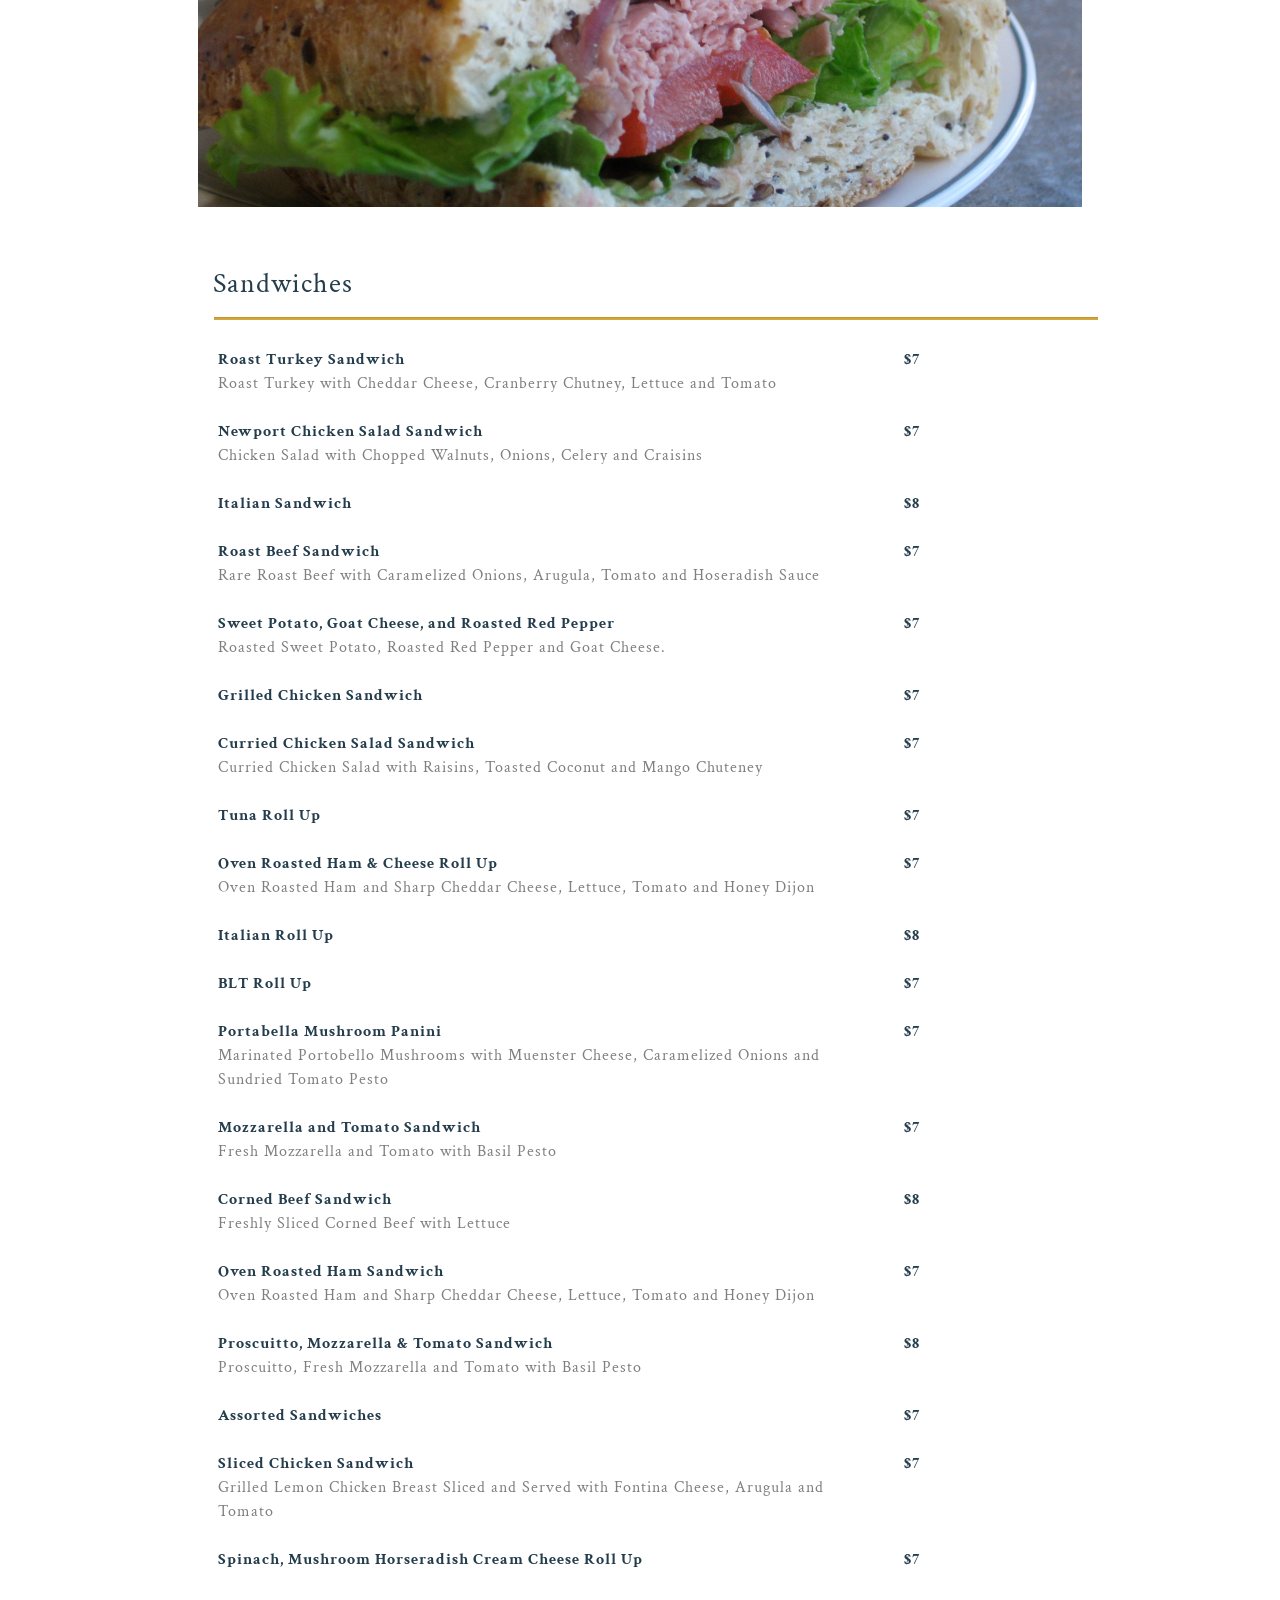
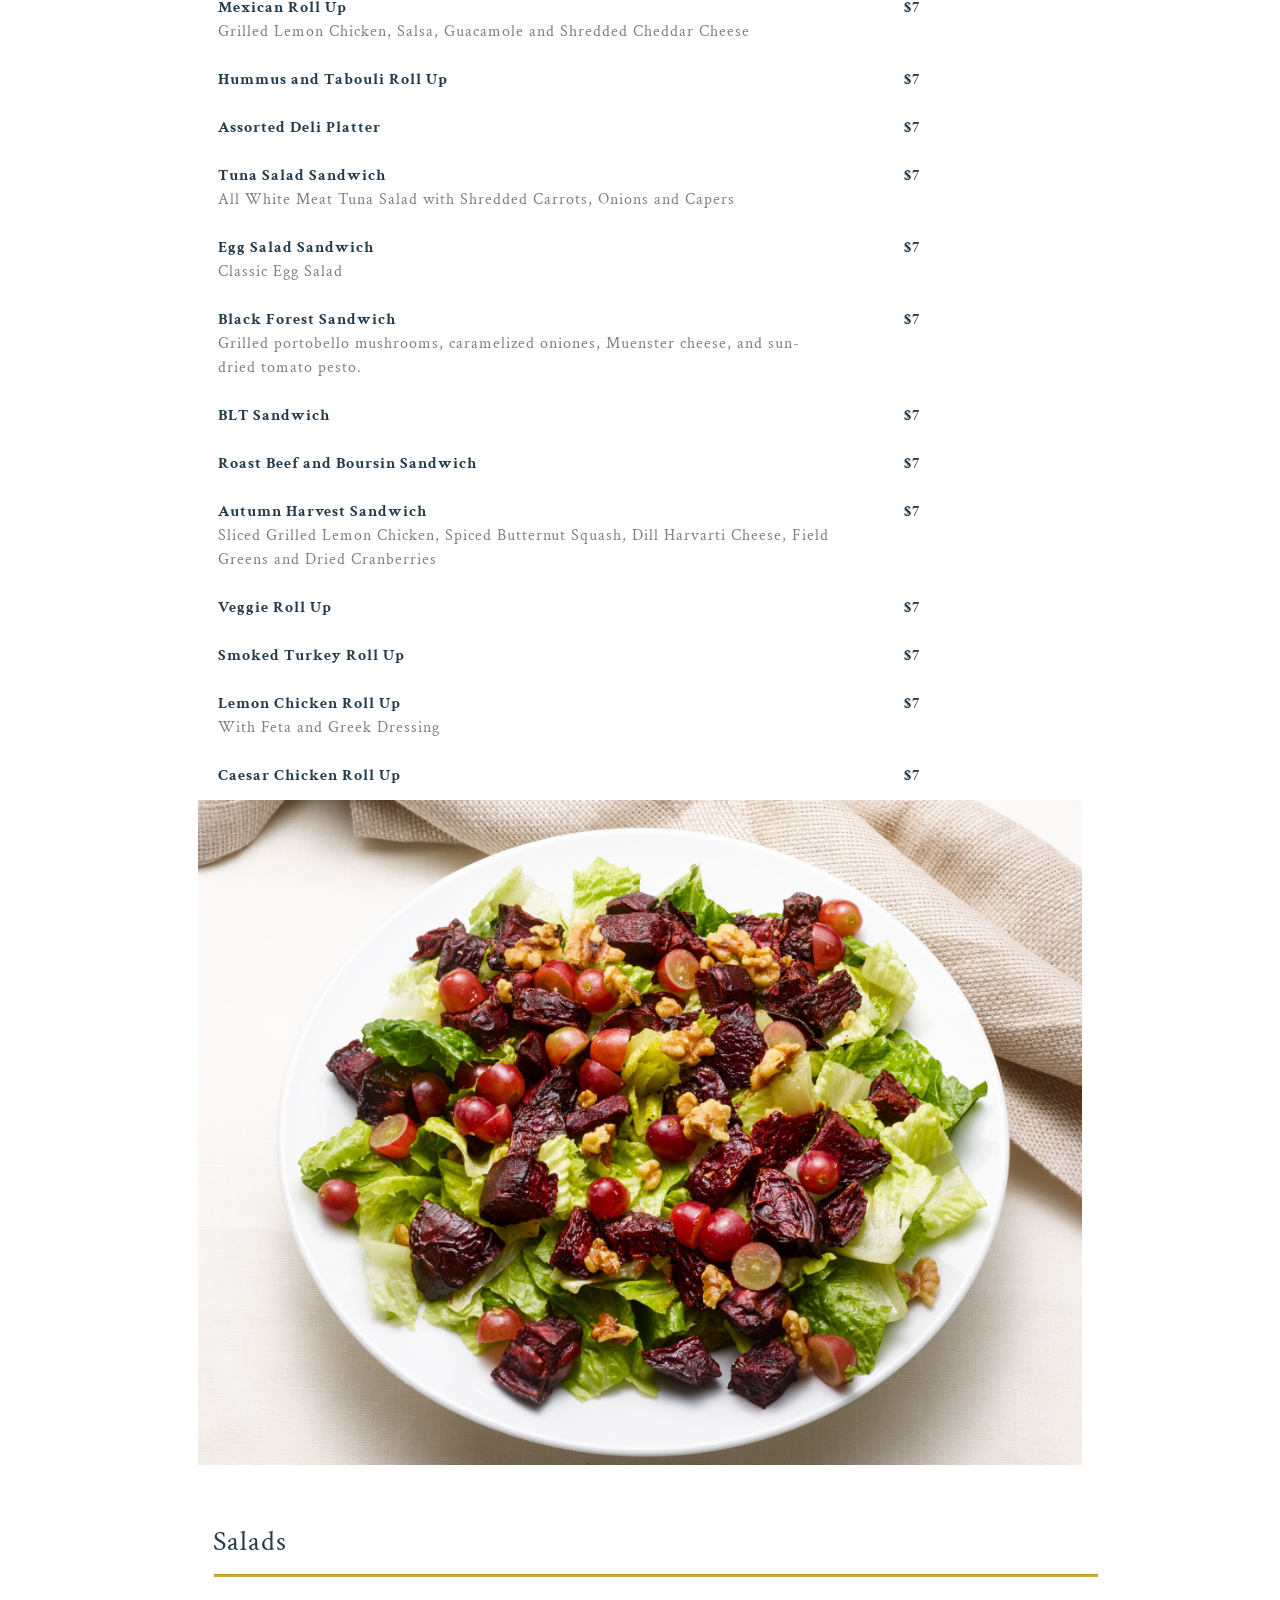
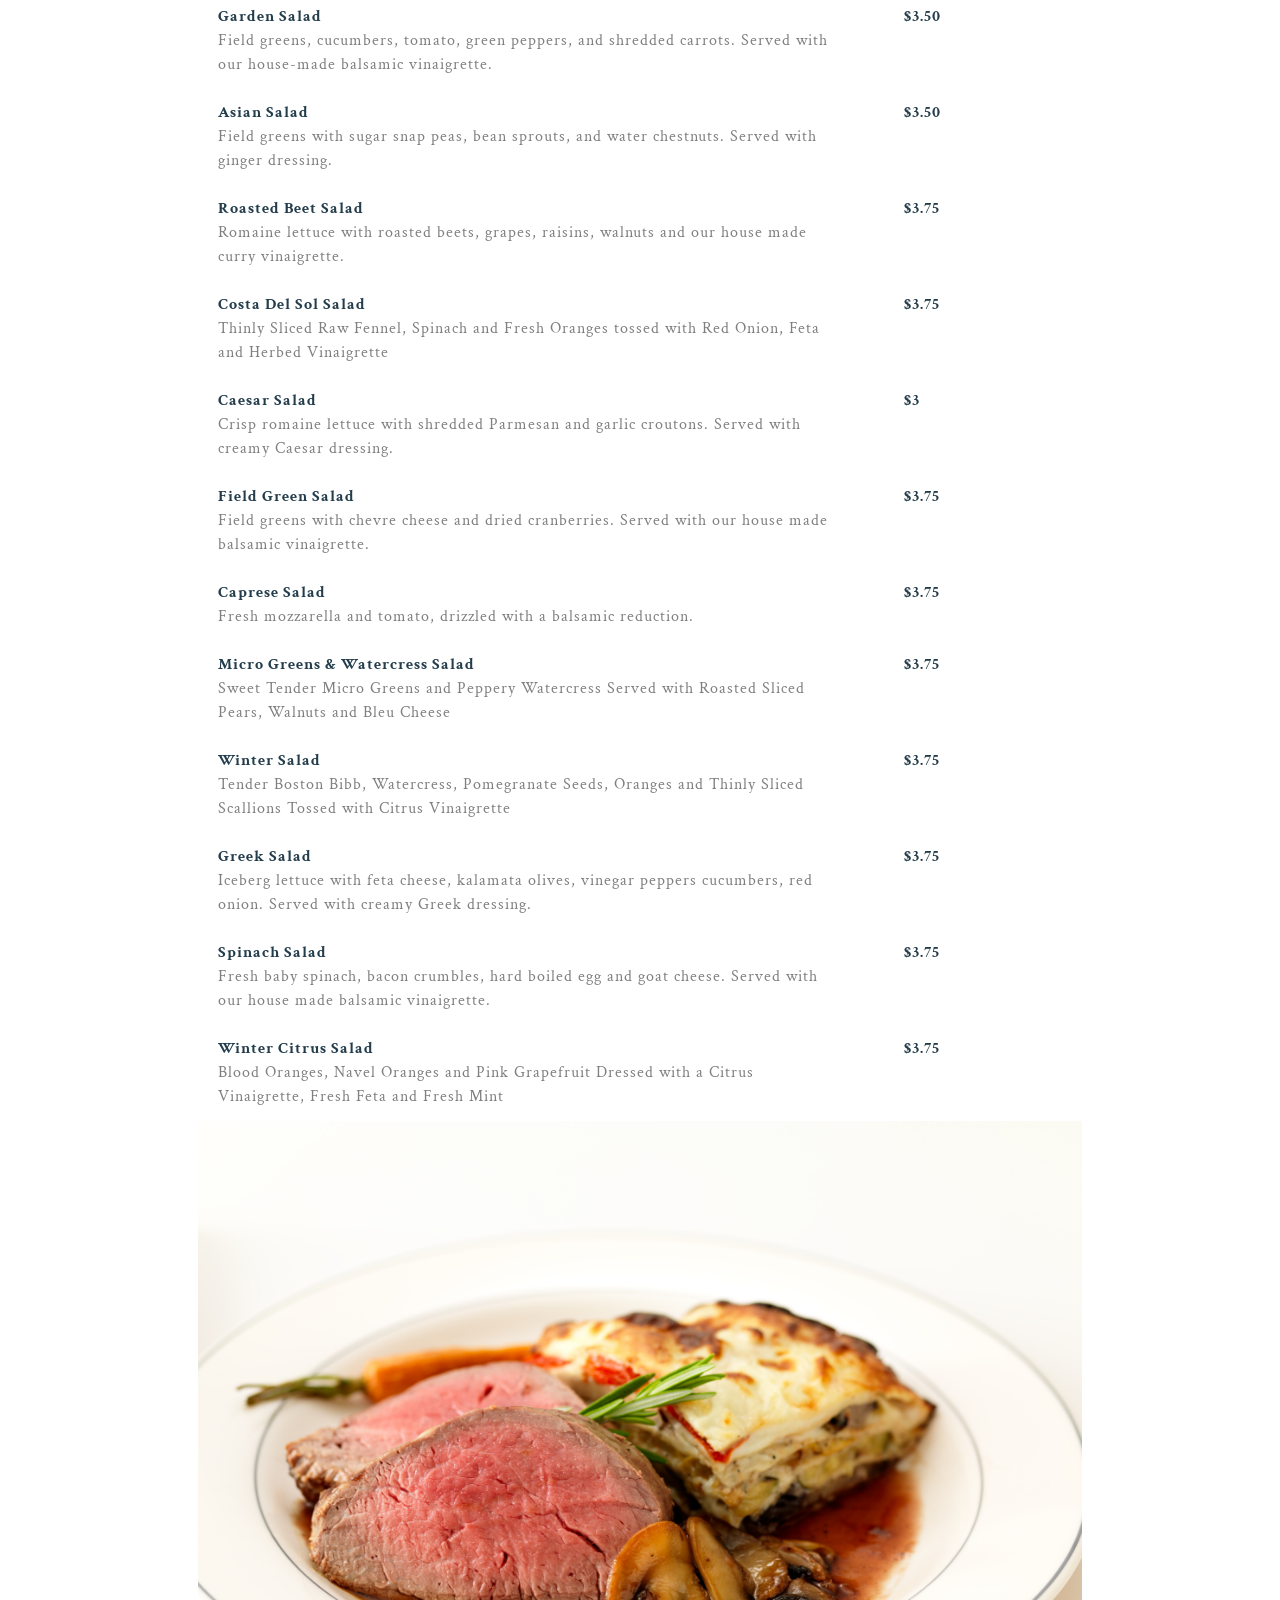
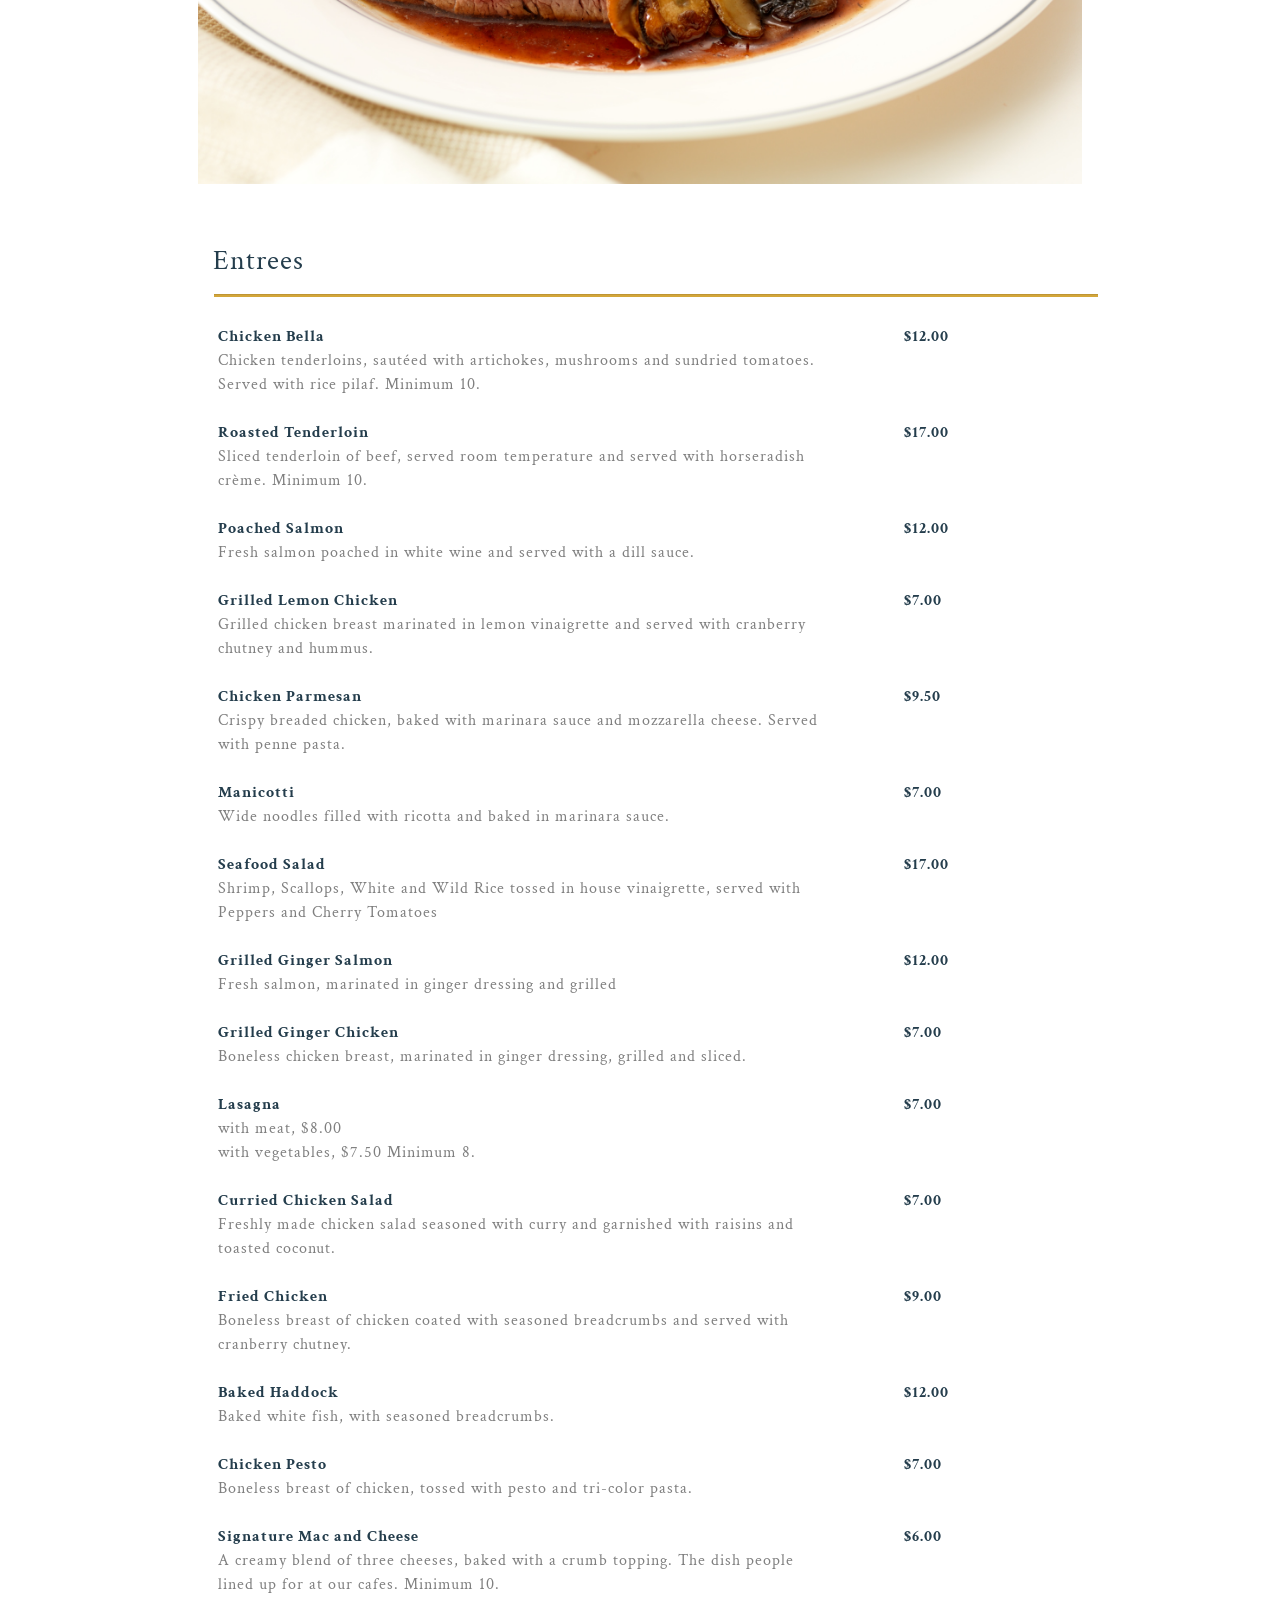
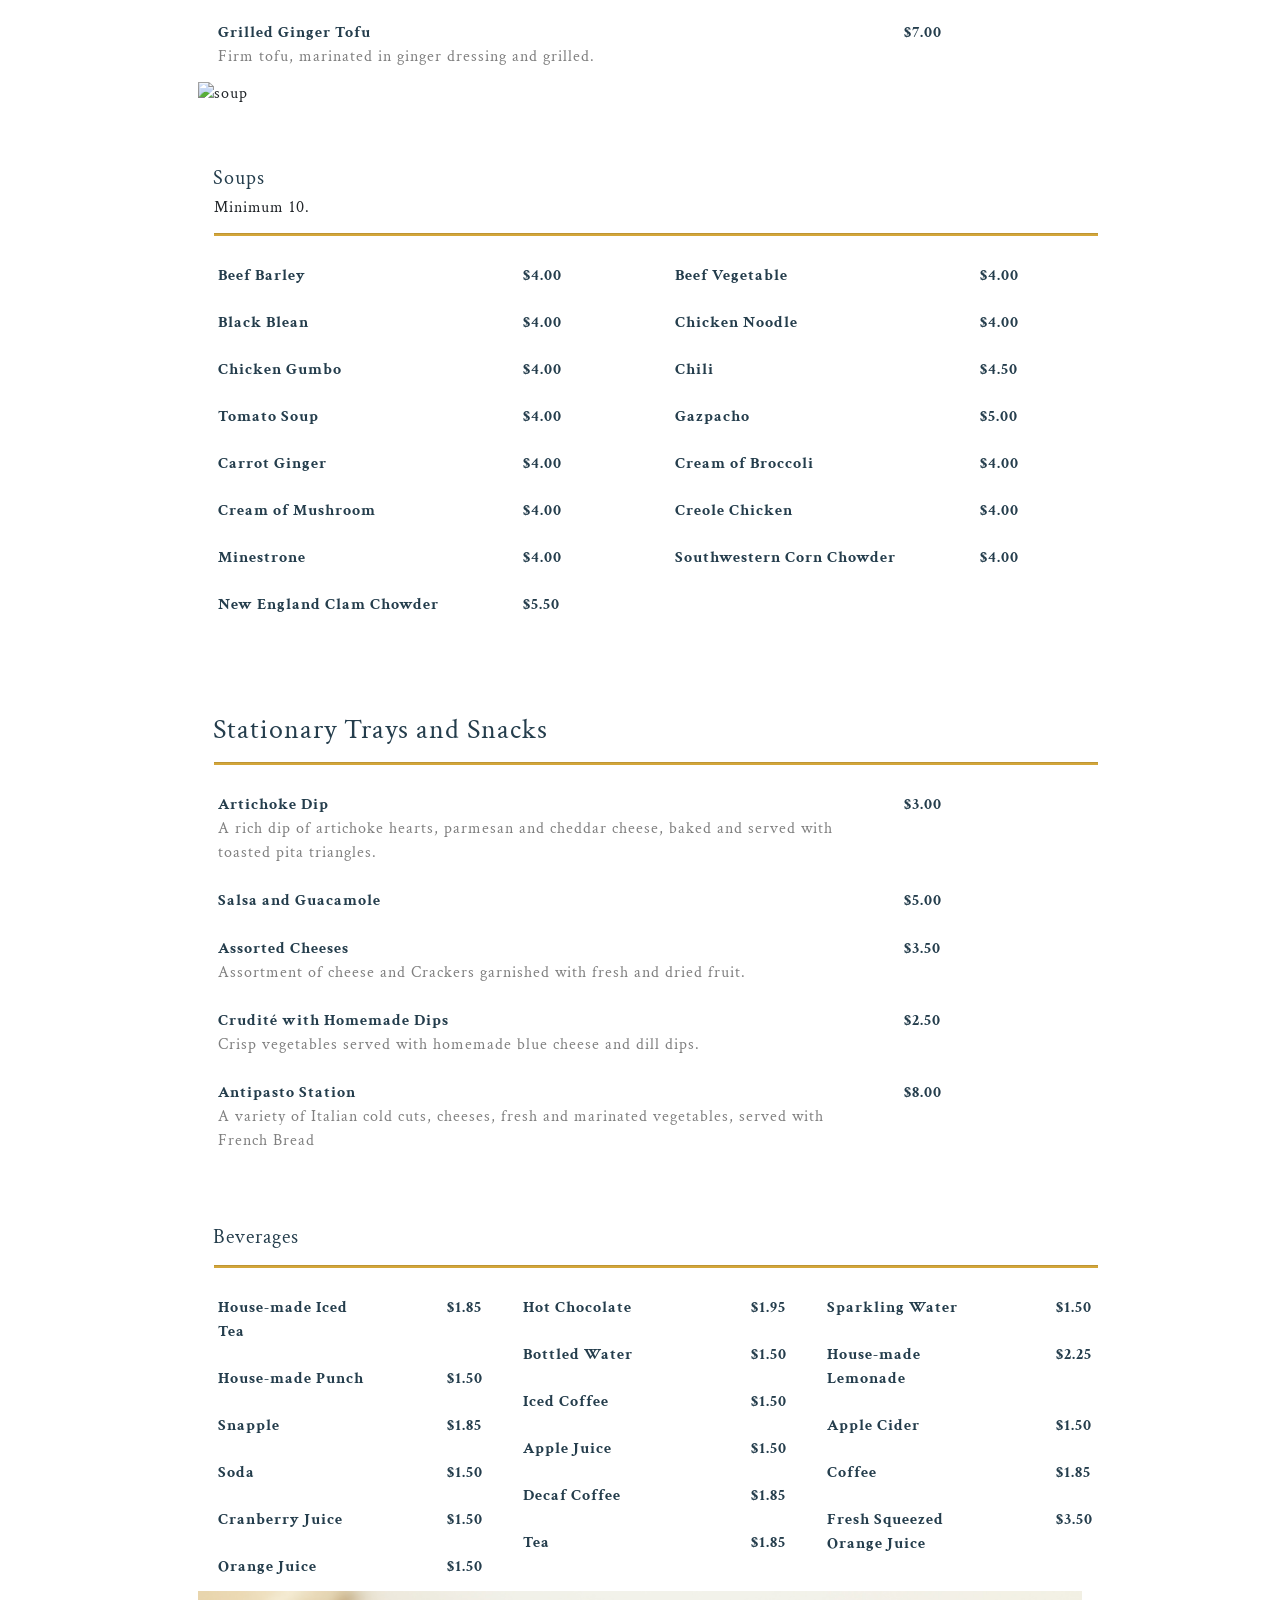
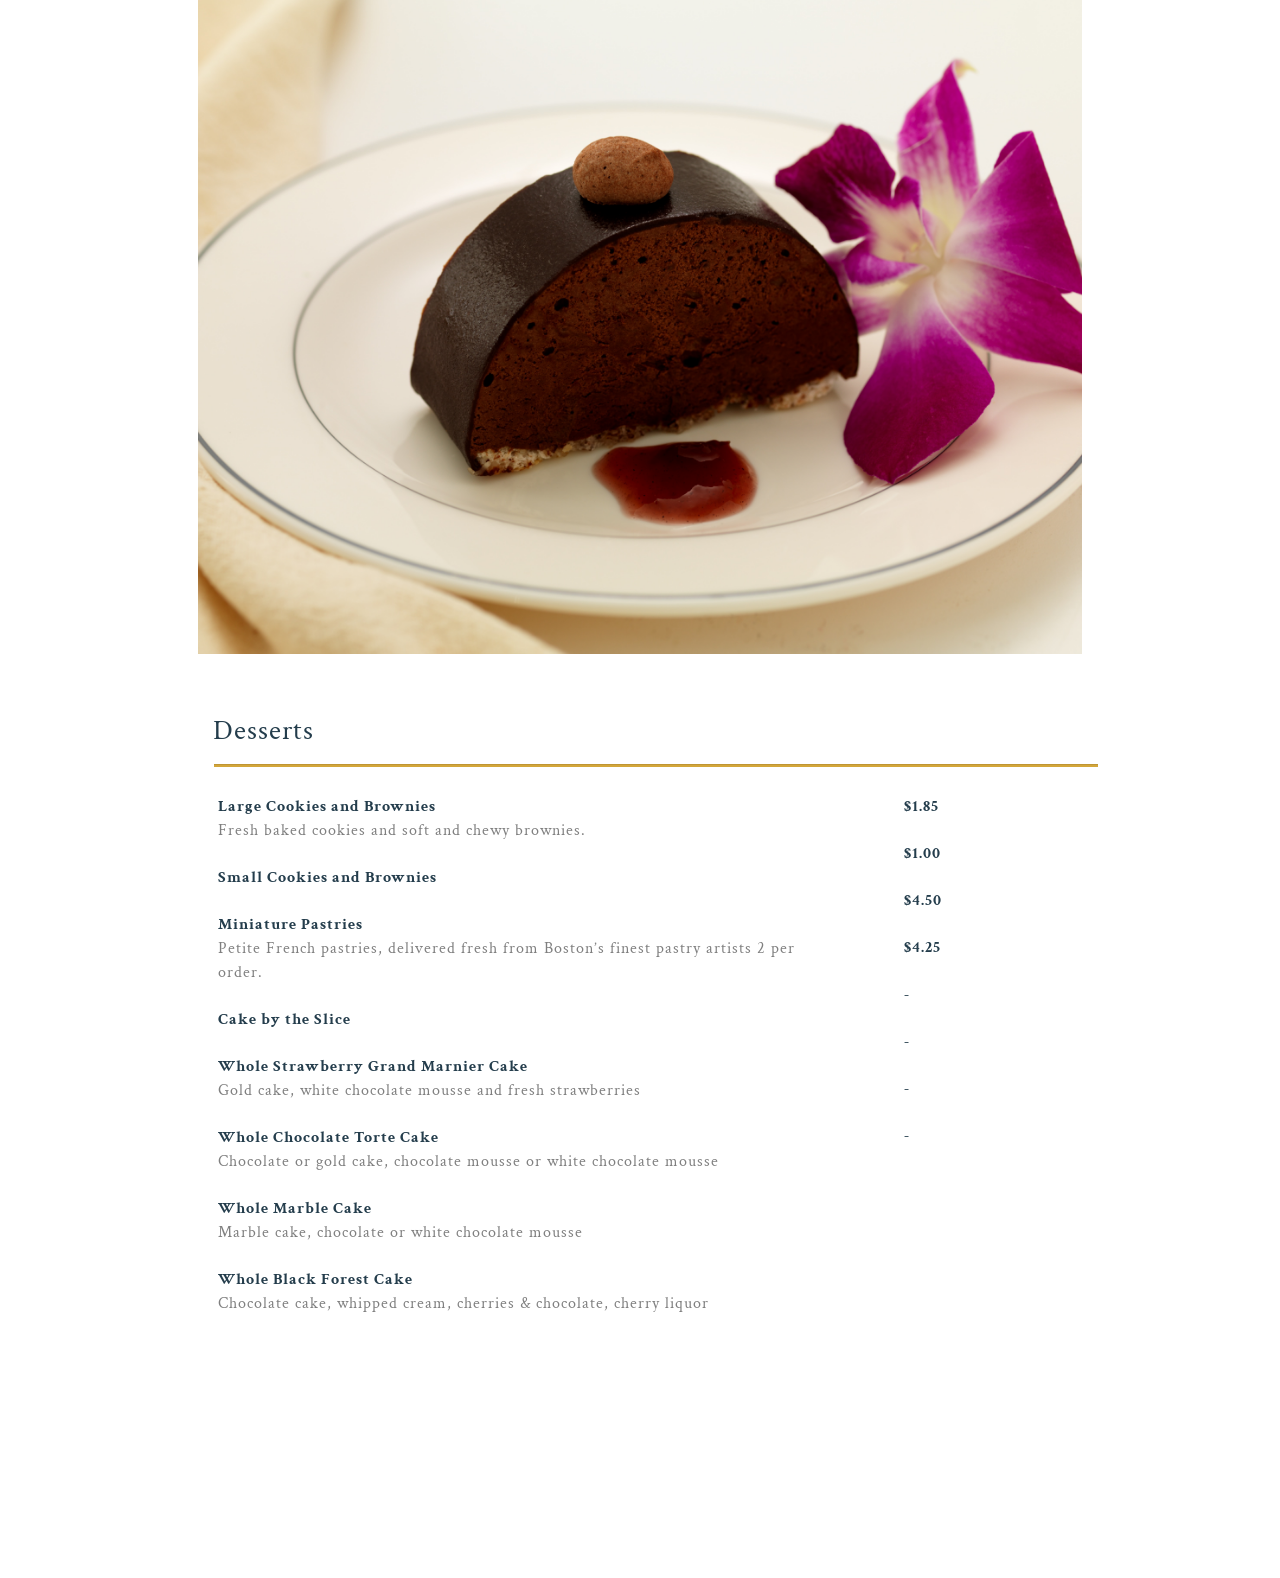
==== commit 1ba2acd8: "format menu" ====
--- a/corporate-menu.html
+++ b/corporate-menu.html
@@ -27,12 +27,13 @@
   <div class="container">
     <header>
       <!-- CWD logo -->
-      <h1>Catering With Disctinction</h1>
-      <h2>Corporate Drop Off Menu</h2>
+      <img class="img-fluid logo" src="img/full-site-logo.svg" alt="" width="320" height="200" >
     </header>
 
     <!-- NEW Breakfast Fare TEST equal row height -->
-    <img class="img-fluid" src="img/breakfast.jpg" alt="">
+    <h1>Corporate Drop Off Menu</h1>
+
+    <img class="img-fluid" src="img/corporate-header.jpg" alt="">
 
     <h3 class="menu-header">Breakfast Fare</h3>
     <hr class="primary">
--- a/css/menus.css
+++ b/css/menus.css
@@ -1,9 +1,10 @@
  .container{
 padding: 8em;
+padding-top: 0em;
 }
 
 header{
-padding-top: 2em;
+/* padding-top: 2em; */
   text-align: left;
   padding-bottom: 2em;
 }
@@ -26,6 +27,10 @@
   font-weight: lighter;
 }
 
+
+h1{
+      padding-top: 1em;
+}
 
 h1, h2, h3,h5,li, .price{
 color:  #243D4C
@@ -78,10 +83,12 @@
 
 .social{
   padding: 12em;
+  padding-top: 4em;
+}
 }
 
 .title{
-  padding-top: .5em;
+  padding-top: 2em;
   font-size: 3em;
 }
 
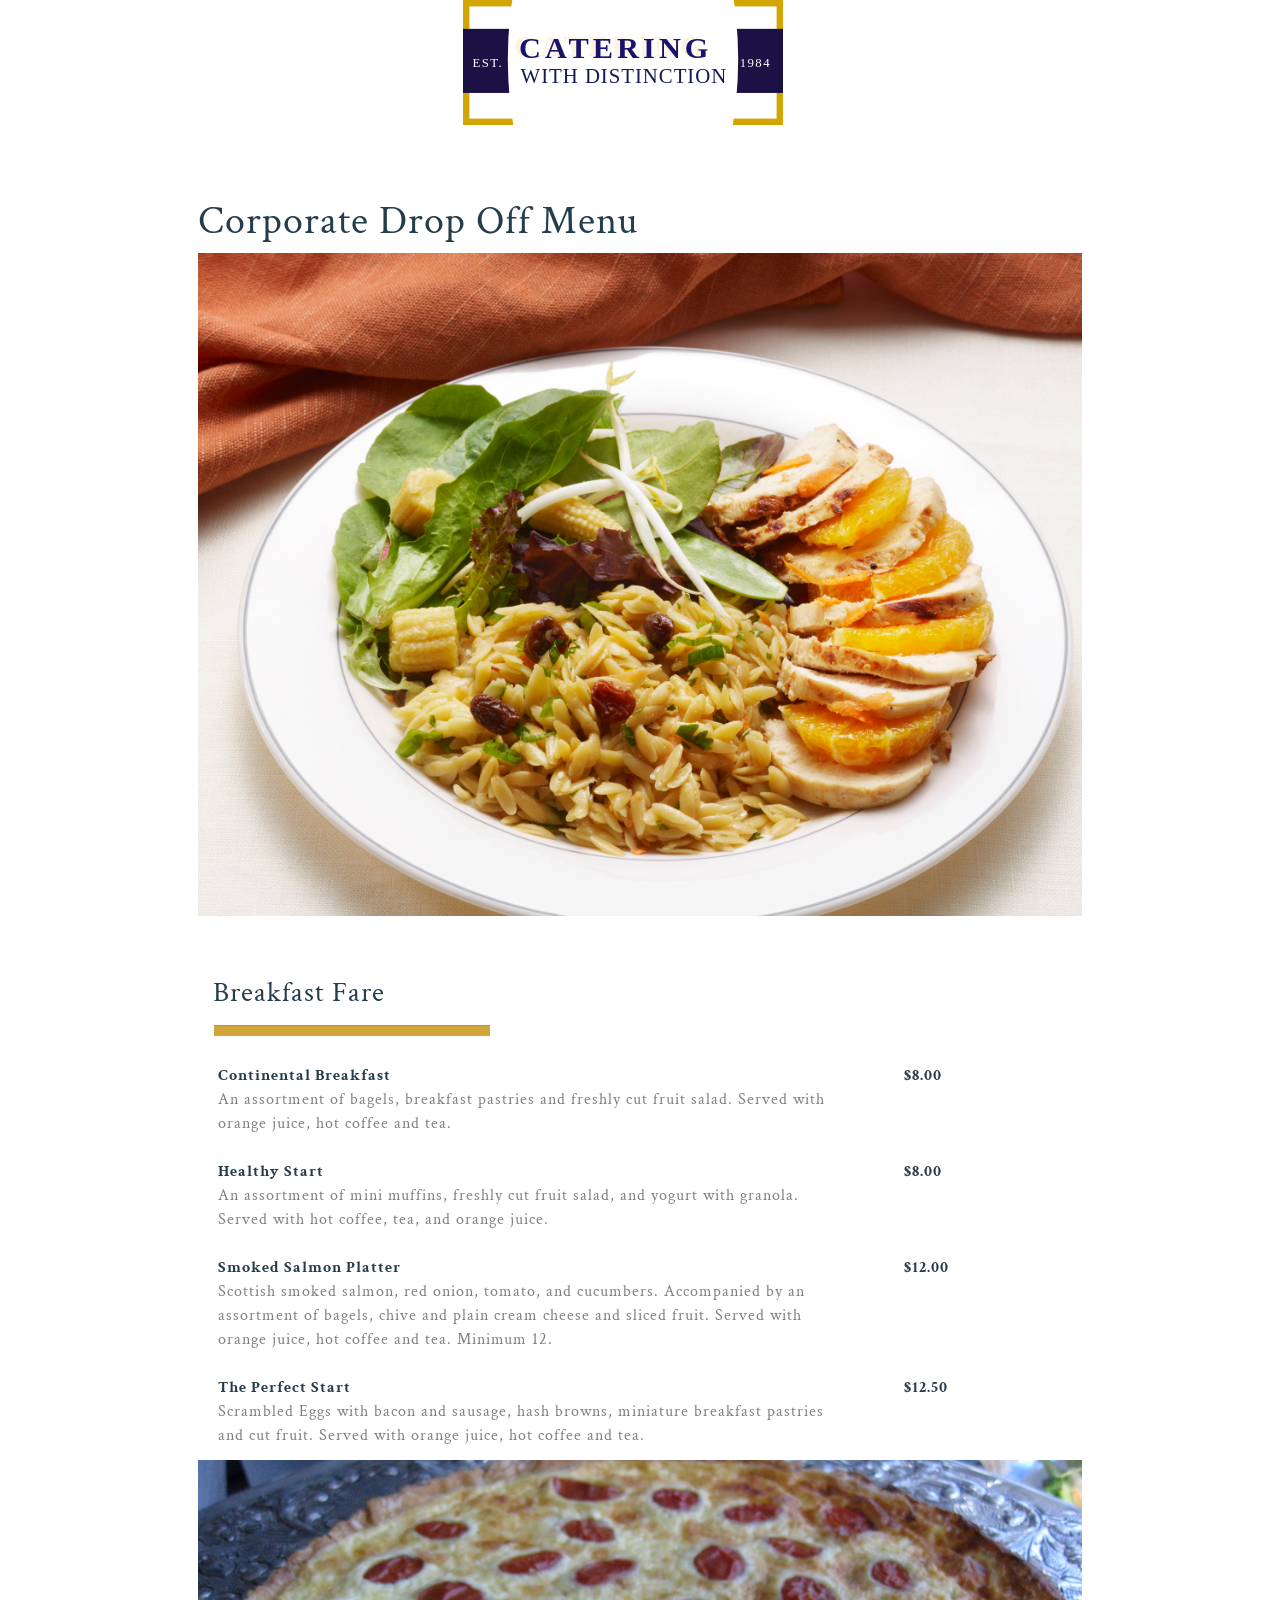
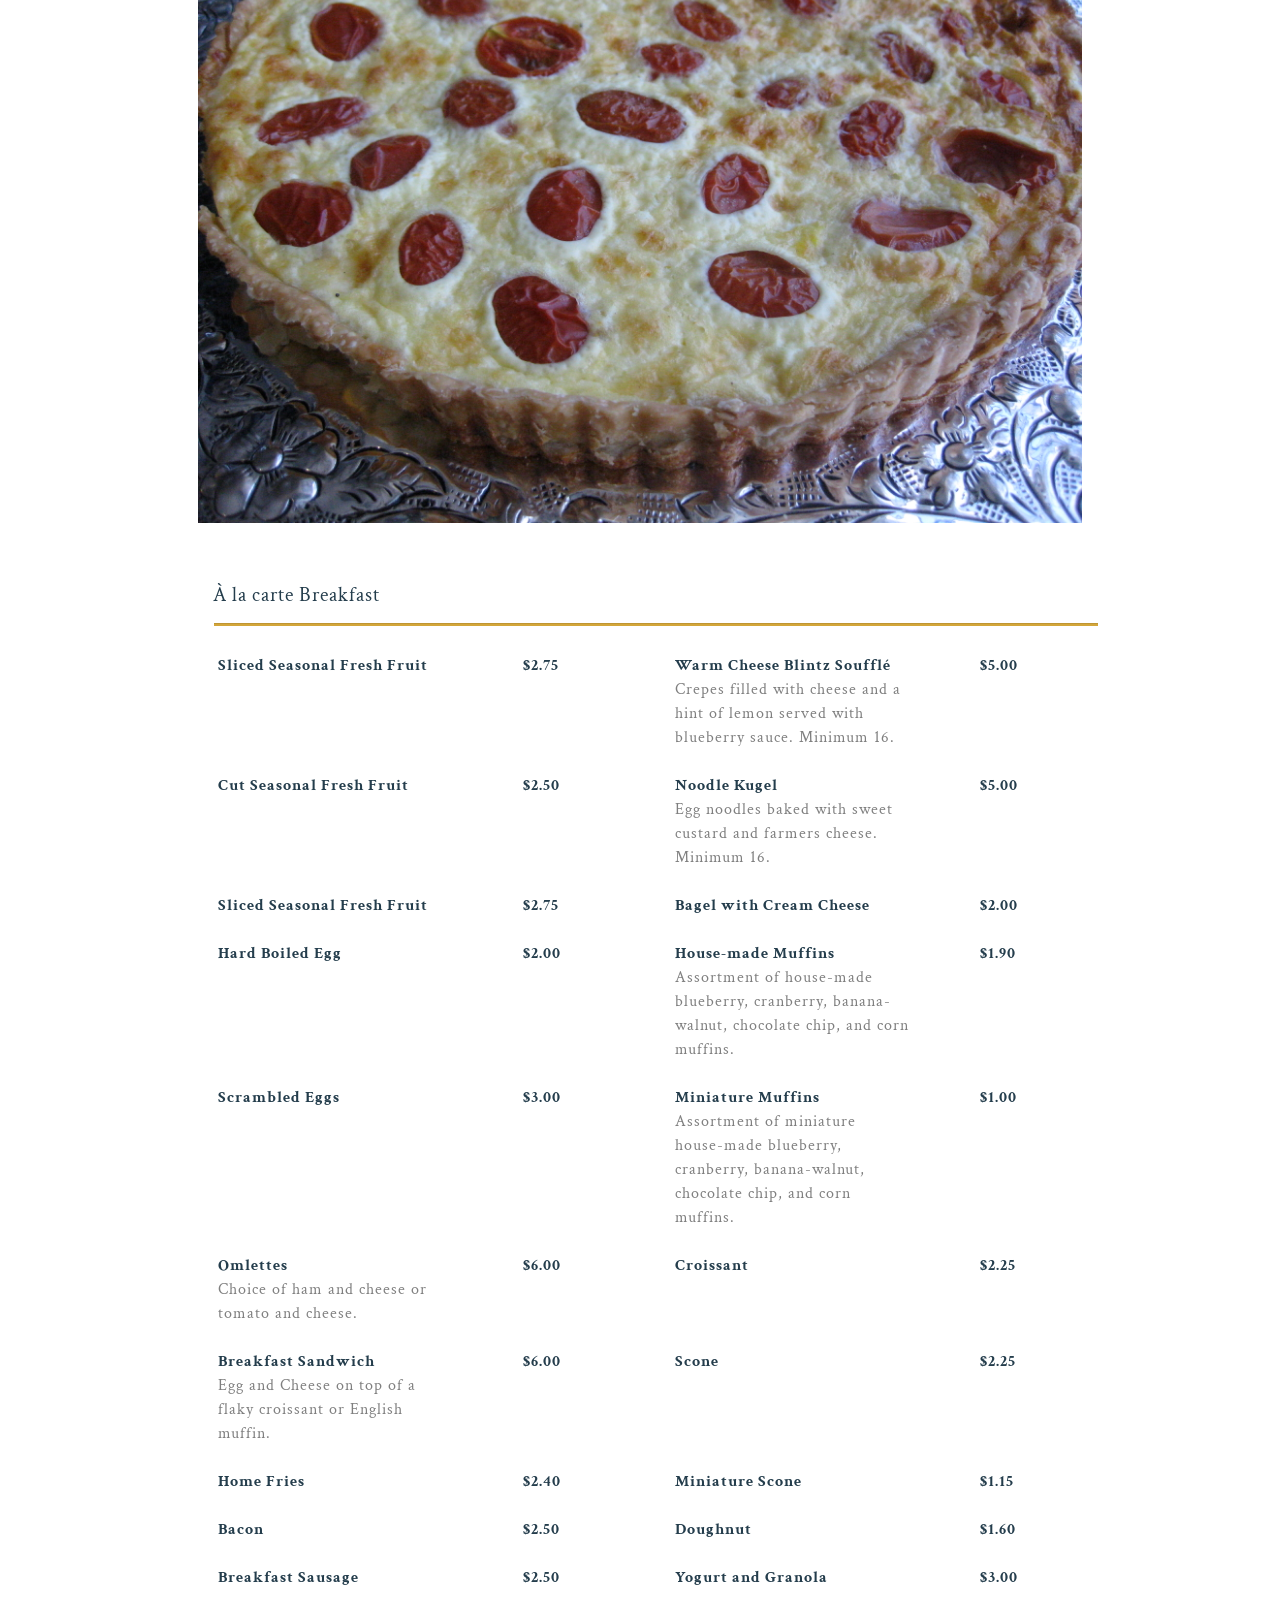
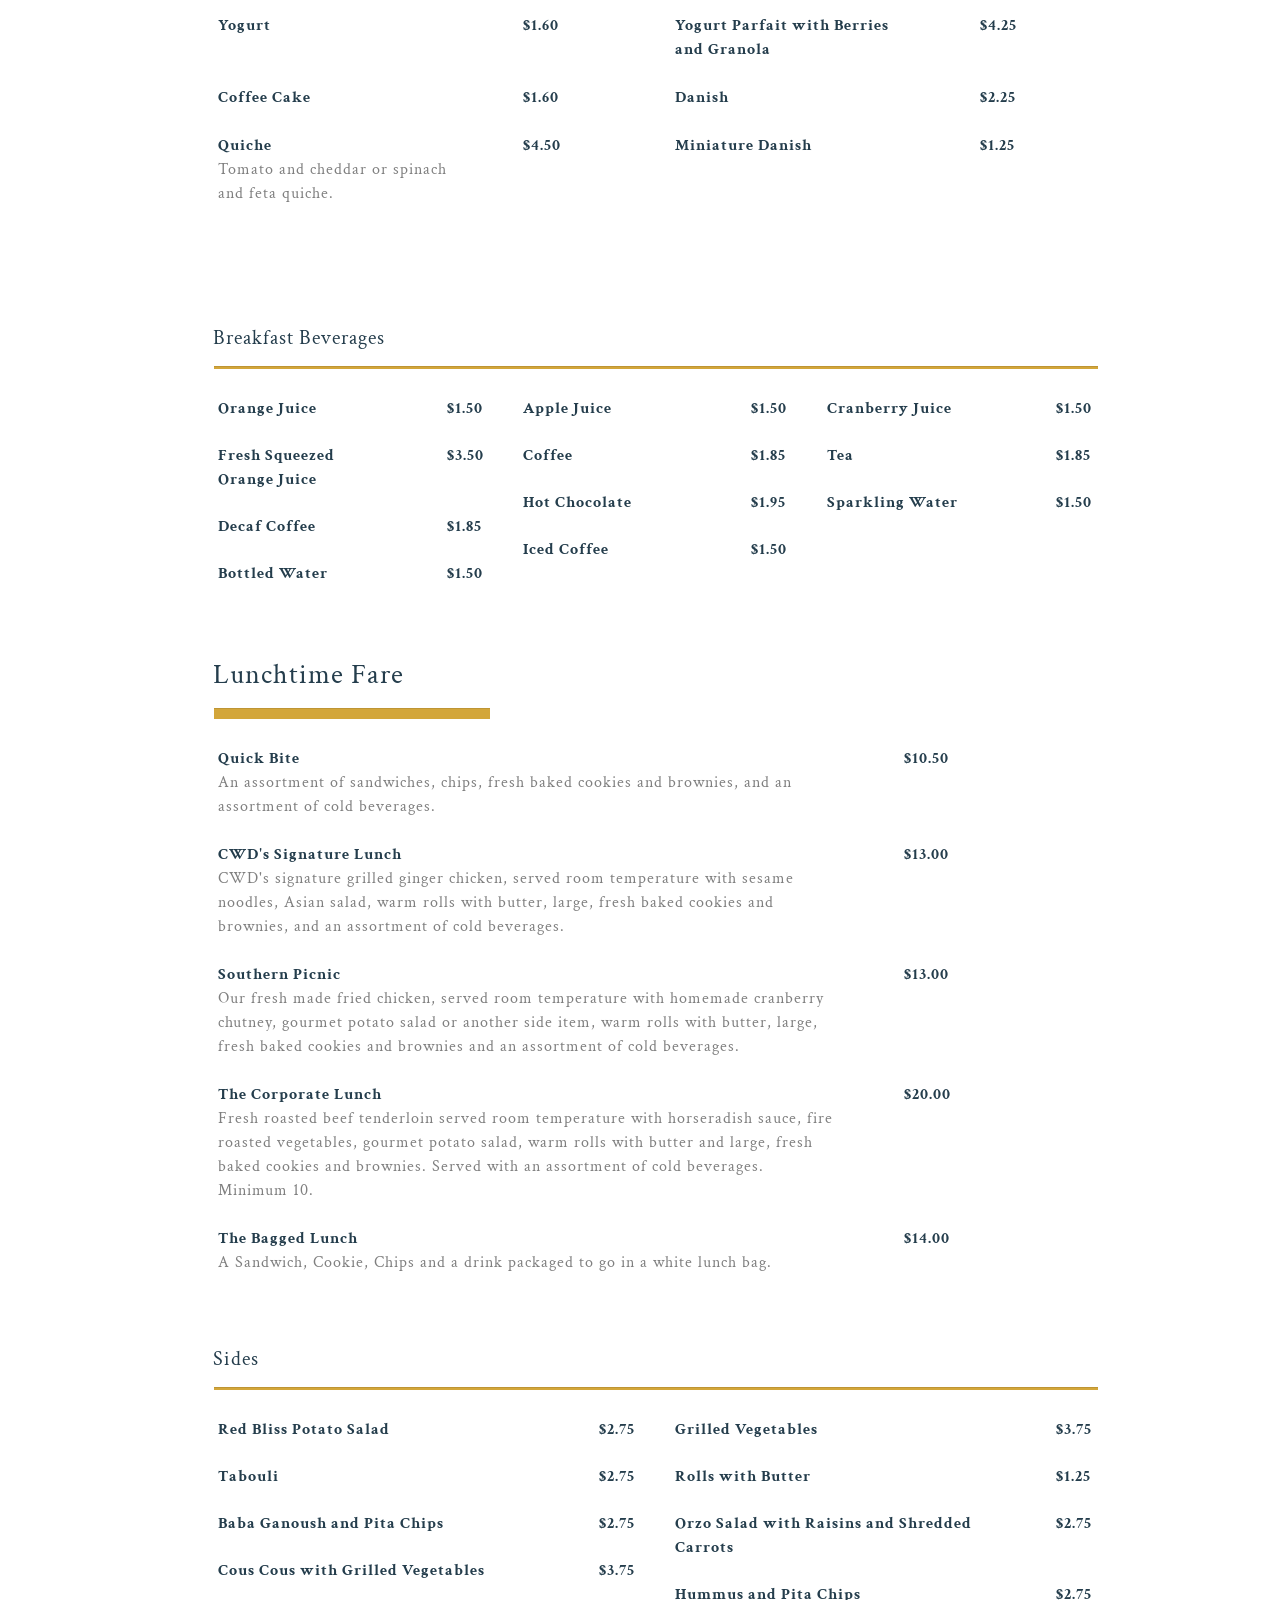
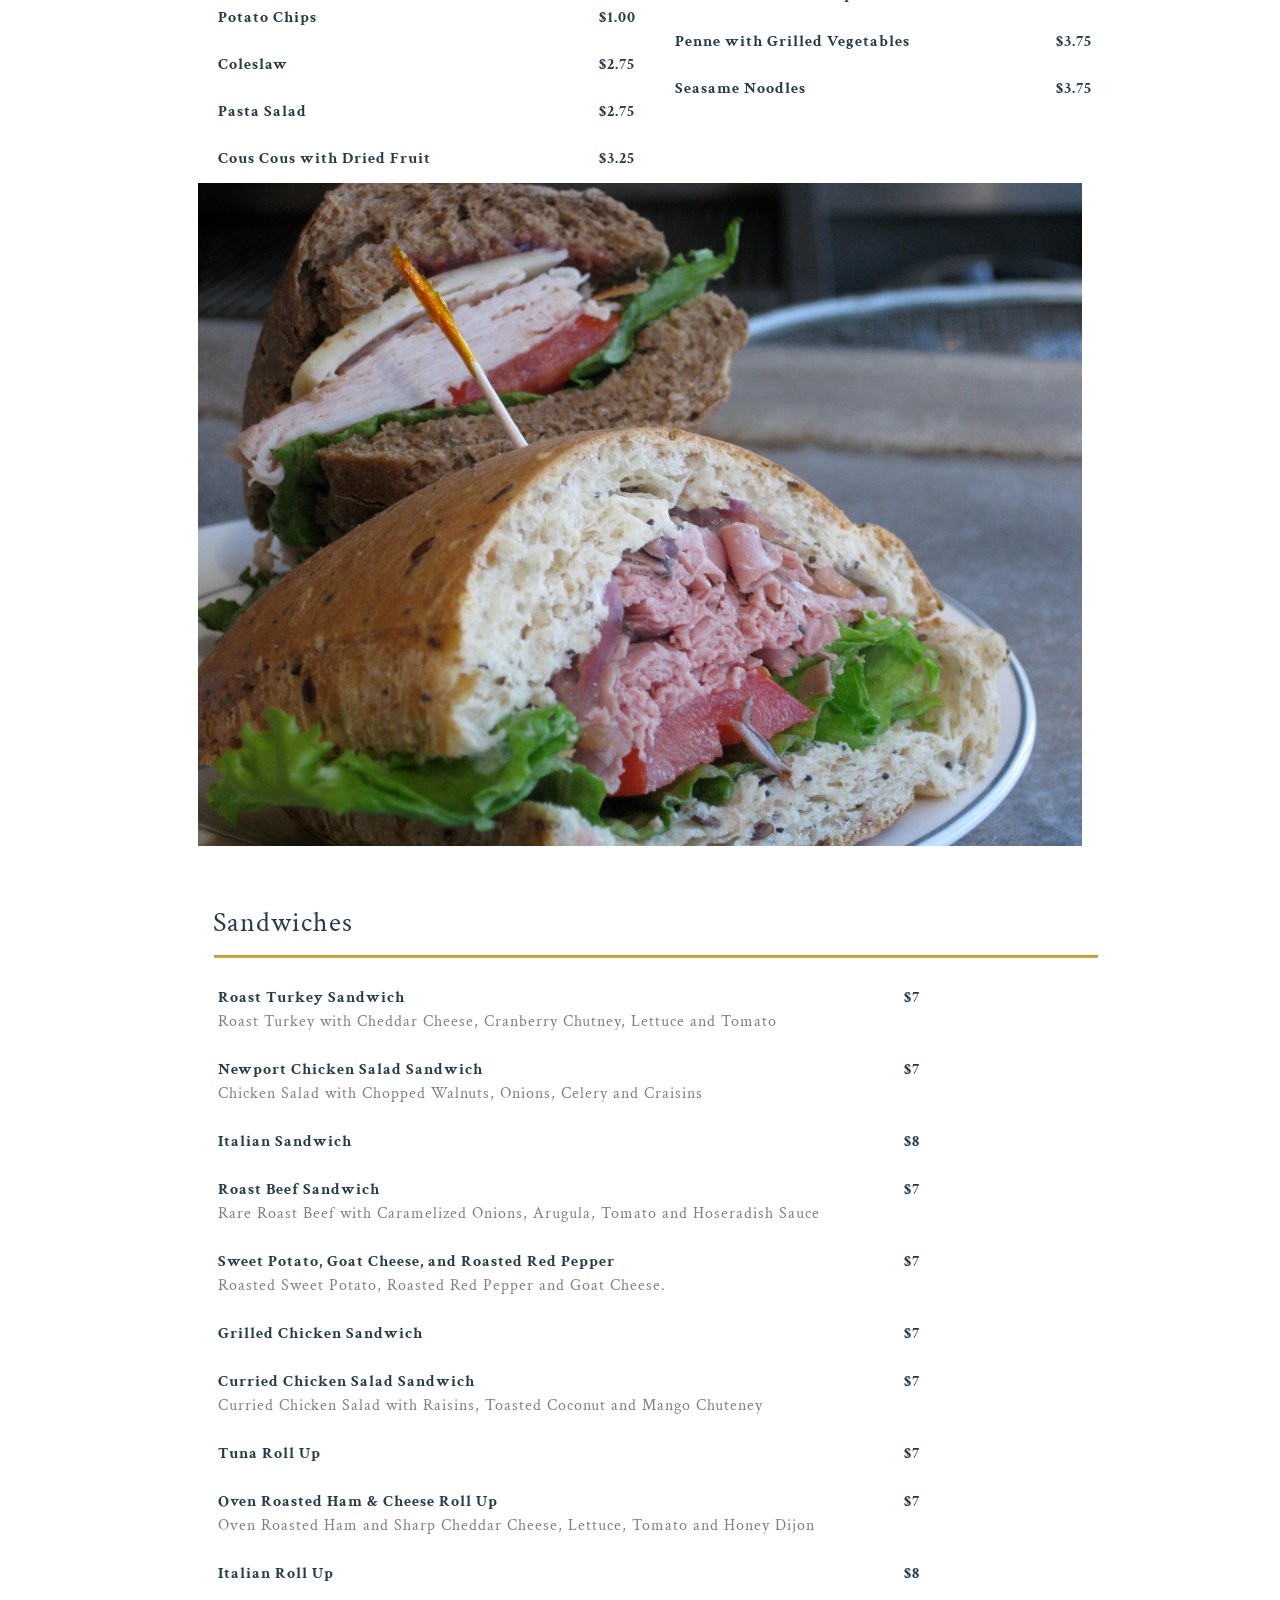
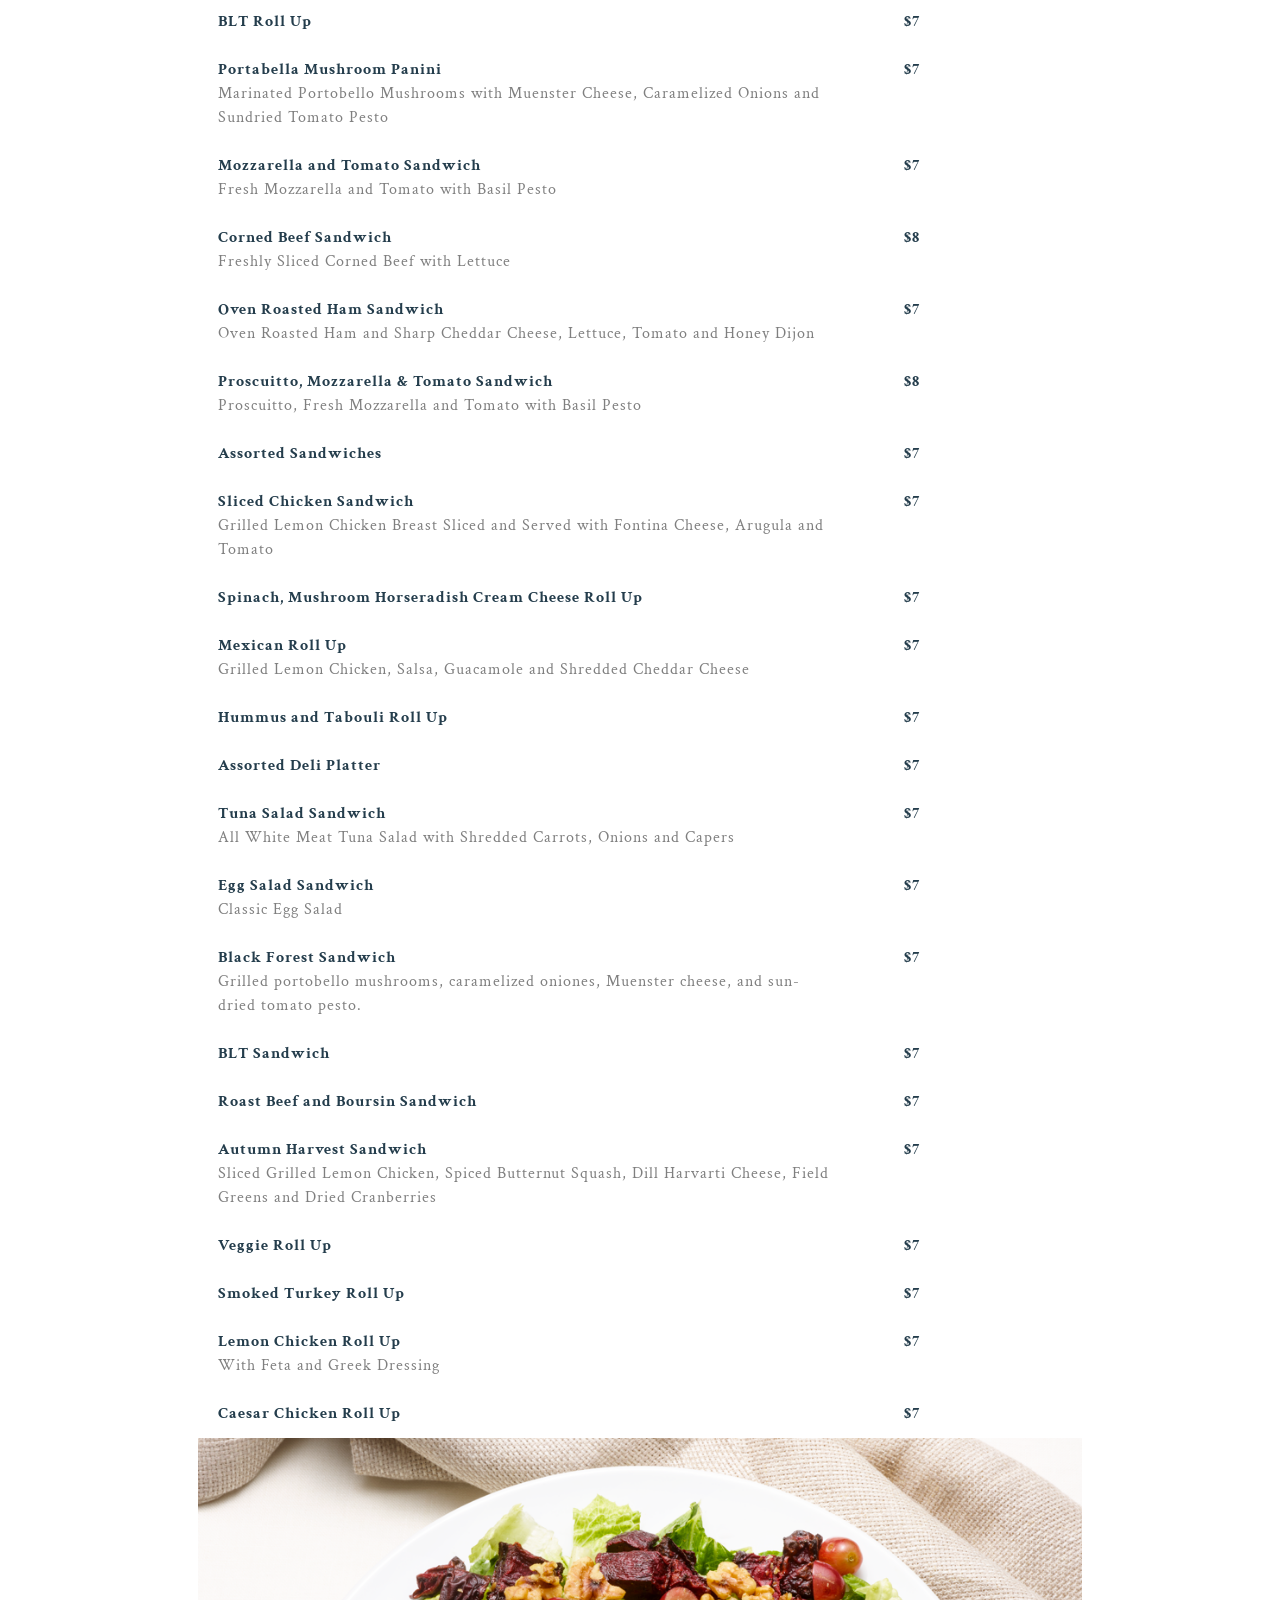
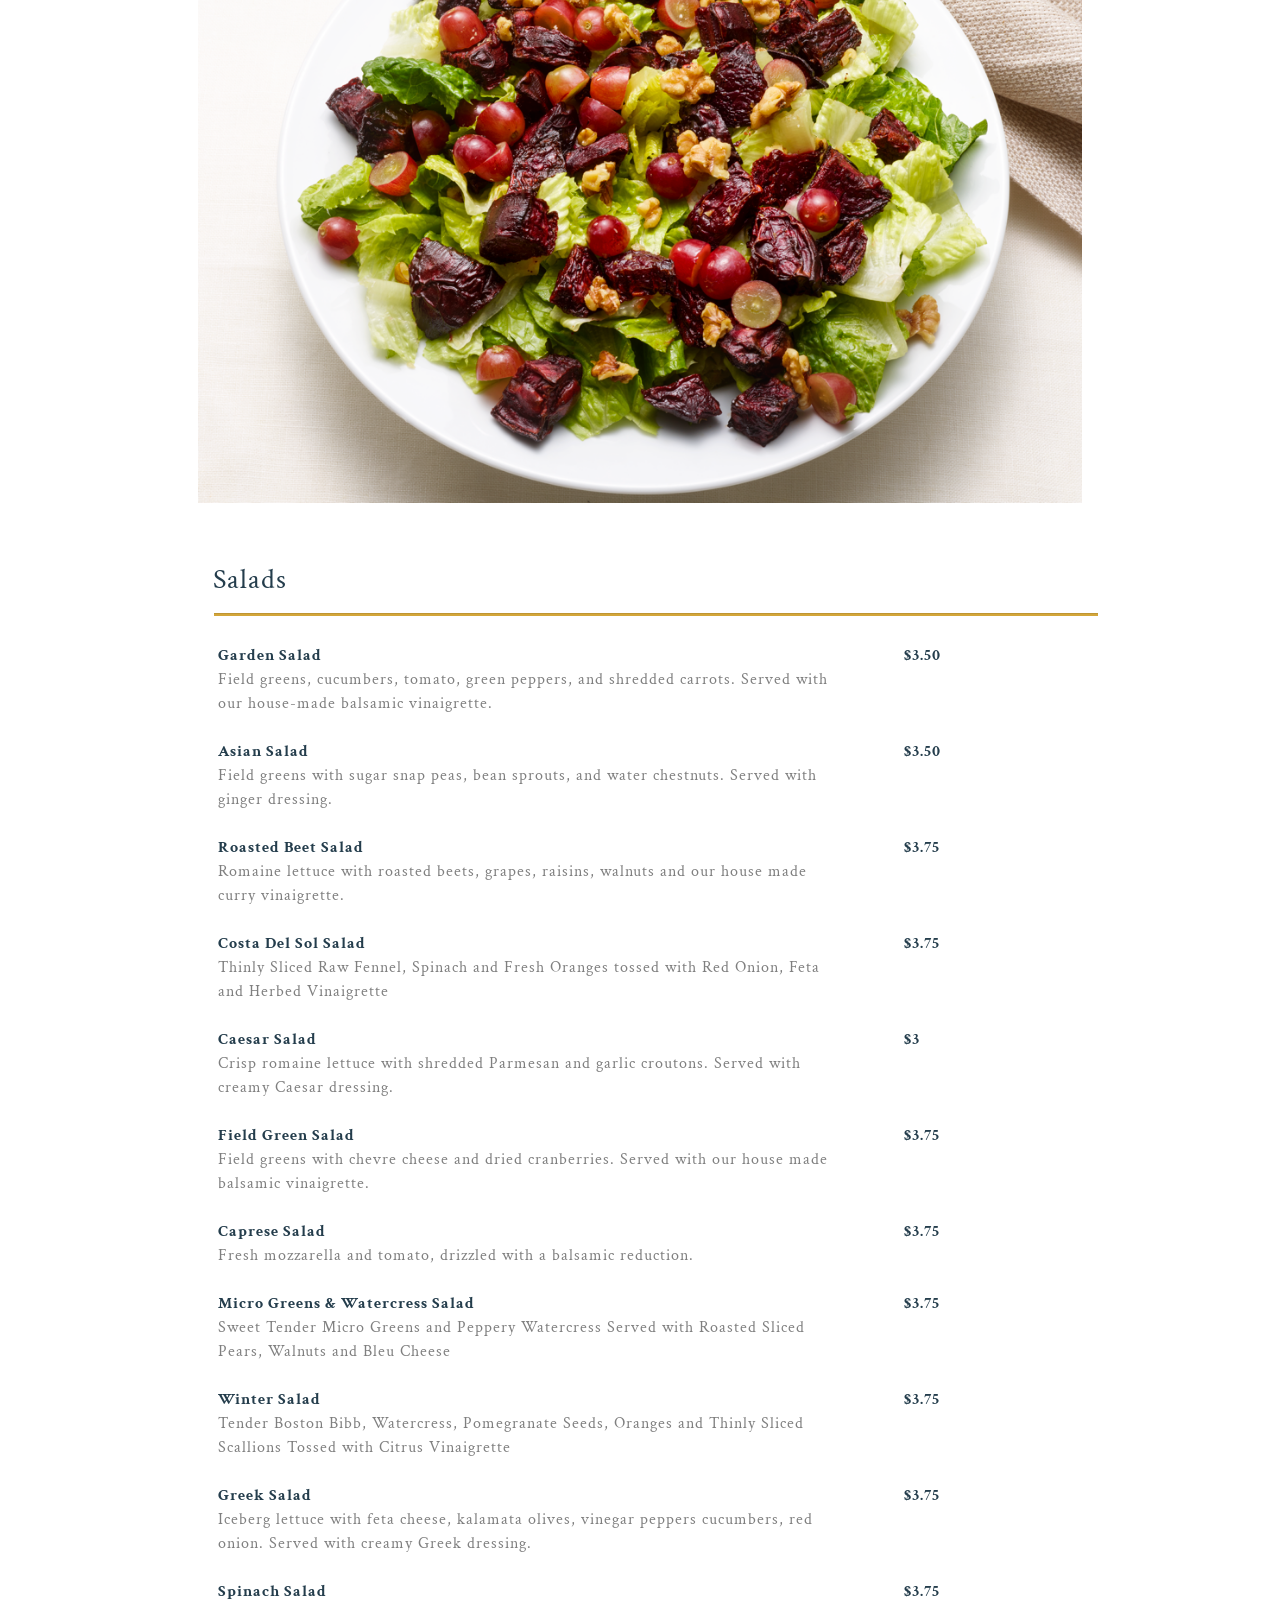
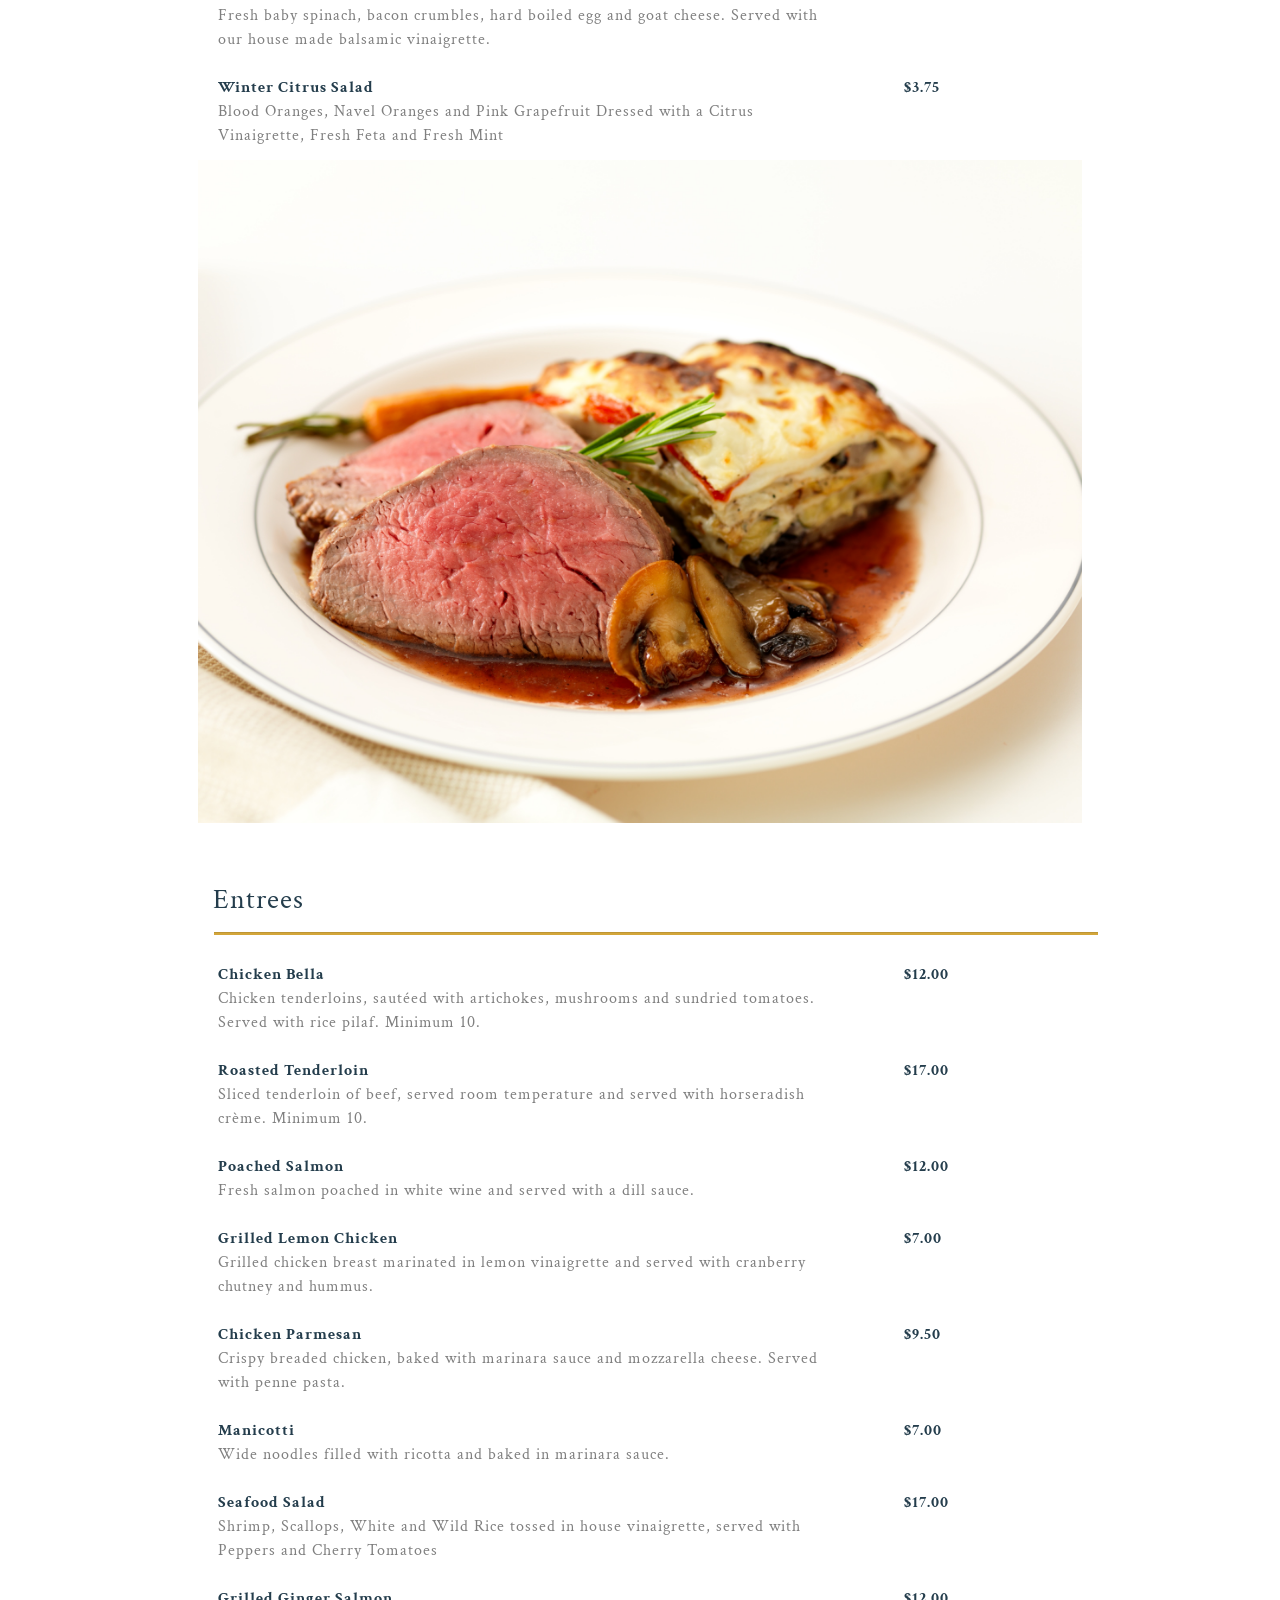
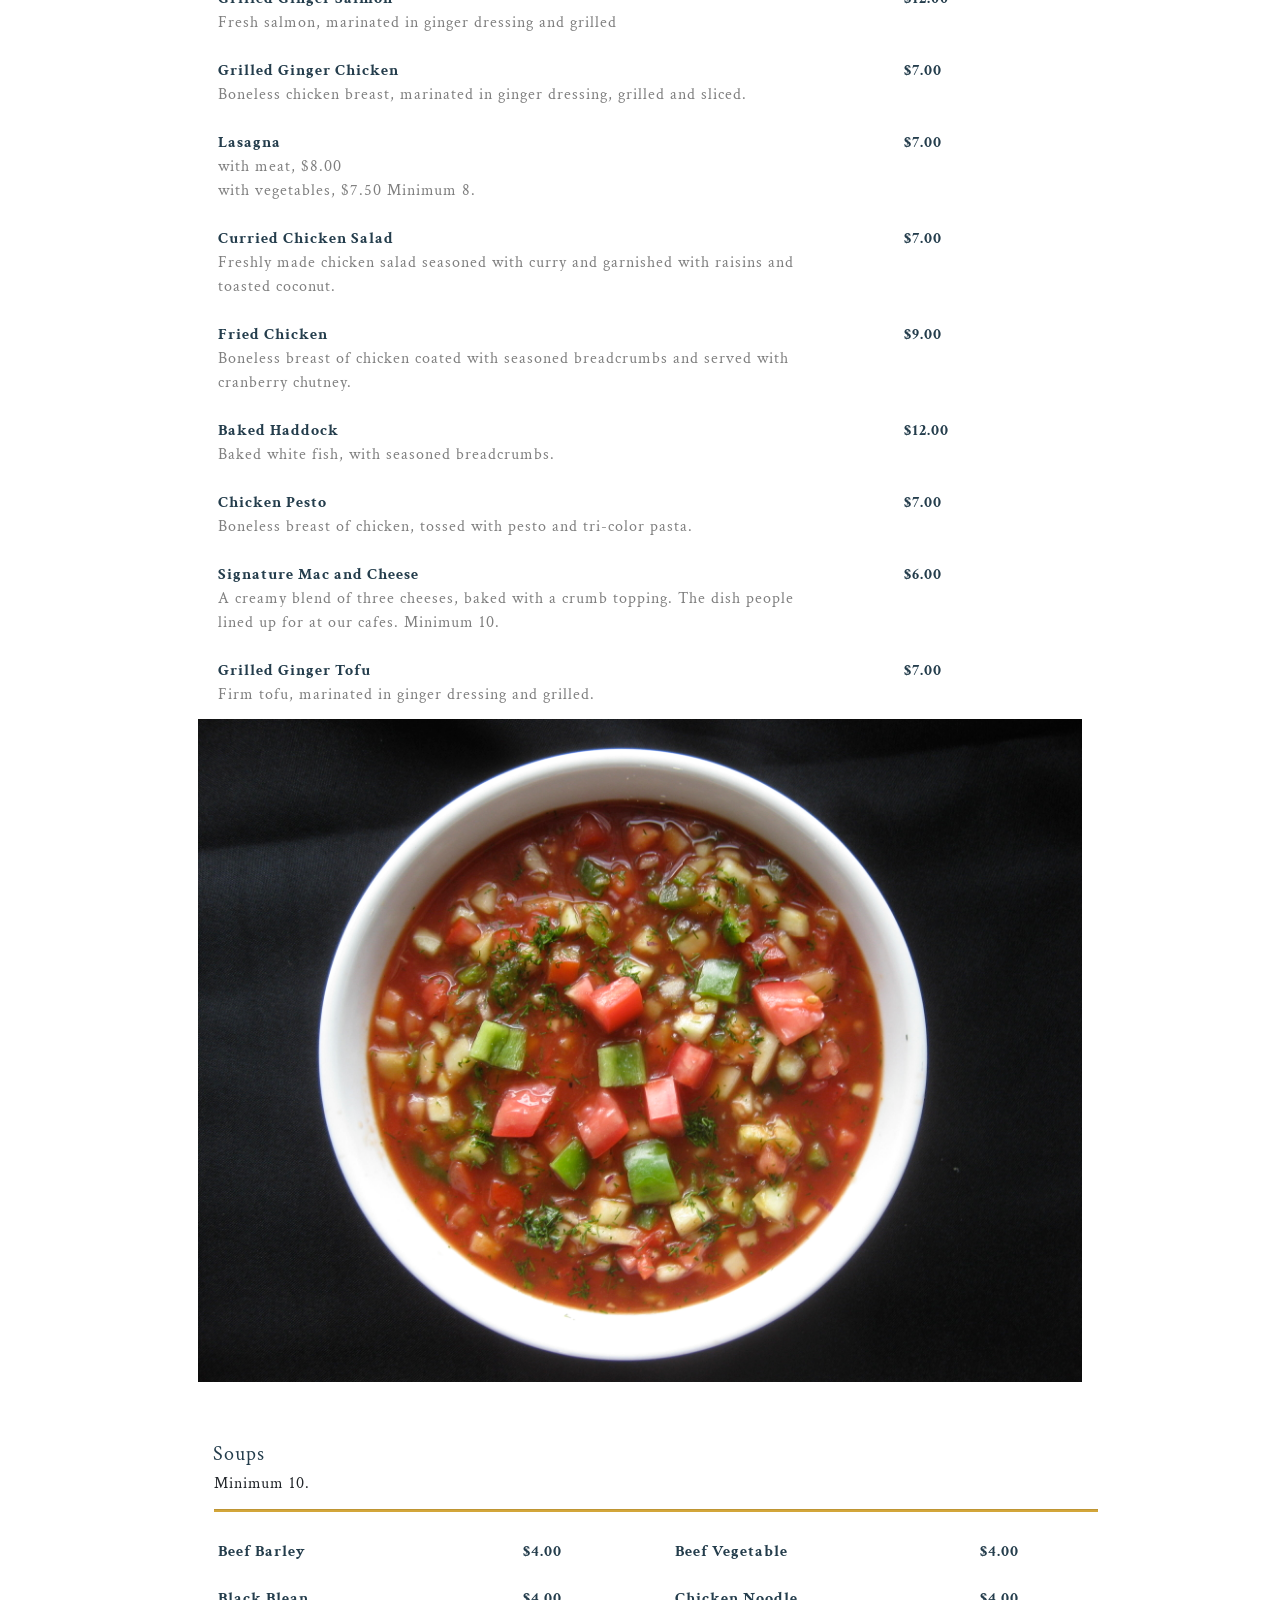
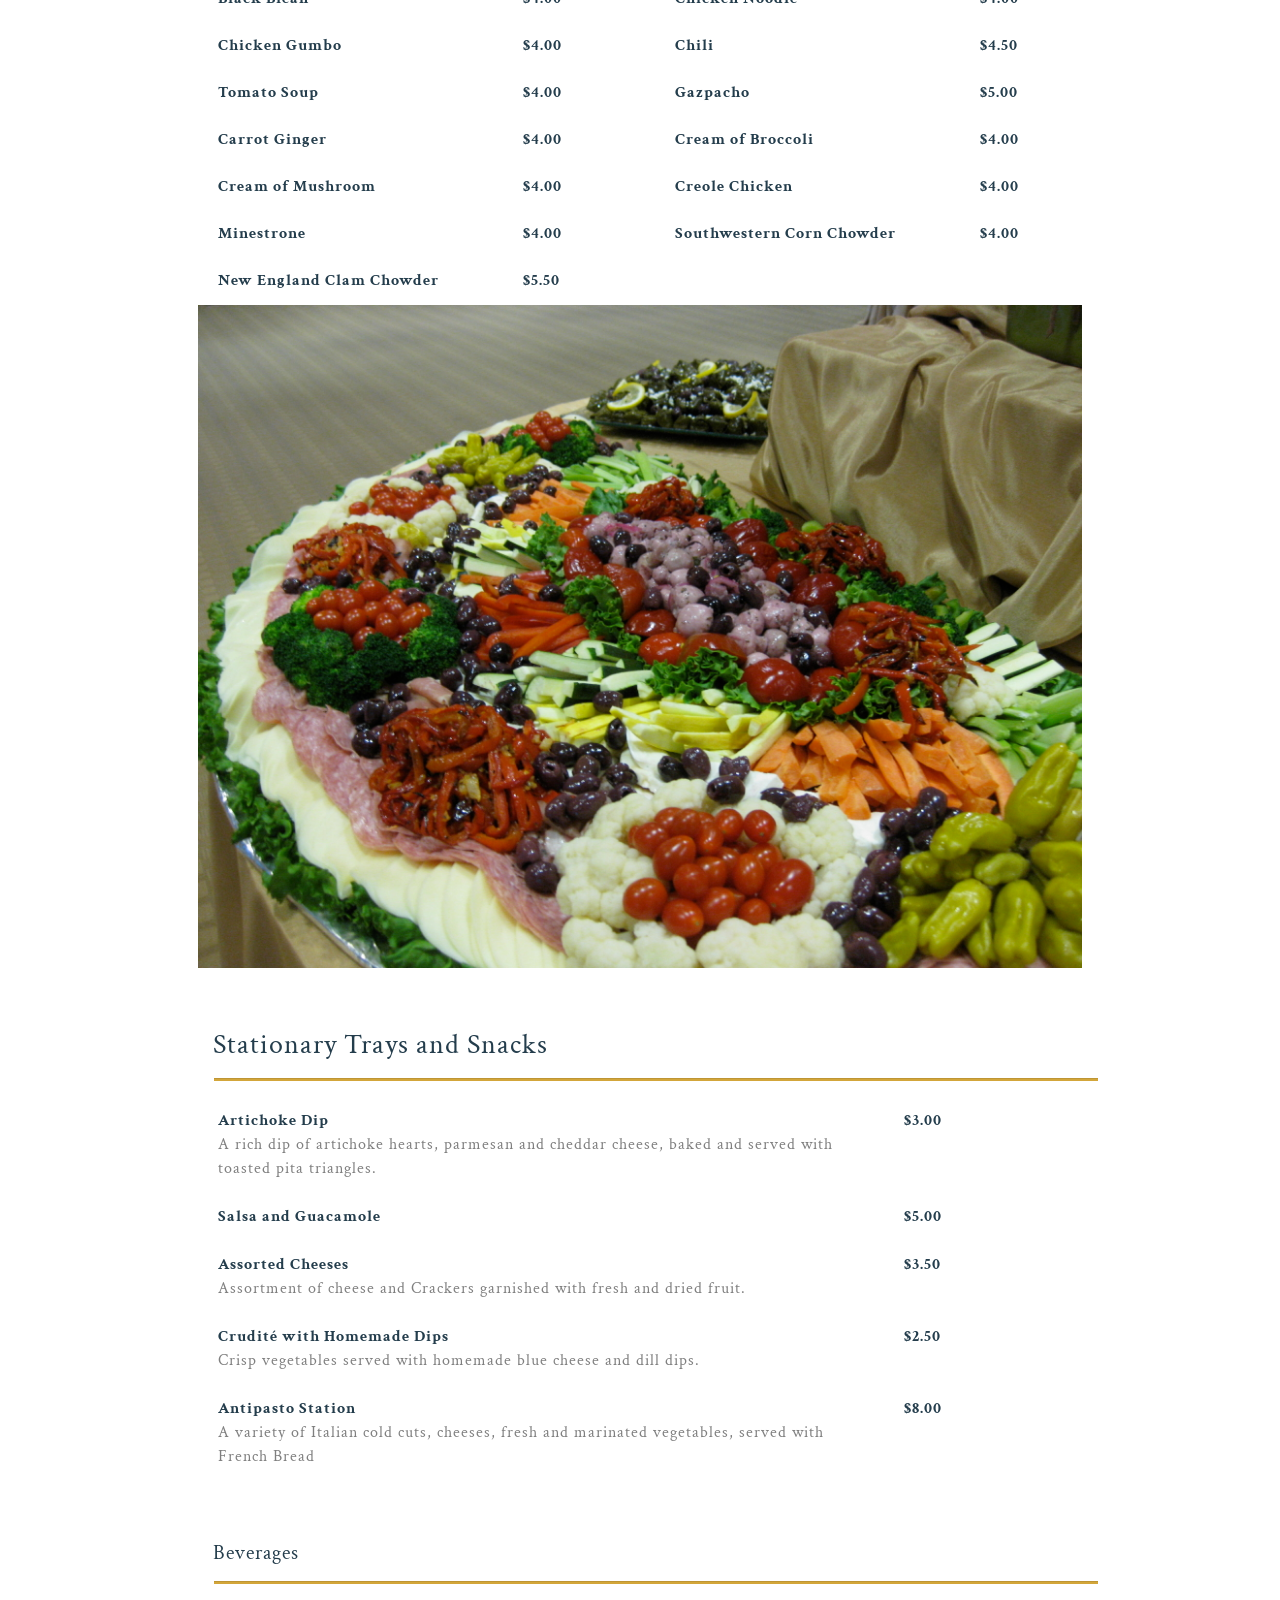
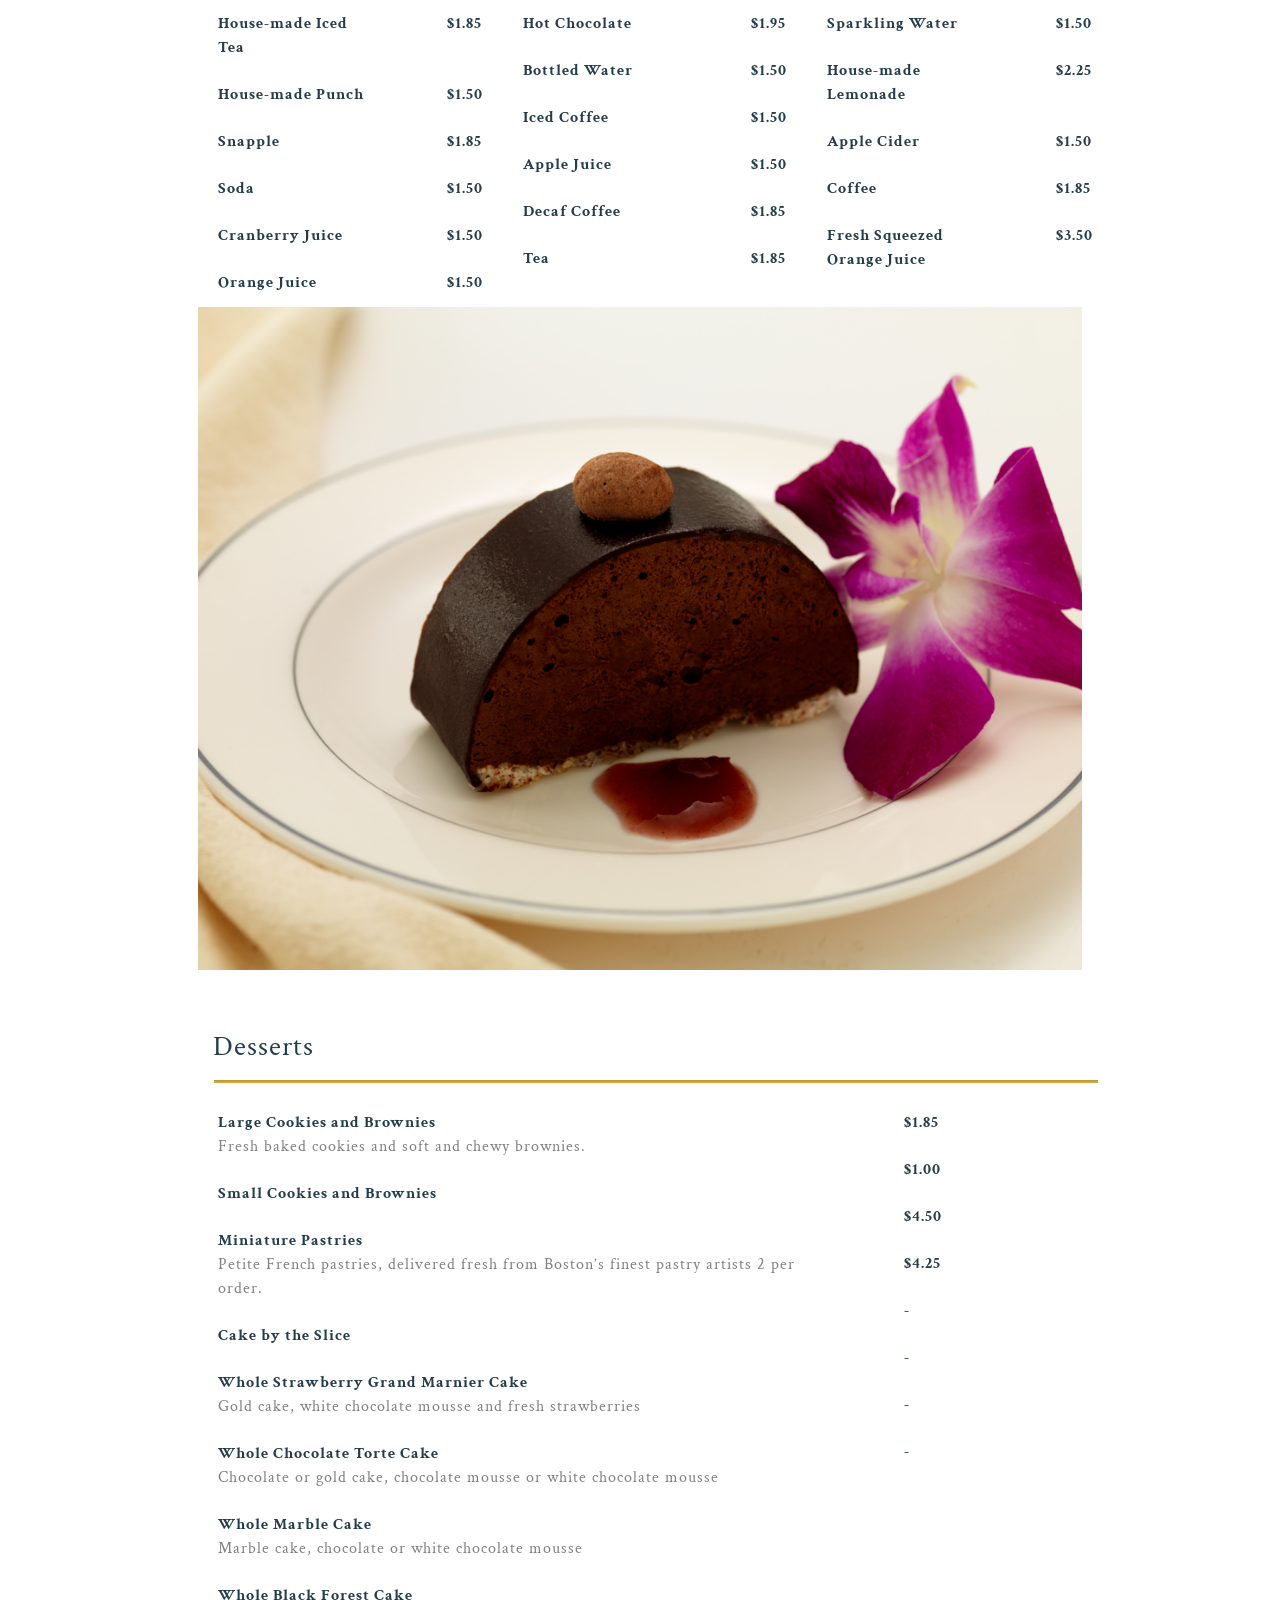
==== commit 4283ed05: "format menu" ====
--- a/corporate-menu.html
+++ b/corporate-menu.html
@@ -11,7 +11,7 @@
   <title>CWD Corporate Menu</title>
 
   <!-- Bootstrap core CSS -->
-  <link href="vendor/bootstrap/css/bootstrap.css" rel="stylesheet">
+  <link href="vendor/bootstrap/css/bootstrap.min.css" rel="stylesheet">
 
   <!-- Custom fonts for this template -->
   <link href="vendor/fontawesome-free/css/all.min.css" rel="stylesheet">
@@ -104,7 +104,7 @@
     </div>
 
     <!-- NEW: Breakfast Fare section, 2 column: À la carte Breakfast -->
-    <img class="img-fluid" src="img/brunch.jpg" alt="brunch">
+    <img class="img-fluid" src="img/NEW-brunch.jpg" alt="brunch">
     <h5 class="menu-header">À la carte Breakfast</h5>
     <hr>
     <div class="row row-eq-height">
@@ -1677,7 +1677,7 @@
 
 
     <!-- Lunchtime Fare section, 2 column: Soups -->
-    <img class="img-fluid" src="img/soup.jpg" alt="soup">
+    <img class="img-fluid" src="img/NEW-soup.jpg" alt="soup">
     <h5 class="menu-header">Soups</h5>
     <h6>Minimum 10.</h6>
     <hr>
@@ -1741,7 +1741,7 @@
     </div>
 
     <!-- Lunchtime Fare section, 1 column: Stationary Trays and Snacks -->
-    <img class="img-fluid" src="img/stationary-display.jpg" alt="">
+    <img class="img-fluid" src="img/NEW-stationary-display.jpg" alt="">
     <h3 class="menu-header">Stationary Trays and Snacks</h3>
     <hr>
 
